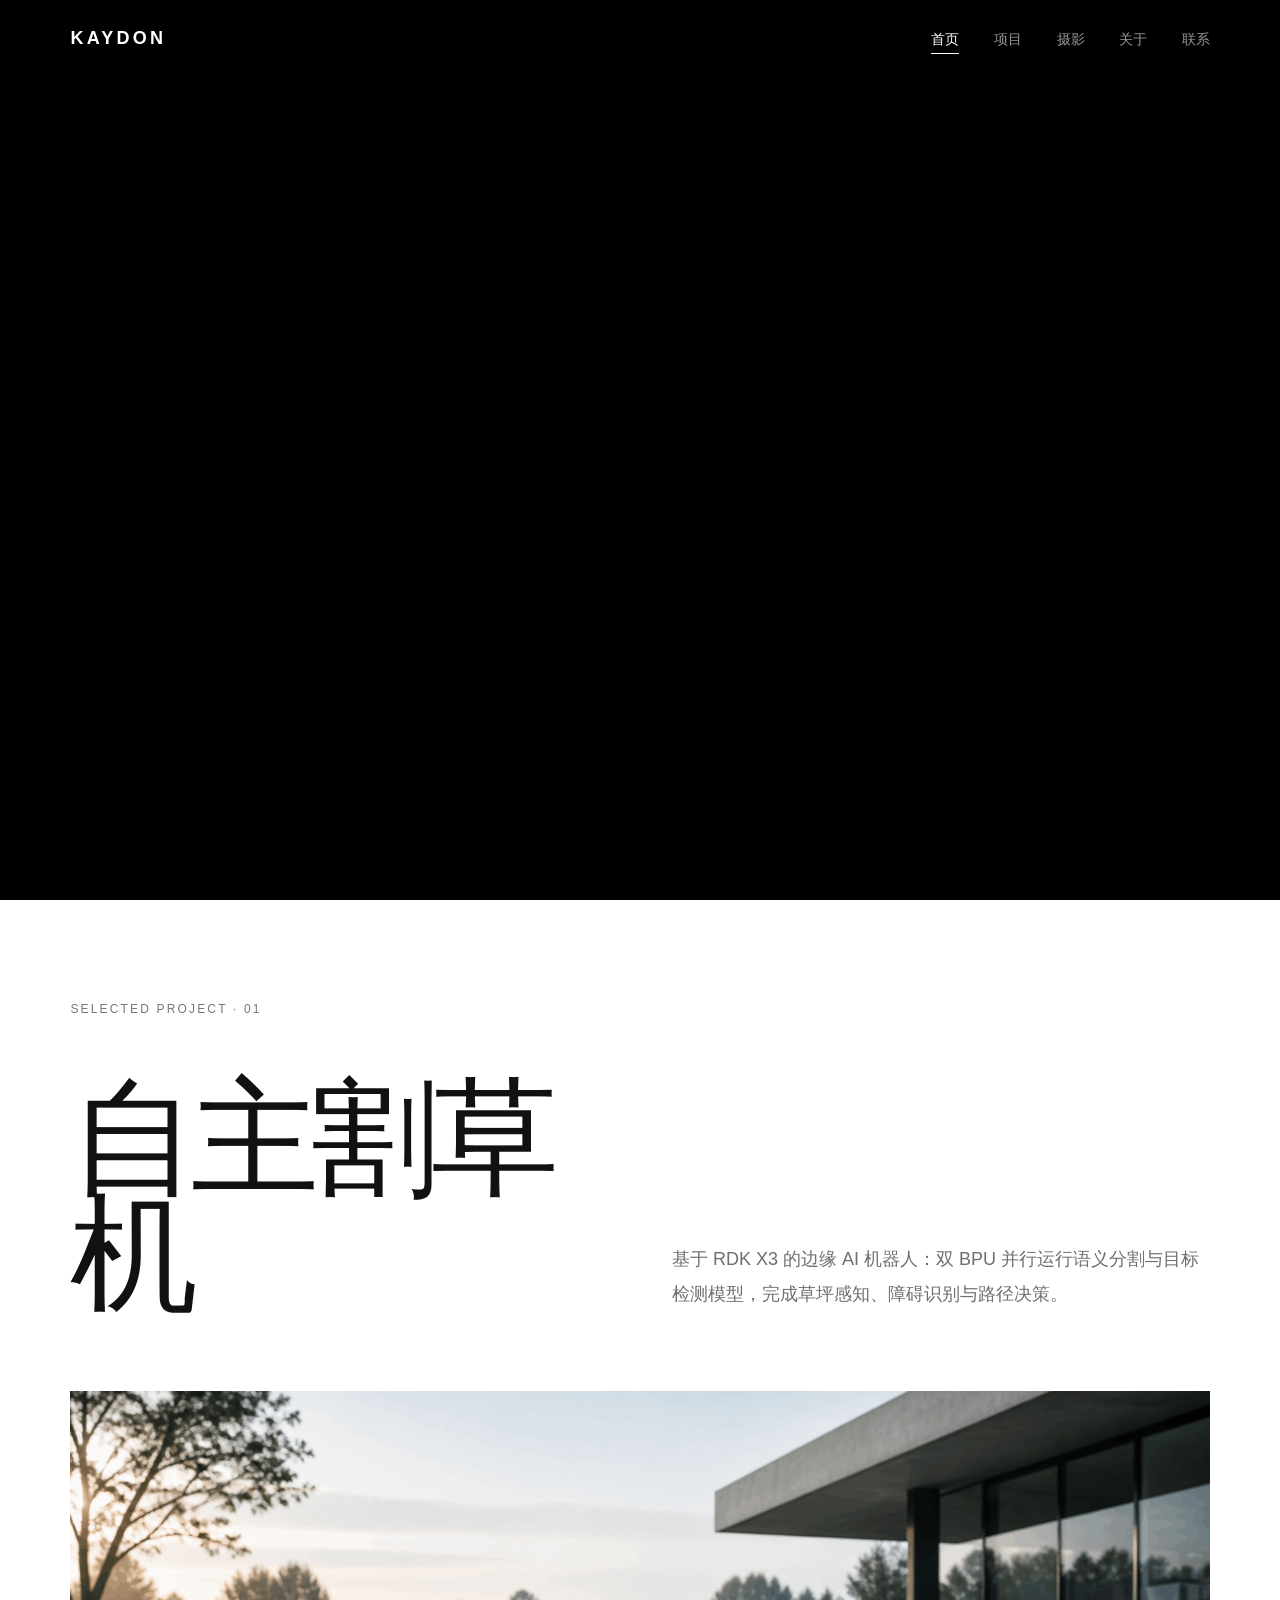
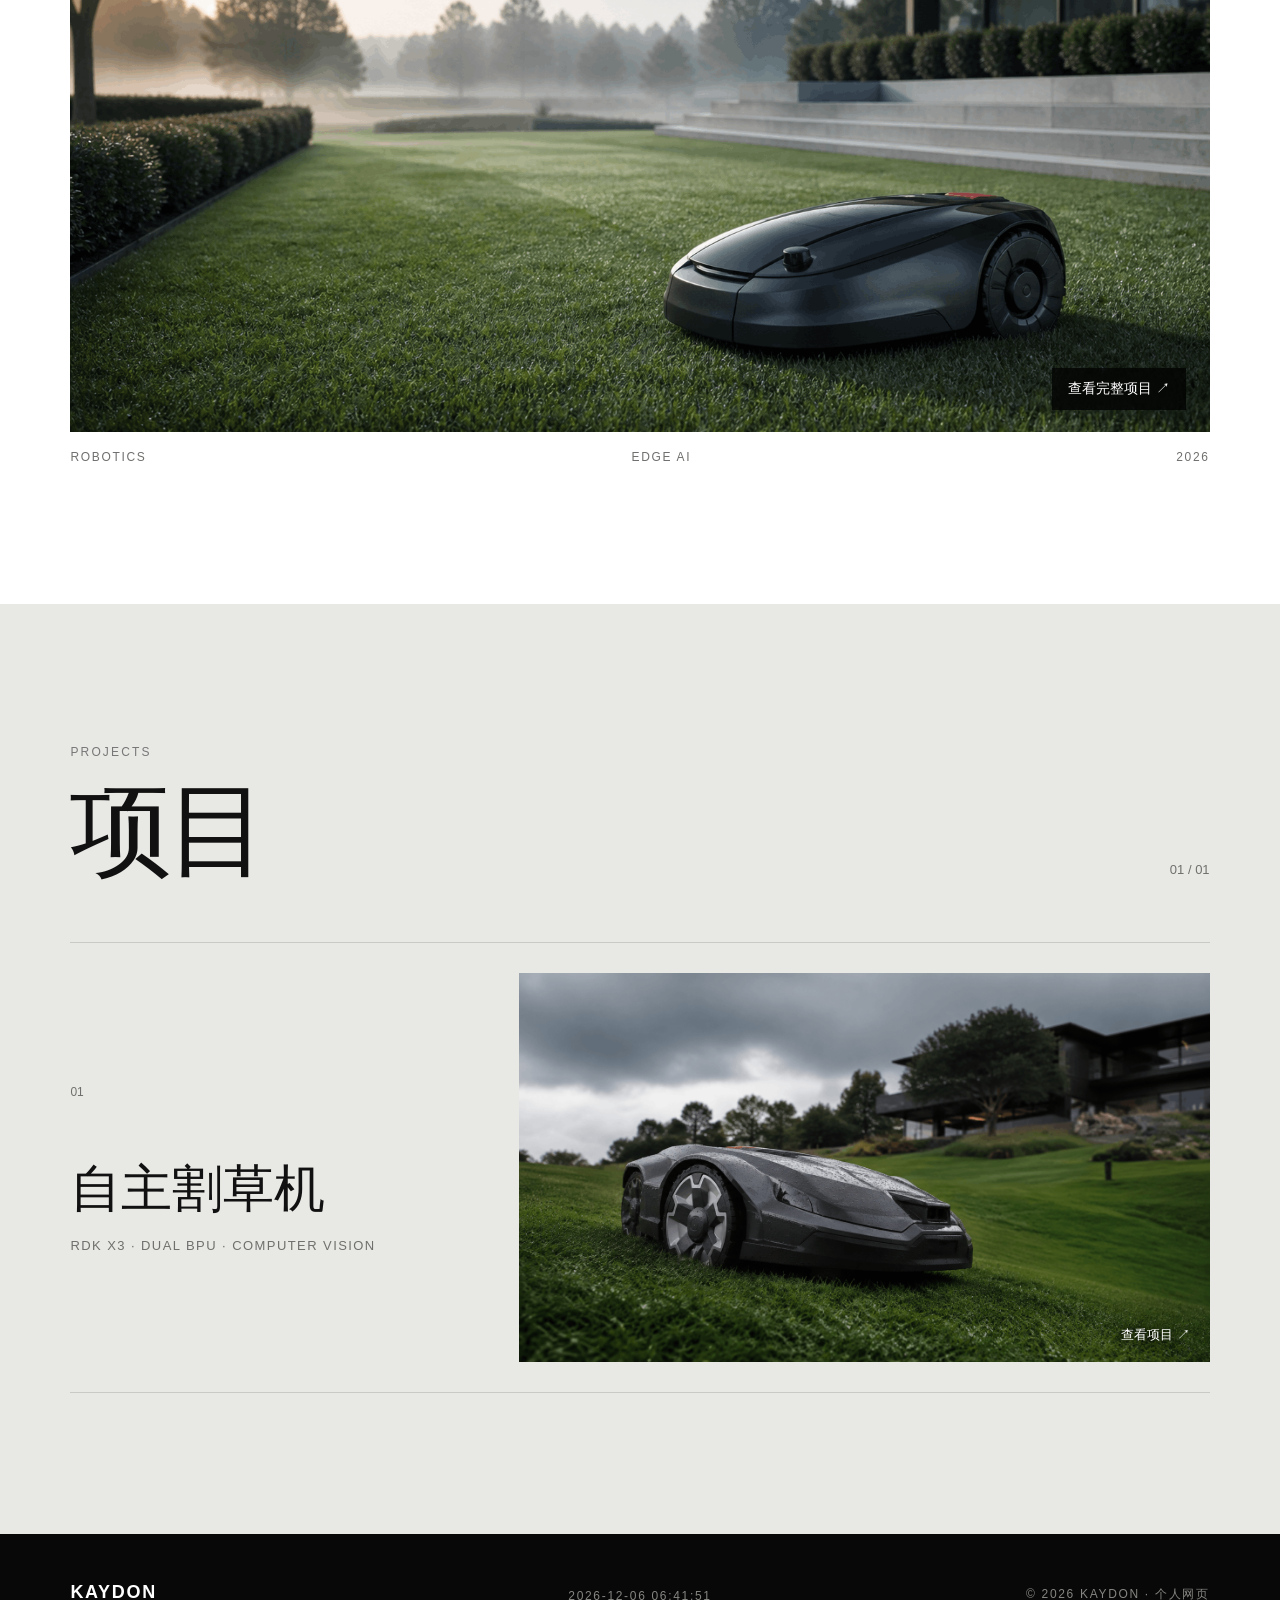
==== index.html @ 080b8a97 "[20260908_0958] Fix some issues" ====
<!DOCTYPE html><html lang="zh-CN"><head><meta charset="UTF-8"><meta name="viewport" content="width=device-width,initial-scale=1"><meta name="description" content="KAYDON 个人项目与摄影作品。"><title>KAYDON</title><link rel="stylesheet" href="css/style.css?v=20260908-3"></head><body class="home-page">
<header class="site-header" id="siteHeader"><a class="brand" href="index.html">KAYDON</a><button class="menu-toggle" type="button" aria-label="打开菜单" aria-expanded="false"><span></span><span></span></button><nav class="nav" aria-label="主导航"><a class="nav-link active" href="index.html">首页</a><div class="nav-project"><button class="nav-link project-trigger" type="button" aria-expanded="false">项目</button><div class="project-menu"><p>项目目录</p><a href="mower.html"><span><b>01</b>自主割草机</span><em>完整项目 ↗</em></a><a href="works.html"><span><b>02</b>更多项目</span><em>项目档案 ↗</em></a></div></div><a class="nav-link" href="photography.html">摄影</a><a class="nav-link" href="about.html">关于</a><a class="nav-link" href="contact.html">联系</a></nav></header>
<main><section class="hero" aria-label="首页视频"><video class="hero-video" autoplay muted loop playsinline><source src="assets/videos/hero.mp4" type="video/mp4"></video><div class="hero-overlay"></div></section>
<section class="home-project reveal-section"><div class="home-project-head"><p class="section-kicker">SELECTED PROJECT · 01</p><h1>自主割草机</h1><p>基于 RDK X3 的边缘 AI 机器人：双 BPU 并行运行语义分割与目标检测模型，完成草坪感知、障碍识别与路径决策。</p></div><a class="home-project-image" href="mower.html"><img src="assets/images/mower-navigation.png" alt="自主割草机在庭院工作"><span>查看完整项目 ↗</span></a><div class="home-project-meta"><span>ROBOTICS</span><span>EDGE AI</span><span>2026</span></div></section>
<section class="project-index reveal-section"><div class="project-index-head"><p class="section-kicker">PROJECTS</p><h2>项目</h2><span>01 / 01</span></div><a class="project-index-item" href="mower.html"><div><span>01</span><h3>自主割草机</h3><p>RDK X3 · DUAL BPU · COMPUTER VISION</p></div><img src="assets/images/mower-all-terrain.png" alt="自主割草机项目预览"><em>查看项目 ↗</em></a></section></main><footer class="site-footer"><a class="footer-brand" href="index.html">KAYDON</a><p>PROJECTS · PHOTOGRAPHY</p><p>© 2026</p></footer><script src="js/main.js?v=20260908-3"></script></body></html>
---- css/style.css ----
:root{--black:#080808;--white:#fff;--soft:#f3f3f1;--ink:#111;--muted:#6f706d;--line:rgba(17,17,17,.14);--pad:clamp(24px,5.5vw,104px)}
*{box-sizing:border-box;margin:0;padding:0}
html{scroll-behavior:smooth}
body{overflow-x:hidden;background:var(--white);color:var(--ink);font-family:"MiSans","Microsoft YaHei",Arial,sans-serif;-webkit-font-smoothing:antialiased}
a{color:inherit;text-decoration:none}img{display:block;width:100%}button{font:inherit}
.site-header{position:fixed;inset:0 0 auto;z-index:100;height:76px;padding:0 var(--pad);display:flex;align-items:center;justify-content:space-between;color:#fff;background:rgba(0,0,0,.08);backdrop-filter:blur(20px);transition:height .4s,color .4s,background .4s}
.site-header.on-light,.placeholder-page .site-header{height:68px;color:var(--ink);background:rgba(255,255,255,.76)}
.brand{font-size:18px;font-weight:700;letter-spacing:.18em}.nav{display:flex;gap:clamp(18px,2.7vw,40px)}
.nav-link{position:relative;padding:25px 0 21px;font-size:14px;opacity:.58;transition:opacity .25s}.nav-link:hover,.nav-link.active{opacity:1}.nav-link::after{position:absolute;right:0;bottom:16px;left:0;height:1px;background:currentColor;content:"";transform:scaleX(0);transition:transform .3s}.nav-link:hover::after,.nav-link.active::after{transform:scaleX(1)}
.menu-toggle{display:none;border:0;background:none;color:inherit}.menu-toggle span{display:block;width:22px;height:1px;margin:6px;background:currentColor}
.hero{position:relative;height:100vh;min-height:620px;overflow:hidden;background:#000}.hero-video,.hero-overlay{position:absolute;inset:0;width:100%;height:100%}.hero-video{object-fit:cover}.hero-overlay{background:linear-gradient(180deg,rgba(0,0,0,.18),transparent 55%,rgba(0,0,0,.3));pointer-events:none}
.section-kicker{font-size:12px!important;letter-spacing:.18em;text-transform:uppercase;color:#777}
.intro{padding:clamp(120px,15vw,240px) var(--pad);background:#fff}.intro h1{max-width:1100px;margin:36px 0 68px;font-size:clamp(54px,8.2vw,138px);font-weight:400;line-height:.98;letter-spacing:-.055em}.intro-copy{max-width:590px;margin-left:auto;color:var(--muted);font-size:18px;line-height:1.9}
.feature{min-height:100vh;padding:clamp(88px,10vw,180px) var(--pad);display:grid;grid-template-columns:minmax(320px,.72fr) minmax(0,1.28fr);gap:clamp(56px,8vw,150px);align-items:center}.feature-dark{background:var(--black);color:#fff}.feature-light{background:var(--soft)}.feature-reverse .feature-copy{order:2}.feature-reverse .feature-media{order:1}
.feature-copy h2{margin:28px 0 36px;font-size:clamp(52px,6.3vw,106px);font-weight:400;line-height:.98;letter-spacing:-.05em}.feature-copy>p:not(.section-kicker){max-width:480px;color:#858680;font-size:17px;line-height:1.9}.feature-media{overflow:hidden;aspect-ratio:16/10;background:#ddd}.feature-media img{height:100%;object-fit:cover;transition:transform 1.2s cubic-bezier(.22,1,.36,1)}.feature-media:hover img{transform:scale(1.025)}.mower-page .feature-dark .feature-media:hover img{transform:none}
.spec-list{display:grid;grid-template-columns:repeat(3,1fr);gap:20px;margin-top:70px;list-style:none;border-top:1px solid var(--line);padding-top:24px}.spec-list li{display:flex;flex-direction:column;gap:8px}.spec-list strong{font-size:clamp(19px,2vw,30px);font-weight:400}.spec-list span{color:var(--muted);font-size:13px}.feature-note{display:flex;align-items:center;gap:12px;margin-top:64px;color:#a6a6a2;font-size:14px}.pulse{width:8px;height:8px;border-radius:50%;background:#72e274;box-shadow:0 0 0 7px rgba(114,226,116,.12)}
.quiet-section{padding:clamp(120px,14vw,220px) var(--pad);background:#fff}.quiet-section h2{max-width:1000px;margin:32px 0 110px;font-size:clamp(56px,7.5vw,126px);font-weight:400;line-height:.98;letter-spacing:-.055em}.quiet-grid{display:grid;grid-template-columns:repeat(4,1fr);border-top:1px solid var(--line)}.quiet-grid article{min-height:300px;padding:25px 28px;border-right:1px solid var(--line)}.quiet-grid article:first-child{padding-left:0}.quiet-grid article:last-child{border:0}.quiet-grid span{color:#92928d;font-size:12px}.quiet-grid h3{margin:84px 0 18px;font-size:22px;font-weight:400}.quiet-grid p{color:var(--muted);font-size:15px;line-height:1.75}
.closing{padding:clamp(100px,12vw,190px) var(--pad);display:flex;align-items:flex-end;justify-content:space-between;background:#e8e9e5}.closing p{max-width:800px;font-size:clamp(48px,6.5vw,110px);line-height:1;letter-spacing:-.05em}.text-link{display:inline-flex;flex-shrink:0;gap:40px;padding-bottom:8px;border-bottom:1px solid;font-size:14px}.text-link span{transition:transform .25s}.text-link:hover span{transform:translate(3px,-3px)}
.site-footer{display:grid;grid-template-columns:1fr auto 1fr;align-items:end;padding:48px var(--pad);background:#080808;color:#858581;font-size:12px;letter-spacing:.14em}.site-footer .footer-brand{color:#fff;font-size:18px;font-weight:700}.site-footer p:last-child{justify-self:end}
.placeholder-page{min-height:100vh;background:var(--white)}.placeholder-page main{min-height:calc(100vh - 114px);padding:180px var(--pad) 80px}.page-label{margin-bottom:30px;color:var(--muted);font-size:12px;letter-spacing:.18em}.placeholder-title{max-width:1100px;font-size:clamp(70px,10vw,160px);font-weight:400;line-height:.9;letter-spacing:-.06em}.placeholder-bottom{display:flex;justify-content:space-between;align-items:end;margin-top:150px;padding-top:26px;border-top:1px solid var(--line);color:var(--muted);font-size:15px}.placeholder-bottom p{max-width:460px;line-height:1.8}
.reveal-section{opacity:0;transform:translateY(36px);transition:opacity .9s ease,transform .9s cubic-bezier(.22,1,.36,1)}.reveal-section.is-visible{opacity:1;transform:none}
@media(max-width:820px){.site-header{height:64px}.nav{position:absolute;top:64px;right:0;left:0;padding:22px var(--pad) 30px;display:none;flex-direction:column;gap:0;background:rgba(255,255,255,.98);color:var(--ink)}.site-header.menu-open .nav{display:flex}.nav-link{padding:14px 0}.nav-link::after{display:none}.menu-toggle{display:block}.hero{min-height:520px}.intro h1{margin-bottom:48px}.intro-copy{margin-left:0}.feature,.feature-reverse{min-height:auto;grid-template-columns:1fr;gap:54px}.feature-reverse .feature-copy,.feature-reverse .feature-media{order:initial}.feature-media{aspect-ratio:4/3}.quiet-grid{grid-template-columns:1fr 1fr}.quiet-grid article{min-height:230px;border-bottom:1px solid var(--line)}.quiet-grid article:nth-child(2){border-right:0}.closing{align-items:flex-start;flex-direction:column;gap:60px}.site-footer{grid-template-columns:1fr;gap:18px}.site-footer p:last-child{justify-self:start}}
@media(max-width:520px){.intro h1,.feature-copy h2,.quiet-section h2{letter-spacing:-.04em}.spec-list{gap:10px}.quiet-grid{grid-template-columns:1fr}.quiet-grid article{min-height:auto;padding:24px 0;border-right:0}.quiet-grid h3{margin:52px 0 12px}.placeholder-bottom{align-items:flex-start;flex-direction:column;gap:45px}}
@media(prefers-reduced-motion:reduce){html{scroll-behavior:auto}.reveal-section{opacity:1;transform:none}*,*::before{animation-duration:.01ms!important;transition-duration:.01ms!important}}

/* Project portfolio */
.nav-project{position:relative;display:flex;align-items:center}.project-trigger{border:0;background:none;color:inherit;font-family:inherit;cursor:pointer}.project-trigger>span{display:inline-block;margin-left:5px;font-size:11px;transition:transform .25s}.nav-project.open .project-trigger>span,.nav-project:hover .project-trigger>span{transform:rotate(180deg)}
.project-menu{position:absolute;top:62px;left:50%;width:min(440px,calc(100vw - 48px));padding:22px;background:rgba(255,255,255,.97);color:var(--ink);box-shadow:0 22px 60px rgba(0,0,0,.14);opacity:0;visibility:hidden;transform:translate(-50%,10px);transition:.25s;backdrop-filter:blur(24px)}.nav-project:hover .project-menu,.nav-project:focus-within .project-menu,.nav-project.open .project-menu{opacity:1;visibility:visible;transform:translate(-50%,0)}.project-menu>p{padding:0 4px 14px;color:var(--muted);font-size:12px;letter-spacing:.12em}.project-menu>a{display:flex;align-items:center;justify-content:space-between;padding:18px 4px;border-top:1px solid var(--line);font-size:15px}.project-menu>a:hover{padding-right:9px}.project-menu b{margin-right:22px;color:#9a9a96;font-size:12px;font-weight:400}.project-menu em{color:var(--muted);font-size:12px;font-style:normal}
.tone-transition{height:clamp(180px,30vw,460px);margin-top:-1px;background:linear-gradient(180deg,#000 0%,#080808 18%,#252525 44%,#8c8c8a 72%,#e2e2df 90%,#fff 100%)}
.project-intro{padding:clamp(80px,10vw,160px) var(--pad) clamp(120px,15vw,240px);background:#fff}.project-intro h1{margin:28px 0 80px;font-size:clamp(70px,12vw,190px);font-weight:400;line-height:.9;letter-spacing:-.065em}.intro-meta{display:grid;grid-template-columns:1.3fr .7fr;gap:80px;margin-left:22vw}.intro-meta>p{max-width:660px;color:var(--muted);font-size:18px;line-height:1.9}.intro-meta dl{border-top:1px solid var(--line)}.intro-meta dl div{display:flex;justify-content:space-between;padding:13px 0;border-bottom:1px solid var(--line);font-size:14px}.intro-meta dt{color:var(--muted)}
.platform-section{padding:clamp(100px,12vw,190px) var(--pad);display:grid;grid-template-columns:.72fr 1.28fr;gap:clamp(45px,7vw,120px);background:#101110;color:#fff}.platform-copy{align-self:center}.platform-copy h2,.bpu-head h2{margin:28px 0 35px;font-size:clamp(52px,6.6vw,108px);font-weight:400;line-height:.98;letter-spacing:-.05em}.platform-copy>p:not(.section-kicker),.bpu-head>p:not(.section-kicker){max-width:560px;color:#999b96;font-size:17px;line-height:1.9}.source-link{display:inline-block;margin-top:38px;padding-bottom:6px;border-bottom:1px solid #777;font-size:14px}.platform-image{overflow:hidden;background:#181918}.platform-image img{aspect-ratio:16/10;object-fit:cover}.platform-image figcaption{padding-top:12px;color:#777;font-size:12px}.platform-specs{grid-column:1/-1;display:grid;grid-template-columns:repeat(4,1fr);margin-top:40px;border-top:1px solid #343532}.platform-specs article{padding:30px 26px;border-right:1px solid #343532}.platform-specs article:first-child{padding-left:0}.platform-specs article:last-child{border:0}.platform-specs strong,.platform-specs span{display:block}.platform-specs strong{margin-bottom:10px;font-size:clamp(24px,3vw,46px);font-weight:400}.platform-specs span{color:#888a85;font-size:13px}
.bpu-section{padding:clamp(110px,14vw,220px) var(--pad);background:#f0f1ee}.bpu-head{display:grid;grid-template-columns:1.2fr .8fr;column-gap:8vw;align-items:end}.bpu-head .section-kicker{grid-column:1/-1}.bpu-head>p:last-child{padding-bottom:12px}.pipeline{display:grid;grid-template-columns:.42fr auto 1fr 1fr auto .42fr;gap:16px;align-items:stretch;margin-top:100px}.pipe-source{display:flex;flex-direction:column;justify-content:center;gap:8px}.pipe-source small{color:var(--muted);font-size:11px;letter-spacing:.1em}.pipe-source strong{font-size:17px;font-weight:400}.pipe-arrow{align-self:center;color:#999}.bpu-card{min-width:0;padding:28px;background:#fff}.bpu-card header{display:flex;justify-content:space-between;padding-bottom:20px;border-bottom:1px solid var(--line)}.bpu-card header span{color:var(--muted);font-size:12px}.bpu-card header b{font-size:15px;font-weight:400}.bpu-card>p{min-height:104px;padding:22px 0;color:var(--muted);font-size:14px;line-height:1.75}.seg-preview,.detect-preview{position:relative;height:180px;overflow:hidden;background:#182319}.seg-preview i{position:absolute;display:block;filter:blur(1px)}.seg-preview i:nth-child(1){inset:0;background:linear-gradient(145deg,#618947 0 58%,#a3bd7a 58% 75%,#343d34 75%)}.seg-preview i:nth-child(2){width:38%;height:52%;right:4%;bottom:-12%;border-radius:50%;background:rgba(255,200,74,.58)}.seg-preview i:nth-child(3){width:17%;height:110%;left:41%;top:-5%;transform:rotate(13deg);background:rgba(31,33,31,.58)}.detect-preview{background:linear-gradient(160deg,#91a56d,#375435 60%,#18251a)}.detect-preview i{position:absolute;border:2px solid #dce96e}.detect-preview i:nth-child(1){inset:20% 48% 36% 16%}.detect-preview i:nth-child(2){inset:47% 12% 15% 58%}.detect-preview i:nth-child(3){inset:12% 18% 62% 66%}.detect-preview span{position:absolute;left:16%;top:14%;padding:4px;background:#dce96e;color:#151515;font-size:9px}.bpu-card ul{margin-top:18px;list-style:none}.bpu-card li{display:flex;justify-content:space-between;padding:10px 0;border-bottom:1px solid var(--line);font-size:13px}.bpu-card li span{color:var(--muted)}.bpu-card li b{font-weight:400}.sample-note{margin-top:18px;text-align:right;color:var(--muted);font-size:12px}
.model-section{padding:clamp(110px,13vw,210px) var(--pad);background:#fff}.model-title{display:flex;align-items:flex-end;justify-content:space-between;margin-bottom:90px}.model-title h2{font-size:clamp(58px,8vw,130px);font-weight:400;line-height:.95;letter-spacing:-.055em}.model-grid{display:grid;grid-template-columns:1fr 1fr;border-top:1px solid var(--line)}.model-grid article{padding:35px 5vw 20px 0}.model-grid article+article{padding-left:5vw;border-left:1px solid var(--line)}.model-grid>article>span{color:var(--muted);font-size:12px;letter-spacing:.14em}.model-grid h3{margin:70px 0 26px;font-size:30px;font-weight:400}.model-grid p{max-width:570px;color:var(--muted);font-size:16px;line-height:1.85}.model-grid dl{margin-top:60px}.model-grid dl div{display:flex;justify-content:space-between;padding:14px 0;border-top:1px solid var(--line);font-size:14px}.model-grid dt{color:var(--muted)}
@media(max-width:980px){.pipeline{grid-template-columns:1fr 1fr}.pipe-source,.pipe-arrow{display:none}.platform-section{grid-template-columns:1fr}.platform-specs{grid-column:auto;grid-template-columns:1fr 1fr}.bpu-head{grid-template-columns:1fr}.bpu-head>p:last-child{margin-top:20px}.intro-meta{margin-left:0}}
@media(min-width:821px) and (max-width:980px){.platform-section{grid-template-columns:.72fr 1.28fr}.platform-specs{grid-column:1/-1;grid-template-columns:repeat(4,1fr)}.bpu-head{grid-template-columns:1.2fr .8fr}.bpu-head>p:last-child{margin-top:0}.intro-meta{margin-left:22vw}}
@media(max-width:820px){.nav-project{display:block}.project-menu{position:static;top:auto;left:auto;width:100%;padding:4px 0 14px;display:none;box-shadow:none;opacity:1;visibility:visible;transform:none}.nav-project.open .project-menu{display:block;transform:none}.project-trigger{width:100%;text-align:left}.tone-transition{height:180px}.project-intro h1{margin-bottom:50px}.intro-meta{grid-template-columns:1fr;gap:50px}.platform-specs{margin-top:0}.platform-specs article{padding:26px 0;border-right:1px solid #343532;border-bottom:1px solid #343532}.platform-specs article:nth-child(odd){padding-right:26px}.platform-specs article:nth-child(even){padding-left:26px;border-right:0}.platform-specs article:nth-last-child(-n+2){border-bottom:0}.pipeline{grid-template-columns:1fr}.bpu-card>p{min-height:0}.model-title{display:block}.model-title h2{margin-top:25px}.model-grid{grid-template-columns:1fr}.model-grid article,.model-grid article+article{padding:36px 0 60px;border-left:0;border-bottom:1px solid var(--line)}}
@media(max-width:520px){.platform-specs{grid-template-columns:1fr}.platform-specs article{padding:22px 0;border-right:0;border-bottom:1px solid #343532}.platform-specs article:nth-last-child(-n+2){border-bottom:1px solid #343532}.platform-specs article:last-child{border-bottom:0}.project-menu em{display:none}.pipeline{margin-top:60px}}

/* Refinement: transparent navigation and scroll-driven transition */
.site-header,.site-header.on-light,.placeholder-page .site-header{background:rgba(255,255,255,.035);backdrop-filter:blur(28px) saturate(135%);-webkit-backdrop-filter:blur(28px) saturate(135%)}
.site-header.over-video{background:transparent;backdrop-filter:none;-webkit-backdrop-filter:none}
.project-trigger>span{display:none}.nav-project.open .project-trigger>span,.nav-project:hover .project-trigger>span{transform:none}
.scroll-tone{position:relative;height:120vh;margin-top:-1px;background:#000}.scroll-tone-fill{position:sticky;top:0;height:100vh;background:rgb(var(--tone,0 0 0));will-change:background-color}
.home-project{padding:clamp(90px,11vw,180px) var(--pad);background:#fff}.home-project-head{display:grid;grid-template-columns:1fr 1fr;gap:5vw;align-items:end;margin-bottom:80px}.home-project-head .section-kicker{grid-column:1/-1}.home-project h1{font-size:clamp(66px,10vw,160px);font-weight:400;line-height:.9;letter-spacing:-.06em}.home-project-head>p:last-child{max-width:560px;color:var(--muted);font-size:18px;line-height:1.9}.home-project-image{position:relative;display:block;overflow:hidden}.home-project-image img{aspect-ratio:16/9;object-fit:cover;transition:transform 1s cubic-bezier(.22,1,.36,1)}.home-project-image:hover img{transform:scale(1.02)}.home-project-image span{position:absolute;right:24px;bottom:22px;padding:12px 16px;background:rgba(0,0,0,.72);color:#fff;font-size:14px;backdrop-filter:blur(12px)}.home-project-meta{display:flex;justify-content:space-between;padding-top:18px;color:var(--muted);font-size:12px;letter-spacing:.14em}.home-more{padding:clamp(100px,12vw,180px) var(--pad);display:flex;align-items:flex-end;justify-content:space-between;background:#e8e9e5}.home-more p{max-width:880px;font-size:clamp(48px,6.7vw,108px);line-height:1.05;letter-spacing:-.05em}
.mower-hero{padding:clamp(160px,18vw,280px) var(--pad) clamp(100px,12vw,180px);background:#fff}.mower-hero h1{margin:28px 0 80px;font-size:clamp(72px,12vw,190px);font-weight:400;line-height:.9;letter-spacing:-.065em}.mower-hero>div{display:grid;grid-template-columns:1fr .7fr;gap:8vw;margin-left:20vw}.mower-hero>div>p{color:var(--muted);font-size:18px;line-height:1.9}.mower-hero dl{border-top:1px solid var(--line)}.mower-hero dl div{display:flex;justify-content:space-between;padding:14px 0;border-bottom:1px solid var(--line);font-size:14px}.mower-hero dt{color:var(--muted)}.mower-wide img{height:auto;max-height:82vh;object-fit:cover}
.platform-image,.clean-caption{background:transparent}.platform-image figcaption,.chip-detail figcaption{background:transparent;padding:12px 0 0;color:#777;font-size:12px}
.chip-detail{padding:clamp(110px,13vw,210px) var(--pad);display:grid;grid-template-columns:.8fr 1.2fr;gap:clamp(55px,8vw,150px);align-items:center;background:#050606;color:#fff}.chip-detail figure img{aspect-ratio:16/10;object-fit:cover}.chip-copy h2{margin:28px 0 35px;font-size:clamp(50px,5.8vw,96px);font-weight:400;line-height:1;letter-spacing:-.05em}.chip-copy>p:not(.section-kicker){color:#92948f;font-size:17px;line-height:1.9}.chip-copy ul{margin-top:55px;list-style:none;border-top:1px solid #323331}.chip-copy li{display:grid;grid-template-columns:110px 1fr;gap:20px;padding:15px 0;border-bottom:1px solid #323331}.chip-copy li b{font-weight:400}.chip-copy li span{color:#898b86;font-size:14px}.bpu-detail{background:#11120f}.bpu-detail .chip-copy{order:2}.bpu-detail figure{order:1}.mower-gallery{padding:clamp(90px,11vw,180px) var(--pad);display:grid;grid-template-columns:1.2fr .8fr;gap:7vw;align-items:center;background:#f2f2ef}.mower-gallery img{aspect-ratio:16/10;object-fit:cover}.mower-gallery h2{margin:28px 0 35px;font-size:clamp(50px,5.5vw,90px);font-weight:400;line-height:1;letter-spacing:-.05em}.mower-gallery p:last-child{color:var(--muted);font-size:17px;line-height:1.9}
@media(max-width:820px){.home-project-head,.mower-hero>div,.chip-detail,.mower-gallery{grid-template-columns:1fr}.mower-hero>div{margin-left:0}.home-more{align-items:flex-start;flex-direction:column;gap:50px}.chip-detail{gap:55px}.bpu-detail .chip-copy,.bpu-detail figure{order:initial}.home-project-image span{right:12px;bottom:12px}.scroll-tone{height:85vh}.scroll-tone-fill{height:75vh}}

.project-index{padding:clamp(90px,11vw,170px) var(--pad);background:#e8e9e5}.project-index-head{display:grid;grid-template-columns:1fr auto;align-items:end;margin-bottom:65px}.project-index-head .section-kicker{grid-column:1/-1;margin-bottom:24px}.project-index-head h2{font-size:clamp(58px,8vw,124px);font-weight:400;line-height:.92;letter-spacing:-.055em}.project-index-head>span{color:var(--muted);font-size:13px}.project-index-item{position:relative;display:grid;grid-template-columns:.7fr 1.3fr;gap:6vw;align-items:center;padding:30px 0;border-top:1px solid var(--line);border-bottom:1px solid var(--line)}.project-index-item>div>span{color:var(--muted);font-size:12px}.project-index-item h3{margin:55px 0 14px;font-size:clamp(34px,4vw,64px);font-weight:400}.project-index-item p{color:var(--muted);font-size:13px;letter-spacing:.11em}.project-index-item img{aspect-ratio:16/9;object-fit:cover;transition:transform .7s cubic-bezier(.22,1,.36,1)}.project-index-item:hover img{transform:scale(.985)}.project-index-item em{position:absolute;right:20px;bottom:48px;color:#fff;font-size:13px;font-style:normal;text-shadow:0 1px 12px #000}.home-project{padding-top:clamp(70px,8vw,125px)}
@media(max-width:820px){.project-index-item{grid-template-columns:1fr}.project-index-item h3{margin:30px 0 12px}.project-index-item em{right:15px;bottom:48px}}
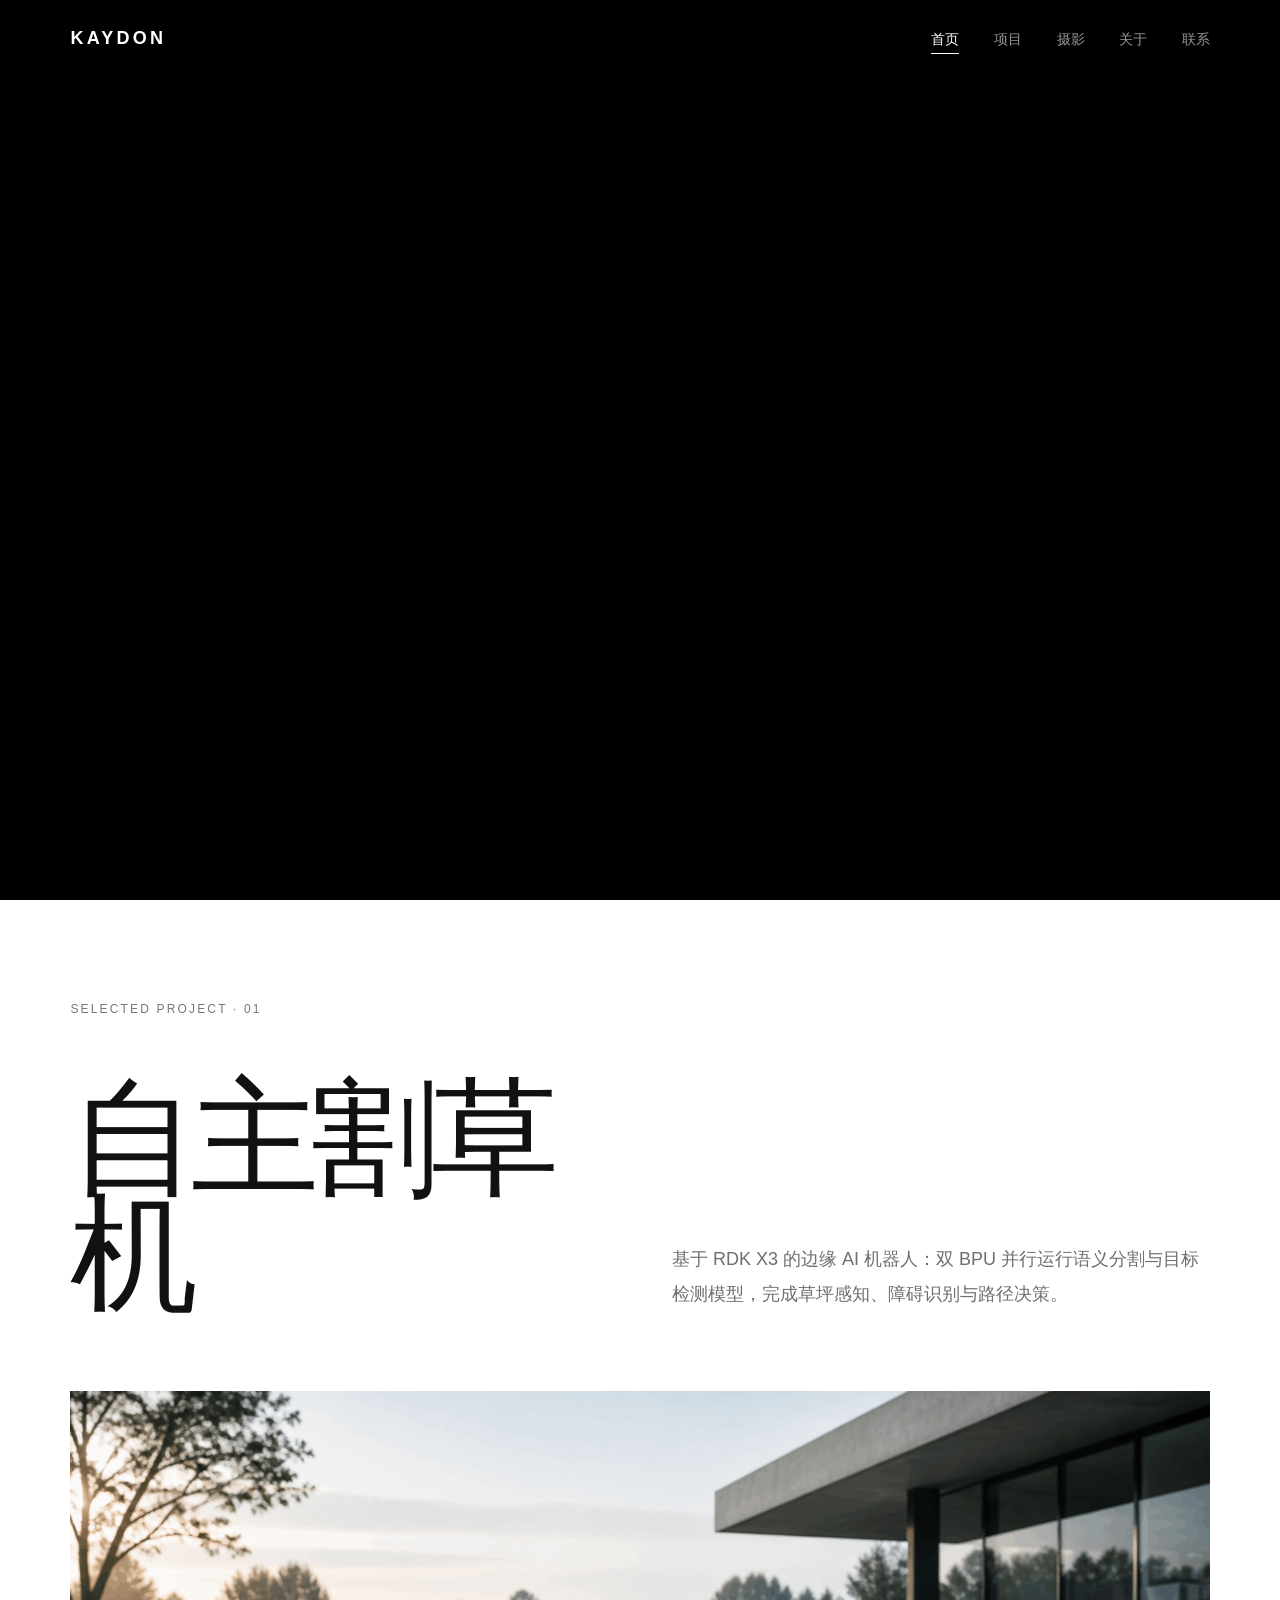
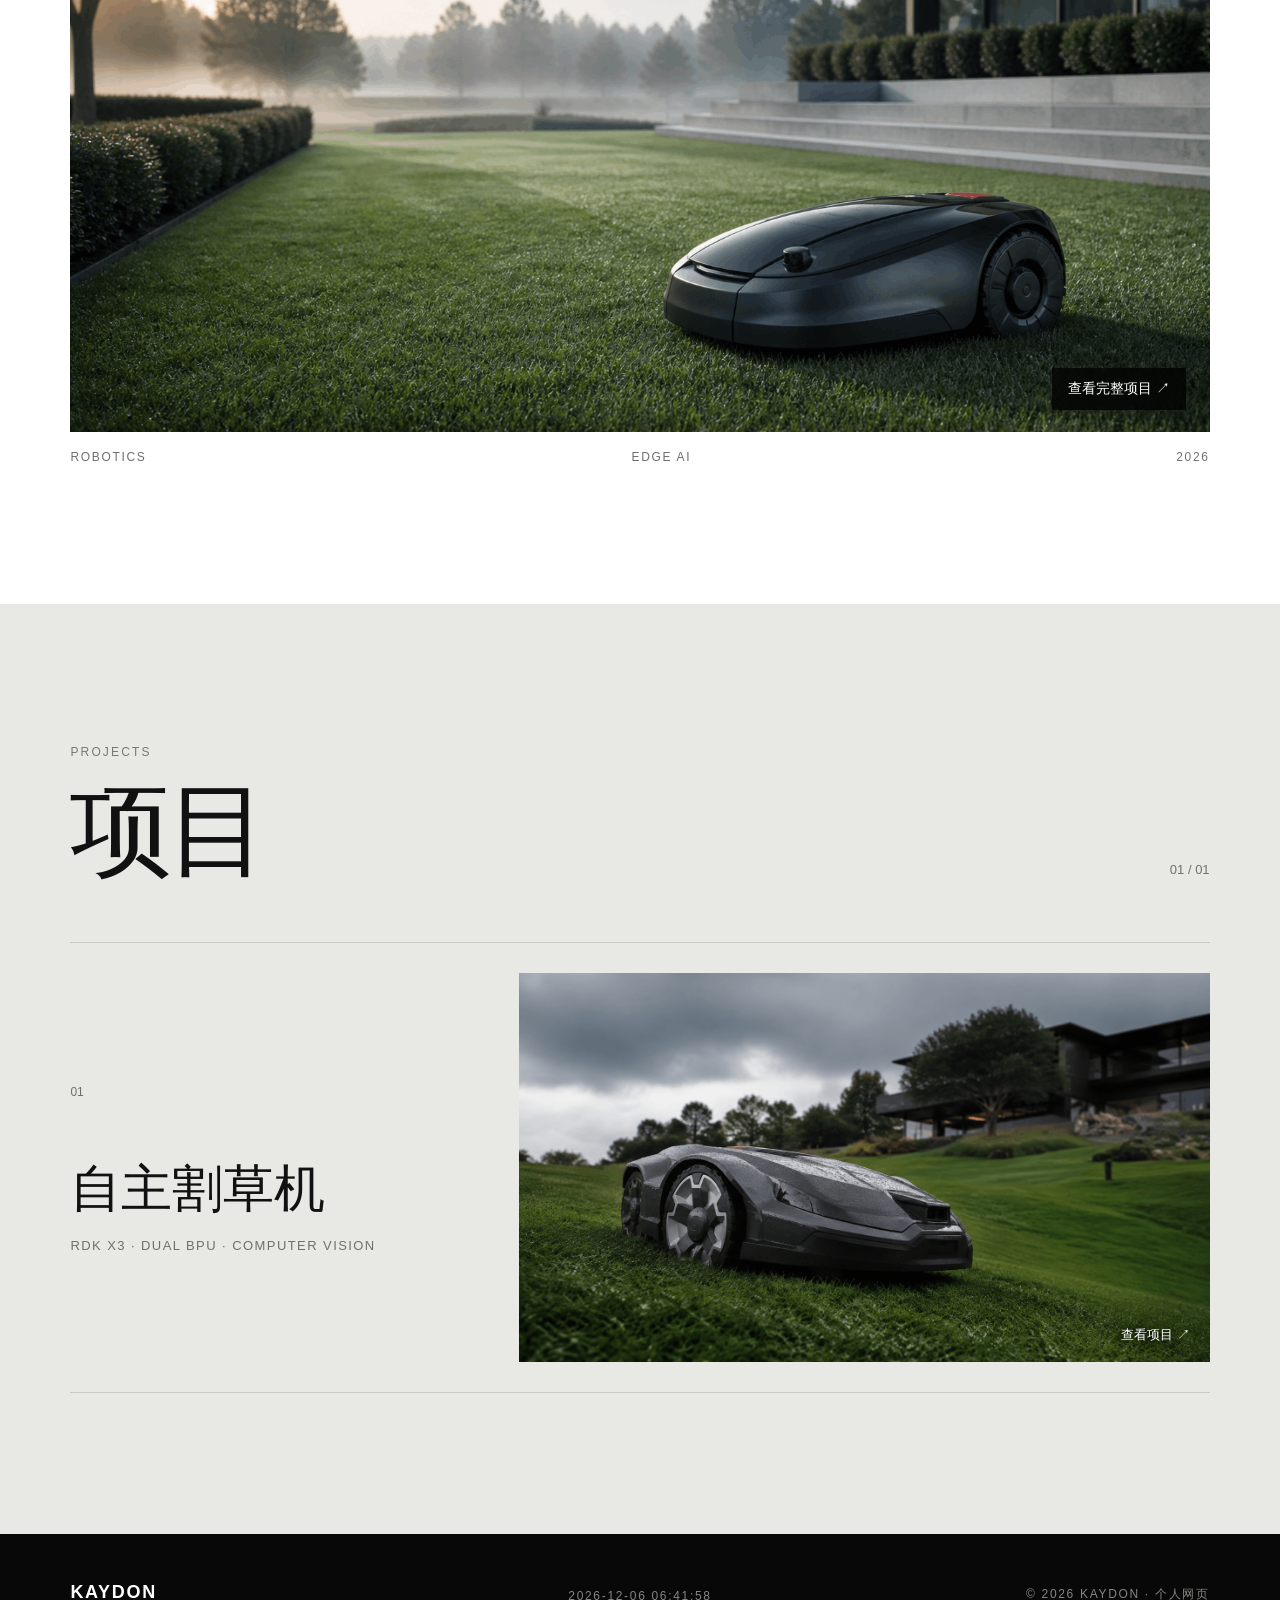
==== commit 99f7421f: "[20260908_1031] fix some issues" ====
--- a/index.html
+++ b/index.html
@@ -1,5 +1,5 @@
-<!DOCTYPE html><html lang="zh-CN"><head><meta charset="UTF-8"><meta name="viewport" content="width=device-width,initial-scale=1"><meta name="description" content="KAYDON 个人项目与摄影作品。"><title>KAYDON</title><link rel="stylesheet" href="css/style.css?v=20260908-3"></head><body class="home-page">
+<!DOCTYPE html><html lang="zh-CN"><head><meta charset="UTF-8"><meta name="viewport" content="width=device-width,initial-scale=1"><meta name="description" content="KAYDON 个人项目与摄影作品。"><title>KAYDON</title><link rel="stylesheet" href="css/style.css?v=20260908-8"></head><body class="home-page">
 <header class="site-header" id="siteHeader"><a class="brand" href="index.html">KAYDON</a><button class="menu-toggle" type="button" aria-label="打开菜单" aria-expanded="false"><span></span><span></span></button><nav class="nav" aria-label="主导航"><a class="nav-link active" href="index.html">首页</a><div class="nav-project"><button class="nav-link project-trigger" type="button" aria-expanded="false">项目</button><div class="project-menu"><p>项目目录</p><a href="mower.html"><span><b>01</b>自主割草机</span><em>完整项目 ↗</em></a><a href="works.html"><span><b>02</b>更多项目</span><em>项目档案 ↗</em></a></div></div><a class="nav-link" href="photography.html">摄影</a><a class="nav-link" href="about.html">关于</a><a class="nav-link" href="contact.html">联系</a></nav></header>
 <main><section class="hero" aria-label="首页视频"><video class="hero-video" autoplay muted loop playsinline><source src="assets/videos/hero.mp4" type="video/mp4"></video><div class="hero-overlay"></div></section>
 <section class="home-project reveal-section"><div class="home-project-head"><p class="section-kicker">SELECTED PROJECT · 01</p><h1>自主割草机</h1><p>基于 RDK X3 的边缘 AI 机器人：双 BPU 并行运行语义分割与目标检测模型，完成草坪感知、障碍识别与路径决策。</p></div><a class="home-project-image" href="mower.html"><img src="assets/images/mower-navigation.png" alt="自主割草机在庭院工作"><span>查看完整项目 ↗</span></a><div class="home-project-meta"><span>ROBOTICS</span><span>EDGE AI</span><span>2026</span></div></section>
-<section class="project-index reveal-section"><div class="project-index-head"><p class="section-kicker">PROJECTS</p><h2>项目</h2><span>01 / 01</span></div><a class="project-index-item" href="mower.html"><div><span>01</span><h3>自主割草机</h3><p>RDK X3 · DUAL BPU · COMPUTER VISION</p></div><img src="assets/images/mower-all-terrain.png" alt="自主割草机项目预览"><em>查看项目 ↗</em></a></section></main><footer class="site-footer"><a class="footer-brand" href="index.html">KAYDON</a><p>PROJECTS · PHOTOGRAPHY</p><p>© 2026</p></footer><script src="js/main.js?v=20260908-3"></script></body></html>
+<section class="project-index reveal-section"><div class="project-index-head"><p class="section-kicker">PROJECTS</p><h2>项目</h2><span>01 / 01</span></div><a class="project-index-item" href="mower.html"><div><span>01</span><h3>自主割草机</h3><p>RDK X3 · DUAL BPU · COMPUTER VISION</p></div><img src="assets/images/mower-all-terrain.png" alt="自主割草机项目预览"><em>查看项目 ↗</em></a></section></main><footer class="site-footer"><a class="footer-brand" href="index.html">KAYDON</a><p>PROJECTS · PHOTOGRAPHY</p><p>© 2026</p></footer><script src="js/main.js?v=20260908-8"></script></body></html>
--- a/css/style.css
+++ b/css/style.css
@@ -33,8 +33,8 @@
 .model-section{padding:clamp(110px,13vw,210px) var(--pad);background:#fff}.model-title{display:flex;align-items:flex-end;justify-content:space-between;margin-bottom:90px}.model-title h2{font-size:clamp(58px,8vw,130px);font-weight:400;line-height:.95;letter-spacing:-.055em}.model-grid{display:grid;grid-template-columns:1fr 1fr;border-top:1px solid var(--line)}.model-grid article{padding:35px 5vw 20px 0}.model-grid article+article{padding-left:5vw;border-left:1px solid var(--line)}.model-grid>article>span{color:var(--muted);font-size:12px;letter-spacing:.14em}.model-grid h3{margin:70px 0 26px;font-size:30px;font-weight:400}.model-grid p{max-width:570px;color:var(--muted);font-size:16px;line-height:1.85}.model-grid dl{margin-top:60px}.model-grid dl div{display:flex;justify-content:space-between;padding:14px 0;border-top:1px solid var(--line);font-size:14px}.model-grid dt{color:var(--muted)}
 @media(max-width:980px){.pipeline{grid-template-columns:1fr 1fr}.pipe-source,.pipe-arrow{display:none}.platform-section{grid-template-columns:1fr}.platform-specs{grid-column:auto;grid-template-columns:1fr 1fr}.bpu-head{grid-template-columns:1fr}.bpu-head>p:last-child{margin-top:20px}.intro-meta{margin-left:0}}
 @media(min-width:821px) and (max-width:980px){.platform-section{grid-template-columns:.72fr 1.28fr}.platform-specs{grid-column:1/-1;grid-template-columns:repeat(4,1fr)}.bpu-head{grid-template-columns:1.2fr .8fr}.bpu-head>p:last-child{margin-top:0}.intro-meta{margin-left:22vw}}
-@media(max-width:820px){.nav-project{display:block}.project-menu{position:static;top:auto;left:auto;width:100%;padding:4px 0 14px;display:none;box-shadow:none;opacity:1;visibility:visible;transform:none}.nav-project.open .project-menu{display:block;transform:none}.project-trigger{width:100%;text-align:left}.tone-transition{height:180px}.project-intro h1{margin-bottom:50px}.intro-meta{grid-template-columns:1fr;gap:50px}.platform-specs{margin-top:0}.platform-specs article{padding:26px 0;border-right:1px solid #343532;border-bottom:1px solid #343532}.platform-specs article:nth-child(odd){padding-right:26px}.platform-specs article:nth-child(even){padding-left:26px;border-right:0}.platform-specs article:nth-last-child(-n+2){border-bottom:0}.pipeline{grid-template-columns:1fr}.bpu-card>p{min-height:0}.model-title{display:block}.model-title h2{margin-top:25px}.model-grid{grid-template-columns:1fr}.model-grid article,.model-grid article+article{padding:36px 0 60px;border-left:0;border-bottom:1px solid var(--line)}}
-@media(max-width:520px){.platform-specs{grid-template-columns:1fr}.platform-specs article{padding:22px 0;border-right:0;border-bottom:1px solid #343532}.platform-specs article:nth-last-child(-n+2){border-bottom:1px solid #343532}.platform-specs article:last-child{border-bottom:0}.project-menu em{display:none}.pipeline{margin-top:60px}}
+@media(max-width:820px){.nav-project{display:block}.project-menu{position:static;top:auto;left:auto;width:100%;padding:4px 0 14px;display:none;background:transparent;box-shadow:none;backdrop-filter:none;-webkit-backdrop-filter:none;opacity:1;visibility:visible;transform:none}.nav-project.open .project-menu{display:block;transform:none}.project-trigger{width:100%;text-align:left}.tone-transition{height:180px}.project-intro h1{margin-bottom:50px}.intro-meta{grid-template-columns:1fr;gap:50px}.platform-specs{margin-top:0}.platform-specs article{padding:26px 0;border-right:1px solid #343532;border-bottom:1px solid #343532}.platform-specs article:nth-child(odd){padding-right:26px}.platform-specs article:nth-child(even){padding-left:26px;border-right:0}.platform-specs article:nth-last-child(-n+2){border-bottom:0}.pipeline{grid-template-columns:1fr}.bpu-card>p{min-height:0}.model-title{display:block}.model-title h2{margin-top:25px}.model-grid{grid-template-columns:1fr}.model-grid article,.model-grid article+article{padding:36px 0 60px;border-left:0;border-bottom:1px solid var(--line)}}
+@media(max-width:520px){.platform-specs{grid-template-columns:1fr}.platform-specs article,.platform-specs article:nth-child(odd),.platform-specs article:nth-child(even){padding:22px 0;border-right:0;border-bottom:1px solid #343532}.platform-specs article:nth-last-child(-n+2){border-bottom:1px solid #343532}.platform-specs article:last-child{border-bottom:0}.project-menu em{display:none}.pipeline{margin-top:60px}}
 
 /* Refinement: transparent navigation and scroll-driven transition */
 .site-header,.site-header.on-light,.placeholder-page .site-header{background:rgba(255,255,255,.035);backdrop-filter:blur(28px) saturate(135%);-webkit-backdrop-filter:blur(28px) saturate(135%)}
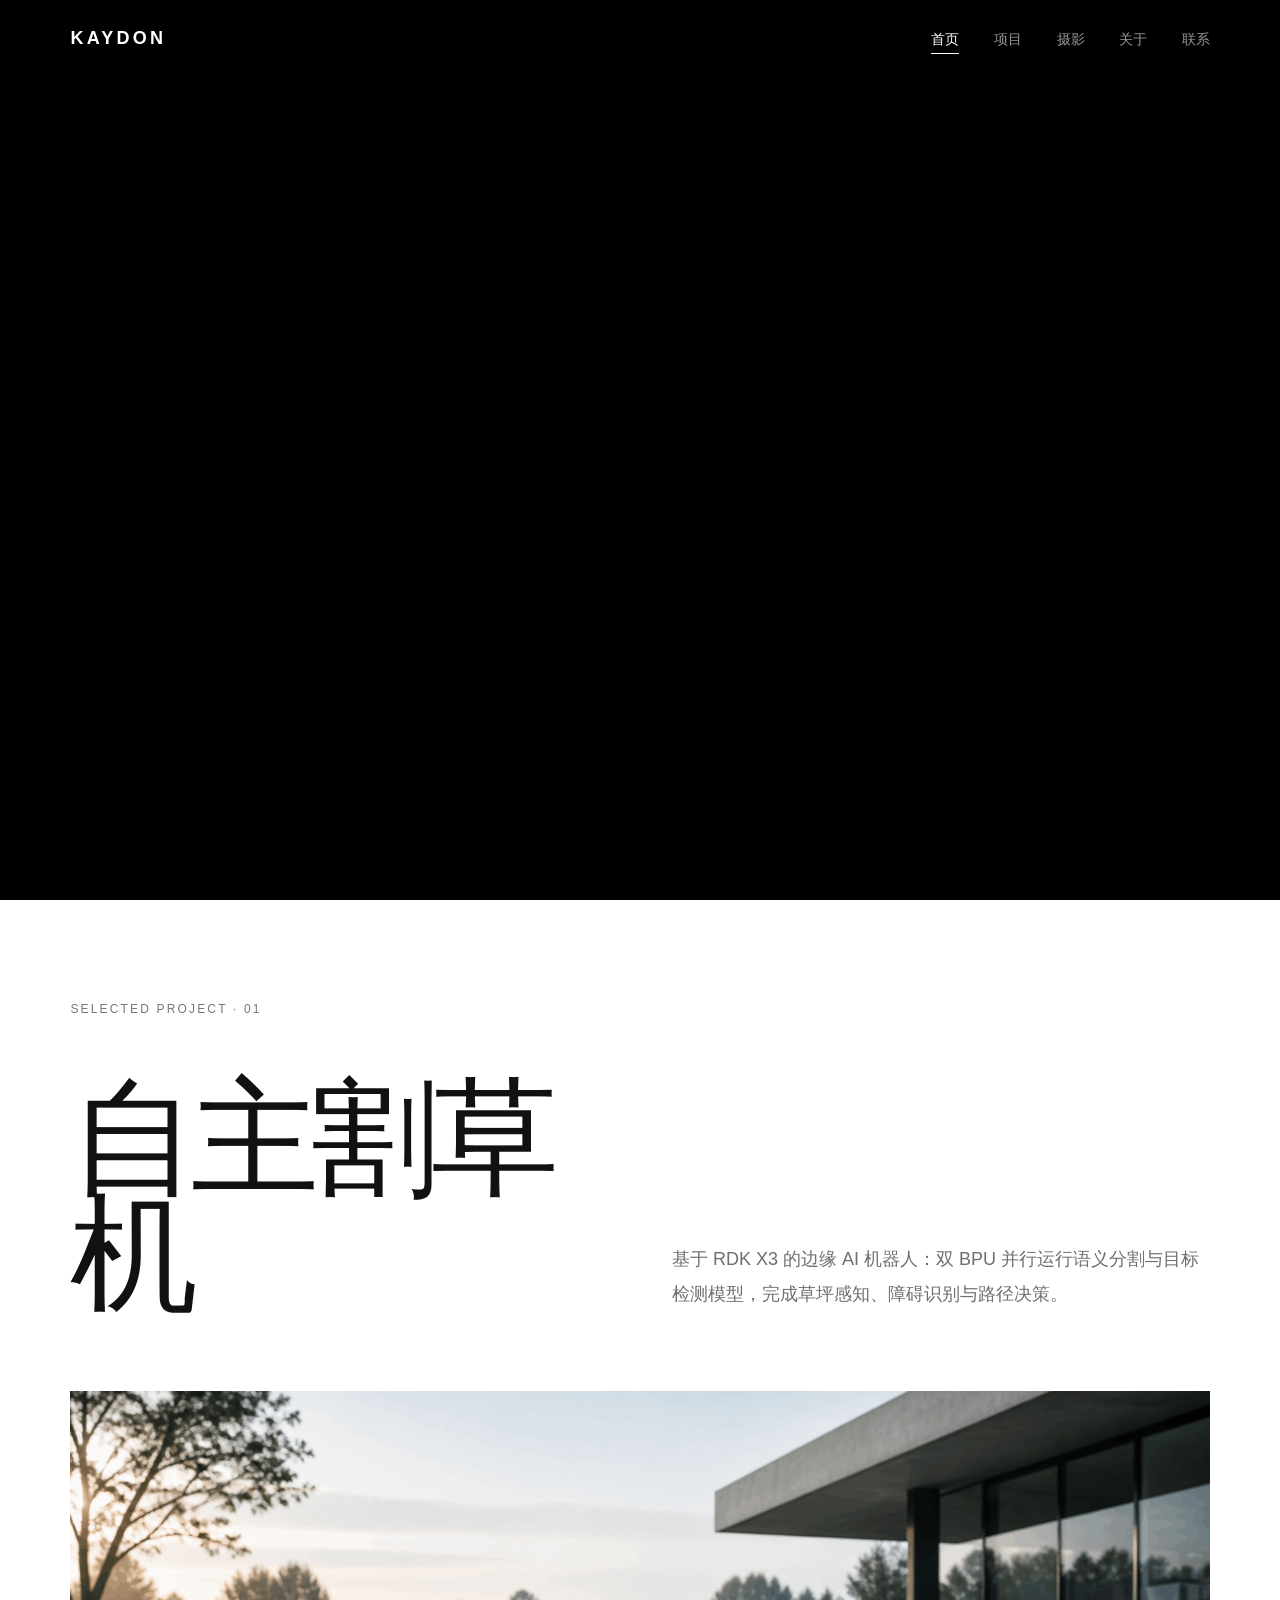
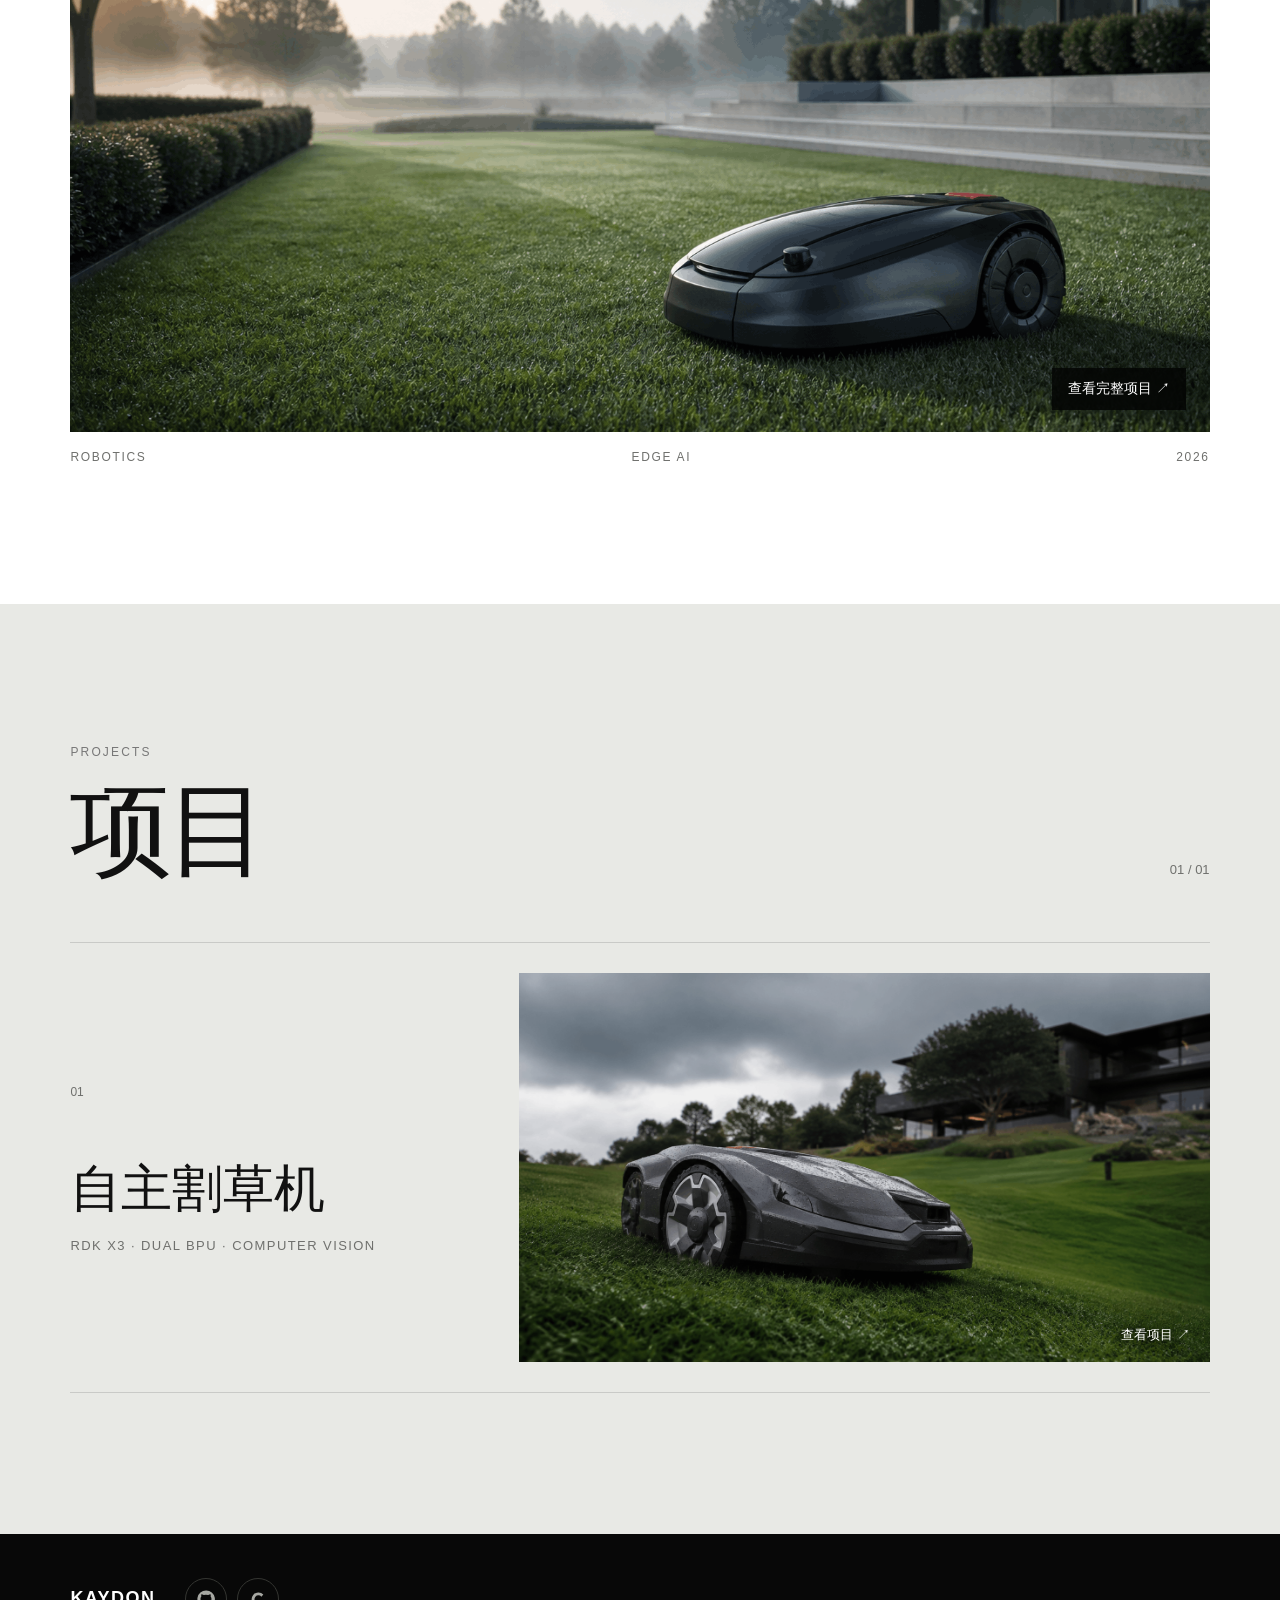
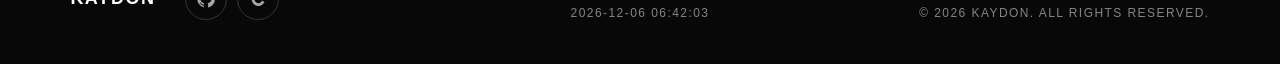
==== commit 6058f2ed: "[20260908_2154] Add some new content" ====
--- a/index.html
+++ b/index.html
@@ -2,4 +2,4 @@
 <header class="site-header" id="siteHeader"><a class="brand" href="index.html">KAYDON</a><button class="menu-toggle" type="button" aria-label="打开菜单" aria-expanded="false"><span></span><span></span></button><nav class="nav" aria-label="主导航"><a class="nav-link active" href="index.html">首页</a><div class="nav-project"><button class="nav-link project-trigger" type="button" aria-expanded="false">项目</button><div class="project-menu"><p>项目目录</p><a href="mower.html"><span><b>01</b>自主割草机</span><em>完整项目 ↗</em></a><a href="works.html"><span><b>02</b>更多项目</span><em>项目档案 ↗</em></a></div></div><a class="nav-link" href="photography.html">摄影</a><a class="nav-link" href="about.html">关于</a><a class="nav-link" href="contact.html">联系</a></nav></header>
 <main><section class="hero" aria-label="首页视频"><video class="hero-video" autoplay muted loop playsinline><source src="assets/videos/hero.mp4" type="video/mp4"></video><div class="hero-overlay"></div></section>
 <section class="home-project reveal-section"><div class="home-project-head"><p class="section-kicker">SELECTED PROJECT · 01</p><h1>自主割草机</h1><p>基于 RDK X3 的边缘 AI 机器人：双 BPU 并行运行语义分割与目标检测模型，完成草坪感知、障碍识别与路径决策。</p></div><a class="home-project-image" href="mower.html"><img src="assets/images/mower-navigation.png" alt="自主割草机在庭院工作"><span>查看完整项目 ↗</span></a><div class="home-project-meta"><span>ROBOTICS</span><span>EDGE AI</span><span>2026</span></div></section>
-<section class="project-index reveal-section"><div class="project-index-head"><p class="section-kicker">PROJECTS</p><h2>项目</h2><span>01 / 01</span></div><a class="project-index-item" href="mower.html"><div><span>01</span><h3>自主割草机</h3><p>RDK X3 · DUAL BPU · COMPUTER VISION</p></div><img src="assets/images/mower-all-terrain.png" alt="自主割草机项目预览"><em>查看项目 ↗</em></a></section></main><footer class="site-footer"><a class="footer-brand" href="index.html">KAYDON</a><p>PROJECTS · PHOTOGRAPHY</p><p>© 2026</p></footer><script src="js/main.js?v=20260908-8"></script></body></html>
+<section class="project-index reveal-section"><div class="project-index-head"><p class="section-kicker">PROJECTS</p><h2>项目</h2><span>01 / 01</span></div><a class="project-index-item" href="mower.html"><div><span>01</span><h3>自主割草机</h3><p>RDK X3 · DUAL BPU · COMPUTER VISION</p></div><img src="assets/images/mower-all-terrain.png" alt="自主割草机项目预览"><em>查看项目 ↗</em></a></section></main><footer class="site-footer"><div class="footer-identity"><a class="footer-brand" href="index.html">KAYDON</a><nav class="footer-links" aria-label="外部平台"><a href="https://github.com/Liang-Kaidong/" target="_blank" rel="noopener noreferrer">GITHUB ↗</a><a href="https://blog.csdn.net/2401_88324294?spm=1000.2115.3001.5343" target="_blank" rel="noopener noreferrer">CSDN ↗</a></nav></div><p>PROJECTS · PHOTOGRAPHY</p><p>© 2026 KAYDON. ALL RIGHTS RESERVED.</p></footer><script src="js/main.js?v=20260908-10"></script></body></html>
--- a/css/style.css
+++ b/css/style.css
@@ -16,10 +16,10 @@
 .spec-list{display:grid;grid-template-columns:repeat(3,1fr);gap:20px;margin-top:70px;list-style:none;border-top:1px solid var(--line);padding-top:24px}.spec-list li{display:flex;flex-direction:column;gap:8px}.spec-list strong{font-size:clamp(19px,2vw,30px);font-weight:400}.spec-list span{color:var(--muted);font-size:13px}.feature-note{display:flex;align-items:center;gap:12px;margin-top:64px;color:#a6a6a2;font-size:14px}.pulse{width:8px;height:8px;border-radius:50%;background:#72e274;box-shadow:0 0 0 7px rgba(114,226,116,.12)}
 .quiet-section{padding:clamp(120px,14vw,220px) var(--pad);background:#fff}.quiet-section h2{max-width:1000px;margin:32px 0 110px;font-size:clamp(56px,7.5vw,126px);font-weight:400;line-height:.98;letter-spacing:-.055em}.quiet-grid{display:grid;grid-template-columns:repeat(4,1fr);border-top:1px solid var(--line)}.quiet-grid article{min-height:300px;padding:25px 28px;border-right:1px solid var(--line)}.quiet-grid article:first-child{padding-left:0}.quiet-grid article:last-child{border:0}.quiet-grid span{color:#92928d;font-size:12px}.quiet-grid h3{margin:84px 0 18px;font-size:22px;font-weight:400}.quiet-grid p{color:var(--muted);font-size:15px;line-height:1.75}
 .closing{padding:clamp(100px,12vw,190px) var(--pad);display:flex;align-items:flex-end;justify-content:space-between;background:#e8e9e5}.closing p{max-width:800px;font-size:clamp(48px,6.5vw,110px);line-height:1;letter-spacing:-.05em}.text-link{display:inline-flex;flex-shrink:0;gap:40px;padding-bottom:8px;border-bottom:1px solid;font-size:14px}.text-link span{transition:transform .25s}.text-link:hover span{transform:translate(3px,-3px)}
-.site-footer{display:grid;grid-template-columns:1fr auto 1fr;align-items:end;padding:48px var(--pad);background:#080808;color:#858581;font-size:12px;letter-spacing:.14em}.site-footer .footer-brand{color:#fff;font-size:18px;font-weight:700}.site-footer p:last-child{justify-self:end}
+.site-footer{display:grid;grid-template-columns:1fr auto 1fr;align-items:end;gap:40px;padding:44px var(--pad);background:#080808;color:#858581;font-size:12px;letter-spacing:.12em}.footer-identity{display:flex;align-items:center;gap:30px}.site-footer .footer-brand{color:#fff;font-size:18px;font-weight:700}.footer-links{display:flex;gap:10px}.footer-links a{width:42px;height:42px;display:grid;place-items:center;border:1px solid #343531;border-radius:50%;color:#a7a8a3;transition:border-color .25s,color .25s,transform .25s}.footer-links a:hover{border-color:#fff;color:#fff;transform:translateY(-3px)}.footer-links svg{width:18px;height:18px;fill:currentColor}.site-footer p:last-child{justify-self:end;white-space:nowrap}
 .placeholder-page{min-height:100vh;background:var(--white)}.placeholder-page main{min-height:calc(100vh - 114px);padding:180px var(--pad) 80px}.page-label{margin-bottom:30px;color:var(--muted);font-size:12px;letter-spacing:.18em}.placeholder-title{max-width:1100px;font-size:clamp(70px,10vw,160px);font-weight:400;line-height:.9;letter-spacing:-.06em}.placeholder-bottom{display:flex;justify-content:space-between;align-items:end;margin-top:150px;padding-top:26px;border-top:1px solid var(--line);color:var(--muted);font-size:15px}.placeholder-bottom p{max-width:460px;line-height:1.8}
 .reveal-section{opacity:0;transform:translateY(36px);transition:opacity .9s ease,transform .9s cubic-bezier(.22,1,.36,1)}.reveal-section.is-visible{opacity:1;transform:none}
-@media(max-width:820px){.site-header{height:64px}.nav{position:absolute;top:64px;right:0;left:0;padding:22px var(--pad) 30px;display:none;flex-direction:column;gap:0;background:rgba(255,255,255,.98);color:var(--ink)}.site-header.menu-open .nav{display:flex}.nav-link{padding:14px 0}.nav-link::after{display:none}.menu-toggle{display:block}.hero{min-height:520px}.intro h1{margin-bottom:48px}.intro-copy{margin-left:0}.feature,.feature-reverse{min-height:auto;grid-template-columns:1fr;gap:54px}.feature-reverse .feature-copy,.feature-reverse .feature-media{order:initial}.feature-media{aspect-ratio:4/3}.quiet-grid{grid-template-columns:1fr 1fr}.quiet-grid article{min-height:230px;border-bottom:1px solid var(--line)}.quiet-grid article:nth-child(2){border-right:0}.closing{align-items:flex-start;flex-direction:column;gap:60px}.site-footer{grid-template-columns:1fr;gap:18px}.site-footer p:last-child{justify-self:start}}
+@media(max-width:820px){.site-header{height:64px}.nav{position:absolute;top:64px;right:0;left:0;padding:22px var(--pad) 30px;display:none;flex-direction:column;gap:0;background:rgba(255,255,255,.98);color:var(--ink)}.site-header.menu-open .nav{display:flex}.nav-link{padding:14px 0}.nav-link::after{display:none}.menu-toggle{display:block}.hero{min-height:520px}.intro h1{margin-bottom:48px}.intro-copy{margin-left:0}.feature,.feature-reverse{min-height:auto;grid-template-columns:1fr;gap:54px}.feature-reverse .feature-copy,.feature-reverse .feature-media{order:initial}.feature-media{aspect-ratio:4/3}.quiet-grid{grid-template-columns:1fr 1fr}.quiet-grid article{min-height:230px;border-bottom:1px solid var(--line)}.quiet-grid article:nth-child(2){border-right:0}.closing{align-items:flex-start;flex-direction:column;gap:60px}.site-footer{grid-template-columns:1fr;gap:20px}.footer-identity{align-items:flex-start;flex-direction:column;gap:18px}.site-footer p:last-child{justify-self:start;white-space:normal}}
 @media(max-width:520px){.intro h1,.feature-copy h2,.quiet-section h2{letter-spacing:-.04em}.spec-list{gap:10px}.quiet-grid{grid-template-columns:1fr}.quiet-grid article{min-height:auto;padding:24px 0;border-right:0}.quiet-grid h3{margin:52px 0 12px}.placeholder-bottom{align-items:flex-start;flex-direction:column;gap:45px}}
 @media(prefers-reduced-motion:reduce){html{scroll-behavior:auto}.reveal-section{opacity:1;transform:none}*,*::before{animation-duration:.01ms!important;transition-duration:.01ms!important}}
 
@@ -42,10 +42,25 @@
 .project-trigger>span{display:none}.nav-project.open .project-trigger>span,.nav-project:hover .project-trigger>span{transform:none}
 .scroll-tone{position:relative;height:120vh;margin-top:-1px;background:#000}.scroll-tone-fill{position:sticky;top:0;height:100vh;background:rgb(var(--tone,0 0 0));will-change:background-color}
 .home-project{padding:clamp(90px,11vw,180px) var(--pad);background:#fff}.home-project-head{display:grid;grid-template-columns:1fr 1fr;gap:5vw;align-items:end;margin-bottom:80px}.home-project-head .section-kicker{grid-column:1/-1}.home-project h1{font-size:clamp(66px,10vw,160px);font-weight:400;line-height:.9;letter-spacing:-.06em}.home-project-head>p:last-child{max-width:560px;color:var(--muted);font-size:18px;line-height:1.9}.home-project-image{position:relative;display:block;overflow:hidden}.home-project-image img{aspect-ratio:16/9;object-fit:cover;transition:transform 1s cubic-bezier(.22,1,.36,1)}.home-project-image:hover img{transform:scale(1.02)}.home-project-image span{position:absolute;right:24px;bottom:22px;padding:12px 16px;background:rgba(0,0,0,.72);color:#fff;font-size:14px;backdrop-filter:blur(12px)}.home-project-meta{display:flex;justify-content:space-between;padding-top:18px;color:var(--muted);font-size:12px;letter-spacing:.14em}.home-more{padding:clamp(100px,12vw,180px) var(--pad);display:flex;align-items:flex-end;justify-content:space-between;background:#e8e9e5}.home-more p{max-width:880px;font-size:clamp(48px,6.7vw,108px);line-height:1.05;letter-spacing:-.05em}
-.mower-hero{padding:clamp(160px,18vw,280px) var(--pad) clamp(100px,12vw,180px);background:#fff}.mower-hero h1{margin:28px 0 80px;font-size:clamp(72px,12vw,190px);font-weight:400;line-height:.9;letter-spacing:-.065em}.mower-hero>div{display:grid;grid-template-columns:1fr .7fr;gap:8vw;margin-left:20vw}.mower-hero>div>p{color:var(--muted);font-size:18px;line-height:1.9}.mower-hero dl{border-top:1px solid var(--line)}.mower-hero dl div{display:flex;justify-content:space-between;padding:14px 0;border-bottom:1px solid var(--line);font-size:14px}.mower-hero dt{color:var(--muted)}.mower-wide img{height:auto;max-height:82vh;object-fit:cover}
+.mower-hero{min-height:calc(100svh - 76px);padding:clamp(80px,10vh,130px) var(--pad) clamp(56px,8vh,90px);display:flex;flex-direction:column;justify-content:center;background:#fff}.mower-hero h1{margin:28px 0 clamp(52px,7vh,80px);font-size:clamp(72px,12vw,190px);font-weight:400;line-height:.9;letter-spacing:-.065em}.mower-hero>div{display:grid;grid-template-columns:1fr .7fr;gap:8vw;margin-left:20vw}.mower-hero>div>p{color:var(--muted);font-size:18px;line-height:1.9}.mower-hero dl{border-top:1px solid var(--line)}.mower-hero dl div{display:flex;justify-content:space-between;padding:14px 0;border-bottom:1px solid var(--line);font-size:14px}.mower-hero dt{color:var(--muted)}.mower-wide img{height:auto;max-height:82vh;object-fit:cover}
 .platform-image,.clean-caption{background:transparent}.platform-image figcaption,.chip-detail figcaption{background:transparent;padding:12px 0 0;color:#777;font-size:12px}
 .chip-detail{padding:clamp(110px,13vw,210px) var(--pad);display:grid;grid-template-columns:.8fr 1.2fr;gap:clamp(55px,8vw,150px);align-items:center;background:#050606;color:#fff}.chip-detail figure img{aspect-ratio:16/10;object-fit:cover}.chip-copy h2{margin:28px 0 35px;font-size:clamp(50px,5.8vw,96px);font-weight:400;line-height:1;letter-spacing:-.05em}.chip-copy>p:not(.section-kicker){color:#92948f;font-size:17px;line-height:1.9}.chip-copy ul{margin-top:55px;list-style:none;border-top:1px solid #323331}.chip-copy li{display:grid;grid-template-columns:110px 1fr;gap:20px;padding:15px 0;border-bottom:1px solid #323331}.chip-copy li b{font-weight:400}.chip-copy li span{color:#898b86;font-size:14px}.bpu-detail{background:#11120f}.bpu-detail .chip-copy{order:2}.bpu-detail figure{order:1}.mower-gallery{padding:clamp(90px,11vw,180px) var(--pad);display:grid;grid-template-columns:1.2fr .8fr;gap:7vw;align-items:center;background:#f2f2ef}.mower-gallery img{aspect-ratio:16/10;object-fit:cover}.mower-gallery h2{margin:28px 0 35px;font-size:clamp(50px,5.5vw,90px);font-weight:400;line-height:1;letter-spacing:-.05em}.mower-gallery p:last-child{color:var(--muted);font-size:17px;line-height:1.9}
 @media(max-width:820px){.home-project-head,.mower-hero>div,.chip-detail,.mower-gallery{grid-template-columns:1fr}.mower-hero>div{margin-left:0}.home-more{align-items:flex-start;flex-direction:column;gap:50px}.chip-detail{gap:55px}.bpu-detail .chip-copy,.bpu-detail figure{order:initial}.home-project-image span{right:12px;bottom:12px}.scroll-tone{height:85vh}.scroll-tone-fill{height:75vh}}
 
 .project-index{padding:clamp(90px,11vw,170px) var(--pad);background:#e8e9e5}.project-index-head{display:grid;grid-template-columns:1fr auto;align-items:end;margin-bottom:65px}.project-index-head .section-kicker{grid-column:1/-1;margin-bottom:24px}.project-index-head h2{font-size:clamp(58px,8vw,124px);font-weight:400;line-height:.92;letter-spacing:-.055em}.project-index-head>span{color:var(--muted);font-size:13px}.project-index-item{position:relative;display:grid;grid-template-columns:.7fr 1.3fr;gap:6vw;align-items:center;padding:30px 0;border-top:1px solid var(--line);border-bottom:1px solid var(--line)}.project-index-item>div>span{color:var(--muted);font-size:12px}.project-index-item h3{margin:55px 0 14px;font-size:clamp(34px,4vw,64px);font-weight:400}.project-index-item p{color:var(--muted);font-size:13px;letter-spacing:.11em}.project-index-item img{aspect-ratio:16/9;object-fit:cover;transition:transform .7s cubic-bezier(.22,1,.36,1)}.project-index-item:hover img{transform:scale(.985)}.project-index-item em{position:absolute;right:20px;bottom:48px;color:#fff;font-size:13px;font-style:normal;text-shadow:0 1px 12px #000}.home-project{padding-top:clamp(70px,8vw,125px)}
 @media(max-width:820px){.project-index-item{grid-template-columns:1fr}.project-index-item h3{margin:30px 0 12px}.project-index-item em{right:15px;bottom:48px}}
+
+/* Mower engineering narrative */
+.engineering-section,.architecture-section,.hardware-section,.navigation-section,.control-section,.safety-section,.test-section{padding:clamp(100px,12vw,190px) var(--pad)}.engineering-head{display:grid;grid-template-columns:1.2fr .8fr;gap:7vw;align-items:end;margin-bottom:80px}.engineering-head .section-kicker{grid-column:1/-1}.engineering-head h2{font-size:clamp(52px,6.8vw,108px);font-weight:400;line-height:.98;letter-spacing:-.05em}.engineering-head>p:last-child{max-width:560px;color:var(--muted);font-size:17px;line-height:1.9}
+.constraints-section{background:#e9eae7}.constraint-grid{display:grid;grid-template-columns:repeat(4,1fr);border-top:1px solid var(--line)}.constraint-grid article{min-height:270px;padding:25px 28px;border-right:1px solid var(--line)}.constraint-grid article:first-child{padding-left:0}.constraint-grid article:last-child{border:0}.constraint-grid span{color:var(--muted);font-size:12px}.constraint-grid h3{margin:72px 0 18px;font-size:22px;font-weight:400}.constraint-grid p{color:var(--muted);font-size:15px;line-height:1.75}
+.architecture-section{background:#fff}.system-flow{display:grid;grid-template-columns:1fr auto 1.15fr auto 1fr auto 1fr;gap:18px;align-items:center}.system-flow>i{color:#999;font-size:22px;font-style:normal}.flow-column{min-height:250px;padding:24px;display:flex;flex-direction:column;gap:13px;background:#edeeeb}.flow-column.primary{background:#111;color:#fff}.flow-column small{margin-bottom:auto;color:#858680;font-size:11px;letter-spacing:.13em}.flow-column strong{font-size:27px;font-weight:400}.flow-column b{font-size:14px;font-weight:400}
+.hardware-section{background:#f1f2ef}.hardware-layout{display:grid;grid-template-columns:1.2fr .8fr;gap:6vw}.media-placeholder{min-height:560px;padding:35px;display:flex;flex-direction:column;justify-content:flex-end;gap:9px;background:repeating-linear-gradient(135deg,#dcddd9 0,#dcddd9 1px,#ecece9 1px,#ecece9 16px);border:1px solid #d2d3cf;color:#575954}.media-placeholder span{font-size:20px}.media-placeholder small{color:#8a8b87;font-size:11px;letter-spacing:.12em}.media-placeholder.compact{min-height:290px;margin-top:70px;background:repeating-linear-gradient(135deg,#1d1e1c 0,#1d1e1c 1px,#131411 1px,#131411 16px);border-color:#30312e;color:#ddd}.hardware-photo img,.control-photo img{width:100%;aspect-ratio:16/10;display:block;object-fit:cover}.hardware-photo figcaption,.control-photo figcaption{margin-top:12px;color:#7f817c;font-size:11px;letter-spacing:.08em}.hardware-list{border-top:1px solid var(--line)}.hardware-list article{padding:22px 0;display:flex;justify-content:space-between;gap:30px;border-bottom:1px solid var(--line)}.hardware-list b{font-weight:400}.hardware-list span{max-width:240px;color:var(--muted);font-size:14px;text-align:right}
+.navigation-section{background:#fff}.planning-layout{display:grid;grid-template-columns:1.2fr .8fr;gap:7vw}.route-visual{position:relative;min-height:560px;overflow:hidden;background:linear-gradient(90deg,rgba(255,255,255,.18) 1px,transparent 1px),linear-gradient(rgba(255,255,255,.18) 1px,transparent 1px),#486a3c;background-size:36px 36px}.route-visual::before{position:absolute;inset:12%;border:3px solid rgba(230,241,164,.86);content:""}.route-visual i{position:absolute;inset:19% 18%;background:repeating-linear-gradient(0deg,transparent 0 42px,rgba(255,255,255,.9) 42px 45px);clip-path:polygon(0 0,100% 0,100% 17%,9% 17%,9% 34%,100% 34%,100% 51%,9% 51%,9% 68%,100% 68%,100% 85%,0 85%)}.route-obstacle{position:absolute;z-index:2;width:70px;height:70px;border-radius:50%;background:#293328;border:3px solid #f0b86e}.route-obstacle.one{top:24%;left:44%}.route-obstacle.two{right:25%;bottom:23%;width:48px;height:48px}.route-visual b,.route-visual em{position:absolute;z-index:3;padding:5px 7px;background:#fff;color:#111;font-size:10px;font-style:normal}.route-visual b{left:14%;bottom:8%}.route-visual em{right:14%;top:8%}.planning-layout ol{list-style:none;border-top:1px solid var(--line)}.planning-layout li{display:grid;grid-template-columns:45px 1fr;gap:18px;padding:23px 0;border-bottom:1px solid var(--line)}.planning-layout li>span{color:var(--muted);font-size:12px}.planning-layout li b{font-size:17px;font-weight:400}.planning-layout li p{margin-top:9px;color:var(--muted);font-size:14px;line-height:1.7}
+.control-section{background:#10110f;color:#fff}.control-section .engineering-head>p:last-child{color:#92938e}.control-loop{display:grid;grid-template-columns:1fr auto 1fr auto 1fr;gap:24px;align-items:center}.control-loop article{min-height:230px;padding:26px;background:#1b1c19}.control-loop article span{color:#858781;font-size:11px;letter-spacing:.13em}.control-loop article h3{margin:70px 0 15px;font-size:24px;font-weight:400}.control-loop article p{color:#93958f;font-size:14px}.control-loop>i{color:#777;font-size:11px;font-style:normal;line-height:1.7;text-align:center}.control-photo{margin-top:70px}.control-photo figcaption{color:#777973}
+.safety-section{background:#e9eae7}.safety-grid{display:grid;grid-template-columns:repeat(3,1fr);border-top:1px solid var(--line)}.safety-grid article{min-height:240px;padding:25px 32px 30px 0;border-right:1px solid var(--line);border-bottom:1px solid var(--line)}.safety-grid article:nth-child(3n+2),.safety-grid article:nth-child(3n+3){padding-left:32px}.safety-grid article:nth-child(3n){border-right:0}.safety-grid span{color:var(--muted);font-size:12px}.safety-grid h3{margin:58px 0 16px;font-size:21px;font-weight:400}.safety-grid p{color:var(--muted);font-size:14px;line-height:1.75}
+.test-section{background:#fff}.test-dashboard{display:grid;grid-template-columns:1fr 1fr;gap:5vw}.test-dashboard>article{padding-top:24px;border-top:1px solid var(--line)}.test-dashboard header{display:flex;justify-content:space-between}.test-dashboard h3{font-size:20px;font-weight:400}.test-dashboard header span{color:var(--muted);font-size:12px}.chart-placeholder{margin-top:45px}.chart-placeholder>div{display:grid;grid-template-columns:110px 1fr 90px;gap:18px;align-items:center;margin:18px 0}.chart-placeholder b,.chart-placeholder span{font-size:12px;font-weight:400}.chart-placeholder span{color:var(--muted)}.chart-placeholder i{height:12px;background:repeating-linear-gradient(90deg,#dedfdb 0,#dedfdb 10px,#f0f0ed 10px,#f0f0ed 15px)}.chart-placeholder.data-bars>div{grid-template-columns:110px 1fr 155px}.chart-placeholder.data-bars i{position:relative;overflow:hidden;background:#e2e3df}.chart-placeholder.data-bars i::after{position:absolute;inset:0 auto 0 0;width:var(--bar);background:#151614;content:""}.metric-placeholders{display:grid;grid-template-columns:repeat(5,1fr);margin-top:100px;border-top:1px solid var(--line)}.metric-placeholders>span{padding:22px;border-right:1px solid var(--line);color:var(--muted);font-size:13px;line-height:1.7}.metric-placeholders>span:first-child{padding-left:0}.metric-placeholders>span:last-child{border:0}.metric-placeholders b{display:block;margin-top:28px;color:var(--ink);font-size:36px;font-weight:400}
+@media(max-width:980px){.system-flow{grid-template-columns:1fr 1fr}.system-flow>i{display:none}.planning-layout,.hardware-layout{grid-template-columns:1fr}.control-loop{grid-template-columns:1fr}.control-loop>i{padding:8px}.metric-placeholders{grid-template-columns:repeat(3,1fr)}}
+@media(max-width:820px){.engineering-head{grid-template-columns:1fr}.engineering-head>p:last-child{margin-top:20px}.constraint-grid,.safety-grid,.test-dashboard{grid-template-columns:1fr 1fr}.constraint-grid article:nth-child(2){border-right:0}.safety-grid article,.safety-grid article:nth-child(3n+2),.safety-grid article:nth-child(3n+3){padding:24px;border-right:1px solid var(--line)}.safety-grid article:nth-child(even){border-right:0}.media-placeholder{min-height:380px}.metric-placeholders{grid-template-columns:1fr 1fr}}
+@media(max-width:520px){.constraint-grid,.safety-grid,.test-dashboard,.system-flow,.metric-placeholders{grid-template-columns:1fr}.constraint-grid article,.constraint-grid article:first-child,.safety-grid article,.safety-grid article:nth-child(3n+2),.safety-grid article:nth-child(3n+3){min-height:auto;padding:24px 0;border-right:0}.constraint-grid h3,.safety-grid h3{margin:42px 0 12px}.flow-column{min-height:210px}.chart-placeholder>div{grid-template-columns:88px 1fr 65px}.metric-placeholders>span{padding:20px 0;border-right:0;border-bottom:1px solid var(--line)}}
+@media(max-width:820px){.mower-hero{min-height:calc(100svh - 64px)}}
+.mower-hero{min-height:100vh;min-height:100svh}
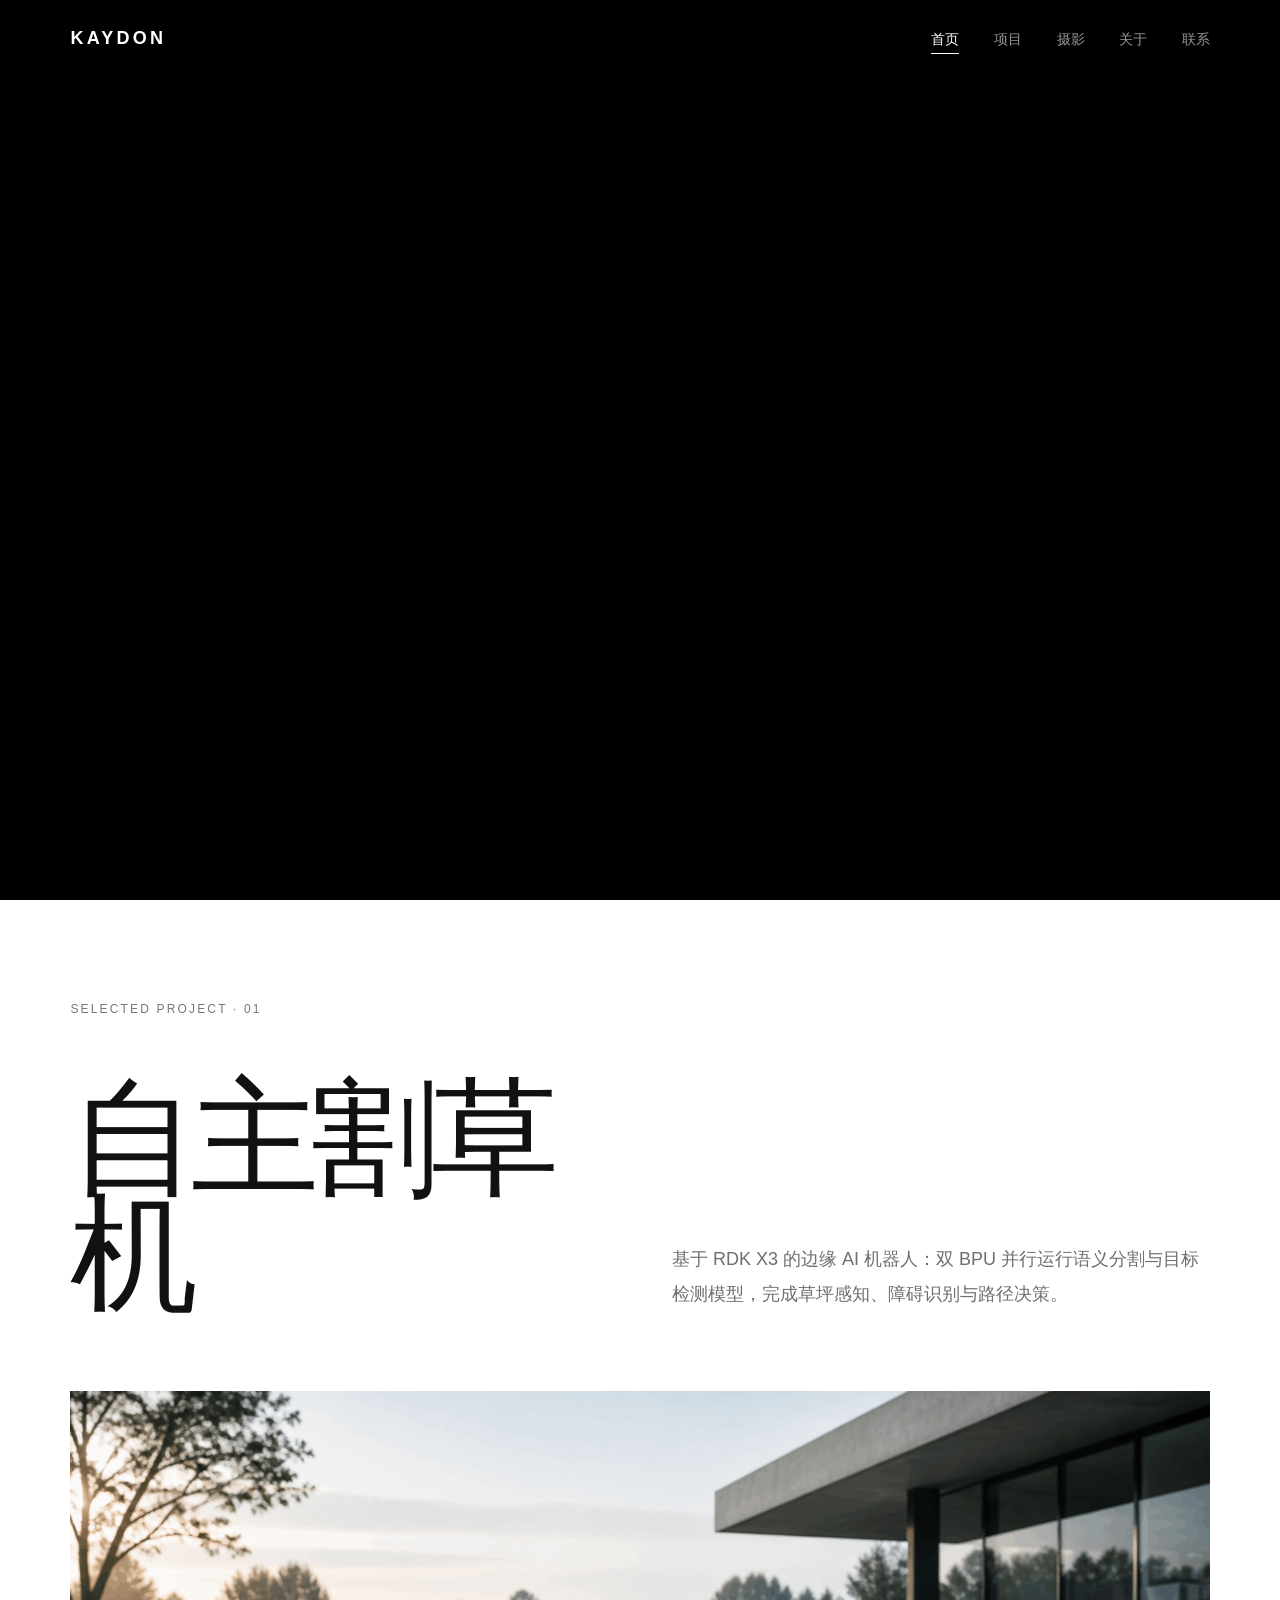
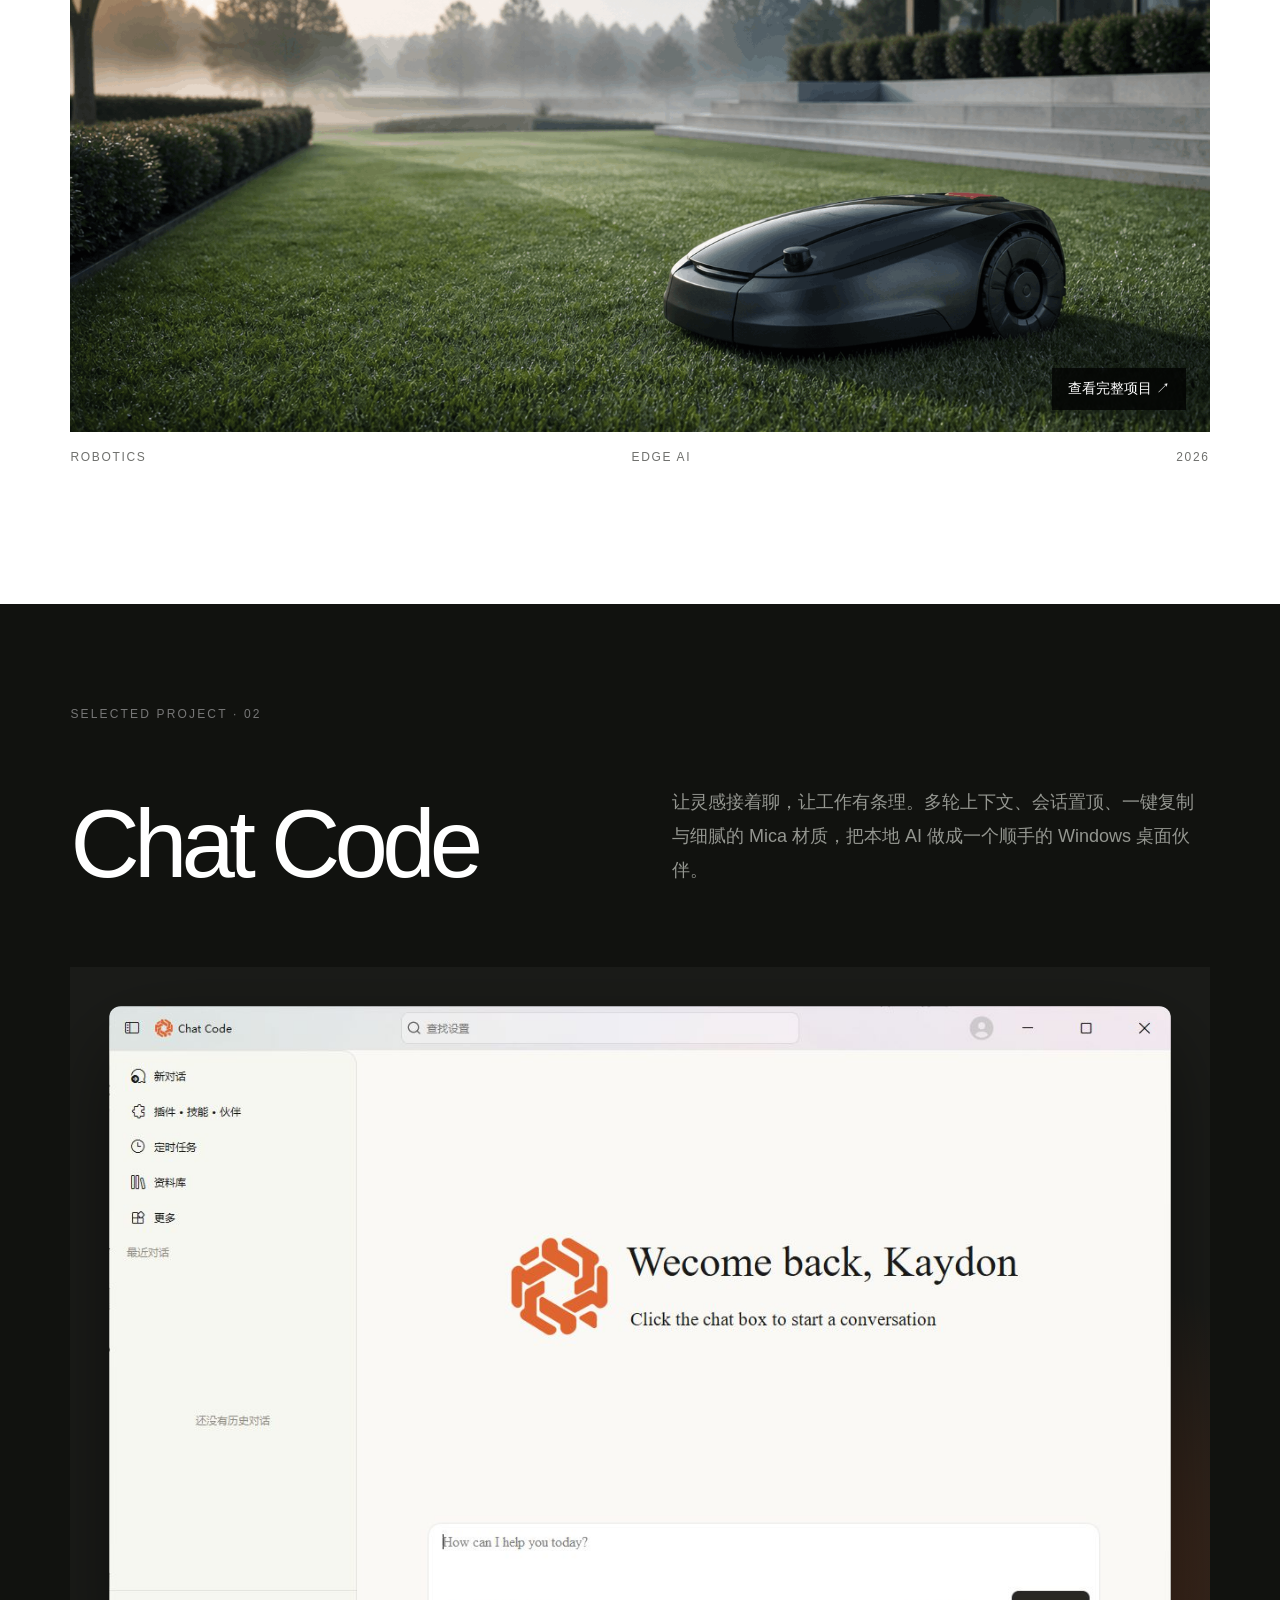
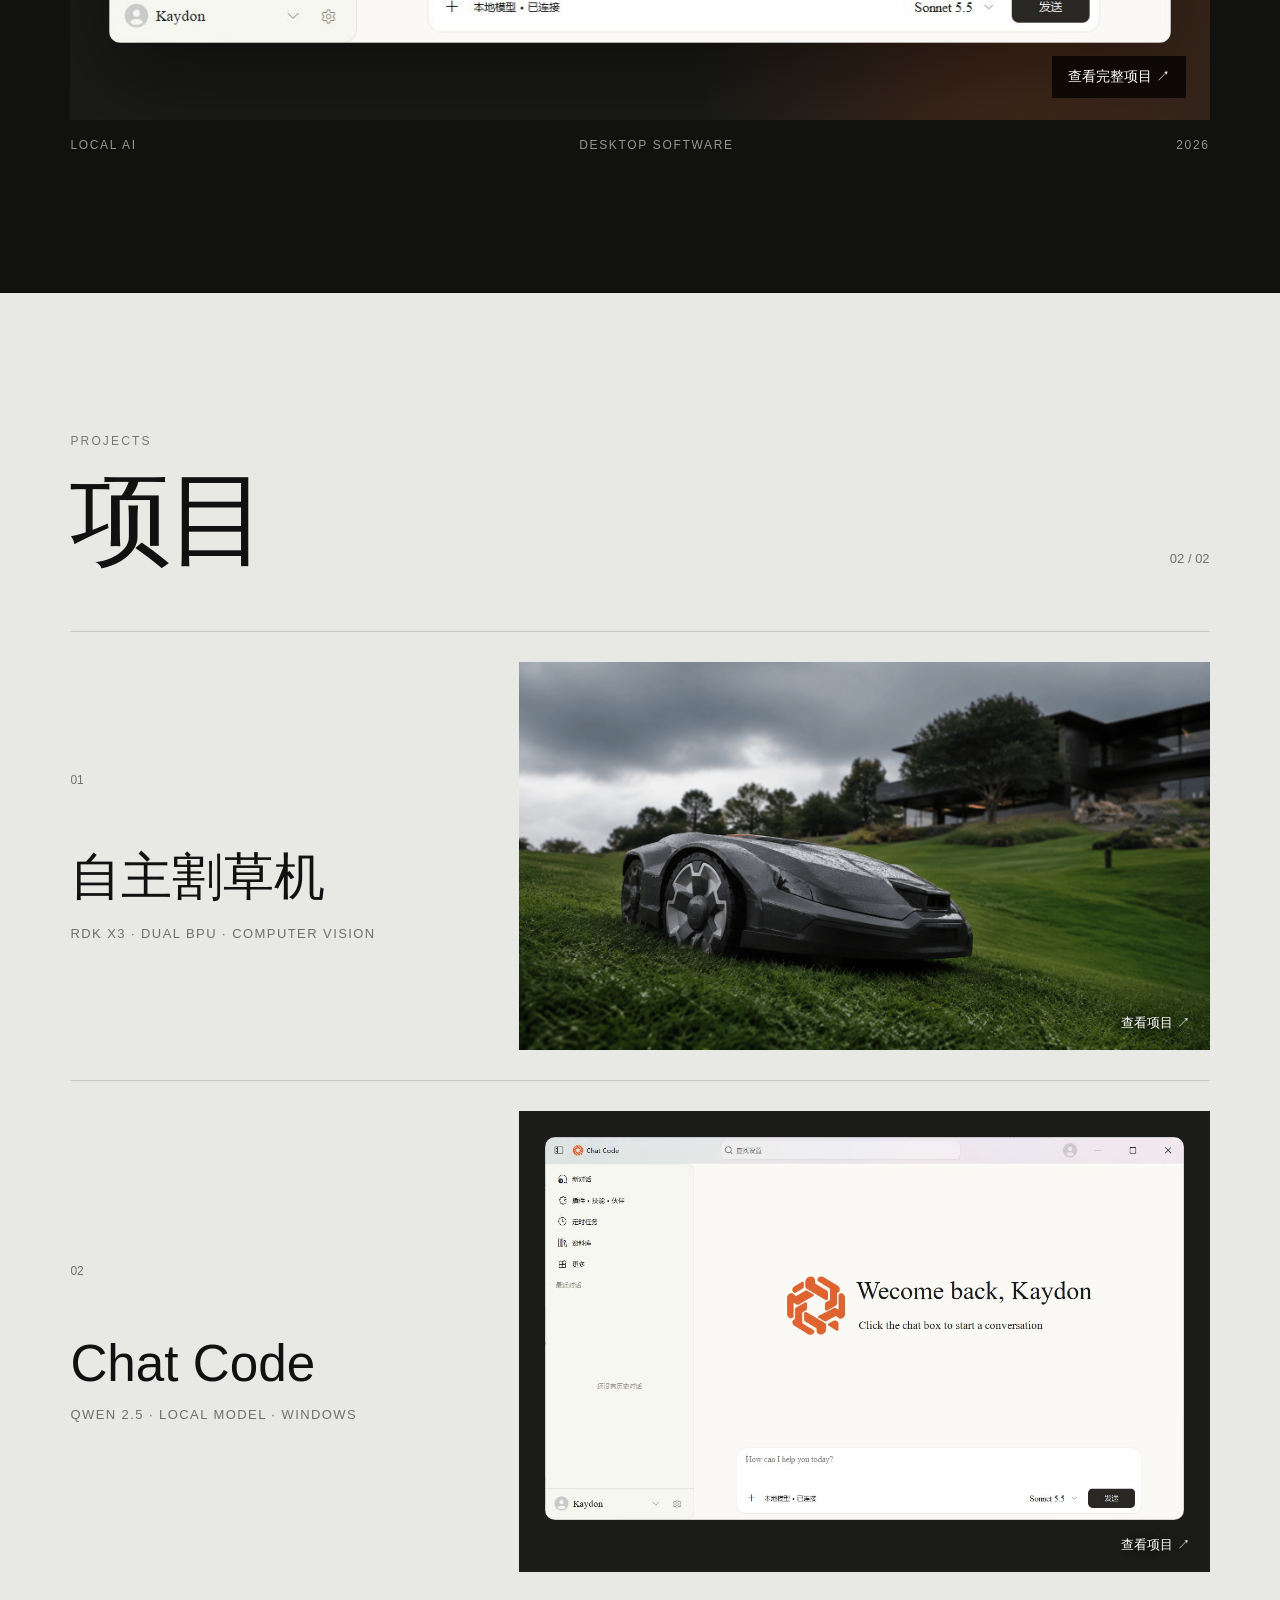
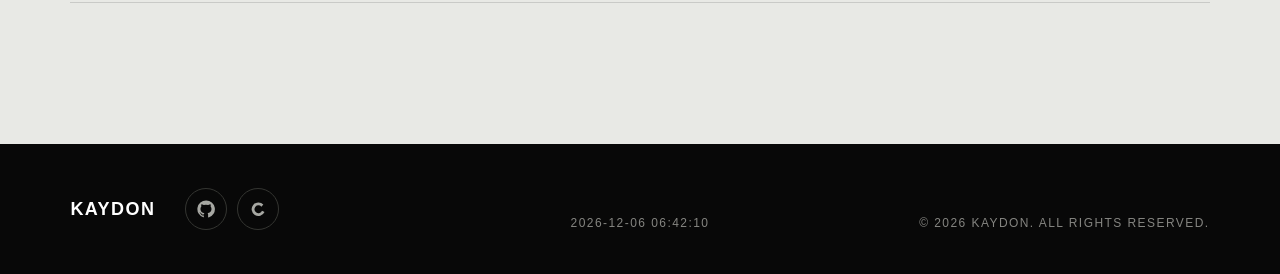
==== commit f6655db7: "[20261026_2218] Add new project" ====
--- a/index.html
+++ b/index.html
@@ -1,5 +1,19 @@
-<!DOCTYPE html><html lang="zh-CN"><head><meta charset="UTF-8"><meta name="viewport" content="width=device-width,initial-scale=1"><meta name="description" content="KAYDON 个人项目与摄影作品。"><title>KAYDON</title><link rel="stylesheet" href="css/style.css?v=20260908-8"></head><body class="home-page">
-<header class="site-header" id="siteHeader"><a class="brand" href="index.html">KAYDON</a><button class="menu-toggle" type="button" aria-label="打开菜单" aria-expanded="false"><span></span><span></span></button><nav class="nav" aria-label="主导航"><a class="nav-link active" href="index.html">首页</a><div class="nav-project"><button class="nav-link project-trigger" type="button" aria-expanded="false">项目</button><div class="project-menu"><p>项目目录</p><a href="mower.html"><span><b>01</b>自主割草机</span><em>完整项目 ↗</em></a><a href="works.html"><span><b>02</b>更多项目</span><em>项目档案 ↗</em></a></div></div><a class="nav-link" href="photography.html">摄影</a><a class="nav-link" href="about.html">关于</a><a class="nav-link" href="contact.html">联系</a></nav></header>
-<main><section class="hero" aria-label="首页视频"><video class="hero-video" autoplay muted loop playsinline><source src="assets/videos/hero.mp4" type="video/mp4"></video><div class="hero-overlay"></div></section>
-<section class="home-project reveal-section"><div class="home-project-head"><p class="section-kicker">SELECTED PROJECT · 01</p><h1>自主割草机</h1><p>基于 RDK X3 的边缘 AI 机器人：双 BPU 并行运行语义分割与目标检测模型，完成草坪感知、障碍识别与路径决策。</p></div><a class="home-project-image" href="mower.html"><img src="assets/images/mower-navigation.png" alt="自主割草机在庭院工作"><span>查看完整项目 ↗</span></a><div class="home-project-meta"><span>ROBOTICS</span><span>EDGE AI</span><span>2026</span></div></section>
-<section class="project-index reveal-section"><div class="project-index-head"><p class="section-kicker">PROJECTS</p><h2>项目</h2><span>01 / 01</span></div><a class="project-index-item" href="mower.html"><div><span>01</span><h3>自主割草机</h3><p>RDK X3 · DUAL BPU · COMPUTER VISION</p></div><img src="assets/images/mower-all-terrain.png" alt="自主割草机项目预览"><em>查看项目 ↗</em></a></section></main><footer class="site-footer"><div class="footer-identity"><a class="footer-brand" href="index.html">KAYDON</a><nav class="footer-links" aria-label="外部平台"><a href="https://github.com/Liang-Kaidong/" target="_blank" rel="noopener noreferrer">GITHUB ↗</a><a href="https://blog.csdn.net/2401_88324294?spm=1000.2115.3001.5343" target="_blank" rel="noopener noreferrer">CSDN ↗</a></nav></div><p>PROJECTS · PHOTOGRAPHY</p><p>© 2026 KAYDON. ALL RIGHTS RESERVED.</p></footer><script src="js/main.js?v=20260908-10"></script></body></html>
+<!DOCTYPE html>
+<html lang="zh-CN">
+<head>
+  <meta charset="UTF-8"><meta name="viewport" content="width=device-width,initial-scale=1">
+  <meta name="description" content="KAYDON 个人项目与摄影作品。">
+  <title>KAYDON</title><link rel="stylesheet" href="css/style.css?v=20261026-4">
+</head>
+<body class="home-page">
+  <header class="site-header" id="siteHeader"><a class="brand" href="index.html">KAYDON</a><button class="menu-toggle" type="button" aria-label="打开菜单" aria-expanded="false"><span></span><span></span></button><nav class="nav" aria-label="主导航"><a class="nav-link active" href="index.html">首页</a><div class="nav-project"><button class="nav-link project-trigger" type="button" aria-expanded="false">项目</button><div class="project-menu"><p>项目目录</p><a href="mower.html"><span><b>01</b>自主割草机</span><em>完整项目 ↗</em></a><a href="chatcode.html"><span><b>02</b>Chat Code</span><em>完整项目 ↗</em></a><a href="works.html"><span><b>03</b>更多项目</span><em>项目档案 ↗</em></a></div></div><a class="nav-link" href="photography.html">摄影</a><a class="nav-link" href="about.html">关于</a><a class="nav-link" href="contact.html">联系</a></nav></header>
+  <main>
+    <section class="hero" aria-label="首页视频"><video class="hero-video" autoplay muted loop playsinline><source src="assets/videos/hero.mp4" type="video/mp4"></video><div class="hero-overlay"></div></section>
+    <section class="home-project reveal-section"><div class="home-project-head"><p class="section-kicker">SELECTED PROJECT · 01</p><h1>自主割草机</h1><p>基于 RDK X3 的边缘 AI 机器人：双 BPU 并行运行语义分割与目标检测模型，完成草坪感知、障碍识别与路径决策。</p></div><a class="home-project-image" href="mower.html"><img src="assets/images/mower-navigation.png" alt="自主割草机在庭院工作"><span>查看完整项目 ↗</span></a><div class="home-project-meta"><span>ROBOTICS</span><span>EDGE AI</span><span>2026</span></div></section>
+    <section class="home-project home-project-software reveal-section" id="chatcode-preview"><div class="home-project-head"><p class="section-kicker">SELECTED PROJECT · 02</p><h1>Chat Code</h1><p>让灵感接着聊，让工作有条理。多轮上下文、会话置顶、一键复制与细腻的 Mica 材质，把本地 AI 做成一个顺手的 Windows 桌面伙伴。</p></div><a class="home-project-image software-preview" href="chatcode.html"><img src="assets/images/chatcode-main-clean.png" alt="Chat Code 本地 AI 工作台主界面"><span>查看完整项目 ↗</span></a><div class="home-project-meta"><span>LOCAL AI</span><span>DESKTOP SOFTWARE</span><span>2026</span></div></section>
+    <section class="project-index reveal-section"><div class="project-index-head"><p class="section-kicker">PROJECTS</p><h2>项目</h2><span>02 / 02</span></div><div class="project-index-list"><a class="project-index-item" href="mower.html"><div><span>01</span><h3>自主割草机</h3><p>RDK X3 · DUAL BPU · COMPUTER VISION</p></div><img src="assets/images/mower-all-terrain.png" alt="自主割草机项目预览"><em>查看项目 ↗</em></a><a id="chatcode-index" class="project-index-item software-index" href="chatcode.html"><div><span>02</span><h3>Chat Code</h3><p>QWEN 2.5 · LOCAL MODEL · WINDOWS</p></div><figure class="software-thumbnail"><img src="assets/images/chatcode-main-clean.png" alt="Chat Code 项目预览，完整窗口含圆角"></figure><em>查看项目 ↗</em></a></div></section>
+  </main>
+  <footer class="site-footer"><div class="footer-identity"><a class="footer-brand" href="index.html">KAYDON</a><nav class="footer-links" aria-label="外部平台"><a href="https://github.com/Liang-Kaidong/" target="_blank" rel="noopener noreferrer">GITHUB ↗</a><a href="https://blog.csdn.net/2401_88324294?spm=1000.2115.3001.5343" target="_blank" rel="noopener noreferrer">CSDN ↗</a></nav></div><p>PROJECTS · PHOTOGRAPHY</p><p>© 2026 KAYDON. ALL RIGHTS RESERVED.</p></footer>
+  <script src="js/main.js?v=20261026-1"></script>
+</body>
+</html>
--- a/css/style.css
+++ b/css/style.css
@@ -64,3 +64,20 @@
 @media(max-width:520px){.constraint-grid,.safety-grid,.test-dashboard,.system-flow,.metric-placeholders{grid-template-columns:1fr}.constraint-grid article,.constraint-grid article:first-child,.safety-grid article,.safety-grid article:nth-child(3n+2),.safety-grid article:nth-child(3n+3){min-height:auto;padding:24px 0;border-right:0}.constraint-grid h3,.safety-grid h3{margin:42px 0 12px}.flow-column{min-height:210px}.chart-placeholder>div{grid-template-columns:88px 1fr 65px}.metric-placeholders>span{padding:20px 0;border-right:0;border-bottom:1px solid var(--line)}}
 @media(max-width:820px){.mower-hero{min-height:calc(100svh - 64px)}}
 .mower-hero{min-height:100vh;min-height:100svh}
+
+/* Software screenshots retain their native ratio and complete rounded edges. */
+.home-project-software h1{font-size:clamp(56px,7.5vw,136px);white-space:nowrap}
+.home-page #chatcode-preview,.home-page #chatcode-index{scroll-margin-top:100px}
+.home-project-image.software-preview img{aspect-ratio:auto;height:auto;object-fit:contain;border-radius:12px;transform:none}
+.home-project-image.software-preview:hover img{transform:none}
+.home-project-image.software-preview{padding-bottom:clamp(64px,6vw,90px)}
+.software-thumbnail{padding:clamp(16px,2vw,30px);padding-bottom:52px;background:#1c1d1a;min-width:0}
+.project-index .project-index-list .software-index .software-thumbnail img{aspect-ratio:auto;height:auto;object-fit:contain;padding:0;border-radius:10px;background:transparent;transform:none}
+.project-index .software-index:hover img{transform:none}
+
+/* Chat Code product narrative */
+.home-project-software{background:#11120f;color:#fff}.home-project-software .home-project-head>p:last-child,.home-project-software .home-project-meta{color:#949690}.software-preview{padding:clamp(18px,3vw,52px);background:radial-gradient(circle at 85% 85%,rgba(236,101,43,.26),transparent 30%),#1b1c19}.software-preview img{border-radius:10px;box-shadow:0 35px 90px rgba(0,0,0,.48)}.project-index-list{border-top:1px solid var(--line)}.project-index-list .project-index-item{border-top:0}.project-index-list .project-index-item:last-child{border-top:0}.project-index-list .project-index-item img{background:#1c1d1a}.project-index-list .project-index-item:last-child img{padding:clamp(12px,2vw,30px)}
+.chatcode-hero{min-height:100svh;padding:clamp(110px,13vh,170px) var(--pad) clamp(70px,9vh,110px);display:flex;flex-direction:column;justify-content:center;background:#f3f2ed}.chatcode-hero h1{margin:26px 0 clamp(55px,8vh,92px);font-family:Georgia,"Times New Roman",serif;font-size:clamp(74px,13vw,205px);font-weight:400;line-height:.82;letter-spacing:-.075em}.chatcode-hero-copy{display:grid;grid-template-columns:1fr .7fr;gap:8vw;margin-left:20vw}.chatcode-hero-copy>p{max-width:680px;color:var(--muted);font-size:18px;line-height:1.9}.chatcode-hero dl{border-top:1px solid var(--line)}.chatcode-hero dl div{display:flex;justify-content:space-between;padding:14px 0;border-bottom:1px solid var(--line);font-size:13px}.chatcode-hero dt{color:var(--muted)}.chatcode-stage{padding:clamp(40px,6vw,88px) var(--pad) 24px;background:#121310}.chatcode-stage img{border-radius:12px;box-shadow:0 45px 110px rgba(0,0,0,.55)}.chatcode-stage figcaption{padding:18px 2px;color:#777a74;font-size:11px;letter-spacing:.12em;text-transform:uppercase}.chatcode-statement{padding:clamp(110px,14vw,220px) var(--pad);display:grid;grid-template-columns:.55fr 1.45fr;gap:8vw;background:#fff}.chatcode-statement h2,.chatcode-spec-copy h2,.chatcode-closing h2{margin:28px 0 35px;font-size:clamp(54px,7vw,116px);font-weight:400;line-height:.98;letter-spacing:-.055em}.chatcode-statement div>p{max-width:650px;margin-left:auto;color:var(--muted);font-size:17px;line-height:1.9}.chatcode-features{padding:clamp(100px,12vw,190px) var(--pad);background:#e9e9e4}.chatcode-feature-grid{display:grid;grid-template-columns:repeat(4,1fr);border-top:1px solid var(--line)}.chatcode-feature-grid article{min-height:290px;padding:25px 28px;border-right:1px solid var(--line)}.chatcode-feature-grid article:first-child{padding-left:0}.chatcode-feature-grid article:last-child{border-right:0}.chatcode-feature-grid span{color:var(--muted);font-size:12px}.chatcode-feature-grid h3{margin:78px 0 18px;font-size:22px;font-weight:400}.chatcode-feature-grid p{color:var(--muted);font-size:14px;line-height:1.75}.chatcode-dark{padding:clamp(110px,13vw,210px) var(--pad);background:#0c0d0b;color:#fff}.chatcode-dark .engineering-head>p:last-child{color:#8e908a}.chatcode-flow{display:grid;grid-template-columns:1fr auto 1fr auto 1fr auto 1fr;gap:18px;align-items:center}.chatcode-flow>i{color:#62645f;font-size:22px;font-style:normal}.chatcode-flow article{min-height:260px;padding:25px;display:flex;flex-direction:column;background:#171815;border:1px solid #292a27}.chatcode-flow article:last-child{background:#e7642d;color:#111;border-color:#e7642d}.chatcode-flow small{margin-bottom:auto;color:#80827c;font-size:10px;letter-spacing:.15em}.chatcode-flow article:last-child small{color:rgba(17,17,17,.58)}.chatcode-flow strong{font-size:clamp(20px,2vw,30px);font-weight:400}.chatcode-flow span{margin-top:12px;color:#8c8e88;font-size:13px}.chatcode-flow article:last-child span{color:rgba(17,17,17,.68)}.chatcode-specs{padding:clamp(110px,13vw,210px) var(--pad);display:grid;grid-template-columns:.8fr 1.2fr;gap:9vw;background:#fff}.chatcode-spec-copy>p:last-child{max-width:520px;color:var(--muted);font-size:16px;line-height:1.9}.chatcode-spec-list{border-top:1px solid var(--line)}.chatcode-spec-list article{display:grid;grid-template-columns:120px 1fr auto;gap:30px;align-items:center;padding:28px 0;border-bottom:1px solid var(--line)}.chatcode-spec-list span{color:var(--muted);font-size:10px;letter-spacing:.14em}.chatcode-spec-list strong{font-size:clamp(23px,2.5vw,38px);font-weight:400}.chatcode-spec-list p{color:var(--muted);font-size:13px;text-align:right}.chatcode-closing{padding:clamp(110px,13vw,210px) var(--pad);display:grid;grid-template-columns:1.2fr .8fr;gap:10vw;align-items:end;background:#e7652e}.chatcode-closing>div:last-child{padding-bottom:15px}.chatcode-closing>div:last-child>p{max-width:440px;margin-bottom:55px;font-size:17px;line-height:1.85}
+@media(max-width:980px){.chatcode-flow{grid-template-columns:1fr 1fr}.chatcode-flow>i{display:none}.chatcode-specs{grid-template-columns:1fr}.chatcode-feature-grid{grid-template-columns:1fr 1fr}.chatcode-feature-grid article:nth-child(2){border-right:0}}
+@media(max-width:820px){.chatcode-hero-copy,.chatcode-statement,.chatcode-closing{grid-template-columns:1fr;margin-left:0}.chatcode-hero-copy{gap:48px}.chatcode-statement{gap:35px}.chatcode-feature-grid{grid-template-columns:1fr 1fr}.chatcode-stage{padding-top:72px}.chatcode-spec-list article{grid-template-columns:92px 1fr}.chatcode-spec-list p{grid-column:2;text-align:left}.project-index-list .project-index-item:last-child{border-top:1px solid var(--line)}}
+@media(max-width:520px){.chatcode-feature-grid,.chatcode-flow{grid-template-columns:1fr}.chatcode-feature-grid article,.chatcode-feature-grid article:first-child{min-height:auto;padding:24px 0;border-right:0;border-bottom:1px solid var(--line)}.chatcode-feature-grid h3{margin:46px 0 14px}.chatcode-flow article{min-height:210px}.chatcode-spec-list article{grid-template-columns:1fr;gap:10px}.chatcode-spec-list p{grid-column:auto}.software-preview{padding:12px}}
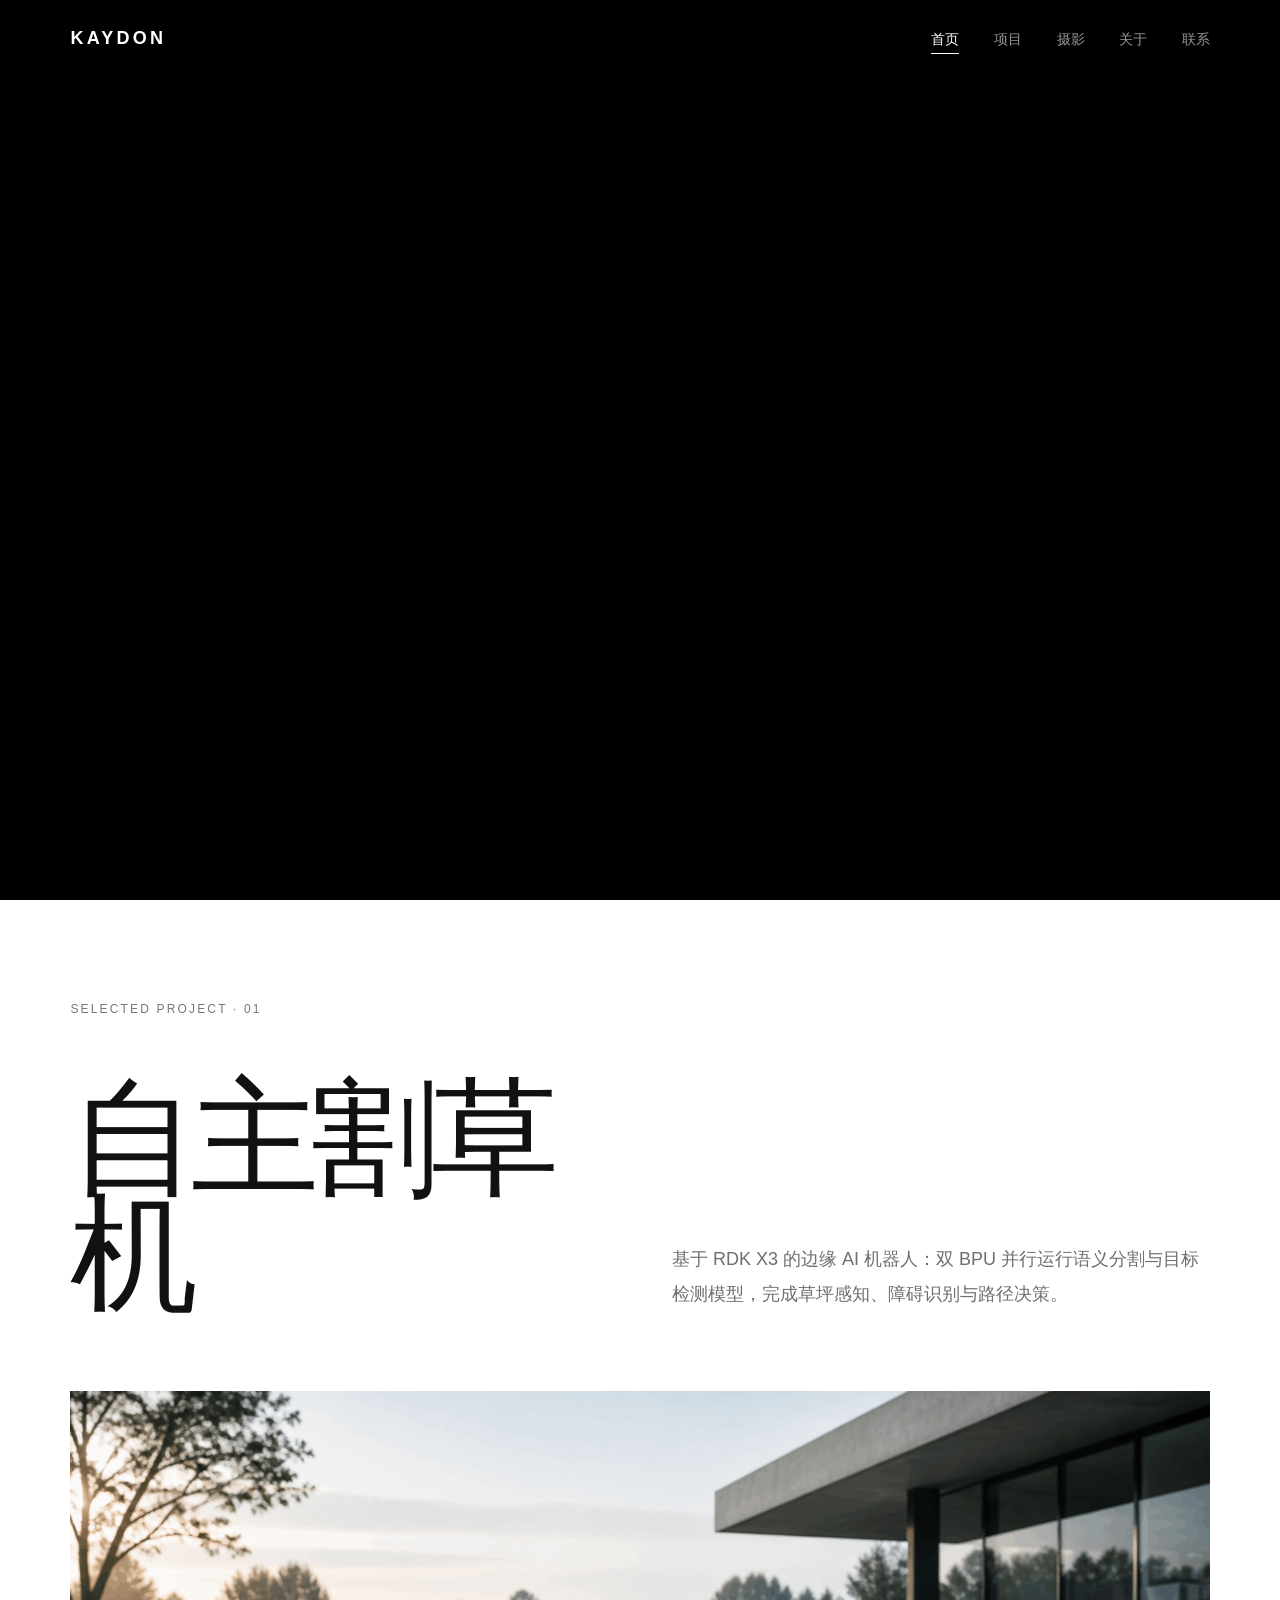
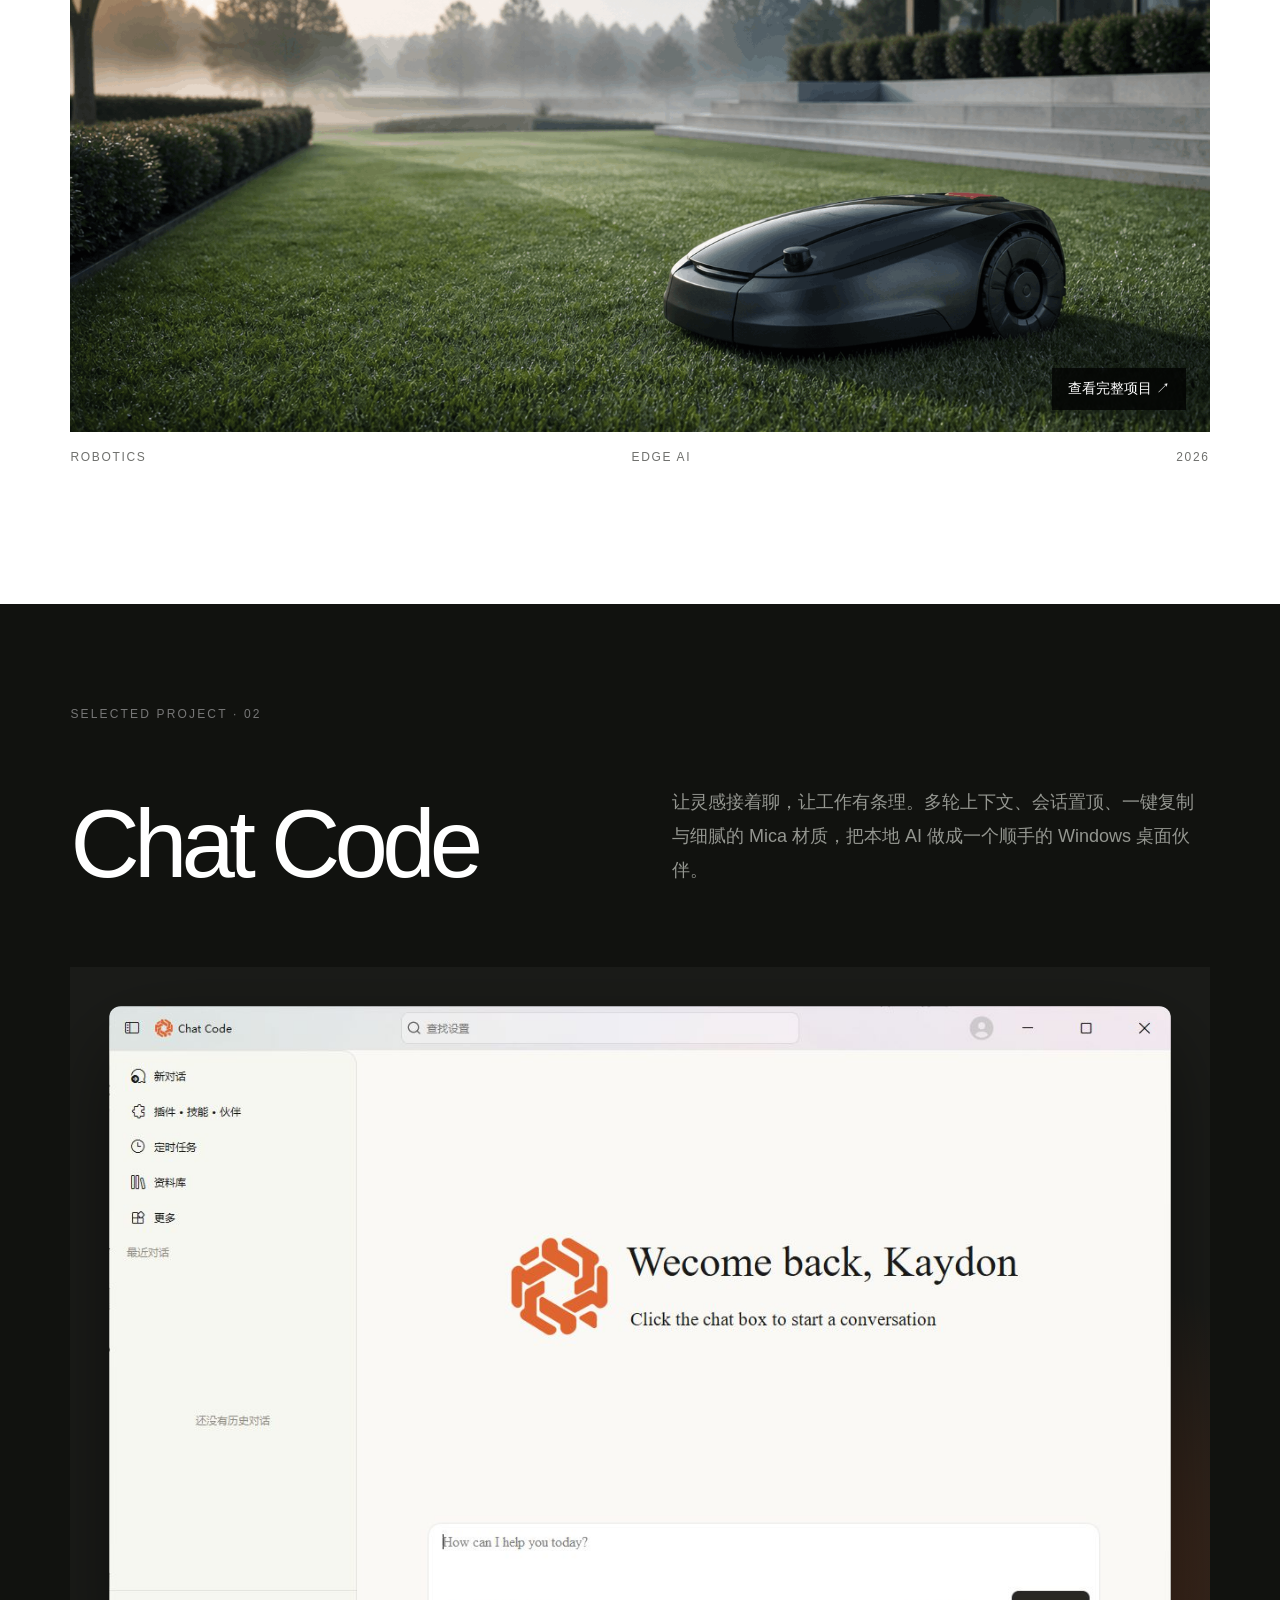
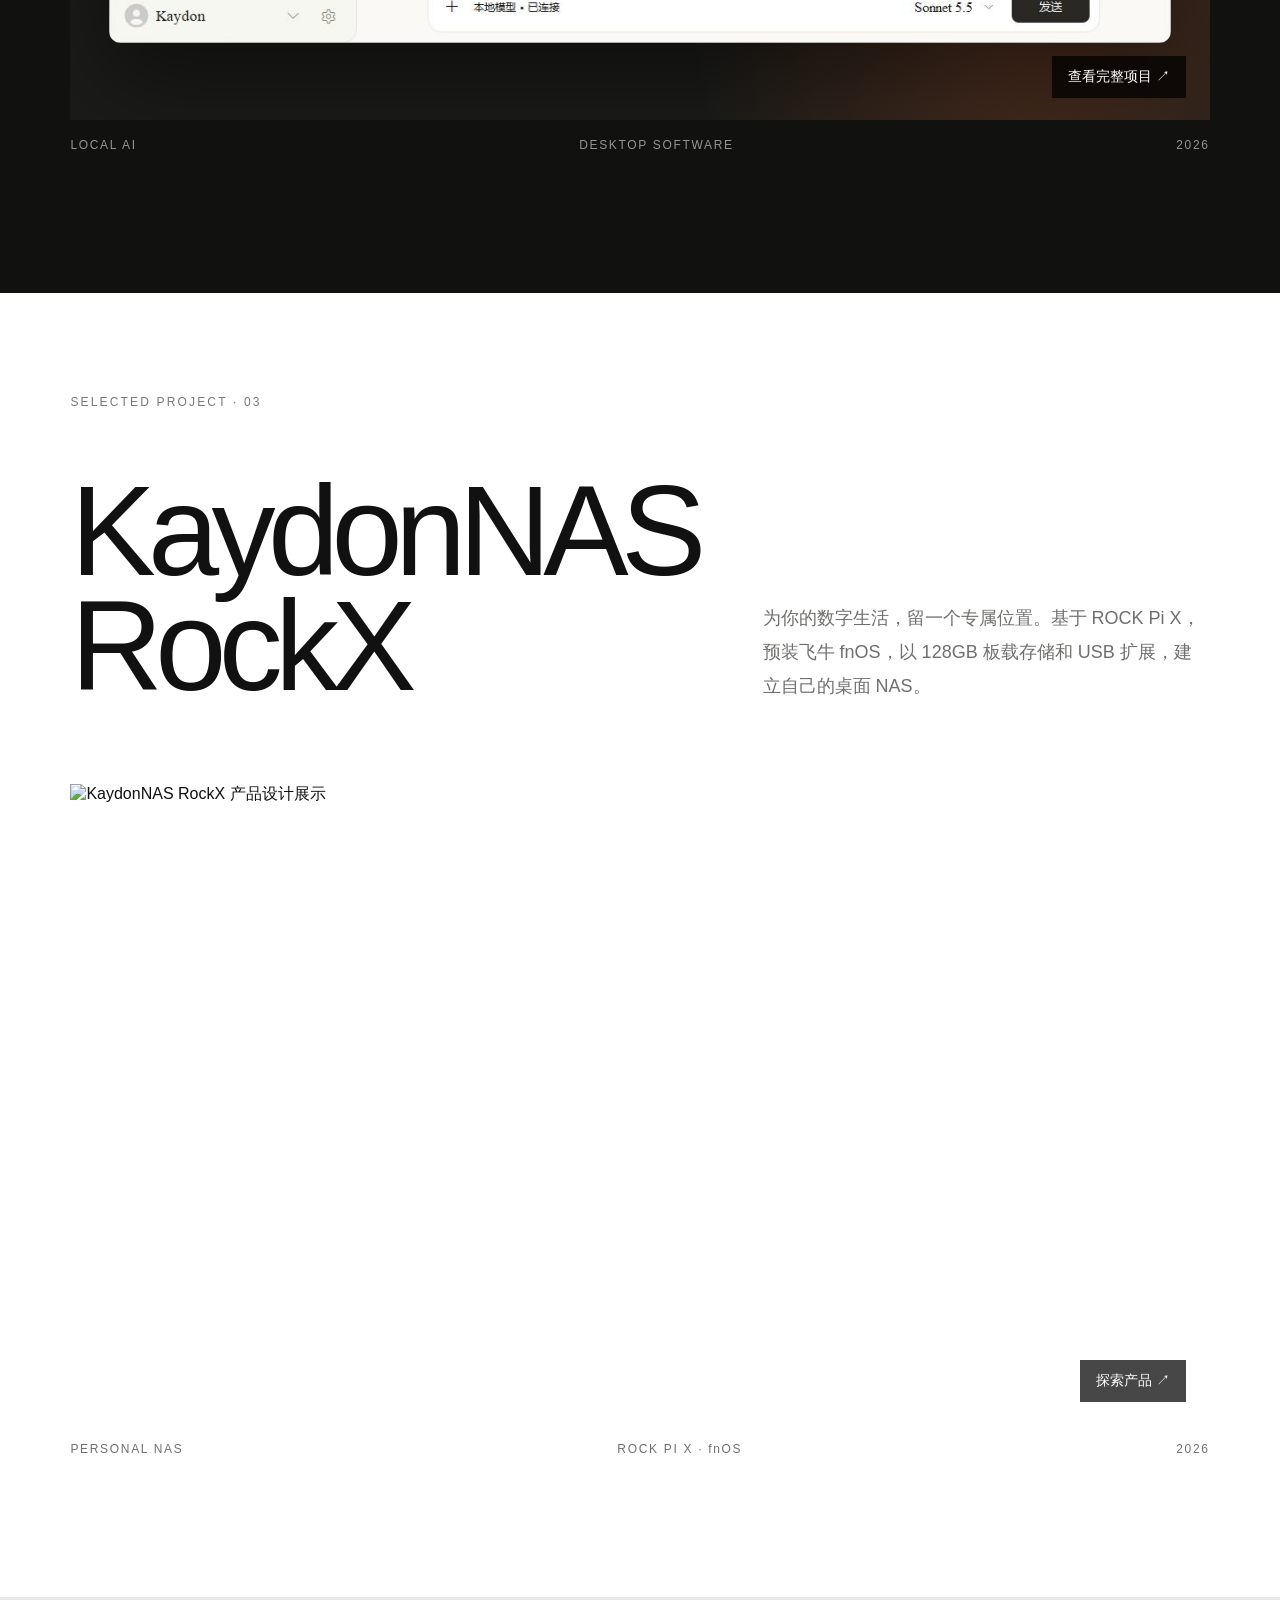
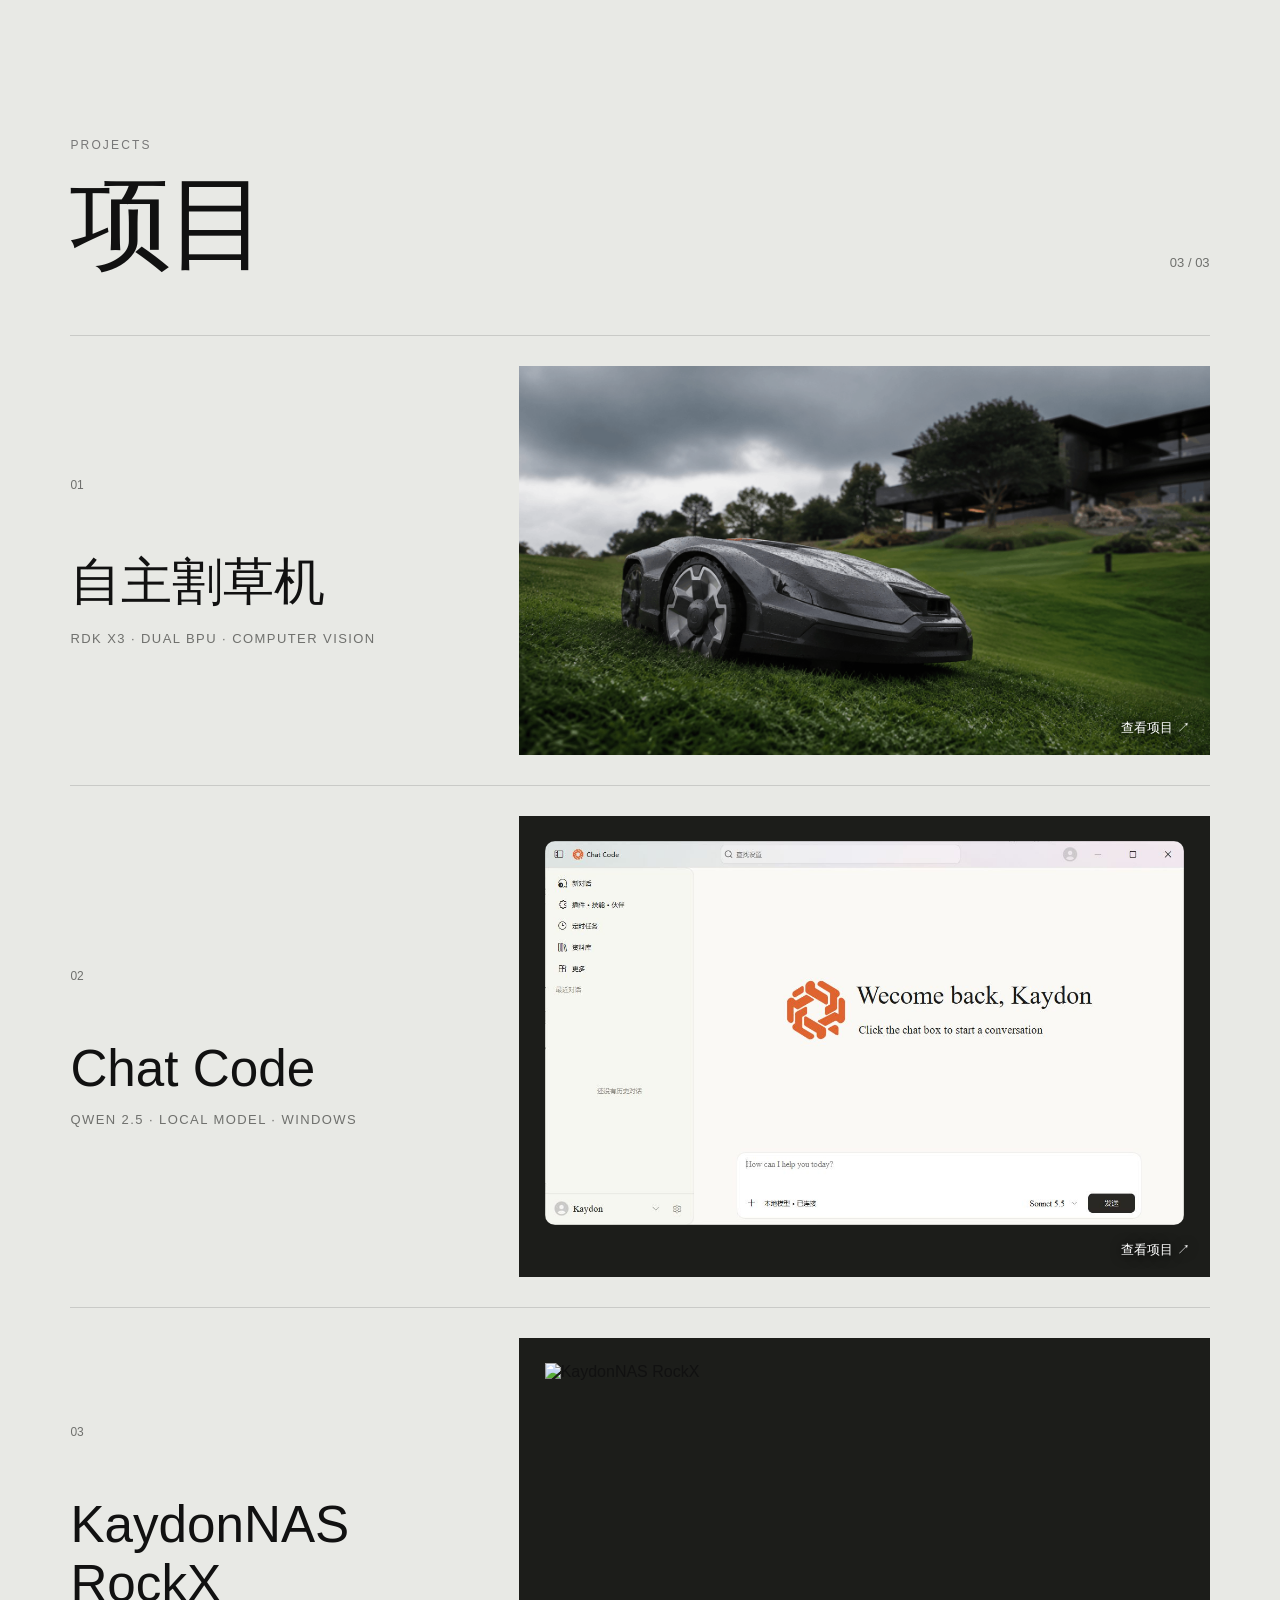
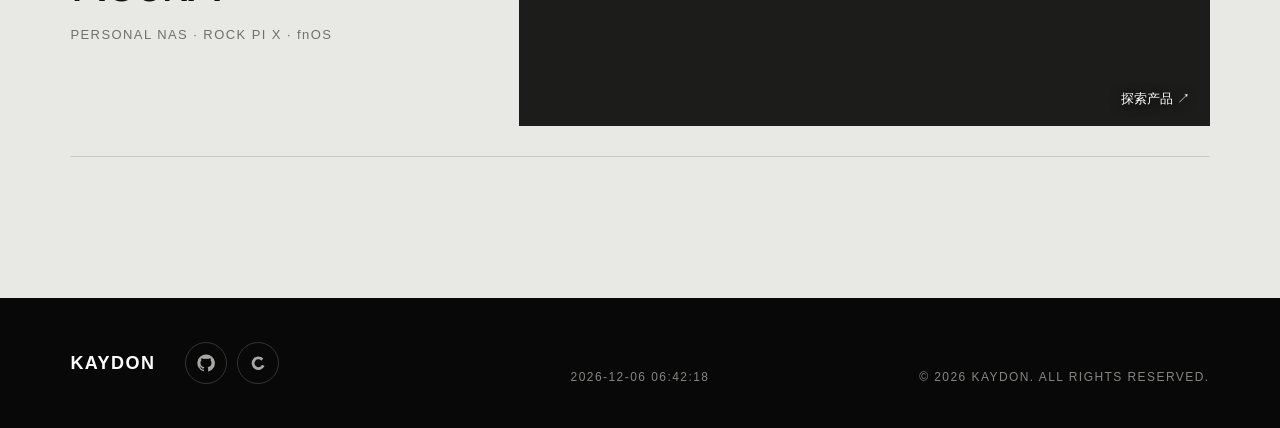
==== commit c82ee84e: "Add files via upload" ====
--- a/index.html
+++ b/index.html
@@ -1,19 +1,20 @@
-<!DOCTYPE html>
-<html lang="zh-CN">
-<head>
-  <meta charset="UTF-8"><meta name="viewport" content="width=device-width,initial-scale=1">
-  <meta name="description" content="KAYDON 个人项目与摄影作品。">
-  <title>KAYDON</title><link rel="stylesheet" href="css/style.css?v=20261026-4">
-</head>
-<body class="home-page">
-  <header class="site-header" id="siteHeader"><a class="brand" href="index.html">KAYDON</a><button class="menu-toggle" type="button" aria-label="打开菜单" aria-expanded="false"><span></span><span></span></button><nav class="nav" aria-label="主导航"><a class="nav-link active" href="index.html">首页</a><div class="nav-project"><button class="nav-link project-trigger" type="button" aria-expanded="false">项目</button><div class="project-menu"><p>项目目录</p><a href="mower.html"><span><b>01</b>自主割草机</span><em>完整项目 ↗</em></a><a href="chatcode.html"><span><b>02</b>Chat Code</span><em>完整项目 ↗</em></a><a href="works.html"><span><b>03</b>更多项目</span><em>项目档案 ↗</em></a></div></div><a class="nav-link" href="photography.html">摄影</a><a class="nav-link" href="about.html">关于</a><a class="nav-link" href="contact.html">联系</a></nav></header>
-  <main>
-    <section class="hero" aria-label="首页视频"><video class="hero-video" autoplay muted loop playsinline><source src="assets/videos/hero.mp4" type="video/mp4"></video><div class="hero-overlay"></div></section>
-    <section class="home-project reveal-section"><div class="home-project-head"><p class="section-kicker">SELECTED PROJECT · 01</p><h1>自主割草机</h1><p>基于 RDK X3 的边缘 AI 机器人：双 BPU 并行运行语义分割与目标检测模型，完成草坪感知、障碍识别与路径决策。</p></div><a class="home-project-image" href="mower.html"><img src="assets/images/mower-navigation.png" alt="自主割草机在庭院工作"><span>查看完整项目 ↗</span></a><div class="home-project-meta"><span>ROBOTICS</span><span>EDGE AI</span><span>2026</span></div></section>
-    <section class="home-project home-project-software reveal-section" id="chatcode-preview"><div class="home-project-head"><p class="section-kicker">SELECTED PROJECT · 02</p><h1>Chat Code</h1><p>让灵感接着聊，让工作有条理。多轮上下文、会话置顶、一键复制与细腻的 Mica 材质，把本地 AI 做成一个顺手的 Windows 桌面伙伴。</p></div><a class="home-project-image software-preview" href="chatcode.html"><img src="assets/images/chatcode-main-clean.png" alt="Chat Code 本地 AI 工作台主界面"><span>查看完整项目 ↗</span></a><div class="home-project-meta"><span>LOCAL AI</span><span>DESKTOP SOFTWARE</span><span>2026</span></div></section>
-    <section class="project-index reveal-section"><div class="project-index-head"><p class="section-kicker">PROJECTS</p><h2>项目</h2><span>02 / 02</span></div><div class="project-index-list"><a class="project-index-item" href="mower.html"><div><span>01</span><h3>自主割草机</h3><p>RDK X3 · DUAL BPU · COMPUTER VISION</p></div><img src="assets/images/mower-all-terrain.png" alt="自主割草机项目预览"><em>查看项目 ↗</em></a><a id="chatcode-index" class="project-index-item software-index" href="chatcode.html"><div><span>02</span><h3>Chat Code</h3><p>QWEN 2.5 · LOCAL MODEL · WINDOWS</p></div><figure class="software-thumbnail"><img src="assets/images/chatcode-main-clean.png" alt="Chat Code 项目预览，完整窗口含圆角"></figure><em>查看项目 ↗</em></a></div></section>
-  </main>
-  <footer class="site-footer"><div class="footer-identity"><a class="footer-brand" href="index.html">KAYDON</a><nav class="footer-links" aria-label="外部平台"><a href="https://github.com/Liang-Kaidong/" target="_blank" rel="noopener noreferrer">GITHUB ↗</a><a href="https://blog.csdn.net/2401_88324294?spm=1000.2115.3001.5343" target="_blank" rel="noopener noreferrer">CSDN ↗</a></nav></div><p>PROJECTS · PHOTOGRAPHY</p><p>© 2026 KAYDON. ALL RIGHTS RESERVED.</p></footer>
-  <script src="js/main.js?v=20261026-1"></script>
-</body>
-</html>
+<!DOCTYPE html>
+<html lang="zh-CN">
+<head>
+  <meta charset="UTF-8"><meta name="viewport" content="width=device-width,initial-scale=1">
+  <meta name="description" content="KAYDON 个人项目与摄影作品。">
+  <title>KAYDON</title><link rel="stylesheet" href="css/style.css?v=20261026-4">
+<link rel="stylesheet" href="css/rockx.css?v=20261109-2"></head>
+<body class="home-page">
+  <header class="site-header" id="siteHeader"><a class="brand" href="index.html">KAYDON</a><button class="menu-toggle" type="button" aria-label="打开菜单" aria-expanded="false"><span></span><span></span></button><nav class="nav" aria-label="主导航"><a class="nav-link active" href="index.html">首页</a><div class="nav-project"><button class="nav-link project-trigger" type="button" aria-expanded="false">项目</button><div class="project-menu"><p>项目目录</p><a href="mower.html"><span><b>01</b>自主割草机</span><em>完整项目 ↗</em></a><a href="chatcode.html"><span><b>02</b>Chat Code</span><em>完整项目 ↗</em></a><a href="rockx.html"><span><b>03</b>KaydonNAS RockX</span><em>产品介绍 ↗</em></a><a href="works.html"><span><b>04</b>更多项目</span><em>项目档案 ↗</em></a></div></div><a class="nav-link" href="photography.html">摄影</a><a class="nav-link" href="about.html">关于</a><a class="nav-link" href="contact.html">联系</a></nav></header>
+  <main>
+    <section class="hero" aria-label="首页视频"><video class="hero-video" autoplay muted loop playsinline><source src="assets/videos/hero.mp4" type="video/mp4"></video><div class="hero-overlay"></div></section>
+    <section class="home-project reveal-section"><div class="home-project-head"><p class="section-kicker">SELECTED PROJECT · 01</p><h1>自主割草机</h1><p>基于 RDK X3 的边缘 AI 机器人：双 BPU 并行运行语义分割与目标检测模型，完成草坪感知、障碍识别与路径决策。</p></div><a class="home-project-image" href="mower.html"><img src="assets/images/mower-navigation.png" alt="自主割草机在庭院工作"><span>查看完整项目 ↗</span></a><div class="home-project-meta"><span>ROBOTICS</span><span>EDGE AI</span><span>2026</span></div></section>
+    <section class="home-project home-project-software reveal-section" id="chatcode-preview"><div class="home-project-head"><p class="section-kicker">SELECTED PROJECT · 02</p><h1>Chat Code</h1><p>让灵感接着聊，让工作有条理。多轮上下文、会话置顶、一键复制与细腻的 Mica 材质，把本地 AI 做成一个顺手的 Windows 桌面伙伴。</p></div><a class="home-project-image software-preview" href="chatcode.html"><img src="assets/images/chatcode-main-clean.png" alt="Chat Code 本地 AI 工作台主界面"><span>查看完整项目 ↗</span></a><div class="home-project-meta"><span>LOCAL AI</span><span>DESKTOP SOFTWARE</span><span>2026</span></div></section>
+    <section class="home-project home-rockx reveal-section"><div class="home-project-head"><p class="section-kicker">SELECTED PROJECT · 03</p><h1>KaydonNAS RockX</h1><p>为你的数字生活，留一个专属位置。基于 ROCK Pi X，预装飞牛 fnOS，以 128GB 板载存储和 USB 扩展，建立自己的桌面 NAS。</p></div><a class="home-project-image" href="rockx.html"><img src="assets/rockx/right.webp" alt="KaydonNAS RockX 产品设计展示" loading="lazy"><span>探索产品 ↗</span></a><div class="home-project-meta"><span>PERSONAL NAS</span><span>ROCK PI X · fnOS</span><span>2026</span></div></section><section class="project-index reveal-section"><div class="project-index-head"><p class="section-kicker">PROJECTS</p><h2>项目</h2><span>03 / 03</span></div><div class="project-index-list"><a class="project-index-item" href="mower.html"><div><span>01</span><h3>自主割草机</h3><p>RDK X3 · DUAL BPU · COMPUTER VISION</p></div><img src="assets/images/mower-all-terrain.png" alt="自主割草机项目预览"><em>查看项目 ↗</em></a><a id="chatcode-index" class="project-index-item software-index" href="chatcode.html"><div><span>02</span><h3>Chat Code</h3><p>QWEN 2.5 · LOCAL MODEL · WINDOWS</p></div><figure class="software-thumbnail"><img src="assets/images/chatcode-main-clean.png" alt="Chat Code 项目预览，完整窗口含圆角"></figure><em>查看项目 ↗</em></a><a class="project-index-item" href="rockx.html"><div><span>03</span><h3>KaydonNAS RockX</h3><p>PERSONAL NAS · ROCK PI X · fnOS</p></div><img src="assets/rockx/right.webp" alt="KaydonNAS RockX" loading="lazy"><em>探索产品 ↗</em></a></div></section>
+  </main>
+  <footer class="site-footer"><div class="footer-identity"><a class="footer-brand" href="index.html">KAYDON</a><nav class="footer-links" aria-label="外部平台"><a href="https://github.com/Liang-Kaidong/" target="_blank" rel="noopener noreferrer">GITHUB ↗</a><a href="https://blog.csdn.net/2401_88324294?spm=1000.2115.3001.5343" target="_blank" rel="noopener noreferrer">CSDN ↗</a></nav></div><p>PROJECTS · PHOTOGRAPHY</p><p>© 2026 KAYDON. ALL RIGHTS RESERVED.</p></footer>
+  <script src="js/main.js?v=20261109-2"></script>
+</body>
+</html>
+
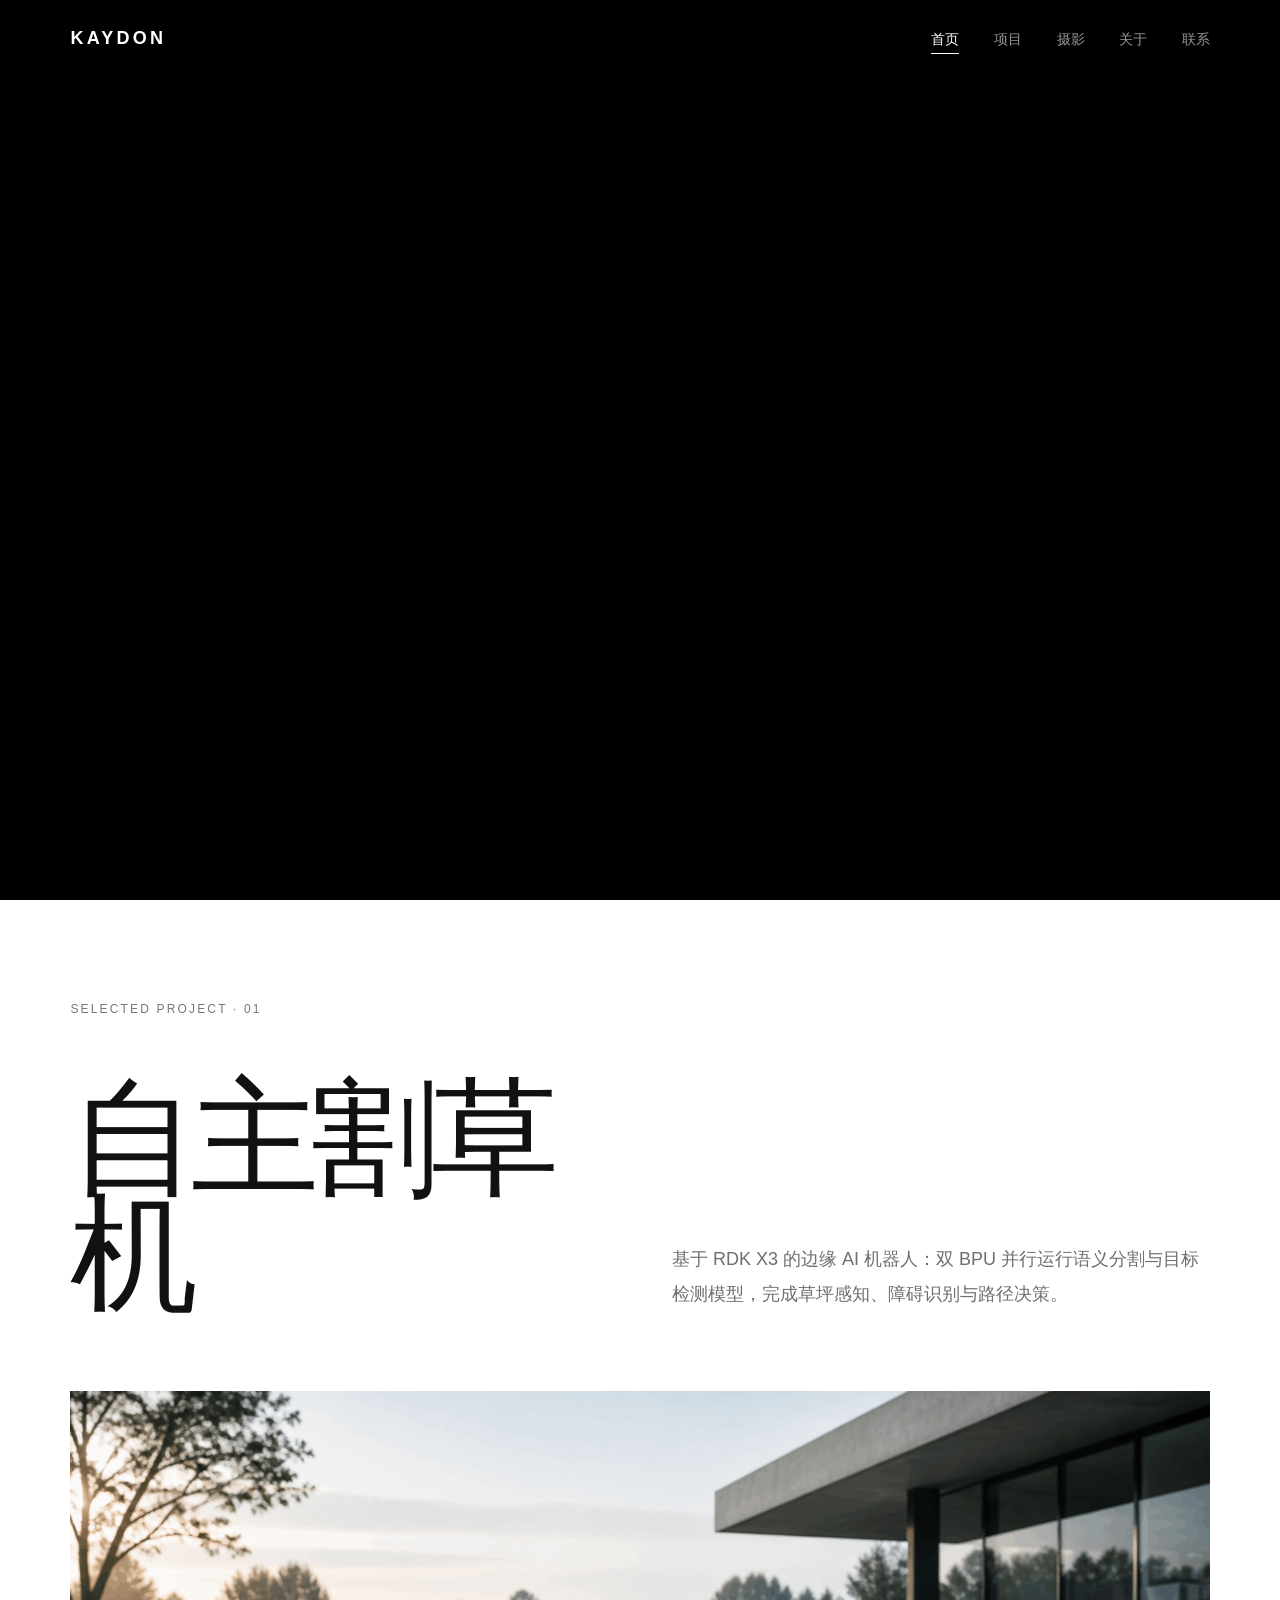
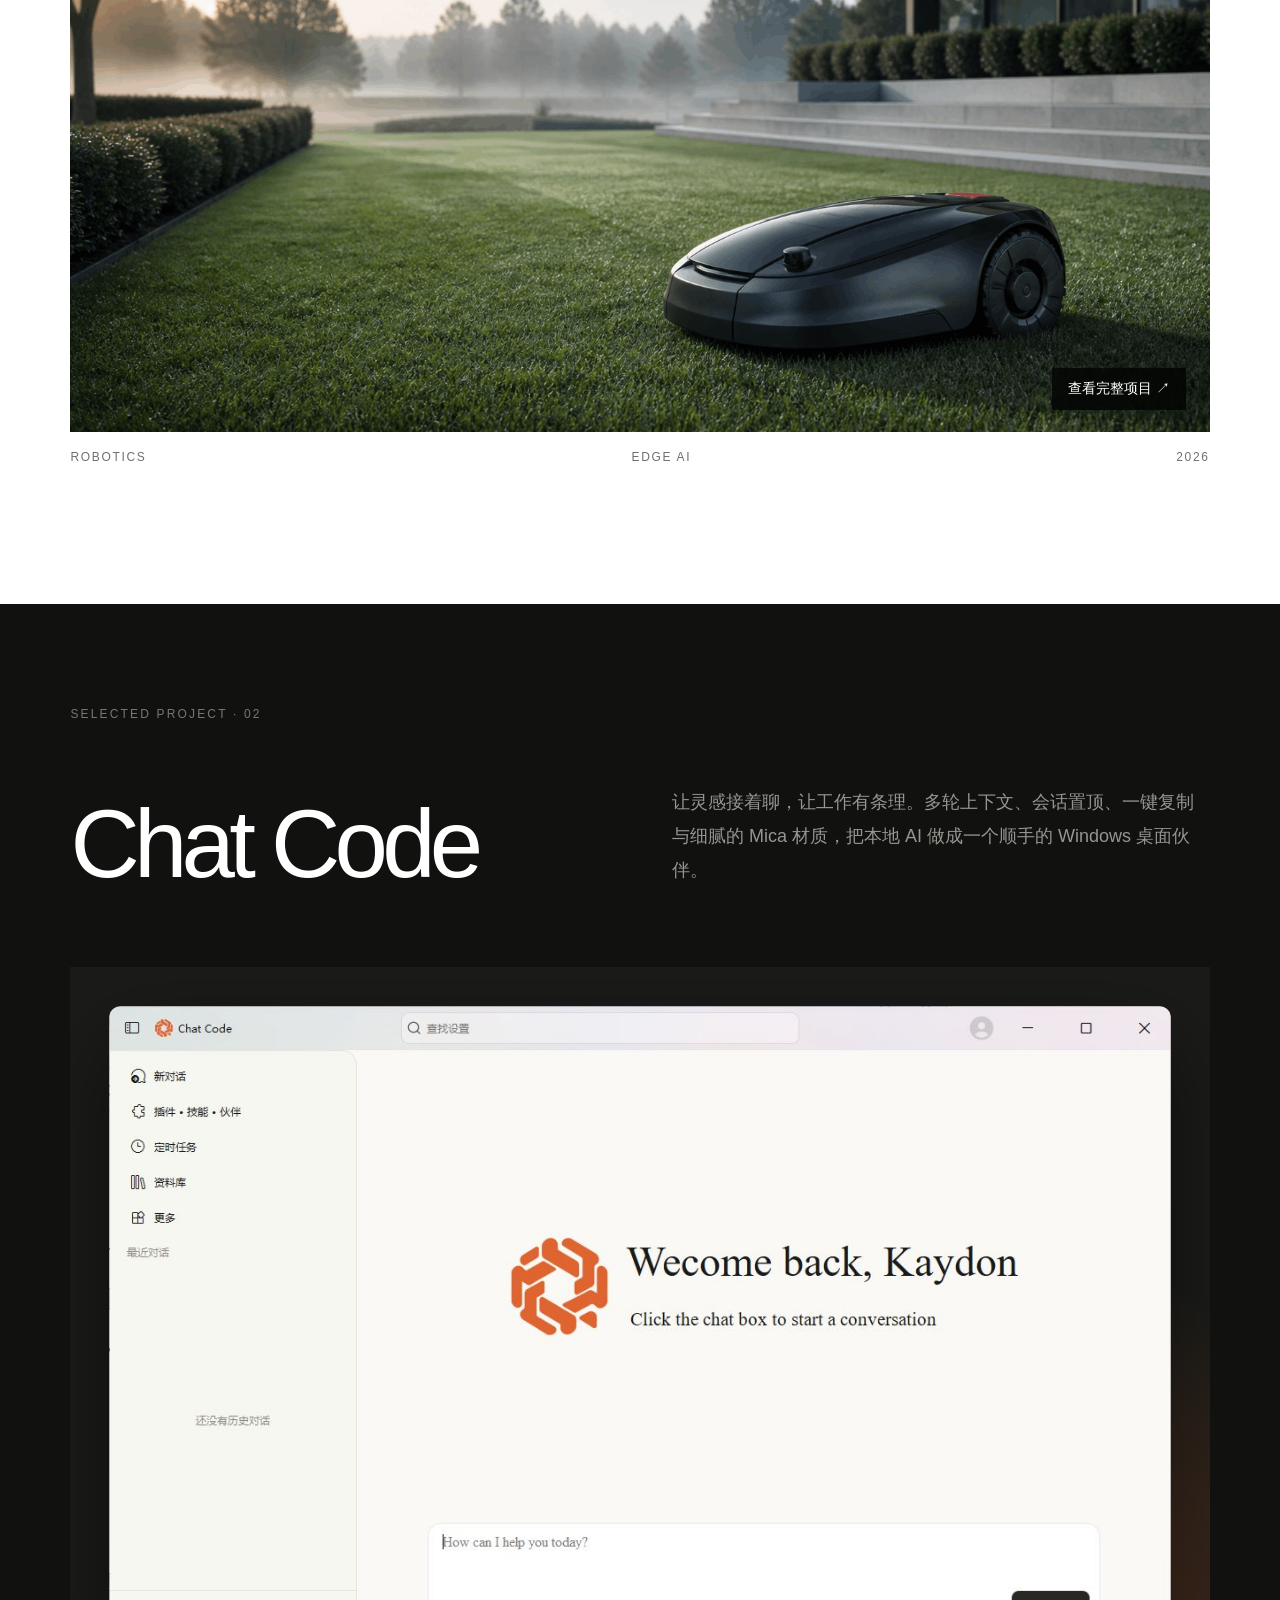
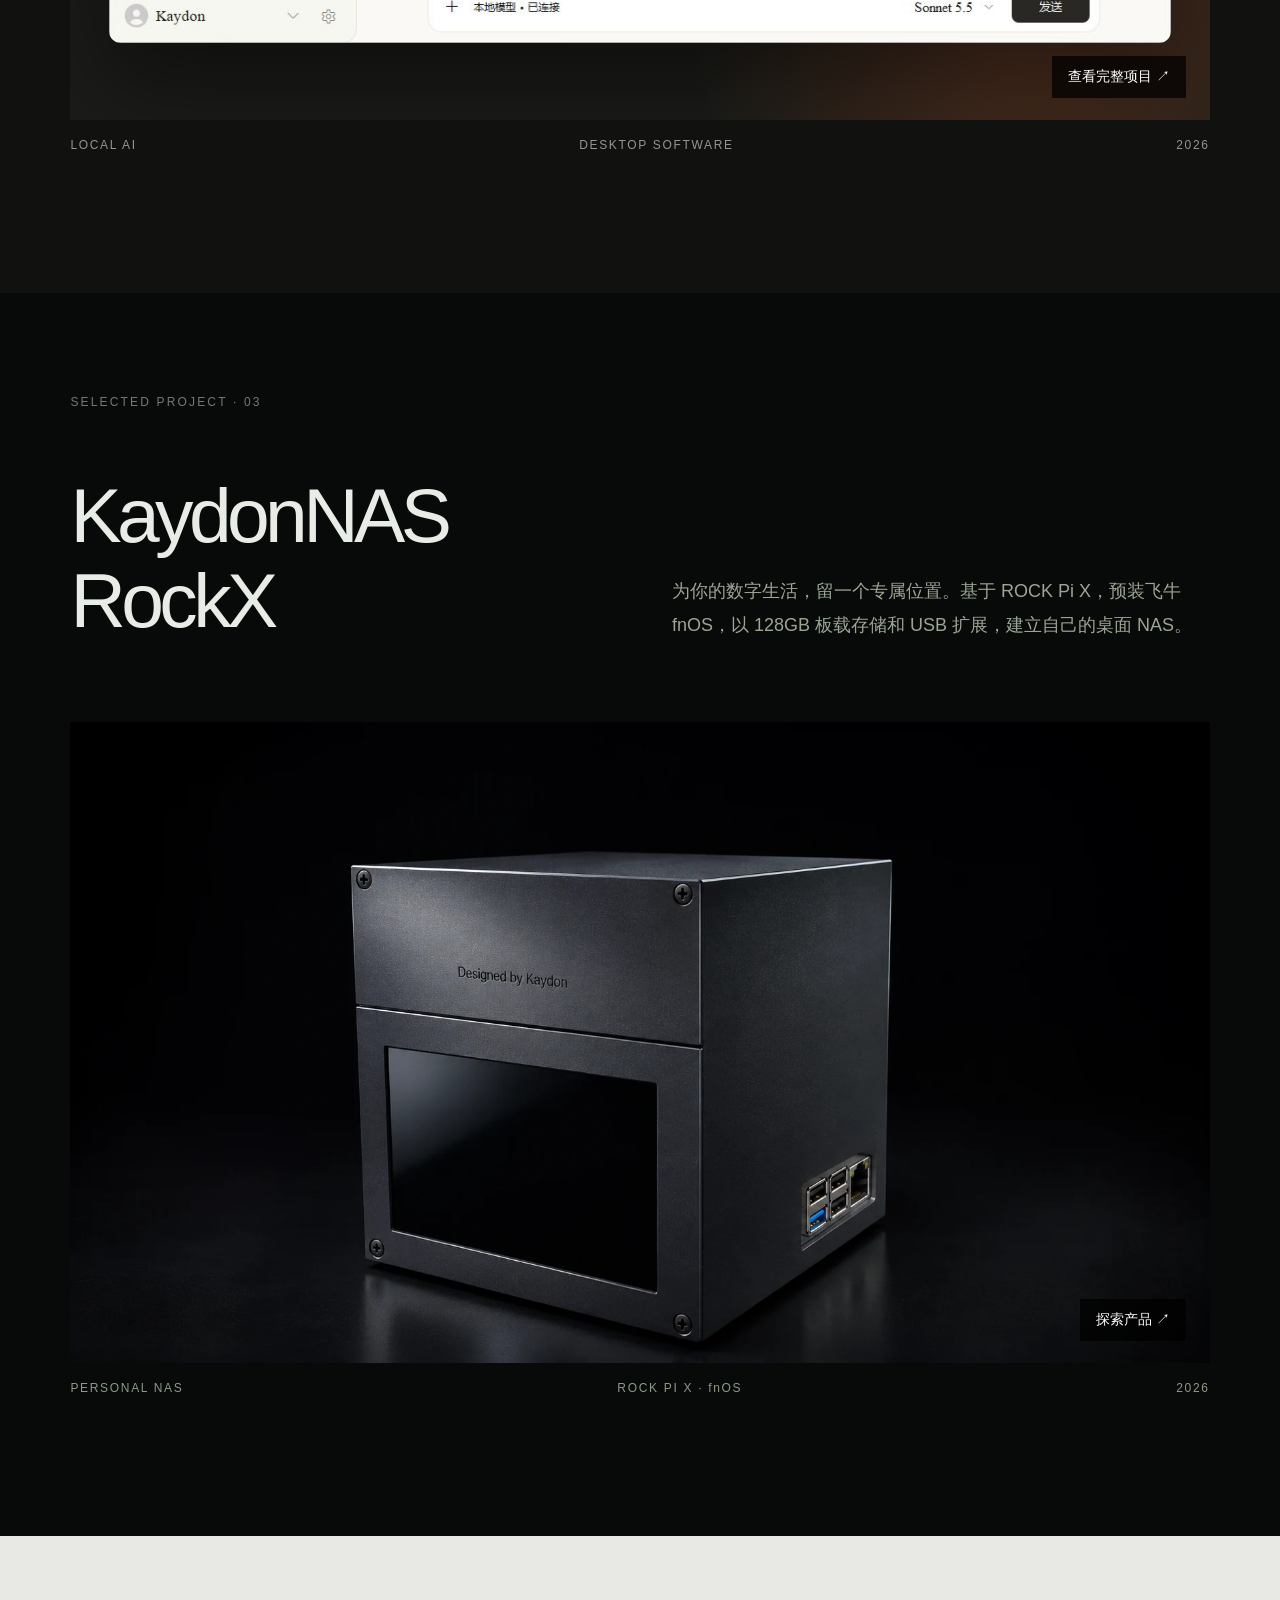
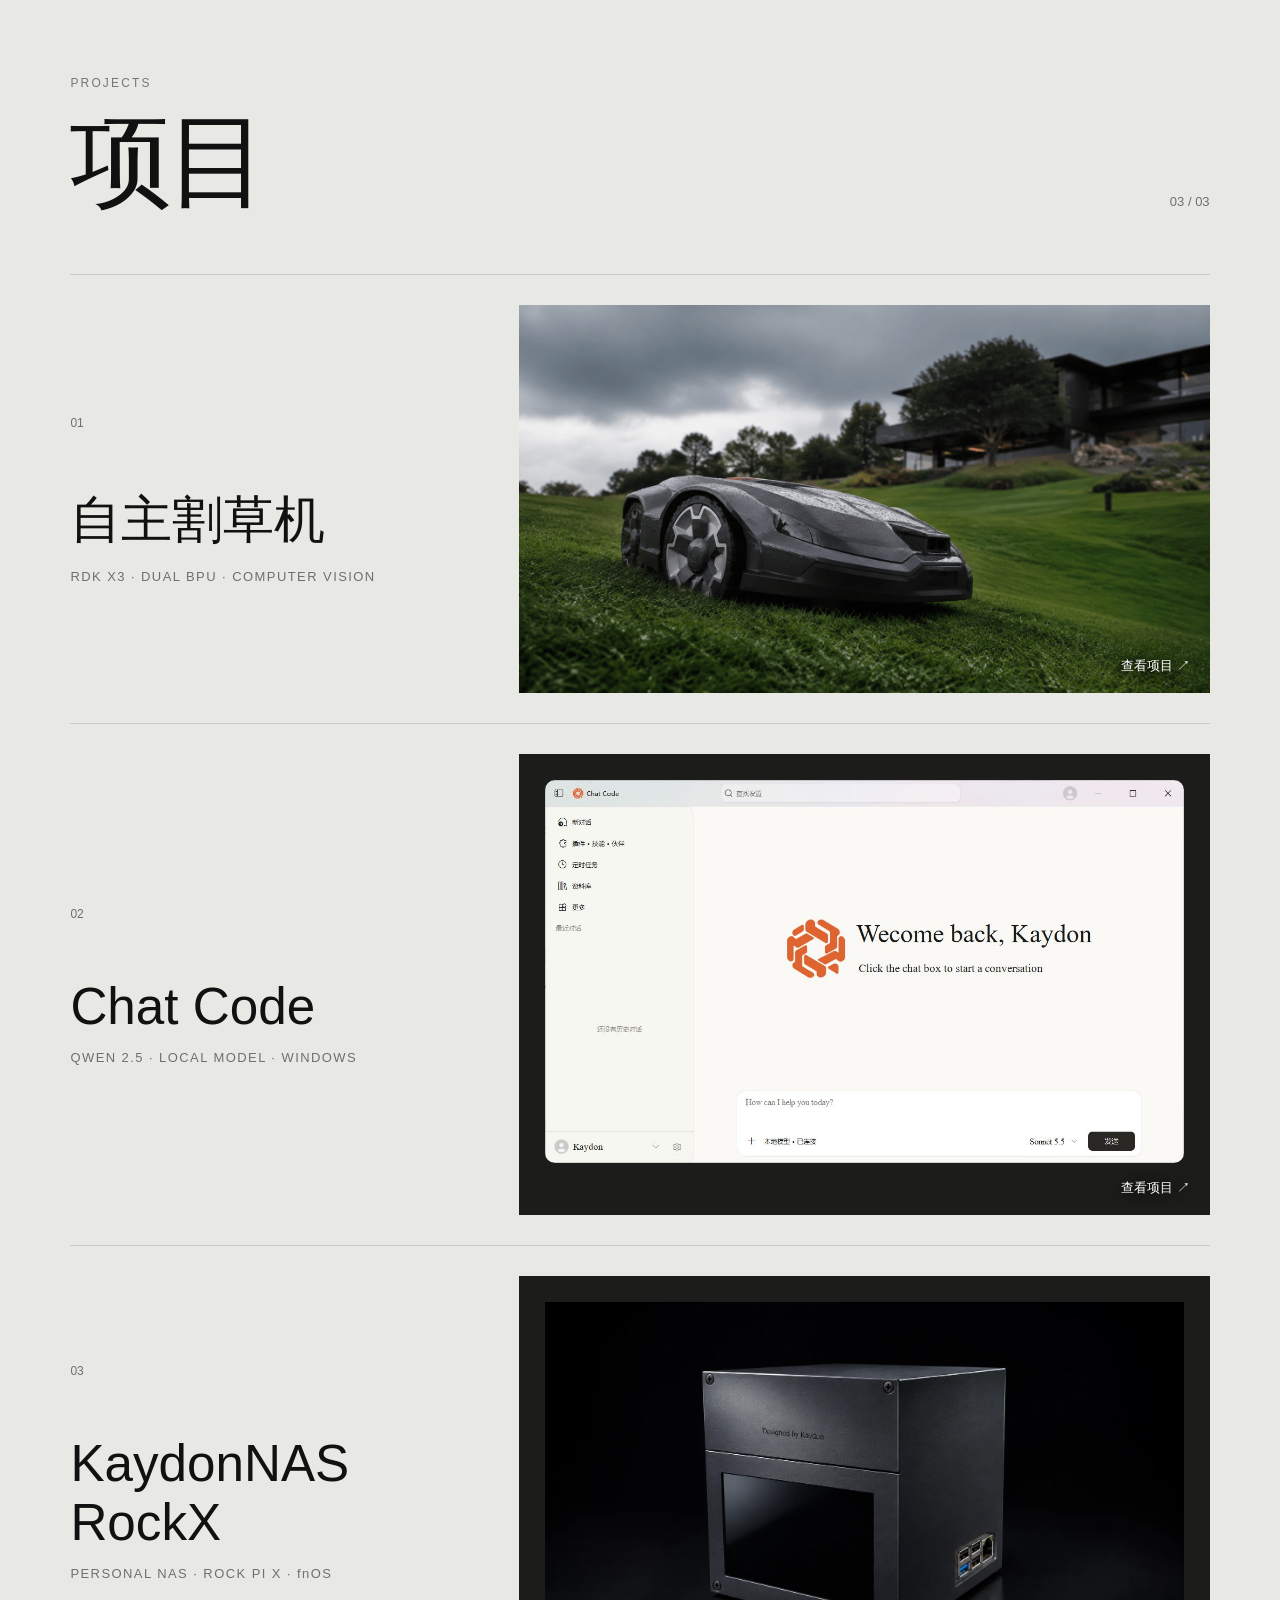
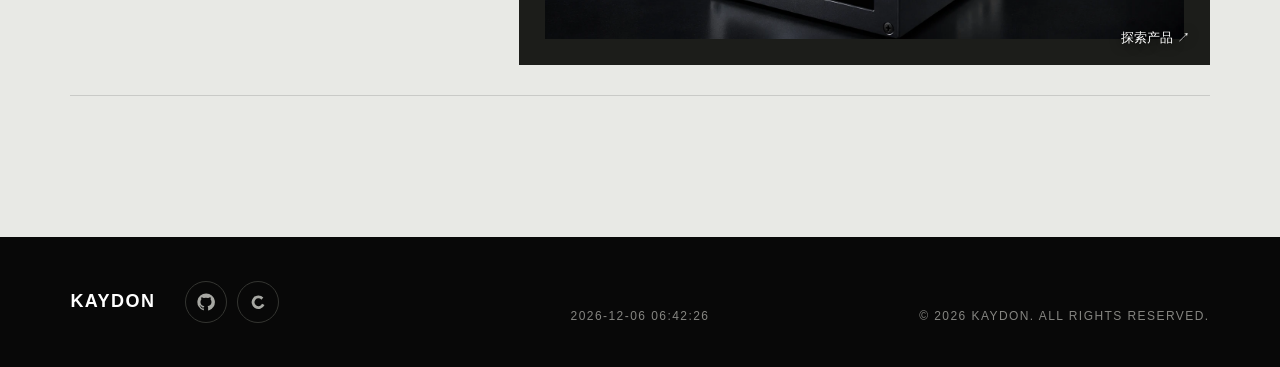
==== commit 2b7a9fb3: "[20261110] Add NAS page" ====
--- a/index.html
+++ b/index.html
@@ -1,20 +1,20 @@
-<!DOCTYPE html>
-<html lang="zh-CN">
-<head>
-  <meta charset="UTF-8"><meta name="viewport" content="width=device-width,initial-scale=1">
-  <meta name="description" content="KAYDON 个人项目与摄影作品。">
-  <title>KAYDON</title><link rel="stylesheet" href="css/style.css?v=20261026-4">
-<link rel="stylesheet" href="css/rockx.css?v=20261109-2"></head>
-<body class="home-page">
-  <header class="site-header" id="siteHeader"><a class="brand" href="index.html">KAYDON</a><button class="menu-toggle" type="button" aria-label="打开菜单" aria-expanded="false"><span></span><span></span></button><nav class="nav" aria-label="主导航"><a class="nav-link active" href="index.html">首页</a><div class="nav-project"><button class="nav-link project-trigger" type="button" aria-expanded="false">项目</button><div class="project-menu"><p>项目目录</p><a href="mower.html"><span><b>01</b>自主割草机</span><em>完整项目 ↗</em></a><a href="chatcode.html"><span><b>02</b>Chat Code</span><em>完整项目 ↗</em></a><a href="rockx.html"><span><b>03</b>KaydonNAS RockX</span><em>产品介绍 ↗</em></a><a href="works.html"><span><b>04</b>更多项目</span><em>项目档案 ↗</em></a></div></div><a class="nav-link" href="photography.html">摄影</a><a class="nav-link" href="about.html">关于</a><a class="nav-link" href="contact.html">联系</a></nav></header>
-  <main>
-    <section class="hero" aria-label="首页视频"><video class="hero-video" autoplay muted loop playsinline><source src="assets/videos/hero.mp4" type="video/mp4"></video><div class="hero-overlay"></div></section>
-    <section class="home-project reveal-section"><div class="home-project-head"><p class="section-kicker">SELECTED PROJECT · 01</p><h1>自主割草机</h1><p>基于 RDK X3 的边缘 AI 机器人：双 BPU 并行运行语义分割与目标检测模型，完成草坪感知、障碍识别与路径决策。</p></div><a class="home-project-image" href="mower.html"><img src="assets/images/mower-navigation.png" alt="自主割草机在庭院工作"><span>查看完整项目 ↗</span></a><div class="home-project-meta"><span>ROBOTICS</span><span>EDGE AI</span><span>2026</span></div></section>
-    <section class="home-project home-project-software reveal-section" id="chatcode-preview"><div class="home-project-head"><p class="section-kicker">SELECTED PROJECT · 02</p><h1>Chat Code</h1><p>让灵感接着聊，让工作有条理。多轮上下文、会话置顶、一键复制与细腻的 Mica 材质，把本地 AI 做成一个顺手的 Windows 桌面伙伴。</p></div><a class="home-project-image software-preview" href="chatcode.html"><img src="assets/images/chatcode-main-clean.png" alt="Chat Code 本地 AI 工作台主界面"><span>查看完整项目 ↗</span></a><div class="home-project-meta"><span>LOCAL AI</span><span>DESKTOP SOFTWARE</span><span>2026</span></div></section>
-    <section class="home-project home-rockx reveal-section"><div class="home-project-head"><p class="section-kicker">SELECTED PROJECT · 03</p><h1>KaydonNAS RockX</h1><p>为你的数字生活，留一个专属位置。基于 ROCK Pi X，预装飞牛 fnOS，以 128GB 板载存储和 USB 扩展，建立自己的桌面 NAS。</p></div><a class="home-project-image" href="rockx.html"><img src="assets/rockx/right.webp" alt="KaydonNAS RockX 产品设计展示" loading="lazy"><span>探索产品 ↗</span></a><div class="home-project-meta"><span>PERSONAL NAS</span><span>ROCK PI X · fnOS</span><span>2026</span></div></section><section class="project-index reveal-section"><div class="project-index-head"><p class="section-kicker">PROJECTS</p><h2>项目</h2><span>03 / 03</span></div><div class="project-index-list"><a class="project-index-item" href="mower.html"><div><span>01</span><h3>自主割草机</h3><p>RDK X3 · DUAL BPU · COMPUTER VISION</p></div><img src="assets/images/mower-all-terrain.png" alt="自主割草机项目预览"><em>查看项目 ↗</em></a><a id="chatcode-index" class="project-index-item software-index" href="chatcode.html"><div><span>02</span><h3>Chat Code</h3><p>QWEN 2.5 · LOCAL MODEL · WINDOWS</p></div><figure class="software-thumbnail"><img src="assets/images/chatcode-main-clean.png" alt="Chat Code 项目预览，完整窗口含圆角"></figure><em>查看项目 ↗</em></a><a class="project-index-item" href="rockx.html"><div><span>03</span><h3>KaydonNAS RockX</h3><p>PERSONAL NAS · ROCK PI X · fnOS</p></div><img src="assets/rockx/right.webp" alt="KaydonNAS RockX" loading="lazy"><em>探索产品 ↗</em></a></div></section>
-  </main>
-  <footer class="site-footer"><div class="footer-identity"><a class="footer-brand" href="index.html">KAYDON</a><nav class="footer-links" aria-label="外部平台"><a href="https://github.com/Liang-Kaidong/" target="_blank" rel="noopener noreferrer">GITHUB ↗</a><a href="https://blog.csdn.net/2401_88324294?spm=1000.2115.3001.5343" target="_blank" rel="noopener noreferrer">CSDN ↗</a></nav></div><p>PROJECTS · PHOTOGRAPHY</p><p>© 2026 KAYDON. ALL RIGHTS RESERVED.</p></footer>
-  <script src="js/main.js?v=20261109-2"></script>
-</body>
-</html>
-
+<!DOCTYPE html>
+<html lang="zh-CN">
+<head>
+  <meta charset="UTF-8"><meta name="viewport" content="width=device-width,initial-scale=1">
+  <meta name="description" content="KAYDON 个人项目与摄影作品。">
+  <title>KAYDON</title><link rel="stylesheet" href="css/style.css?v=20261026-4">
+<link rel="stylesheet" href="css/rockx.css?v=20261109-2"></head>
+<body class="home-page">
+  <header class="site-header" id="siteHeader"><a class="brand" href="index.html">KAYDON</a><button class="menu-toggle" type="button" aria-label="打开菜单" aria-expanded="false"><span></span><span></span></button><nav class="nav" aria-label="主导航"><a class="nav-link active" href="index.html">首页</a><div class="nav-project"><button class="nav-link project-trigger" type="button" aria-expanded="false">项目</button><div class="project-menu"><p>项目目录</p><a href="mower.html"><span><b>01</b>自主割草机</span><em>完整项目 ↗</em></a><a href="chatcode.html"><span><b>02</b>Chat Code</span><em>完整项目 ↗</em></a><a href="rockx.html"><span><b>03</b>KaydonNAS RockX</span><em>产品介绍 ↗</em></a><a href="works.html"><span><b>04</b>更多项目</span><em>项目档案 ↗</em></a></div></div><a class="nav-link" href="photography.html">摄影</a><a class="nav-link" href="about.html">关于</a><a class="nav-link" href="contact.html">联系</a></nav></header>
+  <main>
+    <section class="hero" aria-label="首页视频"><video class="hero-video" autoplay muted loop playsinline><source src="assets/videos/hero.mp4" type="video/mp4"></video><div class="hero-overlay"></div></section>
+    <section class="home-project reveal-section"><div class="home-project-head"><p class="section-kicker">SELECTED PROJECT · 01</p><h1>自主割草机</h1><p>基于 RDK X3 的边缘 AI 机器人：双 BPU 并行运行语义分割与目标检测模型，完成草坪感知、障碍识别与路径决策。</p></div><a class="home-project-image" href="mower.html"><img src="assets/images/mower-navigation.png" alt="自主割草机在庭院工作"><span>查看完整项目 ↗</span></a><div class="home-project-meta"><span>ROBOTICS</span><span>EDGE AI</span><span>2026</span></div></section>
+    <section class="home-project home-project-software reveal-section" id="chatcode-preview"><div class="home-project-head"><p class="section-kicker">SELECTED PROJECT · 02</p><h1>Chat Code</h1><p>让灵感接着聊，让工作有条理。多轮上下文、会话置顶、一键复制与细腻的 Mica 材质，把本地 AI 做成一个顺手的 Windows 桌面伙伴。</p></div><a class="home-project-image software-preview" href="chatcode.html"><img src="assets/images/chatcode-main-clean.png" alt="Chat Code 本地 AI 工作台主界面"><span>查看完整项目 ↗</span></a><div class="home-project-meta"><span>LOCAL AI</span><span>DESKTOP SOFTWARE</span><span>2026</span></div></section>
+    <section class="home-project home-rockx reveal-section"><div class="home-project-head"><p class="section-kicker">SELECTED PROJECT · 03</p><h1>KaydonNAS RockX</h1><p>为你的数字生活，留一个专属位置。基于 ROCK Pi X，预装飞牛 fnOS，以 128GB 板载存储和 USB 扩展，建立自己的桌面 NAS。</p></div><a class="home-project-image" href="rockx.html"><img src="assets/rockx/right.webp" alt="KaydonNAS RockX 产品设计展示" loading="lazy"><span>探索产品 ↗</span></a><div class="home-project-meta"><span>PERSONAL NAS</span><span>ROCK PI X · fnOS</span><span>2026</span></div></section><section class="project-index reveal-section"><div class="project-index-head"><p class="section-kicker">PROJECTS</p><h2>项目</h2><span>03 / 03</span></div><div class="project-index-list"><a class="project-index-item" href="mower.html"><div><span>01</span><h3>自主割草机</h3><p>RDK X3 · DUAL BPU · COMPUTER VISION</p></div><img src="assets/images/mower-all-terrain.png" alt="自主割草机项目预览"><em>查看项目 ↗</em></a><a id="chatcode-index" class="project-index-item software-index" href="chatcode.html"><div><span>02</span><h3>Chat Code</h3><p>QWEN 2.5 · LOCAL MODEL · WINDOWS</p></div><figure class="software-thumbnail"><img src="assets/images/chatcode-main-clean.png" alt="Chat Code 项目预览，完整窗口含圆角"></figure><em>查看项目 ↗</em></a><a class="project-index-item" href="rockx.html"><div><span>03</span><h3>KaydonNAS RockX</h3><p>PERSONAL NAS · ROCK PI X · fnOS</p></div><img src="assets/rockx/right.webp" alt="KaydonNAS RockX" loading="lazy"><em>探索产品 ↗</em></a></div></section>
+  </main>
+  <footer class="site-footer"><div class="footer-identity"><a class="footer-brand" href="index.html">KAYDON</a><nav class="footer-links" aria-label="外部平台"><a href="https://github.com/Liang-Kaidong/" target="_blank" rel="noopener noreferrer">GITHUB ↗</a><a href="https://blog.csdn.net/2401_88324294?spm=1000.2115.3001.5343" target="_blank" rel="noopener noreferrer">CSDN ↗</a></nav></div><p>PROJECTS · PHOTOGRAPHY</p><p>© 2026 KAYDON. ALL RIGHTS RESERVED.</p></footer>
+  <script src="js/main.js?v=20261109-2"></script>
+</body>
+</html>
+
--- a/css/style.css
+++ b/css/style.css
@@ -1,53 +1,53 @@
-:root{--black:#080808;--white:#fff;--soft:#f3f3f1;--ink:#111;--muted:#6f706d;--line:rgba(17,17,17,.14);--pad:clamp(24px,5.5vw,104px)}
-*{box-sizing:border-box;margin:0;padding:0}
-html{scroll-behavior:smooth}
-body{overflow-x:hidden;background:var(--white);color:var(--ink);font-family:"MiSans","Microsoft YaHei",Arial,sans-serif;-webkit-font-smoothing:antialiased}
-a{color:inherit;text-decoration:none}img{display:block;width:100%}button{font:inherit}
-.site-header{position:fixed;inset:0 0 auto;z-index:100;height:76px;padding:0 var(--pad);display:flex;align-items:center;justify-content:space-between;color:#fff;background:rgba(0,0,0,.08);backdrop-filter:blur(20px);transition:height .4s,color .4s,background .4s}
-.site-header.on-light,.placeholder-page .site-header{height:68px;color:var(--ink);background:rgba(255,255,255,.76)}
-.brand{font-size:18px;font-weight:700;letter-spacing:.18em}.nav{display:flex;gap:clamp(18px,2.7vw,40px)}
-.nav-link{position:relative;padding:25px 0 21px;font-size:14px;opacity:.58;transition:opacity .25s}.nav-link:hover,.nav-link.active{opacity:1}.nav-link::after{position:absolute;right:0;bottom:16px;left:0;height:1px;background:currentColor;content:"";transform:scaleX(0);transition:transform .3s}.nav-link:hover::after,.nav-link.active::after{transform:scaleX(1)}
-.menu-toggle{display:none;border:0;background:none;color:inherit}.menu-toggle span{display:block;width:22px;height:1px;margin:6px;background:currentColor}
-.hero{position:relative;height:100vh;min-height:620px;overflow:hidden;background:#000}.hero-video,.hero-overlay{position:absolute;inset:0;width:100%;height:100%}.hero-video{object-fit:cover}.hero-overlay{background:linear-gradient(180deg,rgba(0,0,0,.18),transparent 55%,rgba(0,0,0,.3));pointer-events:none}
-.section-kicker{font-size:12px!important;letter-spacing:.18em;text-transform:uppercase;color:#777}
-.intro{padding:clamp(120px,15vw,240px) var(--pad);background:#fff}.intro h1{max-width:1100px;margin:36px 0 68px;font-size:clamp(54px,8.2vw,138px);font-weight:400;line-height:.98;letter-spacing:-.055em}.intro-copy{max-width:590px;margin-left:auto;color:var(--muted);font-size:18px;line-height:1.9}
-.feature{min-height:100vh;padding:clamp(88px,10vw,180px) var(--pad);display:grid;grid-template-columns:minmax(320px,.72fr) minmax(0,1.28fr);gap:clamp(56px,8vw,150px);align-items:center}.feature-dark{background:var(--black);color:#fff}.feature-light{background:var(--soft)}.feature-reverse .feature-copy{order:2}.feature-reverse .feature-media{order:1}
-.feature-copy h2{margin:28px 0 36px;font-size:clamp(52px,6.3vw,106px);font-weight:400;line-height:.98;letter-spacing:-.05em}.feature-copy>p:not(.section-kicker){max-width:480px;color:#858680;font-size:17px;line-height:1.9}.feature-media{overflow:hidden;aspect-ratio:16/10;background:#ddd}.feature-media img{height:100%;object-fit:cover;transition:transform 1.2s cubic-bezier(.22,1,.36,1)}.feature-media:hover img{transform:scale(1.025)}.mower-page .feature-dark .feature-media:hover img{transform:none}
-.spec-list{display:grid;grid-template-columns:repeat(3,1fr);gap:20px;margin-top:70px;list-style:none;border-top:1px solid var(--line);padding-top:24px}.spec-list li{display:flex;flex-direction:column;gap:8px}.spec-list strong{font-size:clamp(19px,2vw,30px);font-weight:400}.spec-list span{color:var(--muted);font-size:13px}.feature-note{display:flex;align-items:center;gap:12px;margin-top:64px;color:#a6a6a2;font-size:14px}.pulse{width:8px;height:8px;border-radius:50%;background:#72e274;box-shadow:0 0 0 7px rgba(114,226,116,.12)}
-.quiet-section{padding:clamp(120px,14vw,220px) var(--pad);background:#fff}.quiet-section h2{max-width:1000px;margin:32px 0 110px;font-size:clamp(56px,7.5vw,126px);font-weight:400;line-height:.98;letter-spacing:-.055em}.quiet-grid{display:grid;grid-template-columns:repeat(4,1fr);border-top:1px solid var(--line)}.quiet-grid article{min-height:300px;padding:25px 28px;border-right:1px solid var(--line)}.quiet-grid article:first-child{padding-left:0}.quiet-grid article:last-child{border:0}.quiet-grid span{color:#92928d;font-size:12px}.quiet-grid h3{margin:84px 0 18px;font-size:22px;font-weight:400}.quiet-grid p{color:var(--muted);font-size:15px;line-height:1.75}
-.closing{padding:clamp(100px,12vw,190px) var(--pad);display:flex;align-items:flex-end;justify-content:space-between;background:#e8e9e5}.closing p{max-width:800px;font-size:clamp(48px,6.5vw,110px);line-height:1;letter-spacing:-.05em}.text-link{display:inline-flex;flex-shrink:0;gap:40px;padding-bottom:8px;border-bottom:1px solid;font-size:14px}.text-link span{transition:transform .25s}.text-link:hover span{transform:translate(3px,-3px)}
+:root{--black:#080808;--white:#fff;--soft:#f3f3f1;--ink:#111;--muted:#6f706d;--line:rgba(17,17,17,.14);--pad:clamp(24px,5.5vw,104px)}
+*{box-sizing:border-box;margin:0;padding:0}
+html{scroll-behavior:smooth}
+body{overflow-x:hidden;background:var(--white);color:var(--ink);font-family:"MiSans","Microsoft YaHei",Arial,sans-serif;-webkit-font-smoothing:antialiased}
+a{color:inherit;text-decoration:none}img{display:block;width:100%}button{font:inherit}
+.site-header{position:fixed;inset:0 0 auto;z-index:100;height:76px;padding:0 var(--pad);display:flex;align-items:center;justify-content:space-between;color:#fff;background:rgba(0,0,0,.08);backdrop-filter:blur(20px);transition:height .4s,color .4s,background .4s}
+.site-header.on-light,.placeholder-page .site-header{height:68px;color:var(--ink);background:rgba(255,255,255,.76)}
+.brand{font-size:18px;font-weight:700;letter-spacing:.18em}.nav{display:flex;gap:clamp(18px,2.7vw,40px)}
+.nav-link{position:relative;padding:25px 0 21px;font-size:14px;opacity:.58;transition:opacity .25s}.nav-link:hover,.nav-link.active{opacity:1}.nav-link::after{position:absolute;right:0;bottom:16px;left:0;height:1px;background:currentColor;content:"";transform:scaleX(0);transition:transform .3s}.nav-link:hover::after,.nav-link.active::after{transform:scaleX(1)}
+.menu-toggle{display:none;border:0;background:none;color:inherit}.menu-toggle span{display:block;width:22px;height:1px;margin:6px;background:currentColor}
+.hero{position:relative;height:100vh;min-height:620px;overflow:hidden;background:#000}.hero-video,.hero-overlay{position:absolute;inset:0;width:100%;height:100%}.hero-video{object-fit:cover}.hero-overlay{background:linear-gradient(180deg,rgba(0,0,0,.18),transparent 55%,rgba(0,0,0,.3));pointer-events:none}
+.section-kicker{font-size:12px!important;letter-spacing:.18em;text-transform:uppercase;color:#777}
+.intro{padding:clamp(120px,15vw,240px) var(--pad);background:#fff}.intro h1{max-width:1100px;margin:36px 0 68px;font-size:clamp(54px,8.2vw,138px);font-weight:400;line-height:.98;letter-spacing:-.055em}.intro-copy{max-width:590px;margin-left:auto;color:var(--muted);font-size:18px;line-height:1.9}
+.feature{min-height:100vh;padding:clamp(88px,10vw,180px) var(--pad);display:grid;grid-template-columns:minmax(320px,.72fr) minmax(0,1.28fr);gap:clamp(56px,8vw,150px);align-items:center}.feature-dark{background:var(--black);color:#fff}.feature-light{background:var(--soft)}.feature-reverse .feature-copy{order:2}.feature-reverse .feature-media{order:1}
+.feature-copy h2{margin:28px 0 36px;font-size:clamp(52px,6.3vw,106px);font-weight:400;line-height:.98;letter-spacing:-.05em}.feature-copy>p:not(.section-kicker){max-width:480px;color:#858680;font-size:17px;line-height:1.9}.feature-media{overflow:hidden;aspect-ratio:16/10;background:#ddd}.feature-media img{height:100%;object-fit:cover;transition:transform 1.2s cubic-bezier(.22,1,.36,1)}.feature-media:hover img{transform:scale(1.025)}.mower-page .feature-dark .feature-media:hover img{transform:none}
+.spec-list{display:grid;grid-template-columns:repeat(3,1fr);gap:20px;margin-top:70px;list-style:none;border-top:1px solid var(--line);padding-top:24px}.spec-list li{display:flex;flex-direction:column;gap:8px}.spec-list strong{font-size:clamp(19px,2vw,30px);font-weight:400}.spec-list span{color:var(--muted);font-size:13px}.feature-note{display:flex;align-items:center;gap:12px;margin-top:64px;color:#a6a6a2;font-size:14px}.pulse{width:8px;height:8px;border-radius:50%;background:#72e274;box-shadow:0 0 0 7px rgba(114,226,116,.12)}
+.quiet-section{padding:clamp(120px,14vw,220px) var(--pad);background:#fff}.quiet-section h2{max-width:1000px;margin:32px 0 110px;font-size:clamp(56px,7.5vw,126px);font-weight:400;line-height:.98;letter-spacing:-.055em}.quiet-grid{display:grid;grid-template-columns:repeat(4,1fr);border-top:1px solid var(--line)}.quiet-grid article{min-height:300px;padding:25px 28px;border-right:1px solid var(--line)}.quiet-grid article:first-child{padding-left:0}.quiet-grid article:last-child{border:0}.quiet-grid span{color:#92928d;font-size:12px}.quiet-grid h3{margin:84px 0 18px;font-size:22px;font-weight:400}.quiet-grid p{color:var(--muted);font-size:15px;line-height:1.75}
+.closing{padding:clamp(100px,12vw,190px) var(--pad);display:flex;align-items:flex-end;justify-content:space-between;background:#e8e9e5}.closing p{max-width:800px;font-size:clamp(48px,6.5vw,110px);line-height:1;letter-spacing:-.05em}.text-link{display:inline-flex;flex-shrink:0;gap:40px;padding-bottom:8px;border-bottom:1px solid;font-size:14px}.text-link span{transition:transform .25s}.text-link:hover span{transform:translate(3px,-3px)}
 .site-footer{display:grid;grid-template-columns:1fr auto 1fr;align-items:end;gap:40px;padding:44px var(--pad);background:#080808;color:#858581;font-size:12px;letter-spacing:.12em}.footer-identity{display:flex;align-items:center;gap:30px}.site-footer .footer-brand{color:#fff;font-size:18px;font-weight:700}.footer-links{display:flex;gap:10px}.footer-links a{width:42px;height:42px;display:grid;place-items:center;border:1px solid #343531;border-radius:50%;color:#a7a8a3;transition:border-color .25s,color .25s,transform .25s}.footer-links a:hover{border-color:#fff;color:#fff;transform:translateY(-3px)}.footer-links svg{width:18px;height:18px;fill:currentColor}.site-footer p:last-child{justify-self:end;white-space:nowrap}
-.placeholder-page{min-height:100vh;background:var(--white)}.placeholder-page main{min-height:calc(100vh - 114px);padding:180px var(--pad) 80px}.page-label{margin-bottom:30px;color:var(--muted);font-size:12px;letter-spacing:.18em}.placeholder-title{max-width:1100px;font-size:clamp(70px,10vw,160px);font-weight:400;line-height:.9;letter-spacing:-.06em}.placeholder-bottom{display:flex;justify-content:space-between;align-items:end;margin-top:150px;padding-top:26px;border-top:1px solid var(--line);color:var(--muted);font-size:15px}.placeholder-bottom p{max-width:460px;line-height:1.8}
-.reveal-section{opacity:0;transform:translateY(36px);transition:opacity .9s ease,transform .9s cubic-bezier(.22,1,.36,1)}.reveal-section.is-visible{opacity:1;transform:none}
+.placeholder-page{min-height:100vh;background:var(--white)}.placeholder-page main{min-height:calc(100vh - 114px);padding:180px var(--pad) 80px}.page-label{margin-bottom:30px;color:var(--muted);font-size:12px;letter-spacing:.18em}.placeholder-title{max-width:1100px;font-size:clamp(70px,10vw,160px);font-weight:400;line-height:.9;letter-spacing:-.06em}.placeholder-bottom{display:flex;justify-content:space-between;align-items:end;margin-top:150px;padding-top:26px;border-top:1px solid var(--line);color:var(--muted);font-size:15px}.placeholder-bottom p{max-width:460px;line-height:1.8}
+.reveal-section{opacity:0;transform:translateY(36px);transition:opacity .9s ease,transform .9s cubic-bezier(.22,1,.36,1)}.reveal-section.is-visible{opacity:1;transform:none}
 @media(max-width:820px){.site-header{height:64px}.nav{position:absolute;top:64px;right:0;left:0;padding:22px var(--pad) 30px;display:none;flex-direction:column;gap:0;background:rgba(255,255,255,.98);color:var(--ink)}.site-header.menu-open .nav{display:flex}.nav-link{padding:14px 0}.nav-link::after{display:none}.menu-toggle{display:block}.hero{min-height:520px}.intro h1{margin-bottom:48px}.intro-copy{margin-left:0}.feature,.feature-reverse{min-height:auto;grid-template-columns:1fr;gap:54px}.feature-reverse .feature-copy,.feature-reverse .feature-media{order:initial}.feature-media{aspect-ratio:4/3}.quiet-grid{grid-template-columns:1fr 1fr}.quiet-grid article{min-height:230px;border-bottom:1px solid var(--line)}.quiet-grid article:nth-child(2){border-right:0}.closing{align-items:flex-start;flex-direction:column;gap:60px}.site-footer{grid-template-columns:1fr;gap:20px}.footer-identity{align-items:flex-start;flex-direction:column;gap:18px}.site-footer p:last-child{justify-self:start;white-space:normal}}
-@media(max-width:520px){.intro h1,.feature-copy h2,.quiet-section h2{letter-spacing:-.04em}.spec-list{gap:10px}.quiet-grid{grid-template-columns:1fr}.quiet-grid article{min-height:auto;padding:24px 0;border-right:0}.quiet-grid h3{margin:52px 0 12px}.placeholder-bottom{align-items:flex-start;flex-direction:column;gap:45px}}
-@media(prefers-reduced-motion:reduce){html{scroll-behavior:auto}.reveal-section{opacity:1;transform:none}*,*::before{animation-duration:.01ms!important;transition-duration:.01ms!important}}
-
-/* Project portfolio */
-.nav-project{position:relative;display:flex;align-items:center}.project-trigger{border:0;background:none;color:inherit;font-family:inherit;cursor:pointer}.project-trigger>span{display:inline-block;margin-left:5px;font-size:11px;transition:transform .25s}.nav-project.open .project-trigger>span,.nav-project:hover .project-trigger>span{transform:rotate(180deg)}
-.project-menu{position:absolute;top:62px;left:50%;width:min(440px,calc(100vw - 48px));padding:22px;background:rgba(255,255,255,.97);color:var(--ink);box-shadow:0 22px 60px rgba(0,0,0,.14);opacity:0;visibility:hidden;transform:translate(-50%,10px);transition:.25s;backdrop-filter:blur(24px)}.nav-project:hover .project-menu,.nav-project:focus-within .project-menu,.nav-project.open .project-menu{opacity:1;visibility:visible;transform:translate(-50%,0)}.project-menu>p{padding:0 4px 14px;color:var(--muted);font-size:12px;letter-spacing:.12em}.project-menu>a{display:flex;align-items:center;justify-content:space-between;padding:18px 4px;border-top:1px solid var(--line);font-size:15px}.project-menu>a:hover{padding-right:9px}.project-menu b{margin-right:22px;color:#9a9a96;font-size:12px;font-weight:400}.project-menu em{color:var(--muted);font-size:12px;font-style:normal}
-.tone-transition{height:clamp(180px,30vw,460px);margin-top:-1px;background:linear-gradient(180deg,#000 0%,#080808 18%,#252525 44%,#8c8c8a 72%,#e2e2df 90%,#fff 100%)}
-.project-intro{padding:clamp(80px,10vw,160px) var(--pad) clamp(120px,15vw,240px);background:#fff}.project-intro h1{margin:28px 0 80px;font-size:clamp(70px,12vw,190px);font-weight:400;line-height:.9;letter-spacing:-.065em}.intro-meta{display:grid;grid-template-columns:1.3fr .7fr;gap:80px;margin-left:22vw}.intro-meta>p{max-width:660px;color:var(--muted);font-size:18px;line-height:1.9}.intro-meta dl{border-top:1px solid var(--line)}.intro-meta dl div{display:flex;justify-content:space-between;padding:13px 0;border-bottom:1px solid var(--line);font-size:14px}.intro-meta dt{color:var(--muted)}
-.platform-section{padding:clamp(100px,12vw,190px) var(--pad);display:grid;grid-template-columns:.72fr 1.28fr;gap:clamp(45px,7vw,120px);background:#101110;color:#fff}.platform-copy{align-self:center}.platform-copy h2,.bpu-head h2{margin:28px 0 35px;font-size:clamp(52px,6.6vw,108px);font-weight:400;line-height:.98;letter-spacing:-.05em}.platform-copy>p:not(.section-kicker),.bpu-head>p:not(.section-kicker){max-width:560px;color:#999b96;font-size:17px;line-height:1.9}.source-link{display:inline-block;margin-top:38px;padding-bottom:6px;border-bottom:1px solid #777;font-size:14px}.platform-image{overflow:hidden;background:#181918}.platform-image img{aspect-ratio:16/10;object-fit:cover}.platform-image figcaption{padding-top:12px;color:#777;font-size:12px}.platform-specs{grid-column:1/-1;display:grid;grid-template-columns:repeat(4,1fr);margin-top:40px;border-top:1px solid #343532}.platform-specs article{padding:30px 26px;border-right:1px solid #343532}.platform-specs article:first-child{padding-left:0}.platform-specs article:last-child{border:0}.platform-specs strong,.platform-specs span{display:block}.platform-specs strong{margin-bottom:10px;font-size:clamp(24px,3vw,46px);font-weight:400}.platform-specs span{color:#888a85;font-size:13px}
-.bpu-section{padding:clamp(110px,14vw,220px) var(--pad);background:#f0f1ee}.bpu-head{display:grid;grid-template-columns:1.2fr .8fr;column-gap:8vw;align-items:end}.bpu-head .section-kicker{grid-column:1/-1}.bpu-head>p:last-child{padding-bottom:12px}.pipeline{display:grid;grid-template-columns:.42fr auto 1fr 1fr auto .42fr;gap:16px;align-items:stretch;margin-top:100px}.pipe-source{display:flex;flex-direction:column;justify-content:center;gap:8px}.pipe-source small{color:var(--muted);font-size:11px;letter-spacing:.1em}.pipe-source strong{font-size:17px;font-weight:400}.pipe-arrow{align-self:center;color:#999}.bpu-card{min-width:0;padding:28px;background:#fff}.bpu-card header{display:flex;justify-content:space-between;padding-bottom:20px;border-bottom:1px solid var(--line)}.bpu-card header span{color:var(--muted);font-size:12px}.bpu-card header b{font-size:15px;font-weight:400}.bpu-card>p{min-height:104px;padding:22px 0;color:var(--muted);font-size:14px;line-height:1.75}.seg-preview,.detect-preview{position:relative;height:180px;overflow:hidden;background:#182319}.seg-preview i{position:absolute;display:block;filter:blur(1px)}.seg-preview i:nth-child(1){inset:0;background:linear-gradient(145deg,#618947 0 58%,#a3bd7a 58% 75%,#343d34 75%)}.seg-preview i:nth-child(2){width:38%;height:52%;right:4%;bottom:-12%;border-radius:50%;background:rgba(255,200,74,.58)}.seg-preview i:nth-child(3){width:17%;height:110%;left:41%;top:-5%;transform:rotate(13deg);background:rgba(31,33,31,.58)}.detect-preview{background:linear-gradient(160deg,#91a56d,#375435 60%,#18251a)}.detect-preview i{position:absolute;border:2px solid #dce96e}.detect-preview i:nth-child(1){inset:20% 48% 36% 16%}.detect-preview i:nth-child(2){inset:47% 12% 15% 58%}.detect-preview i:nth-child(3){inset:12% 18% 62% 66%}.detect-preview span{position:absolute;left:16%;top:14%;padding:4px;background:#dce96e;color:#151515;font-size:9px}.bpu-card ul{margin-top:18px;list-style:none}.bpu-card li{display:flex;justify-content:space-between;padding:10px 0;border-bottom:1px solid var(--line);font-size:13px}.bpu-card li span{color:var(--muted)}.bpu-card li b{font-weight:400}.sample-note{margin-top:18px;text-align:right;color:var(--muted);font-size:12px}
-.model-section{padding:clamp(110px,13vw,210px) var(--pad);background:#fff}.model-title{display:flex;align-items:flex-end;justify-content:space-between;margin-bottom:90px}.model-title h2{font-size:clamp(58px,8vw,130px);font-weight:400;line-height:.95;letter-spacing:-.055em}.model-grid{display:grid;grid-template-columns:1fr 1fr;border-top:1px solid var(--line)}.model-grid article{padding:35px 5vw 20px 0}.model-grid article+article{padding-left:5vw;border-left:1px solid var(--line)}.model-grid>article>span{color:var(--muted);font-size:12px;letter-spacing:.14em}.model-grid h3{margin:70px 0 26px;font-size:30px;font-weight:400}.model-grid p{max-width:570px;color:var(--muted);font-size:16px;line-height:1.85}.model-grid dl{margin-top:60px}.model-grid dl div{display:flex;justify-content:space-between;padding:14px 0;border-top:1px solid var(--line);font-size:14px}.model-grid dt{color:var(--muted)}
-@media(max-width:980px){.pipeline{grid-template-columns:1fr 1fr}.pipe-source,.pipe-arrow{display:none}.platform-section{grid-template-columns:1fr}.platform-specs{grid-column:auto;grid-template-columns:1fr 1fr}.bpu-head{grid-template-columns:1fr}.bpu-head>p:last-child{margin-top:20px}.intro-meta{margin-left:0}}
-@media(min-width:821px) and (max-width:980px){.platform-section{grid-template-columns:.72fr 1.28fr}.platform-specs{grid-column:1/-1;grid-template-columns:repeat(4,1fr)}.bpu-head{grid-template-columns:1.2fr .8fr}.bpu-head>p:last-child{margin-top:0}.intro-meta{margin-left:22vw}}
-@media(max-width:820px){.nav-project{display:block}.project-menu{position:static;top:auto;left:auto;width:100%;padding:4px 0 14px;display:none;background:transparent;box-shadow:none;backdrop-filter:none;-webkit-backdrop-filter:none;opacity:1;visibility:visible;transform:none}.nav-project.open .project-menu{display:block;transform:none}.project-trigger{width:100%;text-align:left}.tone-transition{height:180px}.project-intro h1{margin-bottom:50px}.intro-meta{grid-template-columns:1fr;gap:50px}.platform-specs{margin-top:0}.platform-specs article{padding:26px 0;border-right:1px solid #343532;border-bottom:1px solid #343532}.platform-specs article:nth-child(odd){padding-right:26px}.platform-specs article:nth-child(even){padding-left:26px;border-right:0}.platform-specs article:nth-last-child(-n+2){border-bottom:0}.pipeline{grid-template-columns:1fr}.bpu-card>p{min-height:0}.model-title{display:block}.model-title h2{margin-top:25px}.model-grid{grid-template-columns:1fr}.model-grid article,.model-grid article+article{padding:36px 0 60px;border-left:0;border-bottom:1px solid var(--line)}}
-@media(max-width:520px){.platform-specs{grid-template-columns:1fr}.platform-specs article,.platform-specs article:nth-child(odd),.platform-specs article:nth-child(even){padding:22px 0;border-right:0;border-bottom:1px solid #343532}.platform-specs article:nth-last-child(-n+2){border-bottom:1px solid #343532}.platform-specs article:last-child{border-bottom:0}.project-menu em{display:none}.pipeline{margin-top:60px}}
-
-/* Refinement: transparent navigation and scroll-driven transition */
-.site-header,.site-header.on-light,.placeholder-page .site-header{background:rgba(255,255,255,.035);backdrop-filter:blur(28px) saturate(135%);-webkit-backdrop-filter:blur(28px) saturate(135%)}
-.site-header.over-video{background:transparent;backdrop-filter:none;-webkit-backdrop-filter:none}
-.project-trigger>span{display:none}.nav-project.open .project-trigger>span,.nav-project:hover .project-trigger>span{transform:none}
-.scroll-tone{position:relative;height:120vh;margin-top:-1px;background:#000}.scroll-tone-fill{position:sticky;top:0;height:100vh;background:rgb(var(--tone,0 0 0));will-change:background-color}
-.home-project{padding:clamp(90px,11vw,180px) var(--pad);background:#fff}.home-project-head{display:grid;grid-template-columns:1fr 1fr;gap:5vw;align-items:end;margin-bottom:80px}.home-project-head .section-kicker{grid-column:1/-1}.home-project h1{font-size:clamp(66px,10vw,160px);font-weight:400;line-height:.9;letter-spacing:-.06em}.home-project-head>p:last-child{max-width:560px;color:var(--muted);font-size:18px;line-height:1.9}.home-project-image{position:relative;display:block;overflow:hidden}.home-project-image img{aspect-ratio:16/9;object-fit:cover;transition:transform 1s cubic-bezier(.22,1,.36,1)}.home-project-image:hover img{transform:scale(1.02)}.home-project-image span{position:absolute;right:24px;bottom:22px;padding:12px 16px;background:rgba(0,0,0,.72);color:#fff;font-size:14px;backdrop-filter:blur(12px)}.home-project-meta{display:flex;justify-content:space-between;padding-top:18px;color:var(--muted);font-size:12px;letter-spacing:.14em}.home-more{padding:clamp(100px,12vw,180px) var(--pad);display:flex;align-items:flex-end;justify-content:space-between;background:#e8e9e5}.home-more p{max-width:880px;font-size:clamp(48px,6.7vw,108px);line-height:1.05;letter-spacing:-.05em}
+@media(max-width:520px){.intro h1,.feature-copy h2,.quiet-section h2{letter-spacing:-.04em}.spec-list{gap:10px}.quiet-grid{grid-template-columns:1fr}.quiet-grid article{min-height:auto;padding:24px 0;border-right:0}.quiet-grid h3{margin:52px 0 12px}.placeholder-bottom{align-items:flex-start;flex-direction:column;gap:45px}}
+@media(prefers-reduced-motion:reduce){html{scroll-behavior:auto}.reveal-section{opacity:1;transform:none}*,*::before{animation-duration:.01ms!important;transition-duration:.01ms!important}}
+
+/* Project portfolio */
+.nav-project{position:relative;display:flex;align-items:center}.project-trigger{border:0;background:none;color:inherit;font-family:inherit;cursor:pointer}.project-trigger>span{display:inline-block;margin-left:5px;font-size:11px;transition:transform .25s}.nav-project.open .project-trigger>span,.nav-project:hover .project-trigger>span{transform:rotate(180deg)}
+.project-menu{position:absolute;top:62px;left:50%;width:min(440px,calc(100vw - 48px));padding:22px;background:rgba(255,255,255,.97);color:var(--ink);box-shadow:0 22px 60px rgba(0,0,0,.14);opacity:0;visibility:hidden;transform:translate(-50%,10px);transition:.25s;backdrop-filter:blur(24px)}.nav-project:hover .project-menu,.nav-project:focus-within .project-menu,.nav-project.open .project-menu{opacity:1;visibility:visible;transform:translate(-50%,0)}.project-menu>p{padding:0 4px 14px;color:var(--muted);font-size:12px;letter-spacing:.12em}.project-menu>a{display:flex;align-items:center;justify-content:space-between;padding:18px 4px;border-top:1px solid var(--line);font-size:15px}.project-menu>a:hover{padding-right:9px}.project-menu b{margin-right:22px;color:#9a9a96;font-size:12px;font-weight:400}.project-menu em{color:var(--muted);font-size:12px;font-style:normal}
+.tone-transition{height:clamp(180px,30vw,460px);margin-top:-1px;background:linear-gradient(180deg,#000 0%,#080808 18%,#252525 44%,#8c8c8a 72%,#e2e2df 90%,#fff 100%)}
+.project-intro{padding:clamp(80px,10vw,160px) var(--pad) clamp(120px,15vw,240px);background:#fff}.project-intro h1{margin:28px 0 80px;font-size:clamp(70px,12vw,190px);font-weight:400;line-height:.9;letter-spacing:-.065em}.intro-meta{display:grid;grid-template-columns:1.3fr .7fr;gap:80px;margin-left:22vw}.intro-meta>p{max-width:660px;color:var(--muted);font-size:18px;line-height:1.9}.intro-meta dl{border-top:1px solid var(--line)}.intro-meta dl div{display:flex;justify-content:space-between;padding:13px 0;border-bottom:1px solid var(--line);font-size:14px}.intro-meta dt{color:var(--muted)}
+.platform-section{padding:clamp(100px,12vw,190px) var(--pad);display:grid;grid-template-columns:.72fr 1.28fr;gap:clamp(45px,7vw,120px);background:#101110;color:#fff}.platform-copy{align-self:center}.platform-copy h2,.bpu-head h2{margin:28px 0 35px;font-size:clamp(52px,6.6vw,108px);font-weight:400;line-height:.98;letter-spacing:-.05em}.platform-copy>p:not(.section-kicker),.bpu-head>p:not(.section-kicker){max-width:560px;color:#999b96;font-size:17px;line-height:1.9}.source-link{display:inline-block;margin-top:38px;padding-bottom:6px;border-bottom:1px solid #777;font-size:14px}.platform-image{overflow:hidden;background:#181918}.platform-image img{aspect-ratio:16/10;object-fit:cover}.platform-image figcaption{padding-top:12px;color:#777;font-size:12px}.platform-specs{grid-column:1/-1;display:grid;grid-template-columns:repeat(4,1fr);margin-top:40px;border-top:1px solid #343532}.platform-specs article{padding:30px 26px;border-right:1px solid #343532}.platform-specs article:first-child{padding-left:0}.platform-specs article:last-child{border:0}.platform-specs strong,.platform-specs span{display:block}.platform-specs strong{margin-bottom:10px;font-size:clamp(24px,3vw,46px);font-weight:400}.platform-specs span{color:#888a85;font-size:13px}
+.bpu-section{padding:clamp(110px,14vw,220px) var(--pad);background:#f0f1ee}.bpu-head{display:grid;grid-template-columns:1.2fr .8fr;column-gap:8vw;align-items:end}.bpu-head .section-kicker{grid-column:1/-1}.bpu-head>p:last-child{padding-bottom:12px}.pipeline{display:grid;grid-template-columns:.42fr auto 1fr 1fr auto .42fr;gap:16px;align-items:stretch;margin-top:100px}.pipe-source{display:flex;flex-direction:column;justify-content:center;gap:8px}.pipe-source small{color:var(--muted);font-size:11px;letter-spacing:.1em}.pipe-source strong{font-size:17px;font-weight:400}.pipe-arrow{align-self:center;color:#999}.bpu-card{min-width:0;padding:28px;background:#fff}.bpu-card header{display:flex;justify-content:space-between;padding-bottom:20px;border-bottom:1px solid var(--line)}.bpu-card header span{color:var(--muted);font-size:12px}.bpu-card header b{font-size:15px;font-weight:400}.bpu-card>p{min-height:104px;padding:22px 0;color:var(--muted);font-size:14px;line-height:1.75}.seg-preview,.detect-preview{position:relative;height:180px;overflow:hidden;background:#182319}.seg-preview i{position:absolute;display:block;filter:blur(1px)}.seg-preview i:nth-child(1){inset:0;background:linear-gradient(145deg,#618947 0 58%,#a3bd7a 58% 75%,#343d34 75%)}.seg-preview i:nth-child(2){width:38%;height:52%;right:4%;bottom:-12%;border-radius:50%;background:rgba(255,200,74,.58)}.seg-preview i:nth-child(3){width:17%;height:110%;left:41%;top:-5%;transform:rotate(13deg);background:rgba(31,33,31,.58)}.detect-preview{background:linear-gradient(160deg,#91a56d,#375435 60%,#18251a)}.detect-preview i{position:absolute;border:2px solid #dce96e}.detect-preview i:nth-child(1){inset:20% 48% 36% 16%}.detect-preview i:nth-child(2){inset:47% 12% 15% 58%}.detect-preview i:nth-child(3){inset:12% 18% 62% 66%}.detect-preview span{position:absolute;left:16%;top:14%;padding:4px;background:#dce96e;color:#151515;font-size:9px}.bpu-card ul{margin-top:18px;list-style:none}.bpu-card li{display:flex;justify-content:space-between;padding:10px 0;border-bottom:1px solid var(--line);font-size:13px}.bpu-card li span{color:var(--muted)}.bpu-card li b{font-weight:400}.sample-note{margin-top:18px;text-align:right;color:var(--muted);font-size:12px}
+.model-section{padding:clamp(110px,13vw,210px) var(--pad);background:#fff}.model-title{display:flex;align-items:flex-end;justify-content:space-between;margin-bottom:90px}.model-title h2{font-size:clamp(58px,8vw,130px);font-weight:400;line-height:.95;letter-spacing:-.055em}.model-grid{display:grid;grid-template-columns:1fr 1fr;border-top:1px solid var(--line)}.model-grid article{padding:35px 5vw 20px 0}.model-grid article+article{padding-left:5vw;border-left:1px solid var(--line)}.model-grid>article>span{color:var(--muted);font-size:12px;letter-spacing:.14em}.model-grid h3{margin:70px 0 26px;font-size:30px;font-weight:400}.model-grid p{max-width:570px;color:var(--muted);font-size:16px;line-height:1.85}.model-grid dl{margin-top:60px}.model-grid dl div{display:flex;justify-content:space-between;padding:14px 0;border-top:1px solid var(--line);font-size:14px}.model-grid dt{color:var(--muted)}
+@media(max-width:980px){.pipeline{grid-template-columns:1fr 1fr}.pipe-source,.pipe-arrow{display:none}.platform-section{grid-template-columns:1fr}.platform-specs{grid-column:auto;grid-template-columns:1fr 1fr}.bpu-head{grid-template-columns:1fr}.bpu-head>p:last-child{margin-top:20px}.intro-meta{margin-left:0}}
+@media(min-width:821px) and (max-width:980px){.platform-section{grid-template-columns:.72fr 1.28fr}.platform-specs{grid-column:1/-1;grid-template-columns:repeat(4,1fr)}.bpu-head{grid-template-columns:1.2fr .8fr}.bpu-head>p:last-child{margin-top:0}.intro-meta{margin-left:22vw}}
+@media(max-width:820px){.nav-project{display:block}.project-menu{position:static;top:auto;left:auto;width:100%;padding:4px 0 14px;display:none;background:transparent;box-shadow:none;backdrop-filter:none;-webkit-backdrop-filter:none;opacity:1;visibility:visible;transform:none}.nav-project.open .project-menu{display:block;transform:none}.project-trigger{width:100%;text-align:left}.tone-transition{height:180px}.project-intro h1{margin-bottom:50px}.intro-meta{grid-template-columns:1fr;gap:50px}.platform-specs{margin-top:0}.platform-specs article{padding:26px 0;border-right:1px solid #343532;border-bottom:1px solid #343532}.platform-specs article:nth-child(odd){padding-right:26px}.platform-specs article:nth-child(even){padding-left:26px;border-right:0}.platform-specs article:nth-last-child(-n+2){border-bottom:0}.pipeline{grid-template-columns:1fr}.bpu-card>p{min-height:0}.model-title{display:block}.model-title h2{margin-top:25px}.model-grid{grid-template-columns:1fr}.model-grid article,.model-grid article+article{padding:36px 0 60px;border-left:0;border-bottom:1px solid var(--line)}}
+@media(max-width:520px){.platform-specs{grid-template-columns:1fr}.platform-specs article,.platform-specs article:nth-child(odd),.platform-specs article:nth-child(even){padding:22px 0;border-right:0;border-bottom:1px solid #343532}.platform-specs article:nth-last-child(-n+2){border-bottom:1px solid #343532}.platform-specs article:last-child{border-bottom:0}.project-menu em{display:none}.pipeline{margin-top:60px}}
+
+/* Refinement: transparent navigation and scroll-driven transition */
+.site-header,.site-header.on-light,.placeholder-page .site-header{background:rgba(255,255,255,.035);backdrop-filter:blur(28px) saturate(135%);-webkit-backdrop-filter:blur(28px) saturate(135%)}
+.site-header.over-video{background:transparent;backdrop-filter:none;-webkit-backdrop-filter:none}
+.project-trigger>span{display:none}.nav-project.open .project-trigger>span,.nav-project:hover .project-trigger>span{transform:none}
+.scroll-tone{position:relative;height:120vh;margin-top:-1px;background:#000}.scroll-tone-fill{position:sticky;top:0;height:100vh;background:rgb(var(--tone,0 0 0));will-change:background-color}
+.home-project{padding:clamp(90px,11vw,180px) var(--pad);background:#fff}.home-project-head{display:grid;grid-template-columns:1fr 1fr;gap:5vw;align-items:end;margin-bottom:80px}.home-project-head .section-kicker{grid-column:1/-1}.home-project h1{font-size:clamp(66px,10vw,160px);font-weight:400;line-height:.9;letter-spacing:-.06em}.home-project-head>p:last-child{max-width:560px;color:var(--muted);font-size:18px;line-height:1.9}.home-project-image{position:relative;display:block;overflow:hidden}.home-project-image img{aspect-ratio:16/9;object-fit:cover;transition:transform 1s cubic-bezier(.22,1,.36,1)}.home-project-image:hover img{transform:scale(1.02)}.home-project-image span{position:absolute;right:24px;bottom:22px;padding:12px 16px;background:rgba(0,0,0,.72);color:#fff;font-size:14px;backdrop-filter:blur(12px)}.home-project-meta{display:flex;justify-content:space-between;padding-top:18px;color:var(--muted);font-size:12px;letter-spacing:.14em}.home-more{padding:clamp(100px,12vw,180px) var(--pad);display:flex;align-items:flex-end;justify-content:space-between;background:#e8e9e5}.home-more p{max-width:880px;font-size:clamp(48px,6.7vw,108px);line-height:1.05;letter-spacing:-.05em}
 .mower-hero{min-height:calc(100svh - 76px);padding:clamp(80px,10vh,130px) var(--pad) clamp(56px,8vh,90px);display:flex;flex-direction:column;justify-content:center;background:#fff}.mower-hero h1{margin:28px 0 clamp(52px,7vh,80px);font-size:clamp(72px,12vw,190px);font-weight:400;line-height:.9;letter-spacing:-.065em}.mower-hero>div{display:grid;grid-template-columns:1fr .7fr;gap:8vw;margin-left:20vw}.mower-hero>div>p{color:var(--muted);font-size:18px;line-height:1.9}.mower-hero dl{border-top:1px solid var(--line)}.mower-hero dl div{display:flex;justify-content:space-between;padding:14px 0;border-bottom:1px solid var(--line);font-size:14px}.mower-hero dt{color:var(--muted)}.mower-wide img{height:auto;max-height:82vh;object-fit:cover}
-.platform-image,.clean-caption{background:transparent}.platform-image figcaption,.chip-detail figcaption{background:transparent;padding:12px 0 0;color:#777;font-size:12px}
-.chip-detail{padding:clamp(110px,13vw,210px) var(--pad);display:grid;grid-template-columns:.8fr 1.2fr;gap:clamp(55px,8vw,150px);align-items:center;background:#050606;color:#fff}.chip-detail figure img{aspect-ratio:16/10;object-fit:cover}.chip-copy h2{margin:28px 0 35px;font-size:clamp(50px,5.8vw,96px);font-weight:400;line-height:1;letter-spacing:-.05em}.chip-copy>p:not(.section-kicker){color:#92948f;font-size:17px;line-height:1.9}.chip-copy ul{margin-top:55px;list-style:none;border-top:1px solid #323331}.chip-copy li{display:grid;grid-template-columns:110px 1fr;gap:20px;padding:15px 0;border-bottom:1px solid #323331}.chip-copy li b{font-weight:400}.chip-copy li span{color:#898b86;font-size:14px}.bpu-detail{background:#11120f}.bpu-detail .chip-copy{order:2}.bpu-detail figure{order:1}.mower-gallery{padding:clamp(90px,11vw,180px) var(--pad);display:grid;grid-template-columns:1.2fr .8fr;gap:7vw;align-items:center;background:#f2f2ef}.mower-gallery img{aspect-ratio:16/10;object-fit:cover}.mower-gallery h2{margin:28px 0 35px;font-size:clamp(50px,5.5vw,90px);font-weight:400;line-height:1;letter-spacing:-.05em}.mower-gallery p:last-child{color:var(--muted);font-size:17px;line-height:1.9}
-@media(max-width:820px){.home-project-head,.mower-hero>div,.chip-detail,.mower-gallery{grid-template-columns:1fr}.mower-hero>div{margin-left:0}.home-more{align-items:flex-start;flex-direction:column;gap:50px}.chip-detail{gap:55px}.bpu-detail .chip-copy,.bpu-detail figure{order:initial}.home-project-image span{right:12px;bottom:12px}.scroll-tone{height:85vh}.scroll-tone-fill{height:75vh}}
-
-.project-index{padding:clamp(90px,11vw,170px) var(--pad);background:#e8e9e5}.project-index-head{display:grid;grid-template-columns:1fr auto;align-items:end;margin-bottom:65px}.project-index-head .section-kicker{grid-column:1/-1;margin-bottom:24px}.project-index-head h2{font-size:clamp(58px,8vw,124px);font-weight:400;line-height:.92;letter-spacing:-.055em}.project-index-head>span{color:var(--muted);font-size:13px}.project-index-item{position:relative;display:grid;grid-template-columns:.7fr 1.3fr;gap:6vw;align-items:center;padding:30px 0;border-top:1px solid var(--line);border-bottom:1px solid var(--line)}.project-index-item>div>span{color:var(--muted);font-size:12px}.project-index-item h3{margin:55px 0 14px;font-size:clamp(34px,4vw,64px);font-weight:400}.project-index-item p{color:var(--muted);font-size:13px;letter-spacing:.11em}.project-index-item img{aspect-ratio:16/9;object-fit:cover;transition:transform .7s cubic-bezier(.22,1,.36,1)}.project-index-item:hover img{transform:scale(.985)}.project-index-item em{position:absolute;right:20px;bottom:48px;color:#fff;font-size:13px;font-style:normal;text-shadow:0 1px 12px #000}.home-project{padding-top:clamp(70px,8vw,125px)}
+.platform-image,.clean-caption{background:transparent}.platform-image figcaption,.chip-detail figcaption{background:transparent;padding:12px 0 0;color:#777;font-size:12px}
+.chip-detail{padding:clamp(110px,13vw,210px) var(--pad);display:grid;grid-template-columns:.8fr 1.2fr;gap:clamp(55px,8vw,150px);align-items:center;background:#050606;color:#fff}.chip-detail figure img{aspect-ratio:16/10;object-fit:cover}.chip-copy h2{margin:28px 0 35px;font-size:clamp(50px,5.8vw,96px);font-weight:400;line-height:1;letter-spacing:-.05em}.chip-copy>p:not(.section-kicker){color:#92948f;font-size:17px;line-height:1.9}.chip-copy ul{margin-top:55px;list-style:none;border-top:1px solid #323331}.chip-copy li{display:grid;grid-template-columns:110px 1fr;gap:20px;padding:15px 0;border-bottom:1px solid #323331}.chip-copy li b{font-weight:400}.chip-copy li span{color:#898b86;font-size:14px}.bpu-detail{background:#11120f}.bpu-detail .chip-copy{order:2}.bpu-detail figure{order:1}.mower-gallery{padding:clamp(90px,11vw,180px) var(--pad);display:grid;grid-template-columns:1.2fr .8fr;gap:7vw;align-items:center;background:#f2f2ef}.mower-gallery img{aspect-ratio:16/10;object-fit:cover}.mower-gallery h2{margin:28px 0 35px;font-size:clamp(50px,5.5vw,90px);font-weight:400;line-height:1;letter-spacing:-.05em}.mower-gallery p:last-child{color:var(--muted);font-size:17px;line-height:1.9}
+@media(max-width:820px){.home-project-head,.mower-hero>div,.chip-detail,.mower-gallery{grid-template-columns:1fr}.mower-hero>div{margin-left:0}.home-more{align-items:flex-start;flex-direction:column;gap:50px}.chip-detail{gap:55px}.bpu-detail .chip-copy,.bpu-detail figure{order:initial}.home-project-image span{right:12px;bottom:12px}.scroll-tone{height:85vh}.scroll-tone-fill{height:75vh}}
+
+.project-index{padding:clamp(90px,11vw,170px) var(--pad);background:#e8e9e5}.project-index-head{display:grid;grid-template-columns:1fr auto;align-items:end;margin-bottom:65px}.project-index-head .section-kicker{grid-column:1/-1;margin-bottom:24px}.project-index-head h2{font-size:clamp(58px,8vw,124px);font-weight:400;line-height:.92;letter-spacing:-.055em}.project-index-head>span{color:var(--muted);font-size:13px}.project-index-item{position:relative;display:grid;grid-template-columns:.7fr 1.3fr;gap:6vw;align-items:center;padding:30px 0;border-top:1px solid var(--line);border-bottom:1px solid var(--line)}.project-index-item>div>span{color:var(--muted);font-size:12px}.project-index-item h3{margin:55px 0 14px;font-size:clamp(34px,4vw,64px);font-weight:400}.project-index-item p{color:var(--muted);font-size:13px;letter-spacing:.11em}.project-index-item img{aspect-ratio:16/9;object-fit:cover;transition:transform .7s cubic-bezier(.22,1,.36,1)}.project-index-item:hover img{transform:scale(.985)}.project-index-item em{position:absolute;right:20px;bottom:48px;color:#fff;font-size:13px;font-style:normal;text-shadow:0 1px 12px #000}.home-project{padding-top:clamp(70px,8vw,125px)}
 @media(max-width:820px){.project-index-item{grid-template-columns:1fr}.project-index-item h3{margin:30px 0 12px}.project-index-item em{right:15px;bottom:48px}}
 
 /* Mower engineering narrative */
@@ -64,20 +64,20 @@
 @media(max-width:520px){.constraint-grid,.safety-grid,.test-dashboard,.system-flow,.metric-placeholders{grid-template-columns:1fr}.constraint-grid article,.constraint-grid article:first-child,.safety-grid article,.safety-grid article:nth-child(3n+2),.safety-grid article:nth-child(3n+3){min-height:auto;padding:24px 0;border-right:0}.constraint-grid h3,.safety-grid h3{margin:42px 0 12px}.flow-column{min-height:210px}.chart-placeholder>div{grid-template-columns:88px 1fr 65px}.metric-placeholders>span{padding:20px 0;border-right:0;border-bottom:1px solid var(--line)}}
 @media(max-width:820px){.mower-hero{min-height:calc(100svh - 64px)}}
 .mower-hero{min-height:100vh;min-height:100svh}
-
-/* Software screenshots retain their native ratio and complete rounded edges. */
-.home-project-software h1{font-size:clamp(56px,7.5vw,136px);white-space:nowrap}
-.home-page #chatcode-preview,.home-page #chatcode-index{scroll-margin-top:100px}
-.home-project-image.software-preview img{aspect-ratio:auto;height:auto;object-fit:contain;border-radius:12px;transform:none}
-.home-project-image.software-preview:hover img{transform:none}
-.home-project-image.software-preview{padding-bottom:clamp(64px,6vw,90px)}
-.software-thumbnail{padding:clamp(16px,2vw,30px);padding-bottom:52px;background:#1c1d1a;min-width:0}
-.project-index .project-index-list .software-index .software-thumbnail img{aspect-ratio:auto;height:auto;object-fit:contain;padding:0;border-radius:10px;background:transparent;transform:none}
-.project-index .software-index:hover img{transform:none}
-
-/* Chat Code product narrative */
-.home-project-software{background:#11120f;color:#fff}.home-project-software .home-project-head>p:last-child,.home-project-software .home-project-meta{color:#949690}.software-preview{padding:clamp(18px,3vw,52px);background:radial-gradient(circle at 85% 85%,rgba(236,101,43,.26),transparent 30%),#1b1c19}.software-preview img{border-radius:10px;box-shadow:0 35px 90px rgba(0,0,0,.48)}.project-index-list{border-top:1px solid var(--line)}.project-index-list .project-index-item{border-top:0}.project-index-list .project-index-item:last-child{border-top:0}.project-index-list .project-index-item img{background:#1c1d1a}.project-index-list .project-index-item:last-child img{padding:clamp(12px,2vw,30px)}
-.chatcode-hero{min-height:100svh;padding:clamp(110px,13vh,170px) var(--pad) clamp(70px,9vh,110px);display:flex;flex-direction:column;justify-content:center;background:#f3f2ed}.chatcode-hero h1{margin:26px 0 clamp(55px,8vh,92px);font-family:Georgia,"Times New Roman",serif;font-size:clamp(74px,13vw,205px);font-weight:400;line-height:.82;letter-spacing:-.075em}.chatcode-hero-copy{display:grid;grid-template-columns:1fr .7fr;gap:8vw;margin-left:20vw}.chatcode-hero-copy>p{max-width:680px;color:var(--muted);font-size:18px;line-height:1.9}.chatcode-hero dl{border-top:1px solid var(--line)}.chatcode-hero dl div{display:flex;justify-content:space-between;padding:14px 0;border-bottom:1px solid var(--line);font-size:13px}.chatcode-hero dt{color:var(--muted)}.chatcode-stage{padding:clamp(40px,6vw,88px) var(--pad) 24px;background:#121310}.chatcode-stage img{border-radius:12px;box-shadow:0 45px 110px rgba(0,0,0,.55)}.chatcode-stage figcaption{padding:18px 2px;color:#777a74;font-size:11px;letter-spacing:.12em;text-transform:uppercase}.chatcode-statement{padding:clamp(110px,14vw,220px) var(--pad);display:grid;grid-template-columns:.55fr 1.45fr;gap:8vw;background:#fff}.chatcode-statement h2,.chatcode-spec-copy h2,.chatcode-closing h2{margin:28px 0 35px;font-size:clamp(54px,7vw,116px);font-weight:400;line-height:.98;letter-spacing:-.055em}.chatcode-statement div>p{max-width:650px;margin-left:auto;color:var(--muted);font-size:17px;line-height:1.9}.chatcode-features{padding:clamp(100px,12vw,190px) var(--pad);background:#e9e9e4}.chatcode-feature-grid{display:grid;grid-template-columns:repeat(4,1fr);border-top:1px solid var(--line)}.chatcode-feature-grid article{min-height:290px;padding:25px 28px;border-right:1px solid var(--line)}.chatcode-feature-grid article:first-child{padding-left:0}.chatcode-feature-grid article:last-child{border-right:0}.chatcode-feature-grid span{color:var(--muted);font-size:12px}.chatcode-feature-grid h3{margin:78px 0 18px;font-size:22px;font-weight:400}.chatcode-feature-grid p{color:var(--muted);font-size:14px;line-height:1.75}.chatcode-dark{padding:clamp(110px,13vw,210px) var(--pad);background:#0c0d0b;color:#fff}.chatcode-dark .engineering-head>p:last-child{color:#8e908a}.chatcode-flow{display:grid;grid-template-columns:1fr auto 1fr auto 1fr auto 1fr;gap:18px;align-items:center}.chatcode-flow>i{color:#62645f;font-size:22px;font-style:normal}.chatcode-flow article{min-height:260px;padding:25px;display:flex;flex-direction:column;background:#171815;border:1px solid #292a27}.chatcode-flow article:last-child{background:#e7642d;color:#111;border-color:#e7642d}.chatcode-flow small{margin-bottom:auto;color:#80827c;font-size:10px;letter-spacing:.15em}.chatcode-flow article:last-child small{color:rgba(17,17,17,.58)}.chatcode-flow strong{font-size:clamp(20px,2vw,30px);font-weight:400}.chatcode-flow span{margin-top:12px;color:#8c8e88;font-size:13px}.chatcode-flow article:last-child span{color:rgba(17,17,17,.68)}.chatcode-specs{padding:clamp(110px,13vw,210px) var(--pad);display:grid;grid-template-columns:.8fr 1.2fr;gap:9vw;background:#fff}.chatcode-spec-copy>p:last-child{max-width:520px;color:var(--muted);font-size:16px;line-height:1.9}.chatcode-spec-list{border-top:1px solid var(--line)}.chatcode-spec-list article{display:grid;grid-template-columns:120px 1fr auto;gap:30px;align-items:center;padding:28px 0;border-bottom:1px solid var(--line)}.chatcode-spec-list span{color:var(--muted);font-size:10px;letter-spacing:.14em}.chatcode-spec-list strong{font-size:clamp(23px,2.5vw,38px);font-weight:400}.chatcode-spec-list p{color:var(--muted);font-size:13px;text-align:right}.chatcode-closing{padding:clamp(110px,13vw,210px) var(--pad);display:grid;grid-template-columns:1.2fr .8fr;gap:10vw;align-items:end;background:#e7652e}.chatcode-closing>div:last-child{padding-bottom:15px}.chatcode-closing>div:last-child>p{max-width:440px;margin-bottom:55px;font-size:17px;line-height:1.85}
-@media(max-width:980px){.chatcode-flow{grid-template-columns:1fr 1fr}.chatcode-flow>i{display:none}.chatcode-specs{grid-template-columns:1fr}.chatcode-feature-grid{grid-template-columns:1fr 1fr}.chatcode-feature-grid article:nth-child(2){border-right:0}}
-@media(max-width:820px){.chatcode-hero-copy,.chatcode-statement,.chatcode-closing{grid-template-columns:1fr;margin-left:0}.chatcode-hero-copy{gap:48px}.chatcode-statement{gap:35px}.chatcode-feature-grid{grid-template-columns:1fr 1fr}.chatcode-stage{padding-top:72px}.chatcode-spec-list article{grid-template-columns:92px 1fr}.chatcode-spec-list p{grid-column:2;text-align:left}.project-index-list .project-index-item:last-child{border-top:1px solid var(--line)}}
-@media(max-width:520px){.chatcode-feature-grid,.chatcode-flow{grid-template-columns:1fr}.chatcode-feature-grid article,.chatcode-feature-grid article:first-child{min-height:auto;padding:24px 0;border-right:0;border-bottom:1px solid var(--line)}.chatcode-feature-grid h3{margin:46px 0 14px}.chatcode-flow article{min-height:210px}.chatcode-spec-list article{grid-template-columns:1fr;gap:10px}.chatcode-spec-list p{grid-column:auto}.software-preview{padding:12px}}
+
+/* Software screenshots retain their native ratio and complete rounded edges. */
+.home-project-software h1{font-size:clamp(56px,7.5vw,136px);white-space:nowrap}
+.home-page #chatcode-preview,.home-page #chatcode-index{scroll-margin-top:100px}
+.home-project-image.software-preview img{aspect-ratio:auto;height:auto;object-fit:contain;border-radius:12px;transform:none}
+.home-project-image.software-preview:hover img{transform:none}
+.home-project-image.software-preview{padding-bottom:clamp(64px,6vw,90px)}
+.software-thumbnail{padding:clamp(16px,2vw,30px);padding-bottom:52px;background:#1c1d1a;min-width:0}
+.project-index .project-index-list .software-index .software-thumbnail img{aspect-ratio:auto;height:auto;object-fit:contain;padding:0;border-radius:10px;background:transparent;transform:none}
+.project-index .software-index:hover img{transform:none}
+
+/* Chat Code product narrative */
+.home-project-software{background:#11120f;color:#fff}.home-project-software .home-project-head>p:last-child,.home-project-software .home-project-meta{color:#949690}.software-preview{padding:clamp(18px,3vw,52px);background:radial-gradient(circle at 85% 85%,rgba(236,101,43,.26),transparent 30%),#1b1c19}.software-preview img{border-radius:10px;box-shadow:0 35px 90px rgba(0,0,0,.48)}.project-index-list{border-top:1px solid var(--line)}.project-index-list .project-index-item{border-top:0}.project-index-list .project-index-item:last-child{border-top:0}.project-index-list .project-index-item img{background:#1c1d1a}.project-index-list .project-index-item:last-child img{padding:clamp(12px,2vw,30px)}
+.chatcode-hero{min-height:100svh;padding:clamp(110px,13vh,170px) var(--pad) clamp(70px,9vh,110px);display:flex;flex-direction:column;justify-content:center;background:#f3f2ed}.chatcode-hero h1{margin:26px 0 clamp(55px,8vh,92px);font-family:Georgia,"Times New Roman",serif;font-size:clamp(74px,13vw,205px);font-weight:400;line-height:.82;letter-spacing:-.075em}.chatcode-hero-copy{display:grid;grid-template-columns:1fr .7fr;gap:8vw;margin-left:20vw}.chatcode-hero-copy>p{max-width:680px;color:var(--muted);font-size:18px;line-height:1.9}.chatcode-hero dl{border-top:1px solid var(--line)}.chatcode-hero dl div{display:flex;justify-content:space-between;padding:14px 0;border-bottom:1px solid var(--line);font-size:13px}.chatcode-hero dt{color:var(--muted)}.chatcode-stage{padding:clamp(40px,6vw,88px) var(--pad) 24px;background:#121310}.chatcode-stage img{border-radius:12px;box-shadow:0 45px 110px rgba(0,0,0,.55)}.chatcode-stage figcaption{padding:18px 2px;color:#777a74;font-size:11px;letter-spacing:.12em;text-transform:uppercase}.chatcode-statement{padding:clamp(110px,14vw,220px) var(--pad);display:grid;grid-template-columns:.55fr 1.45fr;gap:8vw;background:#fff}.chatcode-statement h2,.chatcode-spec-copy h2,.chatcode-closing h2{margin:28px 0 35px;font-size:clamp(54px,7vw,116px);font-weight:400;line-height:.98;letter-spacing:-.055em}.chatcode-statement div>p{max-width:650px;margin-left:auto;color:var(--muted);font-size:17px;line-height:1.9}.chatcode-features{padding:clamp(100px,12vw,190px) var(--pad);background:#e9e9e4}.chatcode-feature-grid{display:grid;grid-template-columns:repeat(4,1fr);border-top:1px solid var(--line)}.chatcode-feature-grid article{min-height:290px;padding:25px 28px;border-right:1px solid var(--line)}.chatcode-feature-grid article:first-child{padding-left:0}.chatcode-feature-grid article:last-child{border-right:0}.chatcode-feature-grid span{color:var(--muted);font-size:12px}.chatcode-feature-grid h3{margin:78px 0 18px;font-size:22px;font-weight:400}.chatcode-feature-grid p{color:var(--muted);font-size:14px;line-height:1.75}.chatcode-dark{padding:clamp(110px,13vw,210px) var(--pad);background:#0c0d0b;color:#fff}.chatcode-dark .engineering-head>p:last-child{color:#8e908a}.chatcode-flow{display:grid;grid-template-columns:1fr auto 1fr auto 1fr auto 1fr;gap:18px;align-items:center}.chatcode-flow>i{color:#62645f;font-size:22px;font-style:normal}.chatcode-flow article{min-height:260px;padding:25px;display:flex;flex-direction:column;background:#171815;border:1px solid #292a27}.chatcode-flow article:last-child{background:#e7642d;color:#111;border-color:#e7642d}.chatcode-flow small{margin-bottom:auto;color:#80827c;font-size:10px;letter-spacing:.15em}.chatcode-flow article:last-child small{color:rgba(17,17,17,.58)}.chatcode-flow strong{font-size:clamp(20px,2vw,30px);font-weight:400}.chatcode-flow span{margin-top:12px;color:#8c8e88;font-size:13px}.chatcode-flow article:last-child span{color:rgba(17,17,17,.68)}.chatcode-specs{padding:clamp(110px,13vw,210px) var(--pad);display:grid;grid-template-columns:.8fr 1.2fr;gap:9vw;background:#fff}.chatcode-spec-copy>p:last-child{max-width:520px;color:var(--muted);font-size:16px;line-height:1.9}.chatcode-spec-list{border-top:1px solid var(--line)}.chatcode-spec-list article{display:grid;grid-template-columns:120px 1fr auto;gap:30px;align-items:center;padding:28px 0;border-bottom:1px solid var(--line)}.chatcode-spec-list span{color:var(--muted);font-size:10px;letter-spacing:.14em}.chatcode-spec-list strong{font-size:clamp(23px,2.5vw,38px);font-weight:400}.chatcode-spec-list p{color:var(--muted);font-size:13px;text-align:right}.chatcode-closing{padding:clamp(110px,13vw,210px) var(--pad);display:grid;grid-template-columns:1.2fr .8fr;gap:10vw;align-items:end;background:#e7652e}.chatcode-closing>div:last-child{padding-bottom:15px}.chatcode-closing>div:last-child>p{max-width:440px;margin-bottom:55px;font-size:17px;line-height:1.85}
+@media(max-width:980px){.chatcode-flow{grid-template-columns:1fr 1fr}.chatcode-flow>i{display:none}.chatcode-specs{grid-template-columns:1fr}.chatcode-feature-grid{grid-template-columns:1fr 1fr}.chatcode-feature-grid article:nth-child(2){border-right:0}}
+@media(max-width:820px){.chatcode-hero-copy,.chatcode-statement,.chatcode-closing{grid-template-columns:1fr;margin-left:0}.chatcode-hero-copy{gap:48px}.chatcode-statement{gap:35px}.chatcode-feature-grid{grid-template-columns:1fr 1fr}.chatcode-stage{padding-top:72px}.chatcode-spec-list article{grid-template-columns:92px 1fr}.chatcode-spec-list p{grid-column:2;text-align:left}.project-index-list .project-index-item:last-child{border-top:1px solid var(--line)}}
+@media(max-width:520px){.chatcode-feature-grid,.chatcode-flow{grid-template-columns:1fr}.chatcode-feature-grid article,.chatcode-feature-grid article:first-child{min-height:auto;padding:24px 0;border-right:0;border-bottom:1px solid var(--line)}.chatcode-feature-grid h3{margin:46px 0 14px}.chatcode-flow article{min-height:210px}.chatcode-spec-list article{grid-template-columns:1fr;gap:10px}.chatcode-spec-list p{grid-column:auto}.software-preview{padding:12px}}
--- a/css/rockx.css
+++ b/css/rockx.css
@@ -0,0 +1,14 @@
+.rockx-page{background:#080909;color:#eee;--rx-muted:#969b9c;--rx-line:#2b2e2e;--rx-accent:#c9dbc8}.rockx-page .site-header{background:rgba(8,9,9,.8);color:#eee}.rockx-page .site-header.on-light{background:rgba(8,9,9,.8);color:#eee}.rockx-page .site-header .project-menu{background:#171a19;color:#eee}.rockx-page .site-header .project-menu a{color:#eee}.rockx-page button{cursor:pointer}.rockx-page button:focus-visible,.rockx-page a:focus-visible,.rockx-page input:focus-visible{outline:2px solid #8bac8d;outline-offset:5px}.rx-subnav{position:sticky;top:76px;z-index:30;display:flex;justify-content:space-between;align-items:center;padding:14px var(--pad);border-bottom:1px solid #ffffff18;background:#0b0c0ce8;backdrop-filter:blur(22px);gap:20px}.rx-subnav>a{font-size:14px;font-weight:600;white-space:nowrap}.rx-subnav nav{display:flex;gap:28px;font-size:12px;color:#a9afad}.rx-subnav nav a:hover{color:white}.rx-section{padding:110px var(--pad);scroll-margin-top:145px}.rx-wrap{max-width:1440px;margin:auto}.rx-kicker{font-size:11px;letter-spacing:.19em;color:#a1b29f;text-transform:uppercase;margin-bottom:26px}.rx-title{font-size:clamp(36px,5vw,72px);font-weight:500;line-height:1.17;letter-spacing:-.045em}.rx-lede{font-size:17px;line-height:1.9;color:var(--rx-muted);max-width:560px;margin-top:28px}.rx-hero{position:relative;min-height:830px;height:calc(100svh - 50px);max-height:1100px;overflow:hidden;background:#030404;text-align:center;padding-top:100px;isolation:isolate}.rx-hero h1{font-size:clamp(33px,5.4vw,84px);font-weight:500;line-height:1.15;letter-spacing:-.045em;position:relative;z-index:2;white-space:nowrap}.rx-hero .rx-kicker{margin-bottom:17px}.rx-hero-copy{position:relative;z-index:3;pointer-events:none}.rx-hero-copy a,.rx-hero-copy button{pointer-events:auto}.rx-tagline{font-size:clamp(17px,2vw,24px);color:#c0c4c2;margin:21px 0 25px;font-weight:400;letter-spacing:.06em}.rx-actions{display:flex;justify-content:center;align-items:center;gap:14px}.rx-button{display:inline-flex;justify-content:center;align-items:center;gap:12px;background:#e5e9e4;border:1px solid #e5e9e4;color:#141714;border-radius:30px;padding:13px 24px;font-size:13px;transition:background .2s,transform .2s}.rx-button:hover{background:white;transform:translateY(-2px)}.rx-button.ghost{background:transparent;border-color:#ffffff35;color:#eee}.rx-button.ghost:hover{background:#ffffff10}.rx-hero-media{position:absolute;z-index:0;left:50%;bottom:-5%;transform:translateX(-50%);width:min(1180px,100%);height:72%;object-fit:contain;mask-image:linear-gradient(transparent,#000 12%,#000 90%,transparent)}.rx-hero:after{content:"";position:absolute;bottom:0;left:0;right:0;height:130px;z-index:1;background:linear-gradient(transparent,#080909)}.rx-hero-meta{position:absolute;bottom:28px;left:var(--pad);right:var(--pad);z-index:4;display:flex;justify-content:space-between;color:#8e9691;font-size:10px;letter-spacing:.13em}.rx-pause{color:inherit;background:#ffffff0a;border:1px solid #ffffff2a;padding:5px 10px;border-radius:20px;font-size:11px}.rx-intro{padding-top:100px;padding-bottom:100px}.rx-intro-head{display:flex;justify-content:space-between;align-items:end;gap:40px;margin-bottom:50px}.rx-intro-head p{max-width:330px;font-size:15px;line-height:1.9;color:var(--rx-muted)}.rx-highlights{display:grid;grid-template-columns:repeat(3,1fr);gap:18px}.rx-highlight{border-top:1px solid #3d4540;padding-top:22px}.rx-highlight img{aspect-ratio:1.25;object-fit:cover;margin-top:28px;border-radius:4px}.rx-highlight h3{font-size:26px;font-weight:400;letter-spacing:-.02em;margin:14px 0}.rx-highlight p{color:var(--rx-muted);line-height:1.8;font-size:14px}.rx-highlight small{font:11px monospace;color:#8f9f8d;letter-spacing:.13em}.rx-light{background:#f0f1ed;color:#191d1a;--rx-muted:#687168;--rx-line:#d2d7d0}.rx-light .rx-kicker{color:#677e63}.rx-design-head{display:grid;grid-template-columns:1fr 1fr;gap:60px;align-items:end;margin-bottom:55px}.rx-design-head .rx-lede{margin:0}.rx-design-gallery{display:grid;grid-template-columns:1.4fr 1fr;gap:18px;margin:50px 0 26px}.rx-design-gallery figure{position:relative;overflow:hidden;background:#111}.rx-design-gallery img{height:460px;object-fit:cover;transition:transform 1s}.rx-design-gallery figure:hover img{transform:scale(1.025)}.rx-design-gallery figcaption{position:absolute;bottom:0;left:0;right:0;padding:55px 24px 24px;background:linear-gradient(transparent,#000b);color:#fff;font-size:14px}.rx-note{font-size:11px!important;line-height:1.8!important;color:#7f8780!important;max-width:100%!important}.rx-model-head{display:flex;justify-content:space-between;align-items:end;margin:70px 0 22px;gap:30px}.rx-model-head h3{font-size:28px;font-weight:400}.rx-model-head p{font-size:12px;color:var(--rx-muted);line-height:1.8}.rx-model-stage{position:relative;background:#e6e8e2;border:1px solid #d6dbd1;min-height:600px}.rx-model-stage iframe{width:100%;height:650px;border:0;display:block}.rx-model-placeholder{min-height:600px;display:flex;flex-direction:column;align-items:center;justify-content:center;gap:22px;background:radial-gradient(ellipse,#dce1d5,#eeefe9)}.rx-model-placeholder img{max-height:360px;max-width:660px;object-fit:contain;mix-blend-mode:multiply}.rx-model-stage:has(iframe) .rx-model-placeholder{display:none}.rx-platform{display:grid;grid-template-columns:1.1fr .9fr;gap:9%;align-items:center;padding-top:110px}.rx-board{background:#fff;padding:35px;position:relative}.rx-board img{max-height:430px;object-fit:contain}.rx-board figcaption{font-size:10px;line-height:1.8;color:#798177;margin-top:20px}.rx-platform h3{font-size:clamp(32px,4vw,50px);font-weight:500;letter-spacing:-.03em}.rx-chips{display:flex;flex-wrap:wrap;gap:8px;margin-top:26px}.rx-chips span{border:1px solid #bdc6b7;border-radius:20px;padding:8px 12px;font-size:11px}.rx-text-link{display:inline-block;font-size:13px;border-bottom:1px solid currentColor;padding-bottom:4px;margin-top:24px}.rx-scene-top{position:relative;margin:45px 0 50px}.rx-scene-top img{height:clamp(320px,43vw,640px);object-fit:cover}.rx-scene-top figcaption{position:absolute;right:20px;bottom:15px;color:#eee;font-size:10px;text-shadow:0 1px 4px #000}.rx-scenes{display:grid;grid-template-columns:repeat(4,1fr);gap:32px}.rx-scenes article{border-top:1px solid #343b35;padding-top:20px}.rx-scenes span{font:12px monospace;color:#a4b29f}.rx-scenes h3{font-size:21px;font-weight:400;margin:18px 0}.rx-scenes p{font-size:14px;color:var(--rx-muted);line-height:1.9}.rx-software{overflow:hidden}.rx-software-intro{max-width:740px;margin:0 auto;text-align:center}.rx-software-intro .rx-lede{max-width:630px;margin:25px auto}.rx-fnos-banner{margin:45px auto 0;max-width:1080px}.rx-fnos-banner img{max-height:620px;object-fit:contain}.rx-fnos-banner figcaption{text-align:center;margin-top:15px}.rx-tabs{display:flex;justify-content:center;gap:9px;margin:40px 0 30px;flex-wrap:wrap}.rx-tabs button{background:transparent;border:1px solid #c7cdc2;border-radius:30px;padding:12px 23px;color:#515b50;font-size:13px}.rx-tabs button[aria-selected=true]{color:white;background:#26392b;border-color:#26392b}.rx-tab-panel{display:grid;grid-template-columns:.8fr 1.2fr;gap:8%;align-items:center;padding:35px 0 10px;min-height:330px}.rx-tab-panel h3{font-size:33px;font-weight:500;letter-spacing:-.025em}.rx-tab-panel p{font-size:15px;line-height:1.9;color:#697267;margin-top:20px}.rx-tab-panel ol{list-style:none;counter-reset:steps;display:grid;gap:0;border-top:1px solid #cfd6c9}.rx-tab-panel li{counter-increment:steps;display:grid;grid-template-columns:40px 1fr;padding:20px 0;border-bottom:1px solid #cfd6c9;font-size:14px;line-height:1.8}.rx-tab-panel li:before{content:"0" counter(steps);color:#7b9073;font:12px monospace;padding-top:5px}.rx-tab-panel[hidden]{display:none}.rx-ports-layout{display:grid;grid-template-columns:1.4fr .6fr;gap:55px;align-items:center;margin-top:50px}.rx-ports-image{position:relative}.rx-ports-image img{aspect-ratio:1.35;object-fit:cover}.rx-hotspot{position:absolute;width:29px;height:29px;border-radius:50%;border:1px solid #ffffffa0;background:#e6eddf;color:#0d2412;font-size:12px;box-shadow:0 0 0 7px #fff1}.rx-hotspot[aria-pressed=true]{background:#a6c39a;box-shadow:0 0 0 8px #bed7b930}.rx-ports-list{display:grid;gap:0}.rx-port-choice{padding:20px 0;border:0;border-bottom:1px solid #303630;text-align:left;background:transparent;color:#7e8b80;display:grid;grid-template-columns:30px 1fr;gap:8px;line-height:1.6}.rx-port-choice strong{font-weight:500;font-size:17px;display:block}.rx-port-choice small{display:block;font-size:12px;margin-top:5px}.rx-port-choice[aria-pressed=true]{color:#eef4e9}.rx-view-tabs{justify-content:flex-start;margin-top:32px;margin-bottom:22px}.rx-view-tabs button{color:#c5cec2;border-color:#414c3e}.rx-view-tabs button[aria-selected=true]{background:#dce6d6;color:#12200f}.rx-port-details{min-height:75px;font-size:14px;color:#9da99c;line-height:1.9;margin-top:20px}.rx-stat-grid{display:grid;grid-template-columns:repeat(3,1fr);gap:35px;margin-top:65px}.rx-stat{border-top:1px solid #bfc9b9;padding-top:22px}.rx-stat .rx-number{font-size:clamp(36px,4.7vw,64px);font-weight:400;letter-spacing:-.04em;margin:20px 0}.rx-stat .rx-number small{font-size:22px}.rx-stat h3{font-size:14px;font-weight:500}.rx-stat p{color:#687263;font-size:13px;line-height:1.9}.rx-specs{display:grid;grid-template-columns:.75fr 1.25fr;gap:10%}.rx-specs-head{position:sticky;top:170px;align-self:start}.rx-spec-list{display:grid}.rx-spec-list>div{display:grid;grid-template-columns:125px 1fr;padding:22px 0;border-top:1px solid #313831;gap:25px;font-size:14px;line-height:1.9}.rx-spec-list dt{color:#8b988a}.rx-spec-list dd{margin:0}.rx-spec-list small{display:block;font-size:11px;color:#7f8e7d;margin-top:5px}.rx-spec-foot{margin-top:25px}.rx-support-top{display:flex;justify-content:space-between;align-items:end;gap:50px}.rx-status{font-size:12px;border:1px solid #b1bfa9;padding:10px 15px;border-radius:25px;white-space:nowrap;color:#516349}.rx-status:before{content:"";display:inline-block;width:6px;height:6px;background:#6e8e5e;border-radius:100%;margin-right:9px}.rx-support-links{display:grid;grid-template-columns:repeat(3,1fr);gap:20px;margin:55px 0}.rx-support-links a{border-top:1px solid #bbc8b3;padding:25px 0;display:flex;justify-content:space-between;font-size:17px}.rx-support-links a:hover{color:#527146}.rx-faq{border-top:1px solid #bcc9b4}.rx-faq details{border-bottom:1px solid #bcc9b4;padding:23px 0}.rx-faq summary{cursor:pointer;font-size:15px;list-style:none;display:flex;justify-content:space-between;gap:20px}.rx-faq summary:after{content:"+";font-size:22px;font-weight:300}.rx-faq details[open] summary:after{content:"−"}.rx-faq details p{font-size:14px;line-height:1.9;max-width:820px;color:#697961;margin-top:18px}.rx-source-note{margin-top:35px;font-size:11px;line-height:2;color:#78866f}.rx-source-note a{text-decoration:underline;text-underline-offset:3px}.rx-end{text-align:center;padding:100px 24px}.rx-end h2{font-size:clamp(26px,4vw,55px);font-weight:500;letter-spacing:-.04em;margin-bottom:24px}.rx-end p{color:#91a08b;font-size:14px}.rx-end a{margin-top:30px}.rx-film-dialog{position:fixed;inset:0;width:min(1300px,95vw);max-width:95vw;margin:auto;background:#050505;color:white;border:1px solid #333;padding:0;overflow:visible}.rx-film-dialog::backdrop{background:#000e;backdrop-filter:blur(15px)}.rx-film-dialog video{width:100%;max-height:78vh;display:block}.rx-film-top{display:flex;justify-content:space-between;align-items:center;padding:15px 20px;font-size:13px}.rx-film-top button{background:transparent;border:0;color:white;font-size:16px;min-width:44px;min-height:35px}.rx-film-caption{padding:13px 20px;font-size:11px;color:#82917d}.home-rockx{background:#080909!important;color:#e8ece6}.home-rockx .home-project-head>p:last-child{color:#9ba694}.home-rockx .home-project-meta{color:#8c9b86}.home-rockx h1{font-size:clamp(35px,6vw,88px)!important;line-height:1.1!important}.home-rockx .home-project-image img{object-fit:cover}.rx-mobile-film{display:none}
+@media(min-width:1600px){.rx-hero-media{width:1400px}.rx-hero{min-height:1000px}}
+@media(max-width:1000px){.rx-subnav nav{gap:18px}.rx-hero{min-height:760px}.rx-hero-media{height:65%;width:115%}.rx-scenes{grid-template-columns:repeat(2,1fr)}.rx-ports-layout{gap:30px;grid-template-columns:1fr .65fr}.rx-design-gallery img{height:340px}.rx-specs{gap:6%}}
+@media(max-width:820px){.rx-subnav{top:68px;flex-wrap:wrap;padding-top:11px;padding-bottom:11px;gap:10px}.rx-subnav>a{font-size:12px}.rx-subnav nav{gap:18px;font-size:11px}.rx-section{padding:75px 24px;scroll-margin-top:160px}.rx-hero{min-height:680px;height:85svh;max-height:900px;padding:80px 20px 0}.rx-hero-media{width:140%;height:65%;bottom:0}.rx-tagline{font-size:16px;letter-spacing:0}.rx-hero-meta{left:20px;right:20px;font-size:9px}.rx-hero-meta>span{max-width:180px;text-align:left;line-height:1.8}.rx-intro-head{display:block}.rx-intro-head>p{margin-top:25px;max-width:100%}.rx-highlights{grid-template-columns:1fr}.rx-highlight{display:grid;grid-template-columns:1fr 1fr;gap:20px;align-items:center;padding:20px 0}.rx-highlight img{margin:0;grid-column:2;grid-row:1;aspect-ratio:1}.rx-highlight h3{font-size:22px}.rx-highlight p{font-size:12px}.rx-design-head{grid-template-columns:1fr;gap:25px}.rx-design-gallery{grid-template-columns:1fr 1fr;gap:10px;margin-top:35px}.rx-design-gallery img{height:260px}.rx-design-gallery figcaption{font-size:11px;padding:45px 12px 14px}.rx-model-head{align-items:start;flex-direction:column;gap:12px;margin-top:45px}.rx-model-stage{min-height:450px}.rx-model-stage iframe{height:810px}.rx-model-placeholder{min-height:450px}.rx-platform{grid-template-columns:1fr;gap:35px;padding-top:70px}.rx-platform-copy{grid-row:1}.rx-board{padding:22px}.rx-scene-top img{height:330px}.rx-scenes{gap:25px}.rx-scenes h3{font-size:18px}.rx-scenes p{font-size:12px}.rx-tab-panel{grid-template-columns:1fr;gap:30px;padding-top:10px}.rx-tabs{gap:7px}.rx-tabs button{font-size:12px;padding:10px 17px}.rx-ports-layout{grid-template-columns:1fr;gap:20px}.rx-ports-image img{aspect-ratio:1.4}.rx-ports-list{grid-template-columns:repeat(3,1fr);gap:15px}.rx-port-choice{grid-template-columns:1fr;font-size:11px}.rx-port-choice strong{font-size:14px}.rx-port-choice small{font-size:11px}.rx-stat-grid{grid-template-columns:1fr;gap:32px;margin-top:40px}.rx-stat .rx-number{margin:14px 0;font-size:48px}.rx-specs{grid-template-columns:1fr;gap:40px}.rx-specs-head{position:static}.rx-spec-list>div{grid-template-columns:85px 1fr;font-size:13px;gap:20px}.rx-support-top{align-items:start;flex-direction:column;gap:25px}.rx-support-links{grid-template-columns:1fr;gap:0;margin:40px 0}.rx-support-links a{font-size:15px}.rx-fnos-banner{margin-top:25px}.rx-fnos-banner img{min-height:190px;object-fit:contain}.rx-film-top{font-size:11px;padding:8px 12px}.rx-film-caption{font-size:10px;padding:10px 12px}.rx-button{padding:12px 19px}.rx-model-placeholder img{max-width:100%}.rx-lede{font-size:15px}.rx-source-note{font-size:10px}.rx-hero h1{font-size:clamp(28px,7vw,54px)}}
+@media(prefers-reduced-motion:reduce){html{scroll-behavior:auto}.rockx-page *{transition:none!important;animation:none!important}.rx-hero video{display:none}.rx-hero .rx-mobile-film{display:block}}
+
+/* Refined: fewer labels, clear primary controls. */
+.rockx-page .site-header,.rockx-page .site-header.on-light{height:76px}.rx-hero{padding-top:145px;min-height:850px;height:100svh}.rx-hero .rx-actions{margin-top:28px}.rx-hero-media{bottom:-5%;height:79%;width:min(1250px,105%)}.rx-section{scroll-margin-top:95px}.rx-intro-head{margin-bottom:45px}.rx-title{font-size:clamp(34px,4vw,58px)}.rx-highlight h3{font-size:24px}.rx-info{display:inline-block;position:relative;vertical-align:middle;margin:8px 0;color:#819077;font-size:11px;line-height:1.7;text-align:left;letter-spacing:0}.rx-info summary{list-style:none;width:21px;height:21px;border:1px solid currentColor;border-radius:50%;display:grid;place-items:center;font:italic 13px Georgia,serif;cursor:pointer}.rx-info summary::-webkit-details-marker{display:none}.rx-info summary:focus-visible{outline:2px solid #8ba27b;outline-offset:4px}.rx-info>p{position:absolute;z-index:25;bottom:30px;left:0;width:280px;max-width:75vw;margin:0!important;padding:15px 18px;background:#182018;color:#d2dccb!important;border:1px solid #384331;border-radius:5px;box-shadow:0 8px 30px #0003;font-size:11px!important;line-height:1.8!important;font-weight:400}.rx-info:not([open])>p{display:none}.rx-info a{text-decoration:underline}.rx-hero-meta .rx-info>p{bottom:35px}.rx-hero-meta{align-items:center}.rx-fnos-banner figcaption{text-align:right}.rx-fnos-banner .rx-info>p{left:auto;right:0}.rx-board .rx-info{display:block;width:21px;margin-left:auto}.rx-board .rx-info>p{left:auto;right:0}.rx-stat .rx-number{font-size:clamp(34px,4.2vw,58px)}.rx-stat .rx-info{margin:0}.rx-spec-list dd>.rx-info{margin:0 0 0 10px}.rx-specs-head{top:110px}.rx-source-note summary{cursor:pointer;font-size:12px}.rx-source-note p{margin-top:15px}.rx-model-stage iframe{height:560px}.rx-model-stage,.rx-model-placeholder{min-height:500px}.rx-model-placeholder img{max-height:350px}.rx-ports-image img{aspect-ratio:1672/941;object-fit:contain}.rx-port-details{min-height:50px}.rx-flow{display:flex;gap:16px;justify-content:space-between;align-items:center;border-top:1px solid #bbc8b1;border-bottom:1px solid #bbc8b1;padding:42px 0;font-size:15px}.rx-flow b{font-weight:400;color:#a4b599}.rx-simple-actions{display:flex;flex-direction:column;align-items:start;gap:25px;font-size:16px}.rx-simple-actions a{border-bottom:1px solid #a7b79b;padding-bottom:6px}.rx-tab-panel{min-height:240px}.rx-model-head{margin-top:65px}.rx-design-head .rx-lede{max-width:400px}.rx-end{padding:70px 24px}.rx-end h2{font-size:32px}.rx-end .rx-text-link{margin-top:0}.rx-film-top{color:#b7c1af}
+@media(max-width:820px){.rockx-page .site-header,.rockx-page .site-header.on-light{height:64px}.rx-hero{padding-top:130px;min-height:650px;height:90svh}.rx-hero-media{height:72%;width:150%;bottom:-4%}.rx-hero h1{font-size:clamp(28px,7.1vw,54px)}.rx-section{scroll-margin-top:85px}.rx-model-stage iframe{height:470px}.rx-model-stage,.rx-model-placeholder{min-height:440px}.rx-model-placeholder img{max-height:310px}.rx-flow{gap:9px;font-size:12px;padding:28px 0}.rx-tab-panel{min-height:210px}.rx-stat .rx-number{font-size:44px}.rx-info>p{width:250px}.rx-spec-list .rx-info>p{left:auto;right:-10px}.rx-highlight h3{font-size:19px}.rx-design-head{gap:20px}.rx-lede{margin-top:20px}.rx-specs-head{position:static}.rockx-page .nav{background:#0d100d;color:#eee}.rx-hero-meta>span{max-width:none}.rx-model-head{margin-top:40px}}
+
+/* Full film, uncropped media and content-specific visuals. */
+.rx-hero{height:auto;max-height:none;min-height:0;padding:135px 0 65px;display:flex;flex-direction:column;align-items:center;overflow:visible}.rx-hero-copy{padding:0 20px}.rx-hero .rx-hero-media{position:relative;left:auto;bottom:auto;transform:none;width:min(1200px,100%);height:auto;aspect-ratio:16/9;max-height:70vh;object-fit:contain;mask-image:none;margin:14px auto 0}.rx-hero:after{display:none}.rx-hero-meta{bottom:18px}.rx-highlights{align-items:start}.rx-highlight{min-width:0}.rx-highlight-visual{margin-top:28px;width:100%;aspect-ratio:8/5;overflow:hidden;display:grid;place-items:center;background:#101411;border:1px solid #222a22;border-radius:5px}.rx-highlight .rx-highlight-visual img{display:block;width:100%;height:auto!important;max-height:100%;aspect-ratio:auto;object-fit:contain;object-position:center;margin:0;border-radius:0}.rx-highlight-visual.system{padding:12px;background:#151a16}.rx-highlight-visual.ports{background:#050605}.rx-highlight .rx-highlight-visual.ports img{height:100%!important;object-fit:contain}.rx-tab-panel{grid-template-columns:.65fr 1.35fr;min-height:440px;gap:6%;padding-top:10px}.rx-system-shot{min-width:0;position:relative;background:#e5e9df;padding:22px;border-radius:8px;width:100%;height:400px;display:flex;align-items:center;justify-content:center}.rx-system-shot>img{width:100%;height:100%;max-height:100%;object-fit:contain}.rx-system-shot figcaption{position:absolute;right:12px;bottom:3px}.rx-system-shot .rx-info>p{left:auto;right:0}.rx-tab-panel[hidden]{display:none}.rx-info:not([open])>p{display:none!important}.rx-info[open]>p{display:block}.rx-model-stage{min-height:560px}.rx-model-stage iframe{height:560px}.rx-highlight h3{line-height:1.4}.rx-highlight p{min-height:26px}.rx-stat h3{line-height:1.7}
+@media(max-width:820px){.rx-hero{padding:110px 0 65px;min-height:0;height:auto}.rx-hero .rx-hero-media{width:100%;height:auto;max-height:none;aspect-ratio:16/9;margin-top:30px}.rx-highlights{grid-template-columns:1fr;gap:25px}.rx-highlight{display:grid;grid-template-columns:1fr 1fr;gap:20px;align-items:center}.rx-highlight-visual{margin:0;aspect-ratio:1.2}.rx-highlight-visual.system{padding:6px}.rx-highlight p{min-height:0}.rx-tab-panel{grid-template-columns:1fr;gap:25px;min-height:0}.rx-system-shot{height:310px;padding:14px}.rx-model-stage{min-height:480px}.rx-model-stage iframe{height:480px}.rx-stat .rx-number{font-size:44px}}
+@media(max-width:420px){.rx-highlight{grid-template-columns:1fr}.rx-highlight-visual{aspect-ratio:8/5}.rx-highlight .rx-highlight-visual img{grid-column:auto;grid-row:auto}.rx-highlight h3{font-size:23px}.rx-highlight p{font-size:13px}.rx-system-shot{height:265px}}
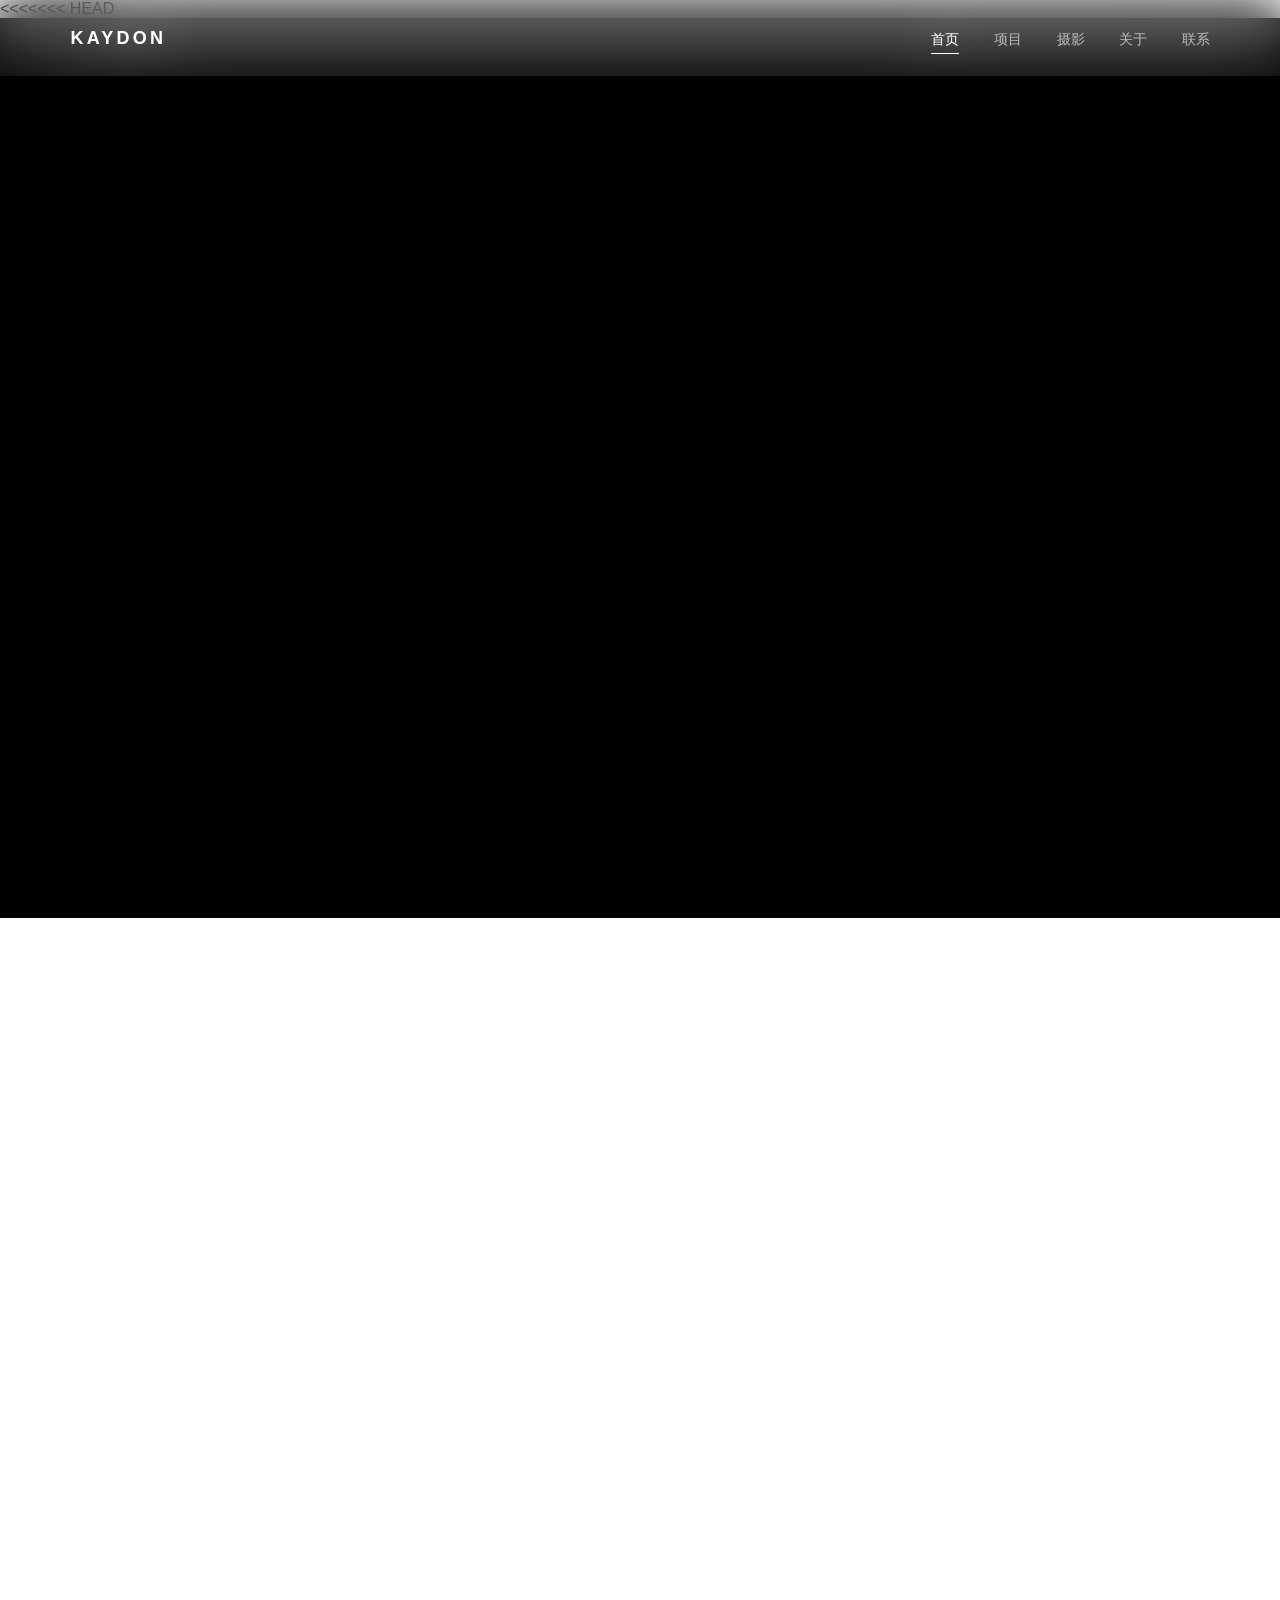
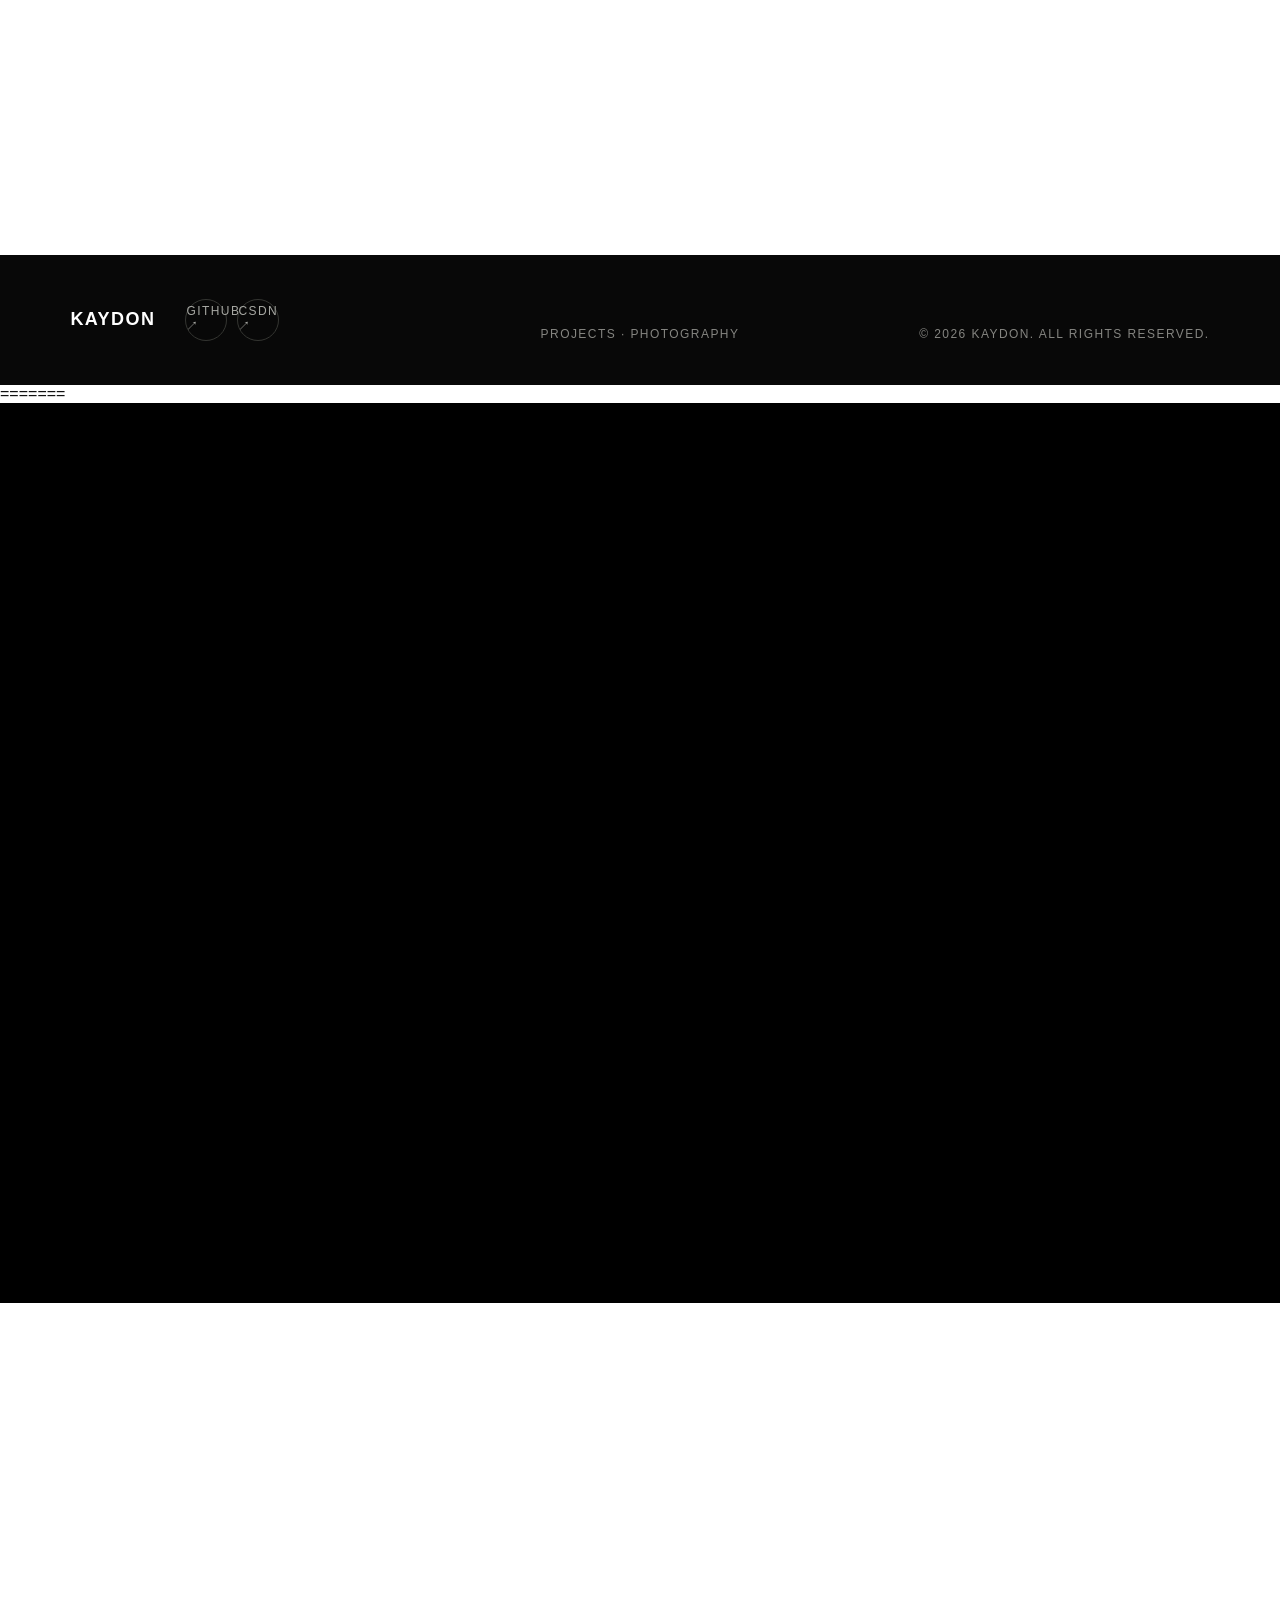
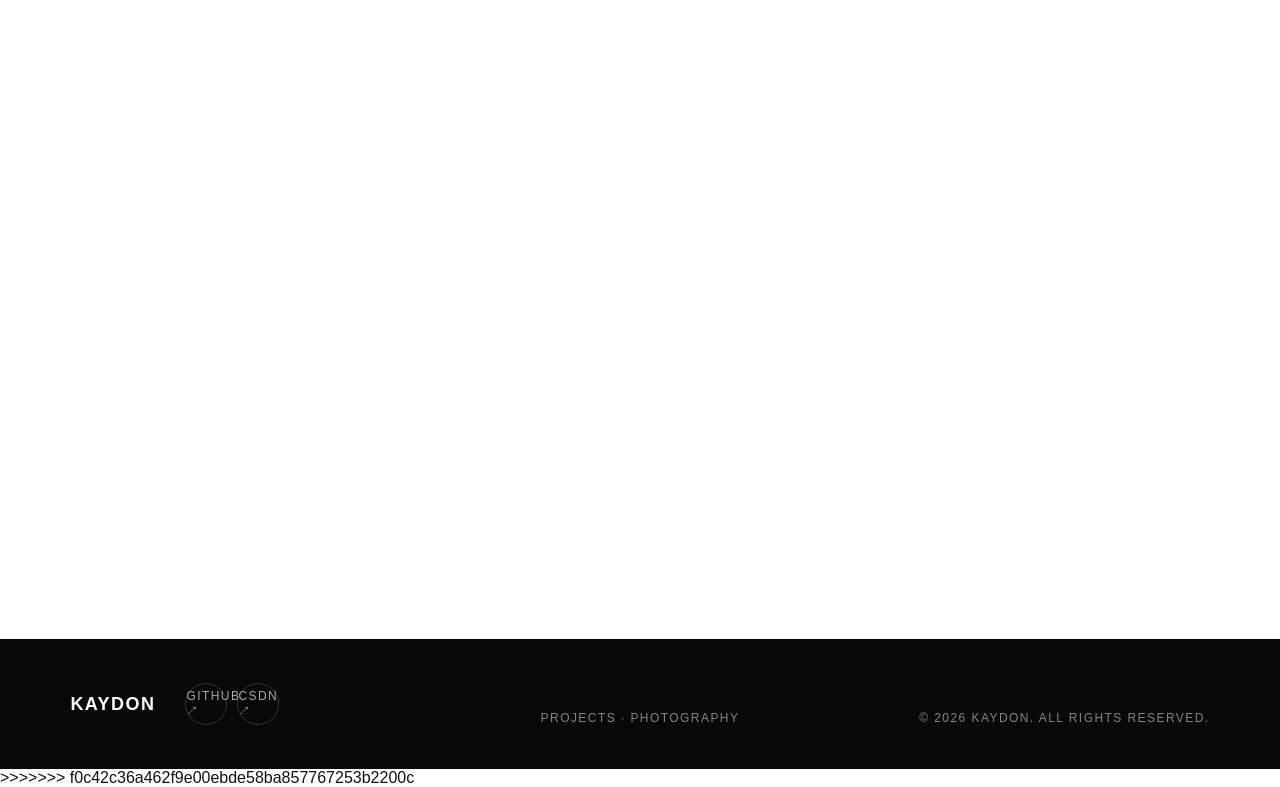
==== commit 398aecf1: "Update project" ====
--- a/index.html
+++ b/index.html
@@ -1,3 +1,4 @@
+<<<<<<< HEAD
 <!DOCTYPE html>
 <html lang="zh-CN">
 <head>
@@ -18,3 +19,25 @@
 </body>
 </html>
 
+=======
+<!DOCTYPE html>
+<html lang="zh-CN">
+<head>
+  <meta charset="UTF-8"><meta name="viewport" content="width=device-width,initial-scale=1">
+  <meta name="description" content="KAYDON 个人项目与摄影作品。">
+  <title>KAYDON</title><link rel="stylesheet" href="css/style.css?v=20261026-4">
+<link rel="stylesheet" href="css/rockx.css?v=20261109-2"></head>
+<body class="home-page">
+  <header class="site-header" id="siteHeader"><a class="brand" href="index.html">KAYDON</a><button class="menu-toggle" type="button" aria-label="打开菜单" aria-expanded="false"><span></span><span></span></button><nav class="nav" aria-label="主导航"><a class="nav-link active" href="index.html">首页</a><div class="nav-project"><button class="nav-link project-trigger" type="button" aria-expanded="false">项目</button><div class="project-menu"><p>项目目录</p><a href="mower.html"><span><b>01</b>自主割草机</span><em>完整项目 ↗</em></a><a href="chatcode.html"><span><b>02</b>Chat Code</span><em>完整项目 ↗</em></a><a href="rockx.html"><span><b>03</b>KaydonNAS RockX</span><em>产品介绍 ↗</em></a><a href="works.html"><span><b>04</b>更多项目</span><em>项目档案 ↗</em></a></div></div><a class="nav-link" href="photography.html">摄影</a><a class="nav-link" href="about.html">关于</a><a class="nav-link" href="contact.html">联系</a></nav></header>
+  <main>
+    <section class="hero" aria-label="首页视频"><video class="hero-video" autoplay muted loop playsinline><source src="assets/videos/hero.mp4" type="video/mp4"></video><div class="hero-overlay"></div></section>
+    <section class="home-project reveal-section"><div class="home-project-head"><p class="section-kicker">SELECTED PROJECT · 01</p><h1>自主割草机</h1><p>基于 RDK X3 的边缘 AI 机器人：双 BPU 并行运行语义分割与目标检测模型，完成草坪感知、障碍识别与路径决策。</p></div><a class="home-project-image" href="mower.html"><img src="assets/images/mower-navigation.png" alt="自主割草机在庭院工作"><span>查看完整项目 ↗</span></a><div class="home-project-meta"><span>ROBOTICS</span><span>EDGE AI</span><span>2026</span></div></section>
+    <section class="home-project home-project-software reveal-section" id="chatcode-preview"><div class="home-project-head"><p class="section-kicker">SELECTED PROJECT · 02</p><h1>Chat Code</h1><p>让灵感接着聊，让工作有条理。多轮上下文、会话置顶、一键复制与细腻的 Mica 材质，把本地 AI 做成一个顺手的 Windows 桌面伙伴。</p></div><a class="home-project-image software-preview" href="chatcode.html"><img src="assets/images/chatcode-main-clean.png" alt="Chat Code 本地 AI 工作台主界面"><span>查看完整项目 ↗</span></a><div class="home-project-meta"><span>LOCAL AI</span><span>DESKTOP SOFTWARE</span><span>2026</span></div></section>
+    <section class="home-project home-rockx reveal-section"><div class="home-project-head"><p class="section-kicker">SELECTED PROJECT · 03</p><h1>KaydonNAS RockX</h1><p>为你的数字生活，留一个专属位置。基于 ROCK Pi X，预装飞牛 fnOS，以 128GB 板载存储和 USB 扩展，建立自己的桌面 NAS。</p></div><a class="home-project-image" href="rockx.html"><img src="assets/rockx/right.webp" alt="KaydonNAS RockX 产品设计展示" loading="lazy"><span>探索产品 ↗</span></a><div class="home-project-meta"><span>PERSONAL NAS</span><span>ROCK PI X · fnOS</span><span>2026</span></div></section><section class="project-index reveal-section"><div class="project-index-head"><p class="section-kicker">PROJECTS</p><h2>项目</h2><span>03 / 03</span></div><div class="project-index-list"><a class="project-index-item" href="mower.html"><div><span>01</span><h3>自主割草机</h3><p>RDK X3 · DUAL BPU · COMPUTER VISION</p></div><img src="assets/images/mower-all-terrain.png" alt="自主割草机项目预览"><em>查看项目 ↗</em></a><a id="chatcode-index" class="project-index-item software-index" href="chatcode.html"><div><span>02</span><h3>Chat Code</h3><p>QWEN 2.5 · LOCAL MODEL · WINDOWS</p></div><figure class="software-thumbnail"><img src="assets/images/chatcode-main-clean.png" alt="Chat Code 项目预览，完整窗口含圆角"></figure><em>查看项目 ↗</em></a><a class="project-index-item" href="rockx.html"><div><span>03</span><h3>KaydonNAS RockX</h3><p>PERSONAL NAS · ROCK PI X · fnOS</p></div><img src="assets/rockx/right.webp" alt="KaydonNAS RockX" loading="lazy"><em>探索产品 ↗</em></a></div></section>
+  </main>
+  <footer class="site-footer"><div class="footer-identity"><a class="footer-brand" href="index.html">KAYDON</a><nav class="footer-links" aria-label="外部平台"><a href="https://github.com/Liang-Kaidong/" target="_blank" rel="noopener noreferrer">GITHUB ↗</a><a href="https://blog.csdn.net/2401_88324294?spm=1000.2115.3001.5343" target="_blank" rel="noopener noreferrer">CSDN ↗</a></nav></div><p>PROJECTS · PHOTOGRAPHY</p><p>© 2026 KAYDON. ALL RIGHTS RESERVED.</p></footer>
+  <script src="js/main.js?v=20261109-2"></script>
+</body>
+</html>
+
+>>>>>>> f0c42c36a462f9e00ebde58ba857767253b2200c
--- a/css/rockx.css
+++ b/css/rockx.css
@@ -1,3 +1,4 @@
+<<<<<<< HEAD
 .rockx-page{background:#080909;color:#eee;--rx-muted:#969b9c;--rx-line:#2b2e2e;--rx-accent:#c9dbc8}.rockx-page .site-header{background:rgba(8,9,9,.8);color:#eee}.rockx-page .site-header.on-light{background:rgba(8,9,9,.8);color:#eee}.rockx-page .site-header .project-menu{background:#171a19;color:#eee}.rockx-page .site-header .project-menu a{color:#eee}.rockx-page button{cursor:pointer}.rockx-page button:focus-visible,.rockx-page a:focus-visible,.rockx-page input:focus-visible{outline:2px solid #8bac8d;outline-offset:5px}.rx-subnav{position:sticky;top:76px;z-index:30;display:flex;justify-content:space-between;align-items:center;padding:14px var(--pad);border-bottom:1px solid #ffffff18;background:#0b0c0ce8;backdrop-filter:blur(22px);gap:20px}.rx-subnav>a{font-size:14px;font-weight:600;white-space:nowrap}.rx-subnav nav{display:flex;gap:28px;font-size:12px;color:#a9afad}.rx-subnav nav a:hover{color:white}.rx-section{padding:110px var(--pad);scroll-margin-top:145px}.rx-wrap{max-width:1440px;margin:auto}.rx-kicker{font-size:11px;letter-spacing:.19em;color:#a1b29f;text-transform:uppercase;margin-bottom:26px}.rx-title{font-size:clamp(36px,5vw,72px);font-weight:500;line-height:1.17;letter-spacing:-.045em}.rx-lede{font-size:17px;line-height:1.9;color:var(--rx-muted);max-width:560px;margin-top:28px}.rx-hero{position:relative;min-height:830px;height:calc(100svh - 50px);max-height:1100px;overflow:hidden;background:#030404;text-align:center;padding-top:100px;isolation:isolate}.rx-hero h1{font-size:clamp(33px,5.4vw,84px);font-weight:500;line-height:1.15;letter-spacing:-.045em;position:relative;z-index:2;white-space:nowrap}.rx-hero .rx-kicker{margin-bottom:17px}.rx-hero-copy{position:relative;z-index:3;pointer-events:none}.rx-hero-copy a,.rx-hero-copy button{pointer-events:auto}.rx-tagline{font-size:clamp(17px,2vw,24px);color:#c0c4c2;margin:21px 0 25px;font-weight:400;letter-spacing:.06em}.rx-actions{display:flex;justify-content:center;align-items:center;gap:14px}.rx-button{display:inline-flex;justify-content:center;align-items:center;gap:12px;background:#e5e9e4;border:1px solid #e5e9e4;color:#141714;border-radius:30px;padding:13px 24px;font-size:13px;transition:background .2s,transform .2s}.rx-button:hover{background:white;transform:translateY(-2px)}.rx-button.ghost{background:transparent;border-color:#ffffff35;color:#eee}.rx-button.ghost:hover{background:#ffffff10}.rx-hero-media{position:absolute;z-index:0;left:50%;bottom:-5%;transform:translateX(-50%);width:min(1180px,100%);height:72%;object-fit:contain;mask-image:linear-gradient(transparent,#000 12%,#000 90%,transparent)}.rx-hero:after{content:"";position:absolute;bottom:0;left:0;right:0;height:130px;z-index:1;background:linear-gradient(transparent,#080909)}.rx-hero-meta{position:absolute;bottom:28px;left:var(--pad);right:var(--pad);z-index:4;display:flex;justify-content:space-between;color:#8e9691;font-size:10px;letter-spacing:.13em}.rx-pause{color:inherit;background:#ffffff0a;border:1px solid #ffffff2a;padding:5px 10px;border-radius:20px;font-size:11px}.rx-intro{padding-top:100px;padding-bottom:100px}.rx-intro-head{display:flex;justify-content:space-between;align-items:end;gap:40px;margin-bottom:50px}.rx-intro-head p{max-width:330px;font-size:15px;line-height:1.9;color:var(--rx-muted)}.rx-highlights{display:grid;grid-template-columns:repeat(3,1fr);gap:18px}.rx-highlight{border-top:1px solid #3d4540;padding-top:22px}.rx-highlight img{aspect-ratio:1.25;object-fit:cover;margin-top:28px;border-radius:4px}.rx-highlight h3{font-size:26px;font-weight:400;letter-spacing:-.02em;margin:14px 0}.rx-highlight p{color:var(--rx-muted);line-height:1.8;font-size:14px}.rx-highlight small{font:11px monospace;color:#8f9f8d;letter-spacing:.13em}.rx-light{background:#f0f1ed;color:#191d1a;--rx-muted:#687168;--rx-line:#d2d7d0}.rx-light .rx-kicker{color:#677e63}.rx-design-head{display:grid;grid-template-columns:1fr 1fr;gap:60px;align-items:end;margin-bottom:55px}.rx-design-head .rx-lede{margin:0}.rx-design-gallery{display:grid;grid-template-columns:1.4fr 1fr;gap:18px;margin:50px 0 26px}.rx-design-gallery figure{position:relative;overflow:hidden;background:#111}.rx-design-gallery img{height:460px;object-fit:cover;transition:transform 1s}.rx-design-gallery figure:hover img{transform:scale(1.025)}.rx-design-gallery figcaption{position:absolute;bottom:0;left:0;right:0;padding:55px 24px 24px;background:linear-gradient(transparent,#000b);color:#fff;font-size:14px}.rx-note{font-size:11px!important;line-height:1.8!important;color:#7f8780!important;max-width:100%!important}.rx-model-head{display:flex;justify-content:space-between;align-items:end;margin:70px 0 22px;gap:30px}.rx-model-head h3{font-size:28px;font-weight:400}.rx-model-head p{font-size:12px;color:var(--rx-muted);line-height:1.8}.rx-model-stage{position:relative;background:#e6e8e2;border:1px solid #d6dbd1;min-height:600px}.rx-model-stage iframe{width:100%;height:650px;border:0;display:block}.rx-model-placeholder{min-height:600px;display:flex;flex-direction:column;align-items:center;justify-content:center;gap:22px;background:radial-gradient(ellipse,#dce1d5,#eeefe9)}.rx-model-placeholder img{max-height:360px;max-width:660px;object-fit:contain;mix-blend-mode:multiply}.rx-model-stage:has(iframe) .rx-model-placeholder{display:none}.rx-platform{display:grid;grid-template-columns:1.1fr .9fr;gap:9%;align-items:center;padding-top:110px}.rx-board{background:#fff;padding:35px;position:relative}.rx-board img{max-height:430px;object-fit:contain}.rx-board figcaption{font-size:10px;line-height:1.8;color:#798177;margin-top:20px}.rx-platform h3{font-size:clamp(32px,4vw,50px);font-weight:500;letter-spacing:-.03em}.rx-chips{display:flex;flex-wrap:wrap;gap:8px;margin-top:26px}.rx-chips span{border:1px solid #bdc6b7;border-radius:20px;padding:8px 12px;font-size:11px}.rx-text-link{display:inline-block;font-size:13px;border-bottom:1px solid currentColor;padding-bottom:4px;margin-top:24px}.rx-scene-top{position:relative;margin:45px 0 50px}.rx-scene-top img{height:clamp(320px,43vw,640px);object-fit:cover}.rx-scene-top figcaption{position:absolute;right:20px;bottom:15px;color:#eee;font-size:10px;text-shadow:0 1px 4px #000}.rx-scenes{display:grid;grid-template-columns:repeat(4,1fr);gap:32px}.rx-scenes article{border-top:1px solid #343b35;padding-top:20px}.rx-scenes span{font:12px monospace;color:#a4b29f}.rx-scenes h3{font-size:21px;font-weight:400;margin:18px 0}.rx-scenes p{font-size:14px;color:var(--rx-muted);line-height:1.9}.rx-software{overflow:hidden}.rx-software-intro{max-width:740px;margin:0 auto;text-align:center}.rx-software-intro .rx-lede{max-width:630px;margin:25px auto}.rx-fnos-banner{margin:45px auto 0;max-width:1080px}.rx-fnos-banner img{max-height:620px;object-fit:contain}.rx-fnos-banner figcaption{text-align:center;margin-top:15px}.rx-tabs{display:flex;justify-content:center;gap:9px;margin:40px 0 30px;flex-wrap:wrap}.rx-tabs button{background:transparent;border:1px solid #c7cdc2;border-radius:30px;padding:12px 23px;color:#515b50;font-size:13px}.rx-tabs button[aria-selected=true]{color:white;background:#26392b;border-color:#26392b}.rx-tab-panel{display:grid;grid-template-columns:.8fr 1.2fr;gap:8%;align-items:center;padding:35px 0 10px;min-height:330px}.rx-tab-panel h3{font-size:33px;font-weight:500;letter-spacing:-.025em}.rx-tab-panel p{font-size:15px;line-height:1.9;color:#697267;margin-top:20px}.rx-tab-panel ol{list-style:none;counter-reset:steps;display:grid;gap:0;border-top:1px solid #cfd6c9}.rx-tab-panel li{counter-increment:steps;display:grid;grid-template-columns:40px 1fr;padding:20px 0;border-bottom:1px solid #cfd6c9;font-size:14px;line-height:1.8}.rx-tab-panel li:before{content:"0" counter(steps);color:#7b9073;font:12px monospace;padding-top:5px}.rx-tab-panel[hidden]{display:none}.rx-ports-layout{display:grid;grid-template-columns:1.4fr .6fr;gap:55px;align-items:center;margin-top:50px}.rx-ports-image{position:relative}.rx-ports-image img{aspect-ratio:1.35;object-fit:cover}.rx-hotspot{position:absolute;width:29px;height:29px;border-radius:50%;border:1px solid #ffffffa0;background:#e6eddf;color:#0d2412;font-size:12px;box-shadow:0 0 0 7px #fff1}.rx-hotspot[aria-pressed=true]{background:#a6c39a;box-shadow:0 0 0 8px #bed7b930}.rx-ports-list{display:grid;gap:0}.rx-port-choice{padding:20px 0;border:0;border-bottom:1px solid #303630;text-align:left;background:transparent;color:#7e8b80;display:grid;grid-template-columns:30px 1fr;gap:8px;line-height:1.6}.rx-port-choice strong{font-weight:500;font-size:17px;display:block}.rx-port-choice small{display:block;font-size:12px;margin-top:5px}.rx-port-choice[aria-pressed=true]{color:#eef4e9}.rx-view-tabs{justify-content:flex-start;margin-top:32px;margin-bottom:22px}.rx-view-tabs button{color:#c5cec2;border-color:#414c3e}.rx-view-tabs button[aria-selected=true]{background:#dce6d6;color:#12200f}.rx-port-details{min-height:75px;font-size:14px;color:#9da99c;line-height:1.9;margin-top:20px}.rx-stat-grid{display:grid;grid-template-columns:repeat(3,1fr);gap:35px;margin-top:65px}.rx-stat{border-top:1px solid #bfc9b9;padding-top:22px}.rx-stat .rx-number{font-size:clamp(36px,4.7vw,64px);font-weight:400;letter-spacing:-.04em;margin:20px 0}.rx-stat .rx-number small{font-size:22px}.rx-stat h3{font-size:14px;font-weight:500}.rx-stat p{color:#687263;font-size:13px;line-height:1.9}.rx-specs{display:grid;grid-template-columns:.75fr 1.25fr;gap:10%}.rx-specs-head{position:sticky;top:170px;align-self:start}.rx-spec-list{display:grid}.rx-spec-list>div{display:grid;grid-template-columns:125px 1fr;padding:22px 0;border-top:1px solid #313831;gap:25px;font-size:14px;line-height:1.9}.rx-spec-list dt{color:#8b988a}.rx-spec-list dd{margin:0}.rx-spec-list small{display:block;font-size:11px;color:#7f8e7d;margin-top:5px}.rx-spec-foot{margin-top:25px}.rx-support-top{display:flex;justify-content:space-between;align-items:end;gap:50px}.rx-status{font-size:12px;border:1px solid #b1bfa9;padding:10px 15px;border-radius:25px;white-space:nowrap;color:#516349}.rx-status:before{content:"";display:inline-block;width:6px;height:6px;background:#6e8e5e;border-radius:100%;margin-right:9px}.rx-support-links{display:grid;grid-template-columns:repeat(3,1fr);gap:20px;margin:55px 0}.rx-support-links a{border-top:1px solid #bbc8b3;padding:25px 0;display:flex;justify-content:space-between;font-size:17px}.rx-support-links a:hover{color:#527146}.rx-faq{border-top:1px solid #bcc9b4}.rx-faq details{border-bottom:1px solid #bcc9b4;padding:23px 0}.rx-faq summary{cursor:pointer;font-size:15px;list-style:none;display:flex;justify-content:space-between;gap:20px}.rx-faq summary:after{content:"+";font-size:22px;font-weight:300}.rx-faq details[open] summary:after{content:"−"}.rx-faq details p{font-size:14px;line-height:1.9;max-width:820px;color:#697961;margin-top:18px}.rx-source-note{margin-top:35px;font-size:11px;line-height:2;color:#78866f}.rx-source-note a{text-decoration:underline;text-underline-offset:3px}.rx-end{text-align:center;padding:100px 24px}.rx-end h2{font-size:clamp(26px,4vw,55px);font-weight:500;letter-spacing:-.04em;margin-bottom:24px}.rx-end p{color:#91a08b;font-size:14px}.rx-end a{margin-top:30px}.rx-film-dialog{position:fixed;inset:0;width:min(1300px,95vw);max-width:95vw;margin:auto;background:#050505;color:white;border:1px solid #333;padding:0;overflow:visible}.rx-film-dialog::backdrop{background:#000e;backdrop-filter:blur(15px)}.rx-film-dialog video{width:100%;max-height:78vh;display:block}.rx-film-top{display:flex;justify-content:space-between;align-items:center;padding:15px 20px;font-size:13px}.rx-film-top button{background:transparent;border:0;color:white;font-size:16px;min-width:44px;min-height:35px}.rx-film-caption{padding:13px 20px;font-size:11px;color:#82917d}.home-rockx{background:#080909!important;color:#e8ece6}.home-rockx .home-project-head>p:last-child{color:#9ba694}.home-rockx .home-project-meta{color:#8c9b86}.home-rockx h1{font-size:clamp(35px,6vw,88px)!important;line-height:1.1!important}.home-rockx .home-project-image img{object-fit:cover}.rx-mobile-film{display:none}
 @media(min-width:1600px){.rx-hero-media{width:1400px}.rx-hero{min-height:1000px}}
 @media(max-width:1000px){.rx-subnav nav{gap:18px}.rx-hero{min-height:760px}.rx-hero-media{height:65%;width:115%}.rx-scenes{grid-template-columns:repeat(2,1fr)}.rx-ports-layout{gap:30px;grid-template-columns:1fr .65fr}.rx-design-gallery img{height:340px}.rx-specs{gap:6%}}
@@ -12,3 +13,19 @@
 .rx-hero{height:auto;max-height:none;min-height:0;padding:135px 0 65px;display:flex;flex-direction:column;align-items:center;overflow:visible}.rx-hero-copy{padding:0 20px}.rx-hero .rx-hero-media{position:relative;left:auto;bottom:auto;transform:none;width:min(1200px,100%);height:auto;aspect-ratio:16/9;max-height:70vh;object-fit:contain;mask-image:none;margin:14px auto 0}.rx-hero:after{display:none}.rx-hero-meta{bottom:18px}.rx-highlights{align-items:start}.rx-highlight{min-width:0}.rx-highlight-visual{margin-top:28px;width:100%;aspect-ratio:8/5;overflow:hidden;display:grid;place-items:center;background:#101411;border:1px solid #222a22;border-radius:5px}.rx-highlight .rx-highlight-visual img{display:block;width:100%;height:auto!important;max-height:100%;aspect-ratio:auto;object-fit:contain;object-position:center;margin:0;border-radius:0}.rx-highlight-visual.system{padding:12px;background:#151a16}.rx-highlight-visual.ports{background:#050605}.rx-highlight .rx-highlight-visual.ports img{height:100%!important;object-fit:contain}.rx-tab-panel{grid-template-columns:.65fr 1.35fr;min-height:440px;gap:6%;padding-top:10px}.rx-system-shot{min-width:0;position:relative;background:#e5e9df;padding:22px;border-radius:8px;width:100%;height:400px;display:flex;align-items:center;justify-content:center}.rx-system-shot>img{width:100%;height:100%;max-height:100%;object-fit:contain}.rx-system-shot figcaption{position:absolute;right:12px;bottom:3px}.rx-system-shot .rx-info>p{left:auto;right:0}.rx-tab-panel[hidden]{display:none}.rx-info:not([open])>p{display:none!important}.rx-info[open]>p{display:block}.rx-model-stage{min-height:560px}.rx-model-stage iframe{height:560px}.rx-highlight h3{line-height:1.4}.rx-highlight p{min-height:26px}.rx-stat h3{line-height:1.7}
 @media(max-width:820px){.rx-hero{padding:110px 0 65px;min-height:0;height:auto}.rx-hero .rx-hero-media{width:100%;height:auto;max-height:none;aspect-ratio:16/9;margin-top:30px}.rx-highlights{grid-template-columns:1fr;gap:25px}.rx-highlight{display:grid;grid-template-columns:1fr 1fr;gap:20px;align-items:center}.rx-highlight-visual{margin:0;aspect-ratio:1.2}.rx-highlight-visual.system{padding:6px}.rx-highlight p{min-height:0}.rx-tab-panel{grid-template-columns:1fr;gap:25px;min-height:0}.rx-system-shot{height:310px;padding:14px}.rx-model-stage{min-height:480px}.rx-model-stage iframe{height:480px}.rx-stat .rx-number{font-size:44px}}
 @media(max-width:420px){.rx-highlight{grid-template-columns:1fr}.rx-highlight-visual{aspect-ratio:8/5}.rx-highlight .rx-highlight-visual img{grid-column:auto;grid-row:auto}.rx-highlight h3{font-size:23px}.rx-highlight p{font-size:13px}.rx-system-shot{height:265px}}
+=======
+.rockx-page{background:#080909;color:#eee;--rx-muted:#969b9c;--rx-line:#2b2e2e;--rx-accent:#c9dbc8}.rockx-page .site-header{background:rgba(8,9,9,.8);color:#eee}.rockx-page .site-header.on-light{background:rgba(8,9,9,.8);color:#eee}.rockx-page .site-header .project-menu{background:#171a19;color:#eee}.rockx-page .site-header .project-menu a{color:#eee}.rockx-page button{cursor:pointer}.rockx-page button:focus-visible,.rockx-page a:focus-visible,.rockx-page input:focus-visible{outline:2px solid #8bac8d;outline-offset:5px}.rx-subnav{position:sticky;top:76px;z-index:30;display:flex;justify-content:space-between;align-items:center;padding:14px var(--pad);border-bottom:1px solid #ffffff18;background:#0b0c0ce8;backdrop-filter:blur(22px);gap:20px}.rx-subnav>a{font-size:14px;font-weight:600;white-space:nowrap}.rx-subnav nav{display:flex;gap:28px;font-size:12px;color:#a9afad}.rx-subnav nav a:hover{color:white}.rx-section{padding:110px var(--pad);scroll-margin-top:145px}.rx-wrap{max-width:1440px;margin:auto}.rx-kicker{font-size:11px;letter-spacing:.19em;color:#a1b29f;text-transform:uppercase;margin-bottom:26px}.rx-title{font-size:clamp(36px,5vw,72px);font-weight:500;line-height:1.17;letter-spacing:-.045em}.rx-lede{font-size:17px;line-height:1.9;color:var(--rx-muted);max-width:560px;margin-top:28px}.rx-hero{position:relative;min-height:830px;height:calc(100svh - 50px);max-height:1100px;overflow:hidden;background:#030404;text-align:center;padding-top:100px;isolation:isolate}.rx-hero h1{font-size:clamp(33px,5.4vw,84px);font-weight:500;line-height:1.15;letter-spacing:-.045em;position:relative;z-index:2;white-space:nowrap}.rx-hero .rx-kicker{margin-bottom:17px}.rx-hero-copy{position:relative;z-index:3;pointer-events:none}.rx-hero-copy a,.rx-hero-copy button{pointer-events:auto}.rx-tagline{font-size:clamp(17px,2vw,24px);color:#c0c4c2;margin:21px 0 25px;font-weight:400;letter-spacing:.06em}.rx-actions{display:flex;justify-content:center;align-items:center;gap:14px}.rx-button{display:inline-flex;justify-content:center;align-items:center;gap:12px;background:#e5e9e4;border:1px solid #e5e9e4;color:#141714;border-radius:30px;padding:13px 24px;font-size:13px;transition:background .2s,transform .2s}.rx-button:hover{background:white;transform:translateY(-2px)}.rx-button.ghost{background:transparent;border-color:#ffffff35;color:#eee}.rx-button.ghost:hover{background:#ffffff10}.rx-hero-media{position:absolute;z-index:0;left:50%;bottom:-5%;transform:translateX(-50%);width:min(1180px,100%);height:72%;object-fit:contain;mask-image:linear-gradient(transparent,#000 12%,#000 90%,transparent)}.rx-hero:after{content:"";position:absolute;bottom:0;left:0;right:0;height:130px;z-index:1;background:linear-gradient(transparent,#080909)}.rx-hero-meta{position:absolute;bottom:28px;left:var(--pad);right:var(--pad);z-index:4;display:flex;justify-content:space-between;color:#8e9691;font-size:10px;letter-spacing:.13em}.rx-pause{color:inherit;background:#ffffff0a;border:1px solid #ffffff2a;padding:5px 10px;border-radius:20px;font-size:11px}.rx-intro{padding-top:100px;padding-bottom:100px}.rx-intro-head{display:flex;justify-content:space-between;align-items:end;gap:40px;margin-bottom:50px}.rx-intro-head p{max-width:330px;font-size:15px;line-height:1.9;color:var(--rx-muted)}.rx-highlights{display:grid;grid-template-columns:repeat(3,1fr);gap:18px}.rx-highlight{border-top:1px solid #3d4540;padding-top:22px}.rx-highlight img{aspect-ratio:1.25;object-fit:cover;margin-top:28px;border-radius:4px}.rx-highlight h3{font-size:26px;font-weight:400;letter-spacing:-.02em;margin:14px 0}.rx-highlight p{color:var(--rx-muted);line-height:1.8;font-size:14px}.rx-highlight small{font:11px monospace;color:#8f9f8d;letter-spacing:.13em}.rx-light{background:#f0f1ed;color:#191d1a;--rx-muted:#687168;--rx-line:#d2d7d0}.rx-light .rx-kicker{color:#677e63}.rx-design-head{display:grid;grid-template-columns:1fr 1fr;gap:60px;align-items:end;margin-bottom:55px}.rx-design-head .rx-lede{margin:0}.rx-design-gallery{display:grid;grid-template-columns:1.4fr 1fr;gap:18px;margin:50px 0 26px}.rx-design-gallery figure{position:relative;overflow:hidden;background:#111}.rx-design-gallery img{height:460px;object-fit:cover;transition:transform 1s}.rx-design-gallery figure:hover img{transform:scale(1.025)}.rx-design-gallery figcaption{position:absolute;bottom:0;left:0;right:0;padding:55px 24px 24px;background:linear-gradient(transparent,#000b);color:#fff;font-size:14px}.rx-note{font-size:11px!important;line-height:1.8!important;color:#7f8780!important;max-width:100%!important}.rx-model-head{display:flex;justify-content:space-between;align-items:end;margin:70px 0 22px;gap:30px}.rx-model-head h3{font-size:28px;font-weight:400}.rx-model-head p{font-size:12px;color:var(--rx-muted);line-height:1.8}.rx-model-stage{position:relative;background:#e6e8e2;border:1px solid #d6dbd1;min-height:600px}.rx-model-stage iframe{width:100%;height:650px;border:0;display:block}.rx-model-placeholder{min-height:600px;display:flex;flex-direction:column;align-items:center;justify-content:center;gap:22px;background:radial-gradient(ellipse,#dce1d5,#eeefe9)}.rx-model-placeholder img{max-height:360px;max-width:660px;object-fit:contain;mix-blend-mode:multiply}.rx-model-stage:has(iframe) .rx-model-placeholder{display:none}.rx-platform{display:grid;grid-template-columns:1.1fr .9fr;gap:9%;align-items:center;padding-top:110px}.rx-board{background:#fff;padding:35px;position:relative}.rx-board img{max-height:430px;object-fit:contain}.rx-board figcaption{font-size:10px;line-height:1.8;color:#798177;margin-top:20px}.rx-platform h3{font-size:clamp(32px,4vw,50px);font-weight:500;letter-spacing:-.03em}.rx-chips{display:flex;flex-wrap:wrap;gap:8px;margin-top:26px}.rx-chips span{border:1px solid #bdc6b7;border-radius:20px;padding:8px 12px;font-size:11px}.rx-text-link{display:inline-block;font-size:13px;border-bottom:1px solid currentColor;padding-bottom:4px;margin-top:24px}.rx-scene-top{position:relative;margin:45px 0 50px}.rx-scene-top img{height:clamp(320px,43vw,640px);object-fit:cover}.rx-scene-top figcaption{position:absolute;right:20px;bottom:15px;color:#eee;font-size:10px;text-shadow:0 1px 4px #000}.rx-scenes{display:grid;grid-template-columns:repeat(4,1fr);gap:32px}.rx-scenes article{border-top:1px solid #343b35;padding-top:20px}.rx-scenes span{font:12px monospace;color:#a4b29f}.rx-scenes h3{font-size:21px;font-weight:400;margin:18px 0}.rx-scenes p{font-size:14px;color:var(--rx-muted);line-height:1.9}.rx-software{overflow:hidden}.rx-software-intro{max-width:740px;margin:0 auto;text-align:center}.rx-software-intro .rx-lede{max-width:630px;margin:25px auto}.rx-fnos-banner{margin:45px auto 0;max-width:1080px}.rx-fnos-banner img{max-height:620px;object-fit:contain}.rx-fnos-banner figcaption{text-align:center;margin-top:15px}.rx-tabs{display:flex;justify-content:center;gap:9px;margin:40px 0 30px;flex-wrap:wrap}.rx-tabs button{background:transparent;border:1px solid #c7cdc2;border-radius:30px;padding:12px 23px;color:#515b50;font-size:13px}.rx-tabs button[aria-selected=true]{color:white;background:#26392b;border-color:#26392b}.rx-tab-panel{display:grid;grid-template-columns:.8fr 1.2fr;gap:8%;align-items:center;padding:35px 0 10px;min-height:330px}.rx-tab-panel h3{font-size:33px;font-weight:500;letter-spacing:-.025em}.rx-tab-panel p{font-size:15px;line-height:1.9;color:#697267;margin-top:20px}.rx-tab-panel ol{list-style:none;counter-reset:steps;display:grid;gap:0;border-top:1px solid #cfd6c9}.rx-tab-panel li{counter-increment:steps;display:grid;grid-template-columns:40px 1fr;padding:20px 0;border-bottom:1px solid #cfd6c9;font-size:14px;line-height:1.8}.rx-tab-panel li:before{content:"0" counter(steps);color:#7b9073;font:12px monospace;padding-top:5px}.rx-tab-panel[hidden]{display:none}.rx-ports-layout{display:grid;grid-template-columns:1.4fr .6fr;gap:55px;align-items:center;margin-top:50px}.rx-ports-image{position:relative}.rx-ports-image img{aspect-ratio:1.35;object-fit:cover}.rx-hotspot{position:absolute;width:29px;height:29px;border-radius:50%;border:1px solid #ffffffa0;background:#e6eddf;color:#0d2412;font-size:12px;box-shadow:0 0 0 7px #fff1}.rx-hotspot[aria-pressed=true]{background:#a6c39a;box-shadow:0 0 0 8px #bed7b930}.rx-ports-list{display:grid;gap:0}.rx-port-choice{padding:20px 0;border:0;border-bottom:1px solid #303630;text-align:left;background:transparent;color:#7e8b80;display:grid;grid-template-columns:30px 1fr;gap:8px;line-height:1.6}.rx-port-choice strong{font-weight:500;font-size:17px;display:block}.rx-port-choice small{display:block;font-size:12px;margin-top:5px}.rx-port-choice[aria-pressed=true]{color:#eef4e9}.rx-view-tabs{justify-content:flex-start;margin-top:32px;margin-bottom:22px}.rx-view-tabs button{color:#c5cec2;border-color:#414c3e}.rx-view-tabs button[aria-selected=true]{background:#dce6d6;color:#12200f}.rx-port-details{min-height:75px;font-size:14px;color:#9da99c;line-height:1.9;margin-top:20px}.rx-stat-grid{display:grid;grid-template-columns:repeat(3,1fr);gap:35px;margin-top:65px}.rx-stat{border-top:1px solid #bfc9b9;padding-top:22px}.rx-stat .rx-number{font-size:clamp(36px,4.7vw,64px);font-weight:400;letter-spacing:-.04em;margin:20px 0}.rx-stat .rx-number small{font-size:22px}.rx-stat h3{font-size:14px;font-weight:500}.rx-stat p{color:#687263;font-size:13px;line-height:1.9}.rx-specs{display:grid;grid-template-columns:.75fr 1.25fr;gap:10%}.rx-specs-head{position:sticky;top:170px;align-self:start}.rx-spec-list{display:grid}.rx-spec-list>div{display:grid;grid-template-columns:125px 1fr;padding:22px 0;border-top:1px solid #313831;gap:25px;font-size:14px;line-height:1.9}.rx-spec-list dt{color:#8b988a}.rx-spec-list dd{margin:0}.rx-spec-list small{display:block;font-size:11px;color:#7f8e7d;margin-top:5px}.rx-spec-foot{margin-top:25px}.rx-support-top{display:flex;justify-content:space-between;align-items:end;gap:50px}.rx-status{font-size:12px;border:1px solid #b1bfa9;padding:10px 15px;border-radius:25px;white-space:nowrap;color:#516349}.rx-status:before{content:"";display:inline-block;width:6px;height:6px;background:#6e8e5e;border-radius:100%;margin-right:9px}.rx-support-links{display:grid;grid-template-columns:repeat(3,1fr);gap:20px;margin:55px 0}.rx-support-links a{border-top:1px solid #bbc8b3;padding:25px 0;display:flex;justify-content:space-between;font-size:17px}.rx-support-links a:hover{color:#527146}.rx-faq{border-top:1px solid #bcc9b4}.rx-faq details{border-bottom:1px solid #bcc9b4;padding:23px 0}.rx-faq summary{cursor:pointer;font-size:15px;list-style:none;display:flex;justify-content:space-between;gap:20px}.rx-faq summary:after{content:"+";font-size:22px;font-weight:300}.rx-faq details[open] summary:after{content:"−"}.rx-faq details p{font-size:14px;line-height:1.9;max-width:820px;color:#697961;margin-top:18px}.rx-source-note{margin-top:35px;font-size:11px;line-height:2;color:#78866f}.rx-source-note a{text-decoration:underline;text-underline-offset:3px}.rx-end{text-align:center;padding:100px 24px}.rx-end h2{font-size:clamp(26px,4vw,55px);font-weight:500;letter-spacing:-.04em;margin-bottom:24px}.rx-end p{color:#91a08b;font-size:14px}.rx-end a{margin-top:30px}.rx-film-dialog{position:fixed;inset:0;width:min(1300px,95vw);max-width:95vw;margin:auto;background:#050505;color:white;border:1px solid #333;padding:0;overflow:visible}.rx-film-dialog::backdrop{background:#000e;backdrop-filter:blur(15px)}.rx-film-dialog video{width:100%;max-height:78vh;display:block}.rx-film-top{display:flex;justify-content:space-between;align-items:center;padding:15px 20px;font-size:13px}.rx-film-top button{background:transparent;border:0;color:white;font-size:16px;min-width:44px;min-height:35px}.rx-film-caption{padding:13px 20px;font-size:11px;color:#82917d}.home-rockx{background:#080909!important;color:#e8ece6}.home-rockx .home-project-head>p:last-child{color:#9ba694}.home-rockx .home-project-meta{color:#8c9b86}.home-rockx h1{font-size:clamp(35px,6vw,88px)!important;line-height:1.1!important}.home-rockx .home-project-image img{object-fit:cover}.rx-mobile-film{display:none}
+@media(min-width:1600px){.rx-hero-media{width:1400px}.rx-hero{min-height:1000px}}
+@media(max-width:1000px){.rx-subnav nav{gap:18px}.rx-hero{min-height:760px}.rx-hero-media{height:65%;width:115%}.rx-scenes{grid-template-columns:repeat(2,1fr)}.rx-ports-layout{gap:30px;grid-template-columns:1fr .65fr}.rx-design-gallery img{height:340px}.rx-specs{gap:6%}}
+@media(max-width:820px){.rx-subnav{top:68px;flex-wrap:wrap;padding-top:11px;padding-bottom:11px;gap:10px}.rx-subnav>a{font-size:12px}.rx-subnav nav{gap:18px;font-size:11px}.rx-section{padding:75px 24px;scroll-margin-top:160px}.rx-hero{min-height:680px;height:85svh;max-height:900px;padding:80px 20px 0}.rx-hero-media{width:140%;height:65%;bottom:0}.rx-tagline{font-size:16px;letter-spacing:0}.rx-hero-meta{left:20px;right:20px;font-size:9px}.rx-hero-meta>span{max-width:180px;text-align:left;line-height:1.8}.rx-intro-head{display:block}.rx-intro-head>p{margin-top:25px;max-width:100%}.rx-highlights{grid-template-columns:1fr}.rx-highlight{display:grid;grid-template-columns:1fr 1fr;gap:20px;align-items:center;padding:20px 0}.rx-highlight img{margin:0;grid-column:2;grid-row:1;aspect-ratio:1}.rx-highlight h3{font-size:22px}.rx-highlight p{font-size:12px}.rx-design-head{grid-template-columns:1fr;gap:25px}.rx-design-gallery{grid-template-columns:1fr 1fr;gap:10px;margin-top:35px}.rx-design-gallery img{height:260px}.rx-design-gallery figcaption{font-size:11px;padding:45px 12px 14px}.rx-model-head{align-items:start;flex-direction:column;gap:12px;margin-top:45px}.rx-model-stage{min-height:450px}.rx-model-stage iframe{height:810px}.rx-model-placeholder{min-height:450px}.rx-platform{grid-template-columns:1fr;gap:35px;padding-top:70px}.rx-platform-copy{grid-row:1}.rx-board{padding:22px}.rx-scene-top img{height:330px}.rx-scenes{gap:25px}.rx-scenes h3{font-size:18px}.rx-scenes p{font-size:12px}.rx-tab-panel{grid-template-columns:1fr;gap:30px;padding-top:10px}.rx-tabs{gap:7px}.rx-tabs button{font-size:12px;padding:10px 17px}.rx-ports-layout{grid-template-columns:1fr;gap:20px}.rx-ports-image img{aspect-ratio:1.4}.rx-ports-list{grid-template-columns:repeat(3,1fr);gap:15px}.rx-port-choice{grid-template-columns:1fr;font-size:11px}.rx-port-choice strong{font-size:14px}.rx-port-choice small{font-size:11px}.rx-stat-grid{grid-template-columns:1fr;gap:32px;margin-top:40px}.rx-stat .rx-number{margin:14px 0;font-size:48px}.rx-specs{grid-template-columns:1fr;gap:40px}.rx-specs-head{position:static}.rx-spec-list>div{grid-template-columns:85px 1fr;font-size:13px;gap:20px}.rx-support-top{align-items:start;flex-direction:column;gap:25px}.rx-support-links{grid-template-columns:1fr;gap:0;margin:40px 0}.rx-support-links a{font-size:15px}.rx-fnos-banner{margin-top:25px}.rx-fnos-banner img{min-height:190px;object-fit:contain}.rx-film-top{font-size:11px;padding:8px 12px}.rx-film-caption{font-size:10px;padding:10px 12px}.rx-button{padding:12px 19px}.rx-model-placeholder img{max-width:100%}.rx-lede{font-size:15px}.rx-source-note{font-size:10px}.rx-hero h1{font-size:clamp(28px,7vw,54px)}}
+@media(prefers-reduced-motion:reduce){html{scroll-behavior:auto}.rockx-page *{transition:none!important;animation:none!important}.rx-hero video{display:none}.rx-hero .rx-mobile-film{display:block}}
+
+/* Refined: fewer labels, clear primary controls. */
+.rockx-page .site-header,.rockx-page .site-header.on-light{height:76px}.rx-hero{padding-top:145px;min-height:850px;height:100svh}.rx-hero .rx-actions{margin-top:28px}.rx-hero-media{bottom:-5%;height:79%;width:min(1250px,105%)}.rx-section{scroll-margin-top:95px}.rx-intro-head{margin-bottom:45px}.rx-title{font-size:clamp(34px,4vw,58px)}.rx-highlight h3{font-size:24px}.rx-info{display:inline-block;position:relative;vertical-align:middle;margin:8px 0;color:#819077;font-size:11px;line-height:1.7;text-align:left;letter-spacing:0}.rx-info summary{list-style:none;width:21px;height:21px;border:1px solid currentColor;border-radius:50%;display:grid;place-items:center;font:italic 13px Georgia,serif;cursor:pointer}.rx-info summary::-webkit-details-marker{display:none}.rx-info summary:focus-visible{outline:2px solid #8ba27b;outline-offset:4px}.rx-info>p{position:absolute;z-index:25;bottom:30px;left:0;width:280px;max-width:75vw;margin:0!important;padding:15px 18px;background:#182018;color:#d2dccb!important;border:1px solid #384331;border-radius:5px;box-shadow:0 8px 30px #0003;font-size:11px!important;line-height:1.8!important;font-weight:400}.rx-info:not([open])>p{display:none}.rx-info a{text-decoration:underline}.rx-hero-meta .rx-info>p{bottom:35px}.rx-hero-meta{align-items:center}.rx-fnos-banner figcaption{text-align:right}.rx-fnos-banner .rx-info>p{left:auto;right:0}.rx-board .rx-info{display:block;width:21px;margin-left:auto}.rx-board .rx-info>p{left:auto;right:0}.rx-stat .rx-number{font-size:clamp(34px,4.2vw,58px)}.rx-stat .rx-info{margin:0}.rx-spec-list dd>.rx-info{margin:0 0 0 10px}.rx-specs-head{top:110px}.rx-source-note summary{cursor:pointer;font-size:12px}.rx-source-note p{margin-top:15px}.rx-model-stage iframe{height:560px}.rx-model-stage,.rx-model-placeholder{min-height:500px}.rx-model-placeholder img{max-height:350px}.rx-ports-image img{aspect-ratio:1672/941;object-fit:contain}.rx-port-details{min-height:50px}.rx-flow{display:flex;gap:16px;justify-content:space-between;align-items:center;border-top:1px solid #bbc8b1;border-bottom:1px solid #bbc8b1;padding:42px 0;font-size:15px}.rx-flow b{font-weight:400;color:#a4b599}.rx-simple-actions{display:flex;flex-direction:column;align-items:start;gap:25px;font-size:16px}.rx-simple-actions a{border-bottom:1px solid #a7b79b;padding-bottom:6px}.rx-tab-panel{min-height:240px}.rx-model-head{margin-top:65px}.rx-design-head .rx-lede{max-width:400px}.rx-end{padding:70px 24px}.rx-end h2{font-size:32px}.rx-end .rx-text-link{margin-top:0}.rx-film-top{color:#b7c1af}
+@media(max-width:820px){.rockx-page .site-header,.rockx-page .site-header.on-light{height:64px}.rx-hero{padding-top:130px;min-height:650px;height:90svh}.rx-hero-media{height:72%;width:150%;bottom:-4%}.rx-hero h1{font-size:clamp(28px,7.1vw,54px)}.rx-section{scroll-margin-top:85px}.rx-model-stage iframe{height:470px}.rx-model-stage,.rx-model-placeholder{min-height:440px}.rx-model-placeholder img{max-height:310px}.rx-flow{gap:9px;font-size:12px;padding:28px 0}.rx-tab-panel{min-height:210px}.rx-stat .rx-number{font-size:44px}.rx-info>p{width:250px}.rx-spec-list .rx-info>p{left:auto;right:-10px}.rx-highlight h3{font-size:19px}.rx-design-head{gap:20px}.rx-lede{margin-top:20px}.rx-specs-head{position:static}.rockx-page .nav{background:#0d100d;color:#eee}.rx-hero-meta>span{max-width:none}.rx-model-head{margin-top:40px}}
+
+/* Full film, uncropped media and content-specific visuals. */
+.rx-hero{height:auto;max-height:none;min-height:0;padding:135px 0 65px;display:flex;flex-direction:column;align-items:center;overflow:visible}.rx-hero-copy{padding:0 20px}.rx-hero .rx-hero-media{position:relative;left:auto;bottom:auto;transform:none;width:min(1200px,100%);height:auto;aspect-ratio:16/9;max-height:70vh;object-fit:contain;mask-image:none;margin:14px auto 0}.rx-hero:after{display:none}.rx-hero-meta{bottom:18px}.rx-highlights{align-items:start}.rx-highlight{min-width:0}.rx-highlight-visual{margin-top:28px;width:100%;aspect-ratio:8/5;overflow:hidden;display:grid;place-items:center;background:#101411;border:1px solid #222a22;border-radius:5px}.rx-highlight .rx-highlight-visual img{display:block;width:100%;height:auto!important;max-height:100%;aspect-ratio:auto;object-fit:contain;object-position:center;margin:0;border-radius:0}.rx-highlight-visual.system{padding:12px;background:#151a16}.rx-highlight-visual.ports{background:#050605}.rx-highlight .rx-highlight-visual.ports img{height:100%!important;object-fit:contain}.rx-tab-panel{grid-template-columns:.65fr 1.35fr;min-height:440px;gap:6%;padding-top:10px}.rx-system-shot{min-width:0;position:relative;background:#e5e9df;padding:22px;border-radius:8px;width:100%;height:400px;display:flex;align-items:center;justify-content:center}.rx-system-shot>img{width:100%;height:100%;max-height:100%;object-fit:contain}.rx-system-shot figcaption{position:absolute;right:12px;bottom:3px}.rx-system-shot .rx-info>p{left:auto;right:0}.rx-tab-panel[hidden]{display:none}.rx-info:not([open])>p{display:none!important}.rx-info[open]>p{display:block}.rx-model-stage{min-height:560px}.rx-model-stage iframe{height:560px}.rx-highlight h3{line-height:1.4}.rx-highlight p{min-height:26px}.rx-stat h3{line-height:1.7}
+@media(max-width:820px){.rx-hero{padding:110px 0 65px;min-height:0;height:auto}.rx-hero .rx-hero-media{width:100%;height:auto;max-height:none;aspect-ratio:16/9;margin-top:30px}.rx-highlights{grid-template-columns:1fr;gap:25px}.rx-highlight{display:grid;grid-template-columns:1fr 1fr;gap:20px;align-items:center}.rx-highlight-visual{margin:0;aspect-ratio:1.2}.rx-highlight-visual.system{padding:6px}.rx-highlight p{min-height:0}.rx-tab-panel{grid-template-columns:1fr;gap:25px;min-height:0}.rx-system-shot{height:310px;padding:14px}.rx-model-stage{min-height:480px}.rx-model-stage iframe{height:480px}.rx-stat .rx-number{font-size:44px}}
+@media(max-width:420px){.rx-highlight{grid-template-columns:1fr}.rx-highlight-visual{aspect-ratio:8/5}.rx-highlight .rx-highlight-visual img{grid-column:auto;grid-row:auto}.rx-highlight h3{font-size:23px}.rx-highlight p{font-size:13px}.rx-system-shot{height:265px}}
+>>>>>>> f0c42c36a462f9e00ebde58ba857767253b2200c
--- a/css/rockx.css
+++ b/css/rockx.css
@@ -1,3 +1,4 @@
+<<<<<<< HEAD
 .rockx-page{background:#080909;color:#eee;--rx-muted:#969b9c;--rx-line:#2b2e2e;--rx-accent:#c9dbc8}.rockx-page .site-header{background:rgba(8,9,9,.8);color:#eee}.rockx-page .site-header.on-light{background:rgba(8,9,9,.8);color:#eee}.rockx-page .site-header .project-menu{background:#171a19;color:#eee}.rockx-page .site-header .project-menu a{color:#eee}.rockx-page button{cursor:pointer}.rockx-page button:focus-visible,.rockx-page a:focus-visible,.rockx-page input:focus-visible{outline:2px solid #8bac8d;outline-offset:5px}.rx-subnav{position:sticky;top:76px;z-index:30;display:flex;justify-content:space-between;align-items:center;padding:14px var(--pad);border-bottom:1px solid #ffffff18;background:#0b0c0ce8;backdrop-filter:blur(22px);gap:20px}.rx-subnav>a{font-size:14px;font-weight:600;white-space:nowrap}.rx-subnav nav{display:flex;gap:28px;font-size:12px;color:#a9afad}.rx-subnav nav a:hover{color:white}.rx-section{padding:110px var(--pad);scroll-margin-top:145px}.rx-wrap{max-width:1440px;margin:auto}.rx-kicker{font-size:11px;letter-spacing:.19em;color:#a1b29f;text-transform:uppercase;margin-bottom:26px}.rx-title{font-size:clamp(36px,5vw,72px);font-weight:500;line-height:1.17;letter-spacing:-.045em}.rx-lede{font-size:17px;line-height:1.9;color:var(--rx-muted);max-width:560px;margin-top:28px}.rx-hero{position:relative;min-height:830px;height:calc(100svh - 50px);max-height:1100px;overflow:hidden;background:#030404;text-align:center;padding-top:100px;isolation:isolate}.rx-hero h1{font-size:clamp(33px,5.4vw,84px);font-weight:500;line-height:1.15;letter-spacing:-.045em;position:relative;z-index:2;white-space:nowrap}.rx-hero .rx-kicker{margin-bottom:17px}.rx-hero-copy{position:relative;z-index:3;pointer-events:none}.rx-hero-copy a,.rx-hero-copy button{pointer-events:auto}.rx-tagline{font-size:clamp(17px,2vw,24px);color:#c0c4c2;margin:21px 0 25px;font-weight:400;letter-spacing:.06em}.rx-actions{display:flex;justify-content:center;align-items:center;gap:14px}.rx-button{display:inline-flex;justify-content:center;align-items:center;gap:12px;background:#e5e9e4;border:1px solid #e5e9e4;color:#141714;border-radius:30px;padding:13px 24px;font-size:13px;transition:background .2s,transform .2s}.rx-button:hover{background:white;transform:translateY(-2px)}.rx-button.ghost{background:transparent;border-color:#ffffff35;color:#eee}.rx-button.ghost:hover{background:#ffffff10}.rx-hero-media{position:absolute;z-index:0;left:50%;bottom:-5%;transform:translateX(-50%);width:min(1180px,100%);height:72%;object-fit:contain;mask-image:linear-gradient(transparent,#000 12%,#000 90%,transparent)}.rx-hero:after{content:"";position:absolute;bottom:0;left:0;right:0;height:130px;z-index:1;background:linear-gradient(transparent,#080909)}.rx-hero-meta{position:absolute;bottom:28px;left:var(--pad);right:var(--pad);z-index:4;display:flex;justify-content:space-between;color:#8e9691;font-size:10px;letter-spacing:.13em}.rx-pause{color:inherit;background:#ffffff0a;border:1px solid #ffffff2a;padding:5px 10px;border-radius:20px;font-size:11px}.rx-intro{padding-top:100px;padding-bottom:100px}.rx-intro-head{display:flex;justify-content:space-between;align-items:end;gap:40px;margin-bottom:50px}.rx-intro-head p{max-width:330px;font-size:15px;line-height:1.9;color:var(--rx-muted)}.rx-highlights{display:grid;grid-template-columns:repeat(3,1fr);gap:18px}.rx-highlight{border-top:1px solid #3d4540;padding-top:22px}.rx-highlight img{aspect-ratio:1.25;object-fit:cover;margin-top:28px;border-radius:4px}.rx-highlight h3{font-size:26px;font-weight:400;letter-spacing:-.02em;margin:14px 0}.rx-highlight p{color:var(--rx-muted);line-height:1.8;font-size:14px}.rx-highlight small{font:11px monospace;color:#8f9f8d;letter-spacing:.13em}.rx-light{background:#f0f1ed;color:#191d1a;--rx-muted:#687168;--rx-line:#d2d7d0}.rx-light .rx-kicker{color:#677e63}.rx-design-head{display:grid;grid-template-columns:1fr 1fr;gap:60px;align-items:end;margin-bottom:55px}.rx-design-head .rx-lede{margin:0}.rx-design-gallery{display:grid;grid-template-columns:1.4fr 1fr;gap:18px;margin:50px 0 26px}.rx-design-gallery figure{position:relative;overflow:hidden;background:#111}.rx-design-gallery img{height:460px;object-fit:cover;transition:transform 1s}.rx-design-gallery figure:hover img{transform:scale(1.025)}.rx-design-gallery figcaption{position:absolute;bottom:0;left:0;right:0;padding:55px 24px 24px;background:linear-gradient(transparent,#000b);color:#fff;font-size:14px}.rx-note{font-size:11px!important;line-height:1.8!important;color:#7f8780!important;max-width:100%!important}.rx-model-head{display:flex;justify-content:space-between;align-items:end;margin:70px 0 22px;gap:30px}.rx-model-head h3{font-size:28px;font-weight:400}.rx-model-head p{font-size:12px;color:var(--rx-muted);line-height:1.8}.rx-model-stage{position:relative;background:#e6e8e2;border:1px solid #d6dbd1;min-height:600px}.rx-model-stage iframe{width:100%;height:650px;border:0;display:block}.rx-model-placeholder{min-height:600px;display:flex;flex-direction:column;align-items:center;justify-content:center;gap:22px;background:radial-gradient(ellipse,#dce1d5,#eeefe9)}.rx-model-placeholder img{max-height:360px;max-width:660px;object-fit:contain;mix-blend-mode:multiply}.rx-model-stage:has(iframe) .rx-model-placeholder{display:none}.rx-platform{display:grid;grid-template-columns:1.1fr .9fr;gap:9%;align-items:center;padding-top:110px}.rx-board{background:#fff;padding:35px;position:relative}.rx-board img{max-height:430px;object-fit:contain}.rx-board figcaption{font-size:10px;line-height:1.8;color:#798177;margin-top:20px}.rx-platform h3{font-size:clamp(32px,4vw,50px);font-weight:500;letter-spacing:-.03em}.rx-chips{display:flex;flex-wrap:wrap;gap:8px;margin-top:26px}.rx-chips span{border:1px solid #bdc6b7;border-radius:20px;padding:8px 12px;font-size:11px}.rx-text-link{display:inline-block;font-size:13px;border-bottom:1px solid currentColor;padding-bottom:4px;margin-top:24px}.rx-scene-top{position:relative;margin:45px 0 50px}.rx-scene-top img{height:clamp(320px,43vw,640px);object-fit:cover}.rx-scene-top figcaption{position:absolute;right:20px;bottom:15px;color:#eee;font-size:10px;text-shadow:0 1px 4px #000}.rx-scenes{display:grid;grid-template-columns:repeat(4,1fr);gap:32px}.rx-scenes article{border-top:1px solid #343b35;padding-top:20px}.rx-scenes span{font:12px monospace;color:#a4b29f}.rx-scenes h3{font-size:21px;font-weight:400;margin:18px 0}.rx-scenes p{font-size:14px;color:var(--rx-muted);line-height:1.9}.rx-software{overflow:hidden}.rx-software-intro{max-width:740px;margin:0 auto;text-align:center}.rx-software-intro .rx-lede{max-width:630px;margin:25px auto}.rx-fnos-banner{margin:45px auto 0;max-width:1080px}.rx-fnos-banner img{max-height:620px;object-fit:contain}.rx-fnos-banner figcaption{text-align:center;margin-top:15px}.rx-tabs{display:flex;justify-content:center;gap:9px;margin:40px 0 30px;flex-wrap:wrap}.rx-tabs button{background:transparent;border:1px solid #c7cdc2;border-radius:30px;padding:12px 23px;color:#515b50;font-size:13px}.rx-tabs button[aria-selected=true]{color:white;background:#26392b;border-color:#26392b}.rx-tab-panel{display:grid;grid-template-columns:.8fr 1.2fr;gap:8%;align-items:center;padding:35px 0 10px;min-height:330px}.rx-tab-panel h3{font-size:33px;font-weight:500;letter-spacing:-.025em}.rx-tab-panel p{font-size:15px;line-height:1.9;color:#697267;margin-top:20px}.rx-tab-panel ol{list-style:none;counter-reset:steps;display:grid;gap:0;border-top:1px solid #cfd6c9}.rx-tab-panel li{counter-increment:steps;display:grid;grid-template-columns:40px 1fr;padding:20px 0;border-bottom:1px solid #cfd6c9;font-size:14px;line-height:1.8}.rx-tab-panel li:before{content:"0" counter(steps);color:#7b9073;font:12px monospace;padding-top:5px}.rx-tab-panel[hidden]{display:none}.rx-ports-layout{display:grid;grid-template-columns:1.4fr .6fr;gap:55px;align-items:center;margin-top:50px}.rx-ports-image{position:relative}.rx-ports-image img{aspect-ratio:1.35;object-fit:cover}.rx-hotspot{position:absolute;width:29px;height:29px;border-radius:50%;border:1px solid #ffffffa0;background:#e6eddf;color:#0d2412;font-size:12px;box-shadow:0 0 0 7px #fff1}.rx-hotspot[aria-pressed=true]{background:#a6c39a;box-shadow:0 0 0 8px #bed7b930}.rx-ports-list{display:grid;gap:0}.rx-port-choice{padding:20px 0;border:0;border-bottom:1px solid #303630;text-align:left;background:transparent;color:#7e8b80;display:grid;grid-template-columns:30px 1fr;gap:8px;line-height:1.6}.rx-port-choice strong{font-weight:500;font-size:17px;display:block}.rx-port-choice small{display:block;font-size:12px;margin-top:5px}.rx-port-choice[aria-pressed=true]{color:#eef4e9}.rx-view-tabs{justify-content:flex-start;margin-top:32px;margin-bottom:22px}.rx-view-tabs button{color:#c5cec2;border-color:#414c3e}.rx-view-tabs button[aria-selected=true]{background:#dce6d6;color:#12200f}.rx-port-details{min-height:75px;font-size:14px;color:#9da99c;line-height:1.9;margin-top:20px}.rx-stat-grid{display:grid;grid-template-columns:repeat(3,1fr);gap:35px;margin-top:65px}.rx-stat{border-top:1px solid #bfc9b9;padding-top:22px}.rx-stat .rx-number{font-size:clamp(36px,4.7vw,64px);font-weight:400;letter-spacing:-.04em;margin:20px 0}.rx-stat .rx-number small{font-size:22px}.rx-stat h3{font-size:14px;font-weight:500}.rx-stat p{color:#687263;font-size:13px;line-height:1.9}.rx-specs{display:grid;grid-template-columns:.75fr 1.25fr;gap:10%}.rx-specs-head{position:sticky;top:170px;align-self:start}.rx-spec-list{display:grid}.rx-spec-list>div{display:grid;grid-template-columns:125px 1fr;padding:22px 0;border-top:1px solid #313831;gap:25px;font-size:14px;line-height:1.9}.rx-spec-list dt{color:#8b988a}.rx-spec-list dd{margin:0}.rx-spec-list small{display:block;font-size:11px;color:#7f8e7d;margin-top:5px}.rx-spec-foot{margin-top:25px}.rx-support-top{display:flex;justify-content:space-between;align-items:end;gap:50px}.rx-status{font-size:12px;border:1px solid #b1bfa9;padding:10px 15px;border-radius:25px;white-space:nowrap;color:#516349}.rx-status:before{content:"";display:inline-block;width:6px;height:6px;background:#6e8e5e;border-radius:100%;margin-right:9px}.rx-support-links{display:grid;grid-template-columns:repeat(3,1fr);gap:20px;margin:55px 0}.rx-support-links a{border-top:1px solid #bbc8b3;padding:25px 0;display:flex;justify-content:space-between;font-size:17px}.rx-support-links a:hover{color:#527146}.rx-faq{border-top:1px solid #bcc9b4}.rx-faq details{border-bottom:1px solid #bcc9b4;padding:23px 0}.rx-faq summary{cursor:pointer;font-size:15px;list-style:none;display:flex;justify-content:space-between;gap:20px}.rx-faq summary:after{content:"+";font-size:22px;font-weight:300}.rx-faq details[open] summary:after{content:"−"}.rx-faq details p{font-size:14px;line-height:1.9;max-width:820px;color:#697961;margin-top:18px}.rx-source-note{margin-top:35px;font-size:11px;line-height:2;color:#78866f}.rx-source-note a{text-decoration:underline;text-underline-offset:3px}.rx-end{text-align:center;padding:100px 24px}.rx-end h2{font-size:clamp(26px,4vw,55px);font-weight:500;letter-spacing:-.04em;margin-bottom:24px}.rx-end p{color:#91a08b;font-size:14px}.rx-end a{margin-top:30px}.rx-film-dialog{position:fixed;inset:0;width:min(1300px,95vw);max-width:95vw;margin:auto;background:#050505;color:white;border:1px solid #333;padding:0;overflow:visible}.rx-film-dialog::backdrop{background:#000e;backdrop-filter:blur(15px)}.rx-film-dialog video{width:100%;max-height:78vh;display:block}.rx-film-top{display:flex;justify-content:space-between;align-items:center;padding:15px 20px;font-size:13px}.rx-film-top button{background:transparent;border:0;color:white;font-size:16px;min-width:44px;min-height:35px}.rx-film-caption{padding:13px 20px;font-size:11px;color:#82917d}.home-rockx{background:#080909!important;color:#e8ece6}.home-rockx .home-project-head>p:last-child{color:#9ba694}.home-rockx .home-project-meta{color:#8c9b86}.home-rockx h1{font-size:clamp(35px,6vw,88px)!important;line-height:1.1!important}.home-rockx .home-project-image img{object-fit:cover}.rx-mobile-film{display:none}
 @media(min-width:1600px){.rx-hero-media{width:1400px}.rx-hero{min-height:1000px}}
 @media(max-width:1000px){.rx-subnav nav{gap:18px}.rx-hero{min-height:760px}.rx-hero-media{height:65%;width:115%}.rx-scenes{grid-template-columns:repeat(2,1fr)}.rx-ports-layout{gap:30px;grid-template-columns:1fr .65fr}.rx-design-gallery img{height:340px}.rx-specs{gap:6%}}
@@ -12,3 +13,19 @@
 .rx-hero{height:auto;max-height:none;min-height:0;padding:135px 0 65px;display:flex;flex-direction:column;align-items:center;overflow:visible}.rx-hero-copy{padding:0 20px}.rx-hero .rx-hero-media{position:relative;left:auto;bottom:auto;transform:none;width:min(1200px,100%);height:auto;aspect-ratio:16/9;max-height:70vh;object-fit:contain;mask-image:none;margin:14px auto 0}.rx-hero:after{display:none}.rx-hero-meta{bottom:18px}.rx-highlights{align-items:start}.rx-highlight{min-width:0}.rx-highlight-visual{margin-top:28px;width:100%;aspect-ratio:8/5;overflow:hidden;display:grid;place-items:center;background:#101411;border:1px solid #222a22;border-radius:5px}.rx-highlight .rx-highlight-visual img{display:block;width:100%;height:auto!important;max-height:100%;aspect-ratio:auto;object-fit:contain;object-position:center;margin:0;border-radius:0}.rx-highlight-visual.system{padding:12px;background:#151a16}.rx-highlight-visual.ports{background:#050605}.rx-highlight .rx-highlight-visual.ports img{height:100%!important;object-fit:contain}.rx-tab-panel{grid-template-columns:.65fr 1.35fr;min-height:440px;gap:6%;padding-top:10px}.rx-system-shot{min-width:0;position:relative;background:#e5e9df;padding:22px;border-radius:8px;width:100%;height:400px;display:flex;align-items:center;justify-content:center}.rx-system-shot>img{width:100%;height:100%;max-height:100%;object-fit:contain}.rx-system-shot figcaption{position:absolute;right:12px;bottom:3px}.rx-system-shot .rx-info>p{left:auto;right:0}.rx-tab-panel[hidden]{display:none}.rx-info:not([open])>p{display:none!important}.rx-info[open]>p{display:block}.rx-model-stage{min-height:560px}.rx-model-stage iframe{height:560px}.rx-highlight h3{line-height:1.4}.rx-highlight p{min-height:26px}.rx-stat h3{line-height:1.7}
 @media(max-width:820px){.rx-hero{padding:110px 0 65px;min-height:0;height:auto}.rx-hero .rx-hero-media{width:100%;height:auto;max-height:none;aspect-ratio:16/9;margin-top:30px}.rx-highlights{grid-template-columns:1fr;gap:25px}.rx-highlight{display:grid;grid-template-columns:1fr 1fr;gap:20px;align-items:center}.rx-highlight-visual{margin:0;aspect-ratio:1.2}.rx-highlight-visual.system{padding:6px}.rx-highlight p{min-height:0}.rx-tab-panel{grid-template-columns:1fr;gap:25px;min-height:0}.rx-system-shot{height:310px;padding:14px}.rx-model-stage{min-height:480px}.rx-model-stage iframe{height:480px}.rx-stat .rx-number{font-size:44px}}
 @media(max-width:420px){.rx-highlight{grid-template-columns:1fr}.rx-highlight-visual{aspect-ratio:8/5}.rx-highlight .rx-highlight-visual img{grid-column:auto;grid-row:auto}.rx-highlight h3{font-size:23px}.rx-highlight p{font-size:13px}.rx-system-shot{height:265px}}
+=======
+.rockx-page{background:#080909;color:#eee;--rx-muted:#969b9c;--rx-line:#2b2e2e;--rx-accent:#c9dbc8}.rockx-page .site-header{background:rgba(8,9,9,.8);color:#eee}.rockx-page .site-header.on-light{background:rgba(8,9,9,.8);color:#eee}.rockx-page .site-header .project-menu{background:#171a19;color:#eee}.rockx-page .site-header .project-menu a{color:#eee}.rockx-page button{cursor:pointer}.rockx-page button:focus-visible,.rockx-page a:focus-visible,.rockx-page input:focus-visible{outline:2px solid #8bac8d;outline-offset:5px}.rx-subnav{position:sticky;top:76px;z-index:30;display:flex;justify-content:space-between;align-items:center;padding:14px var(--pad);border-bottom:1px solid #ffffff18;background:#0b0c0ce8;backdrop-filter:blur(22px);gap:20px}.rx-subnav>a{font-size:14px;font-weight:600;white-space:nowrap}.rx-subnav nav{display:flex;gap:28px;font-size:12px;color:#a9afad}.rx-subnav nav a:hover{color:white}.rx-section{padding:110px var(--pad);scroll-margin-top:145px}.rx-wrap{max-width:1440px;margin:auto}.rx-kicker{font-size:11px;letter-spacing:.19em;color:#a1b29f;text-transform:uppercase;margin-bottom:26px}.rx-title{font-size:clamp(36px,5vw,72px);font-weight:500;line-height:1.17;letter-spacing:-.045em}.rx-lede{font-size:17px;line-height:1.9;color:var(--rx-muted);max-width:560px;margin-top:28px}.rx-hero{position:relative;min-height:830px;height:calc(100svh - 50px);max-height:1100px;overflow:hidden;background:#030404;text-align:center;padding-top:100px;isolation:isolate}.rx-hero h1{font-size:clamp(33px,5.4vw,84px);font-weight:500;line-height:1.15;letter-spacing:-.045em;position:relative;z-index:2;white-space:nowrap}.rx-hero .rx-kicker{margin-bottom:17px}.rx-hero-copy{position:relative;z-index:3;pointer-events:none}.rx-hero-copy a,.rx-hero-copy button{pointer-events:auto}.rx-tagline{font-size:clamp(17px,2vw,24px);color:#c0c4c2;margin:21px 0 25px;font-weight:400;letter-spacing:.06em}.rx-actions{display:flex;justify-content:center;align-items:center;gap:14px}.rx-button{display:inline-flex;justify-content:center;align-items:center;gap:12px;background:#e5e9e4;border:1px solid #e5e9e4;color:#141714;border-radius:30px;padding:13px 24px;font-size:13px;transition:background .2s,transform .2s}.rx-button:hover{background:white;transform:translateY(-2px)}.rx-button.ghost{background:transparent;border-color:#ffffff35;color:#eee}.rx-button.ghost:hover{background:#ffffff10}.rx-hero-media{position:absolute;z-index:0;left:50%;bottom:-5%;transform:translateX(-50%);width:min(1180px,100%);height:72%;object-fit:contain;mask-image:linear-gradient(transparent,#000 12%,#000 90%,transparent)}.rx-hero:after{content:"";position:absolute;bottom:0;left:0;right:0;height:130px;z-index:1;background:linear-gradient(transparent,#080909)}.rx-hero-meta{position:absolute;bottom:28px;left:var(--pad);right:var(--pad);z-index:4;display:flex;justify-content:space-between;color:#8e9691;font-size:10px;letter-spacing:.13em}.rx-pause{color:inherit;background:#ffffff0a;border:1px solid #ffffff2a;padding:5px 10px;border-radius:20px;font-size:11px}.rx-intro{padding-top:100px;padding-bottom:100px}.rx-intro-head{display:flex;justify-content:space-between;align-items:end;gap:40px;margin-bottom:50px}.rx-intro-head p{max-width:330px;font-size:15px;line-height:1.9;color:var(--rx-muted)}.rx-highlights{display:grid;grid-template-columns:repeat(3,1fr);gap:18px}.rx-highlight{border-top:1px solid #3d4540;padding-top:22px}.rx-highlight img{aspect-ratio:1.25;object-fit:cover;margin-top:28px;border-radius:4px}.rx-highlight h3{font-size:26px;font-weight:400;letter-spacing:-.02em;margin:14px 0}.rx-highlight p{color:var(--rx-muted);line-height:1.8;font-size:14px}.rx-highlight small{font:11px monospace;color:#8f9f8d;letter-spacing:.13em}.rx-light{background:#f0f1ed;color:#191d1a;--rx-muted:#687168;--rx-line:#d2d7d0}.rx-light .rx-kicker{color:#677e63}.rx-design-head{display:grid;grid-template-columns:1fr 1fr;gap:60px;align-items:end;margin-bottom:55px}.rx-design-head .rx-lede{margin:0}.rx-design-gallery{display:grid;grid-template-columns:1.4fr 1fr;gap:18px;margin:50px 0 26px}.rx-design-gallery figure{position:relative;overflow:hidden;background:#111}.rx-design-gallery img{height:460px;object-fit:cover;transition:transform 1s}.rx-design-gallery figure:hover img{transform:scale(1.025)}.rx-design-gallery figcaption{position:absolute;bottom:0;left:0;right:0;padding:55px 24px 24px;background:linear-gradient(transparent,#000b);color:#fff;font-size:14px}.rx-note{font-size:11px!important;line-height:1.8!important;color:#7f8780!important;max-width:100%!important}.rx-model-head{display:flex;justify-content:space-between;align-items:end;margin:70px 0 22px;gap:30px}.rx-model-head h3{font-size:28px;font-weight:400}.rx-model-head p{font-size:12px;color:var(--rx-muted);line-height:1.8}.rx-model-stage{position:relative;background:#e6e8e2;border:1px solid #d6dbd1;min-height:600px}.rx-model-stage iframe{width:100%;height:650px;border:0;display:block}.rx-model-placeholder{min-height:600px;display:flex;flex-direction:column;align-items:center;justify-content:center;gap:22px;background:radial-gradient(ellipse,#dce1d5,#eeefe9)}.rx-model-placeholder img{max-height:360px;max-width:660px;object-fit:contain;mix-blend-mode:multiply}.rx-model-stage:has(iframe) .rx-model-placeholder{display:none}.rx-platform{display:grid;grid-template-columns:1.1fr .9fr;gap:9%;align-items:center;padding-top:110px}.rx-board{background:#fff;padding:35px;position:relative}.rx-board img{max-height:430px;object-fit:contain}.rx-board figcaption{font-size:10px;line-height:1.8;color:#798177;margin-top:20px}.rx-platform h3{font-size:clamp(32px,4vw,50px);font-weight:500;letter-spacing:-.03em}.rx-chips{display:flex;flex-wrap:wrap;gap:8px;margin-top:26px}.rx-chips span{border:1px solid #bdc6b7;border-radius:20px;padding:8px 12px;font-size:11px}.rx-text-link{display:inline-block;font-size:13px;border-bottom:1px solid currentColor;padding-bottom:4px;margin-top:24px}.rx-scene-top{position:relative;margin:45px 0 50px}.rx-scene-top img{height:clamp(320px,43vw,640px);object-fit:cover}.rx-scene-top figcaption{position:absolute;right:20px;bottom:15px;color:#eee;font-size:10px;text-shadow:0 1px 4px #000}.rx-scenes{display:grid;grid-template-columns:repeat(4,1fr);gap:32px}.rx-scenes article{border-top:1px solid #343b35;padding-top:20px}.rx-scenes span{font:12px monospace;color:#a4b29f}.rx-scenes h3{font-size:21px;font-weight:400;margin:18px 0}.rx-scenes p{font-size:14px;color:var(--rx-muted);line-height:1.9}.rx-software{overflow:hidden}.rx-software-intro{max-width:740px;margin:0 auto;text-align:center}.rx-software-intro .rx-lede{max-width:630px;margin:25px auto}.rx-fnos-banner{margin:45px auto 0;max-width:1080px}.rx-fnos-banner img{max-height:620px;object-fit:contain}.rx-fnos-banner figcaption{text-align:center;margin-top:15px}.rx-tabs{display:flex;justify-content:center;gap:9px;margin:40px 0 30px;flex-wrap:wrap}.rx-tabs button{background:transparent;border:1px solid #c7cdc2;border-radius:30px;padding:12px 23px;color:#515b50;font-size:13px}.rx-tabs button[aria-selected=true]{color:white;background:#26392b;border-color:#26392b}.rx-tab-panel{display:grid;grid-template-columns:.8fr 1.2fr;gap:8%;align-items:center;padding:35px 0 10px;min-height:330px}.rx-tab-panel h3{font-size:33px;font-weight:500;letter-spacing:-.025em}.rx-tab-panel p{font-size:15px;line-height:1.9;color:#697267;margin-top:20px}.rx-tab-panel ol{list-style:none;counter-reset:steps;display:grid;gap:0;border-top:1px solid #cfd6c9}.rx-tab-panel li{counter-increment:steps;display:grid;grid-template-columns:40px 1fr;padding:20px 0;border-bottom:1px solid #cfd6c9;font-size:14px;line-height:1.8}.rx-tab-panel li:before{content:"0" counter(steps);color:#7b9073;font:12px monospace;padding-top:5px}.rx-tab-panel[hidden]{display:none}.rx-ports-layout{display:grid;grid-template-columns:1.4fr .6fr;gap:55px;align-items:center;margin-top:50px}.rx-ports-image{position:relative}.rx-ports-image img{aspect-ratio:1.35;object-fit:cover}.rx-hotspot{position:absolute;width:29px;height:29px;border-radius:50%;border:1px solid #ffffffa0;background:#e6eddf;color:#0d2412;font-size:12px;box-shadow:0 0 0 7px #fff1}.rx-hotspot[aria-pressed=true]{background:#a6c39a;box-shadow:0 0 0 8px #bed7b930}.rx-ports-list{display:grid;gap:0}.rx-port-choice{padding:20px 0;border:0;border-bottom:1px solid #303630;text-align:left;background:transparent;color:#7e8b80;display:grid;grid-template-columns:30px 1fr;gap:8px;line-height:1.6}.rx-port-choice strong{font-weight:500;font-size:17px;display:block}.rx-port-choice small{display:block;font-size:12px;margin-top:5px}.rx-port-choice[aria-pressed=true]{color:#eef4e9}.rx-view-tabs{justify-content:flex-start;margin-top:32px;margin-bottom:22px}.rx-view-tabs button{color:#c5cec2;border-color:#414c3e}.rx-view-tabs button[aria-selected=true]{background:#dce6d6;color:#12200f}.rx-port-details{min-height:75px;font-size:14px;color:#9da99c;line-height:1.9;margin-top:20px}.rx-stat-grid{display:grid;grid-template-columns:repeat(3,1fr);gap:35px;margin-top:65px}.rx-stat{border-top:1px solid #bfc9b9;padding-top:22px}.rx-stat .rx-number{font-size:clamp(36px,4.7vw,64px);font-weight:400;letter-spacing:-.04em;margin:20px 0}.rx-stat .rx-number small{font-size:22px}.rx-stat h3{font-size:14px;font-weight:500}.rx-stat p{color:#687263;font-size:13px;line-height:1.9}.rx-specs{display:grid;grid-template-columns:.75fr 1.25fr;gap:10%}.rx-specs-head{position:sticky;top:170px;align-self:start}.rx-spec-list{display:grid}.rx-spec-list>div{display:grid;grid-template-columns:125px 1fr;padding:22px 0;border-top:1px solid #313831;gap:25px;font-size:14px;line-height:1.9}.rx-spec-list dt{color:#8b988a}.rx-spec-list dd{margin:0}.rx-spec-list small{display:block;font-size:11px;color:#7f8e7d;margin-top:5px}.rx-spec-foot{margin-top:25px}.rx-support-top{display:flex;justify-content:space-between;align-items:end;gap:50px}.rx-status{font-size:12px;border:1px solid #b1bfa9;padding:10px 15px;border-radius:25px;white-space:nowrap;color:#516349}.rx-status:before{content:"";display:inline-block;width:6px;height:6px;background:#6e8e5e;border-radius:100%;margin-right:9px}.rx-support-links{display:grid;grid-template-columns:repeat(3,1fr);gap:20px;margin:55px 0}.rx-support-links a{border-top:1px solid #bbc8b3;padding:25px 0;display:flex;justify-content:space-between;font-size:17px}.rx-support-links a:hover{color:#527146}.rx-faq{border-top:1px solid #bcc9b4}.rx-faq details{border-bottom:1px solid #bcc9b4;padding:23px 0}.rx-faq summary{cursor:pointer;font-size:15px;list-style:none;display:flex;justify-content:space-between;gap:20px}.rx-faq summary:after{content:"+";font-size:22px;font-weight:300}.rx-faq details[open] summary:after{content:"−"}.rx-faq details p{font-size:14px;line-height:1.9;max-width:820px;color:#697961;margin-top:18px}.rx-source-note{margin-top:35px;font-size:11px;line-height:2;color:#78866f}.rx-source-note a{text-decoration:underline;text-underline-offset:3px}.rx-end{text-align:center;padding:100px 24px}.rx-end h2{font-size:clamp(26px,4vw,55px);font-weight:500;letter-spacing:-.04em;margin-bottom:24px}.rx-end p{color:#91a08b;font-size:14px}.rx-end a{margin-top:30px}.rx-film-dialog{position:fixed;inset:0;width:min(1300px,95vw);max-width:95vw;margin:auto;background:#050505;color:white;border:1px solid #333;padding:0;overflow:visible}.rx-film-dialog::backdrop{background:#000e;backdrop-filter:blur(15px)}.rx-film-dialog video{width:100%;max-height:78vh;display:block}.rx-film-top{display:flex;justify-content:space-between;align-items:center;padding:15px 20px;font-size:13px}.rx-film-top button{background:transparent;border:0;color:white;font-size:16px;min-width:44px;min-height:35px}.rx-film-caption{padding:13px 20px;font-size:11px;color:#82917d}.home-rockx{background:#080909!important;color:#e8ece6}.home-rockx .home-project-head>p:last-child{color:#9ba694}.home-rockx .home-project-meta{color:#8c9b86}.home-rockx h1{font-size:clamp(35px,6vw,88px)!important;line-height:1.1!important}.home-rockx .home-project-image img{object-fit:cover}.rx-mobile-film{display:none}
+@media(min-width:1600px){.rx-hero-media{width:1400px}.rx-hero{min-height:1000px}}
+@media(max-width:1000px){.rx-subnav nav{gap:18px}.rx-hero{min-height:760px}.rx-hero-media{height:65%;width:115%}.rx-scenes{grid-template-columns:repeat(2,1fr)}.rx-ports-layout{gap:30px;grid-template-columns:1fr .65fr}.rx-design-gallery img{height:340px}.rx-specs{gap:6%}}
+@media(max-width:820px){.rx-subnav{top:68px;flex-wrap:wrap;padding-top:11px;padding-bottom:11px;gap:10px}.rx-subnav>a{font-size:12px}.rx-subnav nav{gap:18px;font-size:11px}.rx-section{padding:75px 24px;scroll-margin-top:160px}.rx-hero{min-height:680px;height:85svh;max-height:900px;padding:80px 20px 0}.rx-hero-media{width:140%;height:65%;bottom:0}.rx-tagline{font-size:16px;letter-spacing:0}.rx-hero-meta{left:20px;right:20px;font-size:9px}.rx-hero-meta>span{max-width:180px;text-align:left;line-height:1.8}.rx-intro-head{display:block}.rx-intro-head>p{margin-top:25px;max-width:100%}.rx-highlights{grid-template-columns:1fr}.rx-highlight{display:grid;grid-template-columns:1fr 1fr;gap:20px;align-items:center;padding:20px 0}.rx-highlight img{margin:0;grid-column:2;grid-row:1;aspect-ratio:1}.rx-highlight h3{font-size:22px}.rx-highlight p{font-size:12px}.rx-design-head{grid-template-columns:1fr;gap:25px}.rx-design-gallery{grid-template-columns:1fr 1fr;gap:10px;margin-top:35px}.rx-design-gallery img{height:260px}.rx-design-gallery figcaption{font-size:11px;padding:45px 12px 14px}.rx-model-head{align-items:start;flex-direction:column;gap:12px;margin-top:45px}.rx-model-stage{min-height:450px}.rx-model-stage iframe{height:810px}.rx-model-placeholder{min-height:450px}.rx-platform{grid-template-columns:1fr;gap:35px;padding-top:70px}.rx-platform-copy{grid-row:1}.rx-board{padding:22px}.rx-scene-top img{height:330px}.rx-scenes{gap:25px}.rx-scenes h3{font-size:18px}.rx-scenes p{font-size:12px}.rx-tab-panel{grid-template-columns:1fr;gap:30px;padding-top:10px}.rx-tabs{gap:7px}.rx-tabs button{font-size:12px;padding:10px 17px}.rx-ports-layout{grid-template-columns:1fr;gap:20px}.rx-ports-image img{aspect-ratio:1.4}.rx-ports-list{grid-template-columns:repeat(3,1fr);gap:15px}.rx-port-choice{grid-template-columns:1fr;font-size:11px}.rx-port-choice strong{font-size:14px}.rx-port-choice small{font-size:11px}.rx-stat-grid{grid-template-columns:1fr;gap:32px;margin-top:40px}.rx-stat .rx-number{margin:14px 0;font-size:48px}.rx-specs{grid-template-columns:1fr;gap:40px}.rx-specs-head{position:static}.rx-spec-list>div{grid-template-columns:85px 1fr;font-size:13px;gap:20px}.rx-support-top{align-items:start;flex-direction:column;gap:25px}.rx-support-links{grid-template-columns:1fr;gap:0;margin:40px 0}.rx-support-links a{font-size:15px}.rx-fnos-banner{margin-top:25px}.rx-fnos-banner img{min-height:190px;object-fit:contain}.rx-film-top{font-size:11px;padding:8px 12px}.rx-film-caption{font-size:10px;padding:10px 12px}.rx-button{padding:12px 19px}.rx-model-placeholder img{max-width:100%}.rx-lede{font-size:15px}.rx-source-note{font-size:10px}.rx-hero h1{font-size:clamp(28px,7vw,54px)}}
+@media(prefers-reduced-motion:reduce){html{scroll-behavior:auto}.rockx-page *{transition:none!important;animation:none!important}.rx-hero video{display:none}.rx-hero .rx-mobile-film{display:block}}
+
+/* Refined: fewer labels, clear primary controls. */
+.rockx-page .site-header,.rockx-page .site-header.on-light{height:76px}.rx-hero{padding-top:145px;min-height:850px;height:100svh}.rx-hero .rx-actions{margin-top:28px}.rx-hero-media{bottom:-5%;height:79%;width:min(1250px,105%)}.rx-section{scroll-margin-top:95px}.rx-intro-head{margin-bottom:45px}.rx-title{font-size:clamp(34px,4vw,58px)}.rx-highlight h3{font-size:24px}.rx-info{display:inline-block;position:relative;vertical-align:middle;margin:8px 0;color:#819077;font-size:11px;line-height:1.7;text-align:left;letter-spacing:0}.rx-info summary{list-style:none;width:21px;height:21px;border:1px solid currentColor;border-radius:50%;display:grid;place-items:center;font:italic 13px Georgia,serif;cursor:pointer}.rx-info summary::-webkit-details-marker{display:none}.rx-info summary:focus-visible{outline:2px solid #8ba27b;outline-offset:4px}.rx-info>p{position:absolute;z-index:25;bottom:30px;left:0;width:280px;max-width:75vw;margin:0!important;padding:15px 18px;background:#182018;color:#d2dccb!important;border:1px solid #384331;border-radius:5px;box-shadow:0 8px 30px #0003;font-size:11px!important;line-height:1.8!important;font-weight:400}.rx-info:not([open])>p{display:none}.rx-info a{text-decoration:underline}.rx-hero-meta .rx-info>p{bottom:35px}.rx-hero-meta{align-items:center}.rx-fnos-banner figcaption{text-align:right}.rx-fnos-banner .rx-info>p{left:auto;right:0}.rx-board .rx-info{display:block;width:21px;margin-left:auto}.rx-board .rx-info>p{left:auto;right:0}.rx-stat .rx-number{font-size:clamp(34px,4.2vw,58px)}.rx-stat .rx-info{margin:0}.rx-spec-list dd>.rx-info{margin:0 0 0 10px}.rx-specs-head{top:110px}.rx-source-note summary{cursor:pointer;font-size:12px}.rx-source-note p{margin-top:15px}.rx-model-stage iframe{height:560px}.rx-model-stage,.rx-model-placeholder{min-height:500px}.rx-model-placeholder img{max-height:350px}.rx-ports-image img{aspect-ratio:1672/941;object-fit:contain}.rx-port-details{min-height:50px}.rx-flow{display:flex;gap:16px;justify-content:space-between;align-items:center;border-top:1px solid #bbc8b1;border-bottom:1px solid #bbc8b1;padding:42px 0;font-size:15px}.rx-flow b{font-weight:400;color:#a4b599}.rx-simple-actions{display:flex;flex-direction:column;align-items:start;gap:25px;font-size:16px}.rx-simple-actions a{border-bottom:1px solid #a7b79b;padding-bottom:6px}.rx-tab-panel{min-height:240px}.rx-model-head{margin-top:65px}.rx-design-head .rx-lede{max-width:400px}.rx-end{padding:70px 24px}.rx-end h2{font-size:32px}.rx-end .rx-text-link{margin-top:0}.rx-film-top{color:#b7c1af}
+@media(max-width:820px){.rockx-page .site-header,.rockx-page .site-header.on-light{height:64px}.rx-hero{padding-top:130px;min-height:650px;height:90svh}.rx-hero-media{height:72%;width:150%;bottom:-4%}.rx-hero h1{font-size:clamp(28px,7.1vw,54px)}.rx-section{scroll-margin-top:85px}.rx-model-stage iframe{height:470px}.rx-model-stage,.rx-model-placeholder{min-height:440px}.rx-model-placeholder img{max-height:310px}.rx-flow{gap:9px;font-size:12px;padding:28px 0}.rx-tab-panel{min-height:210px}.rx-stat .rx-number{font-size:44px}.rx-info>p{width:250px}.rx-spec-list .rx-info>p{left:auto;right:-10px}.rx-highlight h3{font-size:19px}.rx-design-head{gap:20px}.rx-lede{margin-top:20px}.rx-specs-head{position:static}.rockx-page .nav{background:#0d100d;color:#eee}.rx-hero-meta>span{max-width:none}.rx-model-head{margin-top:40px}}
+
+/* Full film, uncropped media and content-specific visuals. */
+.rx-hero{height:auto;max-height:none;min-height:0;padding:135px 0 65px;display:flex;flex-direction:column;align-items:center;overflow:visible}.rx-hero-copy{padding:0 20px}.rx-hero .rx-hero-media{position:relative;left:auto;bottom:auto;transform:none;width:min(1200px,100%);height:auto;aspect-ratio:16/9;max-height:70vh;object-fit:contain;mask-image:none;margin:14px auto 0}.rx-hero:after{display:none}.rx-hero-meta{bottom:18px}.rx-highlights{align-items:start}.rx-highlight{min-width:0}.rx-highlight-visual{margin-top:28px;width:100%;aspect-ratio:8/5;overflow:hidden;display:grid;place-items:center;background:#101411;border:1px solid #222a22;border-radius:5px}.rx-highlight .rx-highlight-visual img{display:block;width:100%;height:auto!important;max-height:100%;aspect-ratio:auto;object-fit:contain;object-position:center;margin:0;border-radius:0}.rx-highlight-visual.system{padding:12px;background:#151a16}.rx-highlight-visual.ports{background:#050605}.rx-highlight .rx-highlight-visual.ports img{height:100%!important;object-fit:contain}.rx-tab-panel{grid-template-columns:.65fr 1.35fr;min-height:440px;gap:6%;padding-top:10px}.rx-system-shot{min-width:0;position:relative;background:#e5e9df;padding:22px;border-radius:8px;width:100%;height:400px;display:flex;align-items:center;justify-content:center}.rx-system-shot>img{width:100%;height:100%;max-height:100%;object-fit:contain}.rx-system-shot figcaption{position:absolute;right:12px;bottom:3px}.rx-system-shot .rx-info>p{left:auto;right:0}.rx-tab-panel[hidden]{display:none}.rx-info:not([open])>p{display:none!important}.rx-info[open]>p{display:block}.rx-model-stage{min-height:560px}.rx-model-stage iframe{height:560px}.rx-highlight h3{line-height:1.4}.rx-highlight p{min-height:26px}.rx-stat h3{line-height:1.7}
+@media(max-width:820px){.rx-hero{padding:110px 0 65px;min-height:0;height:auto}.rx-hero .rx-hero-media{width:100%;height:auto;max-height:none;aspect-ratio:16/9;margin-top:30px}.rx-highlights{grid-template-columns:1fr;gap:25px}.rx-highlight{display:grid;grid-template-columns:1fr 1fr;gap:20px;align-items:center}.rx-highlight-visual{margin:0;aspect-ratio:1.2}.rx-highlight-visual.system{padding:6px}.rx-highlight p{min-height:0}.rx-tab-panel{grid-template-columns:1fr;gap:25px;min-height:0}.rx-system-shot{height:310px;padding:14px}.rx-model-stage{min-height:480px}.rx-model-stage iframe{height:480px}.rx-stat .rx-number{font-size:44px}}
+@media(max-width:420px){.rx-highlight{grid-template-columns:1fr}.rx-highlight-visual{aspect-ratio:8/5}.rx-highlight .rx-highlight-visual img{grid-column:auto;grid-row:auto}.rx-highlight h3{font-size:23px}.rx-highlight p{font-size:13px}.rx-system-shot{height:265px}}
+>>>>>>> f0c42c36a462f9e00ebde58ba857767253b2200c
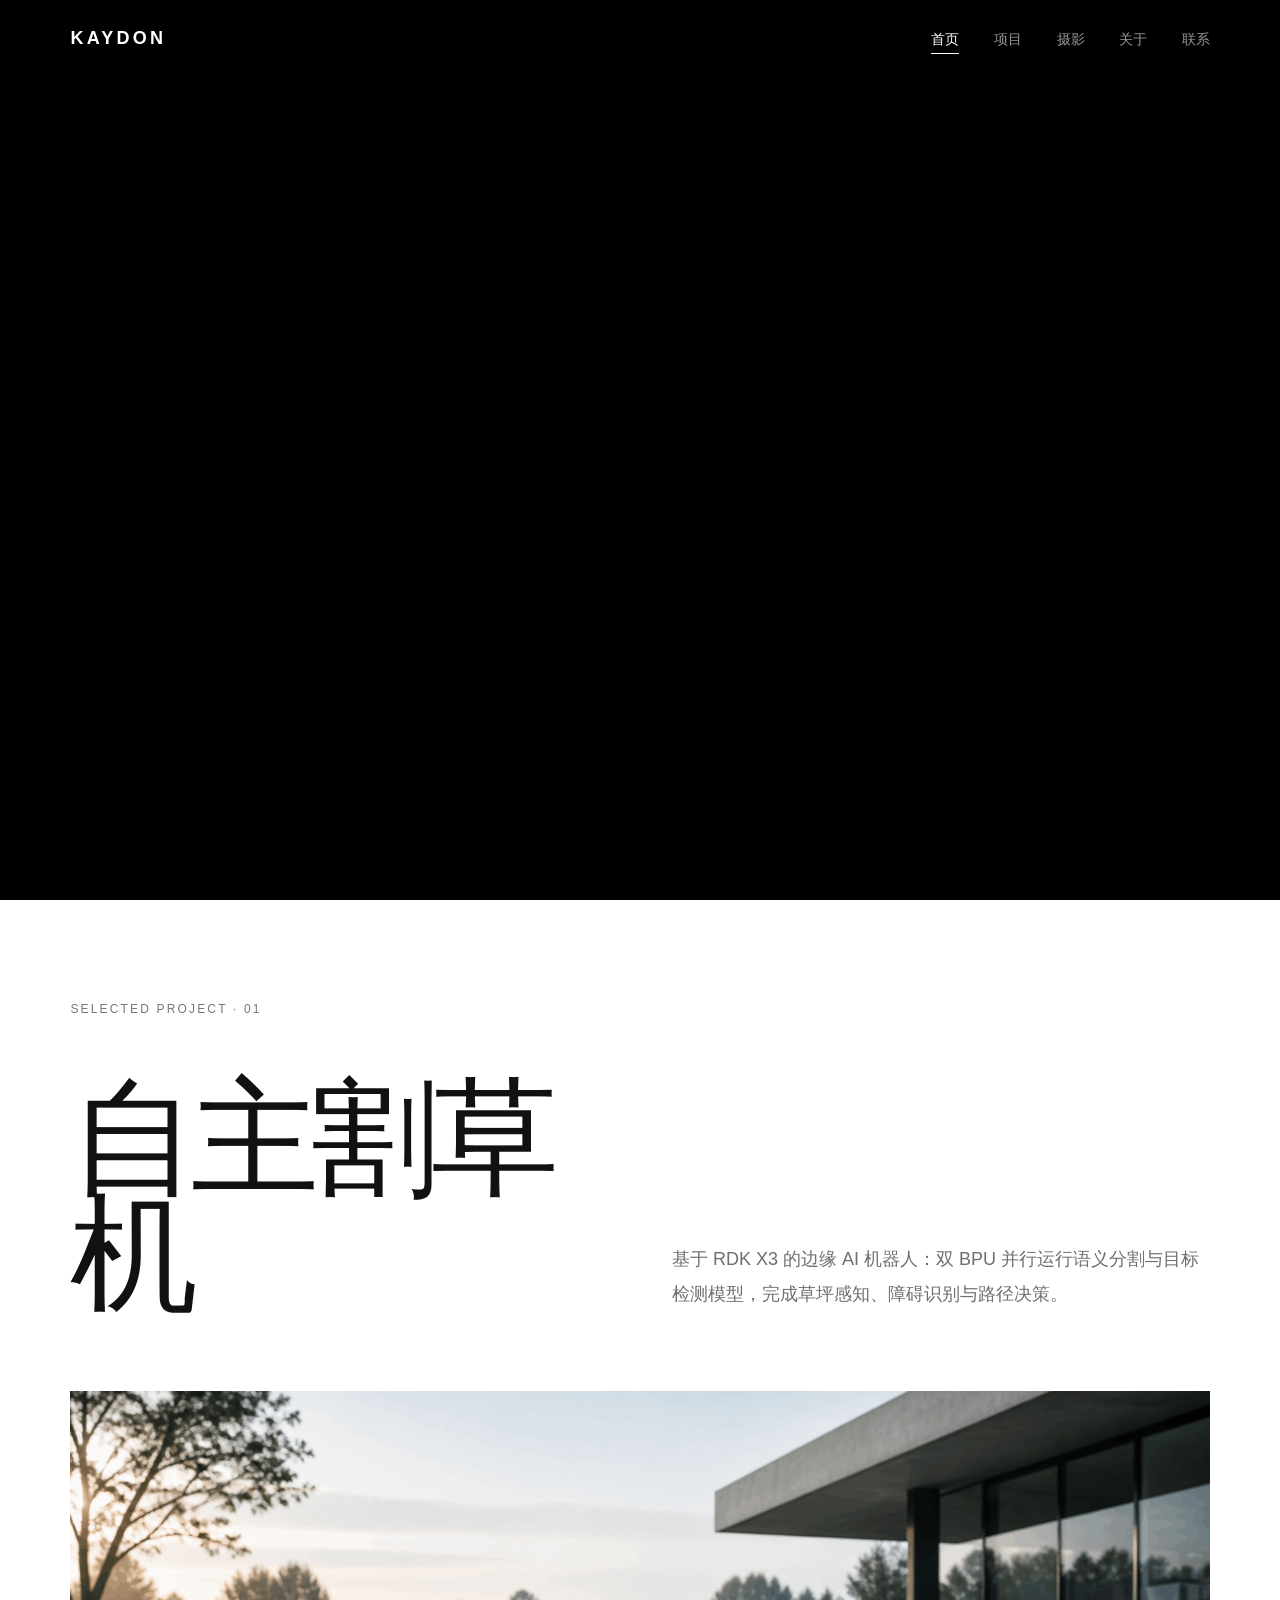
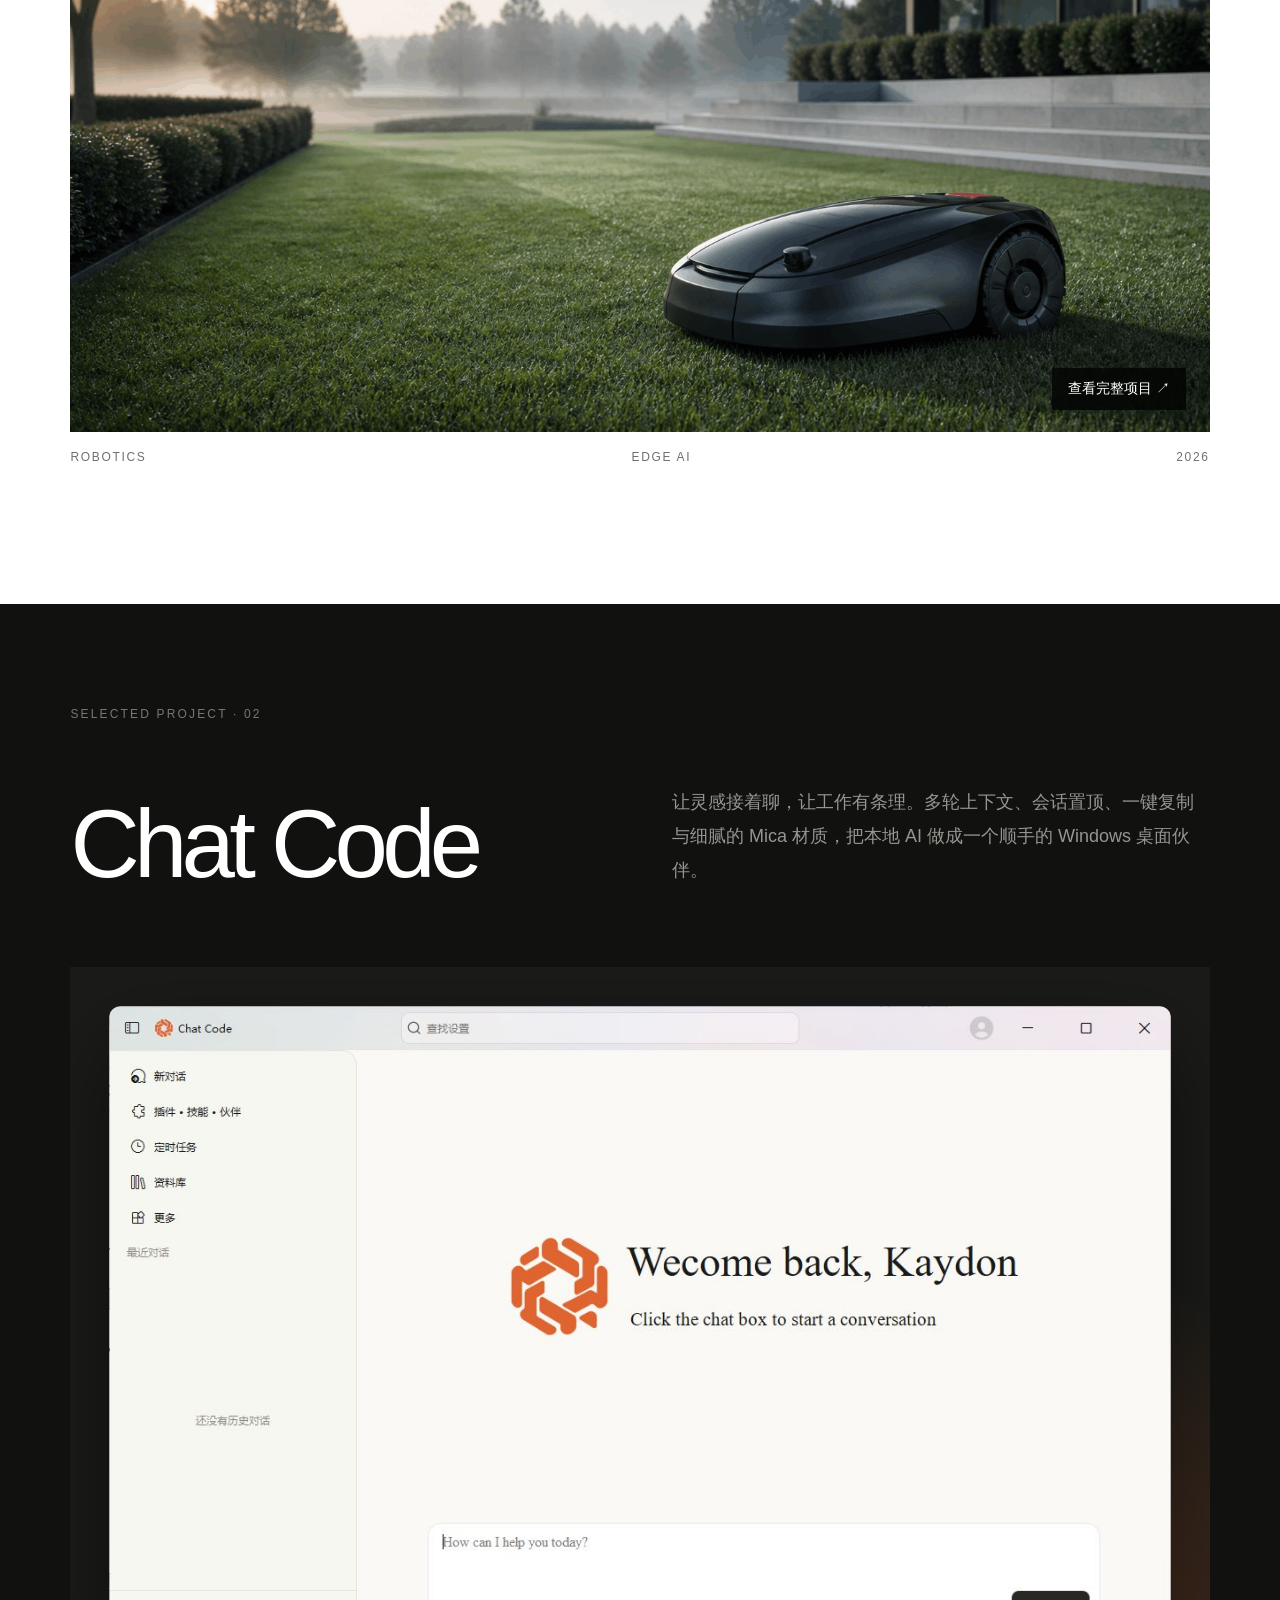
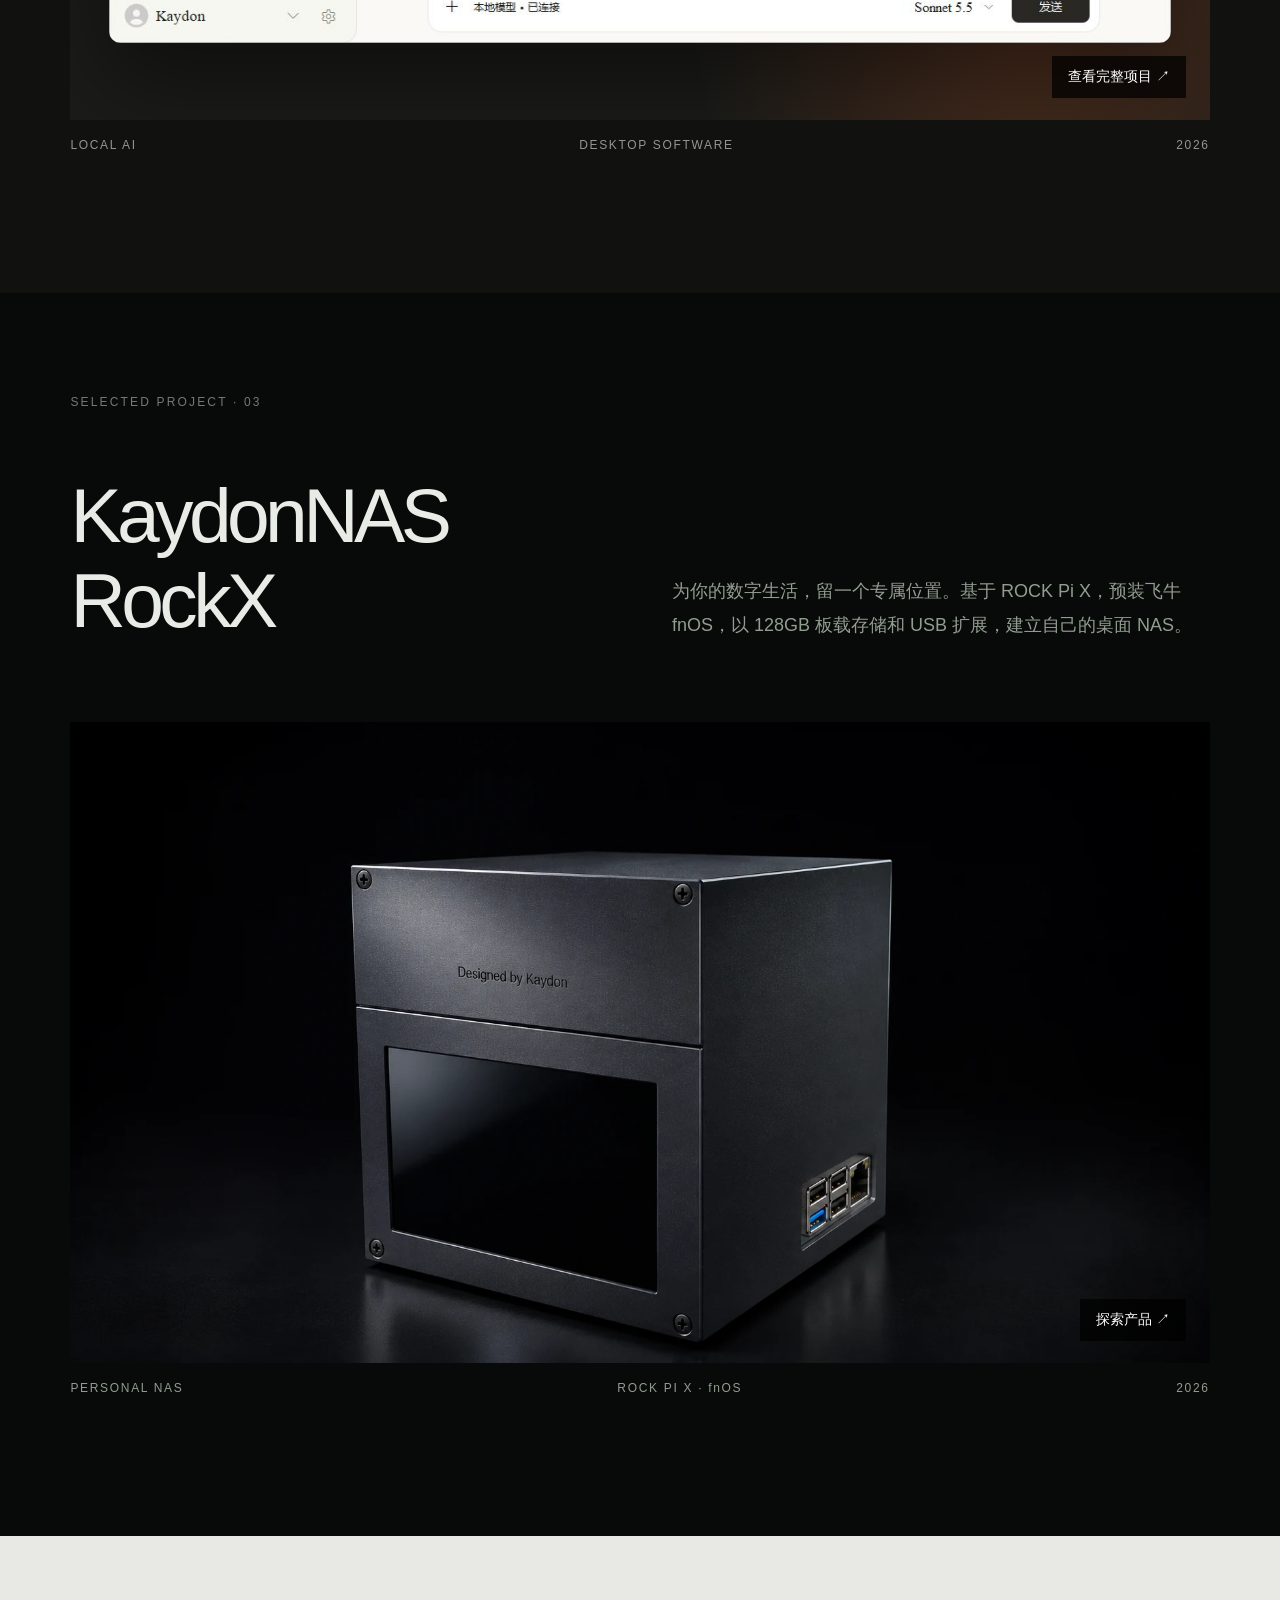
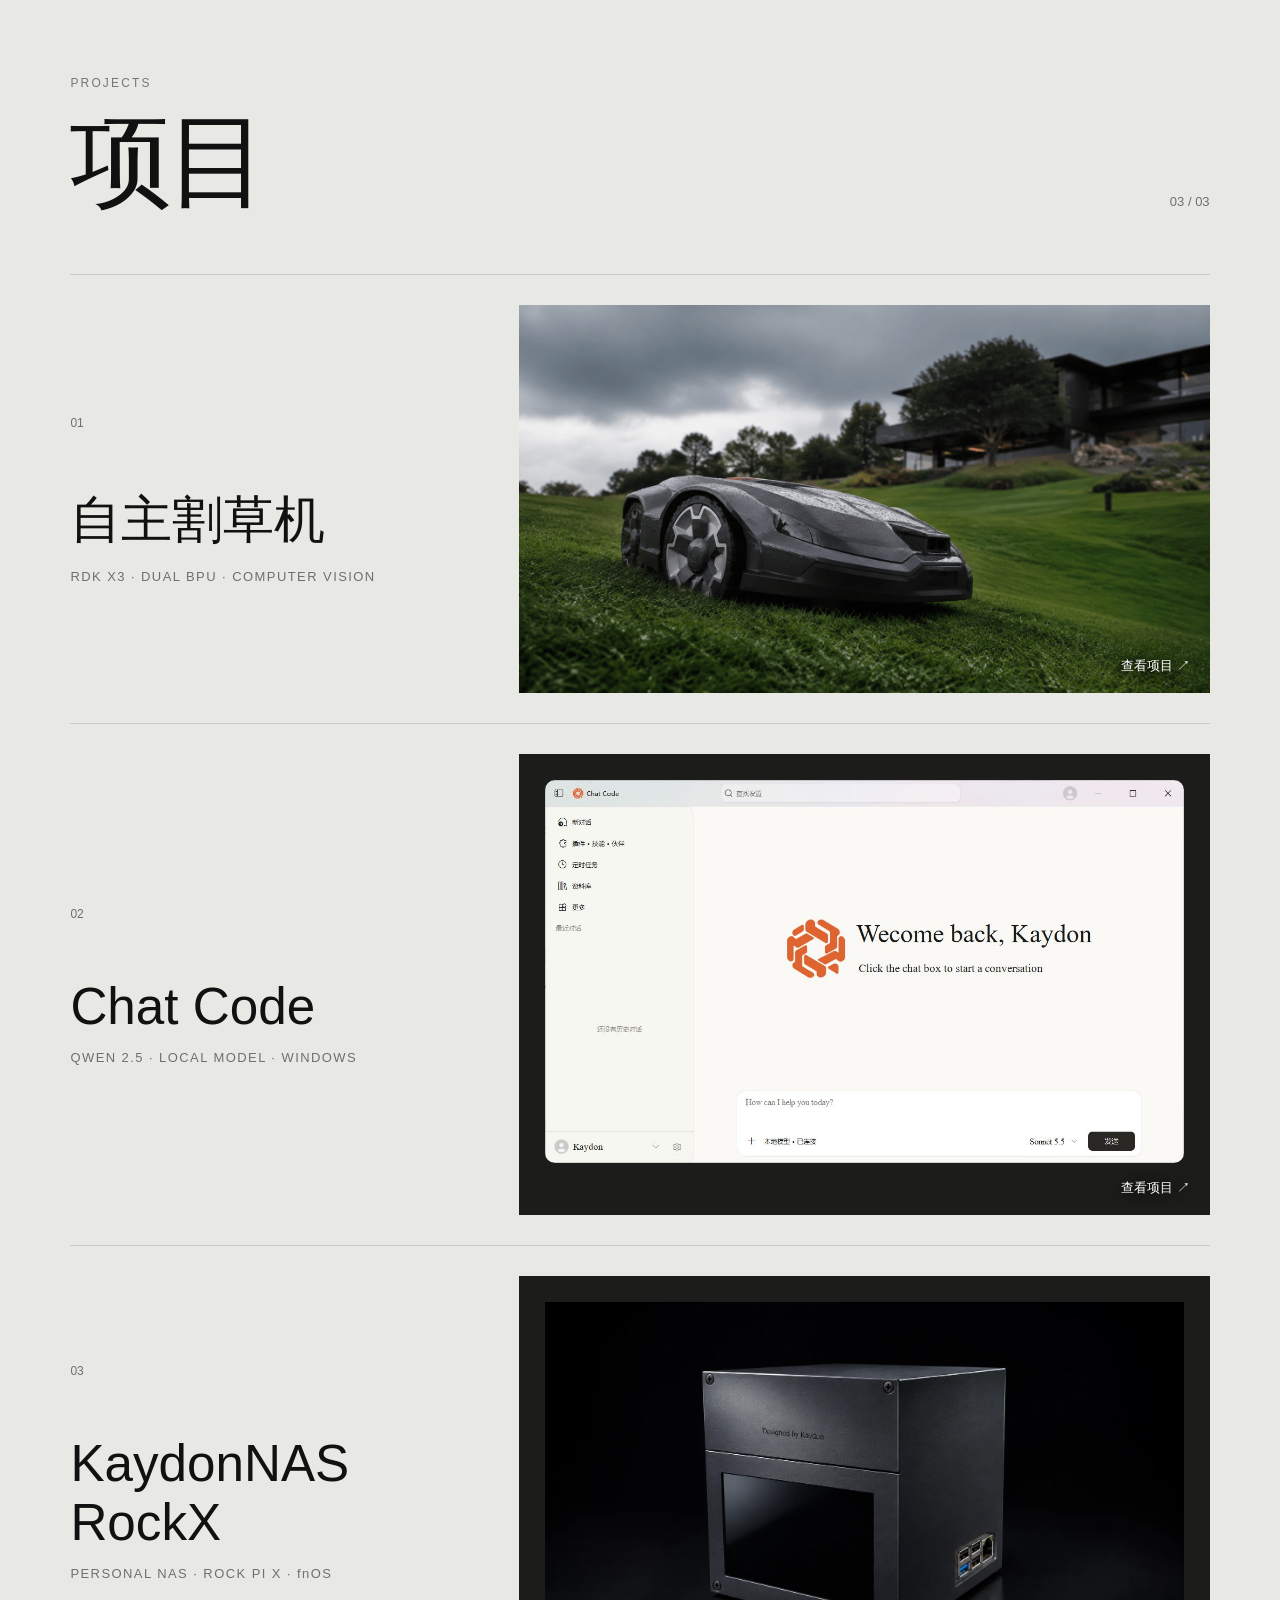
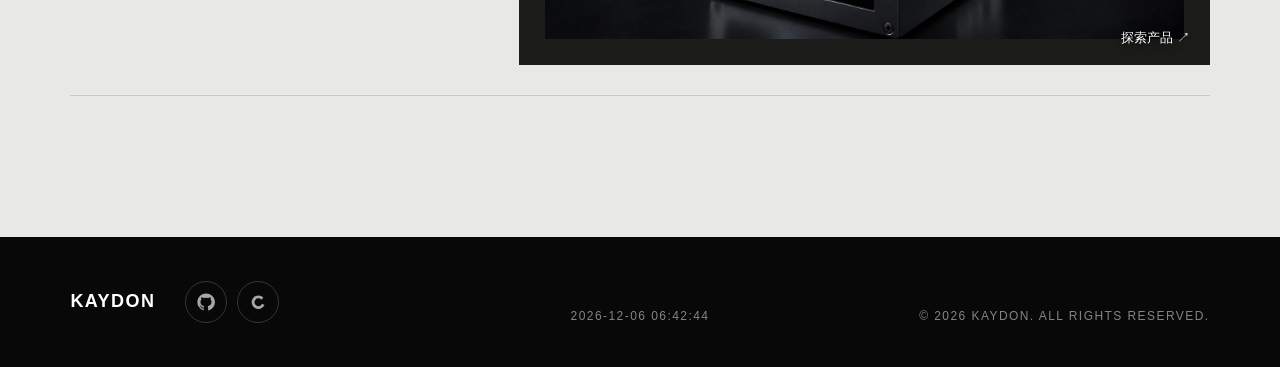
==== commit 15947e59: "[20261110] Fix some issues" ====
--- a/index.html
+++ b/index.html
@@ -1,43 +1,19 @@
-<<<<<<< HEAD
 <!DOCTYPE html>
 <html lang="zh-CN">
 <head>
   <meta charset="UTF-8"><meta name="viewport" content="width=device-width,initial-scale=1">
   <meta name="description" content="KAYDON 个人项目与摄影作品。">
-  <title>KAYDON</title><link rel="stylesheet" href="css/style.css?v=20261026-4">
-<link rel="stylesheet" href="css/rockx.css?v=20261109-2"></head>
+  <title>KAYDON</title><link rel="stylesheet" href="css/style.css?v=20261110-2"><link rel="stylesheet" href="assets/pages/home/styles.css?v=20261110-2"></head>
 <body class="home-page">
-  <header class="site-header" id="siteHeader"><a class="brand" href="index.html">KAYDON</a><button class="menu-toggle" type="button" aria-label="打开菜单" aria-expanded="false"><span></span><span></span></button><nav class="nav" aria-label="主导航"><a class="nav-link active" href="index.html">首页</a><div class="nav-project"><button class="nav-link project-trigger" type="button" aria-expanded="false">项目</button><div class="project-menu"><p>项目目录</p><a href="mower.html"><span><b>01</b>自主割草机</span><em>完整项目 ↗</em></a><a href="chatcode.html"><span><b>02</b>Chat Code</span><em>完整项目 ↗</em></a><a href="rockx.html"><span><b>03</b>KaydonNAS RockX</span><em>产品介绍 ↗</em></a><a href="works.html"><span><b>04</b>更多项目</span><em>项目档案 ↗</em></a></div></div><a class="nav-link" href="photography.html">摄影</a><a class="nav-link" href="about.html">关于</a><a class="nav-link" href="contact.html">联系</a></nav></header>
-  <main>
-    <section class="hero" aria-label="首页视频"><video class="hero-video" autoplay muted loop playsinline><source src="assets/videos/hero.mp4" type="video/mp4"></video><div class="hero-overlay"></div></section>
-    <section class="home-project reveal-section"><div class="home-project-head"><p class="section-kicker">SELECTED PROJECT · 01</p><h1>自主割草机</h1><p>基于 RDK X3 的边缘 AI 机器人：双 BPU 并行运行语义分割与目标检测模型，完成草坪感知、障碍识别与路径决策。</p></div><a class="home-project-image" href="mower.html"><img src="assets/images/mower-navigation.png" alt="自主割草机在庭院工作"><span>查看完整项目 ↗</span></a><div class="home-project-meta"><span>ROBOTICS</span><span>EDGE AI</span><span>2026</span></div></section>
-    <section class="home-project home-project-software reveal-section" id="chatcode-preview"><div class="home-project-head"><p class="section-kicker">SELECTED PROJECT · 02</p><h1>Chat Code</h1><p>让灵感接着聊，让工作有条理。多轮上下文、会话置顶、一键复制与细腻的 Mica 材质，把本地 AI 做成一个顺手的 Windows 桌面伙伴。</p></div><a class="home-project-image software-preview" href="chatcode.html"><img src="assets/images/chatcode-main-clean.png" alt="Chat Code 本地 AI 工作台主界面"><span>查看完整项目 ↗</span></a><div class="home-project-meta"><span>LOCAL AI</span><span>DESKTOP SOFTWARE</span><span>2026</span></div></section>
-    <section class="home-project home-rockx reveal-section"><div class="home-project-head"><p class="section-kicker">SELECTED PROJECT · 03</p><h1>KaydonNAS RockX</h1><p>为你的数字生活，留一个专属位置。基于 ROCK Pi X，预装飞牛 fnOS，以 128GB 板载存储和 USB 扩展，建立自己的桌面 NAS。</p></div><a class="home-project-image" href="rockx.html"><img src="assets/rockx/right.webp" alt="KaydonNAS RockX 产品设计展示" loading="lazy"><span>探索产品 ↗</span></a><div class="home-project-meta"><span>PERSONAL NAS</span><span>ROCK PI X · fnOS</span><span>2026</span></div></section><section class="project-index reveal-section"><div class="project-index-head"><p class="section-kicker">PROJECTS</p><h2>项目</h2><span>03 / 03</span></div><div class="project-index-list"><a class="project-index-item" href="mower.html"><div><span>01</span><h3>自主割草机</h3><p>RDK X3 · DUAL BPU · COMPUTER VISION</p></div><img src="assets/images/mower-all-terrain.png" alt="自主割草机项目预览"><em>查看项目 ↗</em></a><a id="chatcode-index" class="project-index-item software-index" href="chatcode.html"><div><span>02</span><h3>Chat Code</h3><p>QWEN 2.5 · LOCAL MODEL · WINDOWS</p></div><figure class="software-thumbnail"><img src="assets/images/chatcode-main-clean.png" alt="Chat Code 项目预览，完整窗口含圆角"></figure><em>查看项目 ↗</em></a><a class="project-index-item" href="rockx.html"><div><span>03</span><h3>KaydonNAS RockX</h3><p>PERSONAL NAS · ROCK PI X · fnOS</p></div><img src="assets/rockx/right.webp" alt="KaydonNAS RockX" loading="lazy"><em>探索产品 ↗</em></a></div></section>
+  <header class="site-header" id="siteHeader"><a class="brand" href="index.html">KAYDON</a><button class="menu-toggle" type="button" aria-label="打开菜单" aria-expanded="false"><span></span><span></span></button><nav class="nav" aria-label="主导航"><a class="nav-link active" href="index.html">首页</a><div class="nav-project"><button class="nav-link project-trigger" type="button" aria-expanded="false">项目</button><div class="project-menu"><p>项目目录</p><a href="mower.html"><span><b>01</b>自主割草机</span><em>完整项目 ↗</em></a><a href="chatcode.html"><span><b>02</b>Chat Code</span><em>完整项目 ↗</em></a><a href="kaydonnas_rockx.html"><span><b>03</b>KaydonNAS RockX</span><em>产品介绍 ↗</em></a><a href="works.html"><span><b>04</b>更多项目</span><em>项目档案 ↗</em></a></div></div><a class="nav-link" href="photography.html">摄影</a><a class="nav-link" href="about.html">关于</a><a class="nav-link" href="contact.html">联系</a></nav></header>
+  <main><h1 class="visually-hidden">KAYDON 个人项目与摄影作品</h2>
+    <section class="hero" aria-label="首页视频"><video class="hero-video" autoplay muted loop playsinline><source src="assets/pages/home/video/hero.mp4" type="video/mp4"></video><div class="hero-overlay"></div></section>
+    <section class="home-project reveal-section"><div class="home-project-head"><p class="section-kicker">SELECTED PROJECT · 01</p><h2>自主割草机</h2><p>基于 RDK X3 的边缘 AI 机器人：双 BPU 并行运行语义分割与目标检测模型，完成草坪感知、障碍识别与路径决策。</p></div><a class="home-project-image" href="mower.html"><img loading="lazy" src="assets/pages/autonomous-mower/images/mower-navigation.png" alt="自主割草机在庭院工作"><span>查看完整项目 ↗</span></a><div class="home-project-meta"><span>ROBOTICS</span><span>EDGE AI</span><span>2026</span></div></section>
+    <section data-header-theme="dark" class="home-project home-project-software reveal-section" id="chatcode-preview"><div class="home-project-head"><p class="section-kicker">SELECTED PROJECT · 02</p><h2>Chat Code</h2><p>让灵感接着聊，让工作有条理。多轮上下文、会话置顶、一键复制与细腻的 Mica 材质，把本地 AI 做成一个顺手的 Windows 桌面伙伴。</p></div><a class="home-project-image software-preview" href="chatcode.html"><img loading="lazy" src="assets/pages/chat-code/images/chatcode-main-clean.png" alt="Chat Code 本地 AI 工作台主界面"><span>查看完整项目 ↗</span></a><div class="home-project-meta"><span>LOCAL AI</span><span>DESKTOP SOFTWARE</span><span>2026</span></div></section>
+    <section data-header-theme="dark" class="home-project home-kaydonnas-rockx reveal-section"><div class="home-project-head"><p class="section-kicker">SELECTED PROJECT · 03</p><h2>KaydonNAS RockX</h2><p>为你的数字生活，留一个专属位置。基于 ROCK Pi X，预装飞牛 fnOS，以 128GB 板载存储和 USB 扩展，建立自己的桌面 NAS。</p></div><a class="home-project-image" href="kaydonnas_rockx.html"><img src="assets/pages/kaydonnas-rockx/images/right.webp" alt="KaydonNAS RockX 产品设计展示" loading="lazy"><span>探索产品 ↗</span></a><div class="home-project-meta"><span>PERSONAL NAS</span><span>ROCK PI X · fnOS</span><span>2026</span></div></section><section class="project-index reveal-section"><div class="project-index-head"><p class="section-kicker">PROJECTS</p><h2>项目</h2><span>03 / 03</span></div><div class="project-index-list"><a class="project-index-item" href="mower.html"><div><span>01</span><h3>自主割草机</h3><p>RDK X3 · DUAL BPU · COMPUTER VISION</p></div><img loading="lazy" src="assets/pages/autonomous-mower/images/mower-all-terrain.png" alt="自主割草机项目预览"><em>查看项目 ↗</em></a><a id="chatcode-index" class="project-index-item software-index" href="chatcode.html"><div><span>02</span><h3>Chat Code</h3><p>QWEN 2.5 · LOCAL MODEL · WINDOWS</p></div><figure class="software-thumbnail"><img loading="lazy" src="assets/pages/chat-code/images/chatcode-main-clean.png" alt="Chat Code 项目预览，完整窗口含圆角"></figure><em>查看项目 ↗</em></a><a class="project-index-item" href="kaydonnas_rockx.html"><div><span>03</span><h3>KaydonNAS RockX</h3><p>PERSONAL NAS · ROCK PI X · fnOS</p></div><img src="assets/pages/kaydonnas-rockx/images/right.webp" alt="KaydonNAS RockX" loading="lazy"><em>探索产品 ↗</em></a></div></section>
   </main>
   <footer class="site-footer"><div class="footer-identity"><a class="footer-brand" href="index.html">KAYDON</a><nav class="footer-links" aria-label="外部平台"><a href="https://github.com/Liang-Kaidong/" target="_blank" rel="noopener noreferrer">GITHUB ↗</a><a href="https://blog.csdn.net/2401_88324294?spm=1000.2115.3001.5343" target="_blank" rel="noopener noreferrer">CSDN ↗</a></nav></div><p>PROJECTS · PHOTOGRAPHY</p><p>© 2026 KAYDON. ALL RIGHTS RESERVED.</p></footer>
-  <script src="js/main.js?v=20261109-2"></script>
+  <script src="js/main.js?v=20261110-2"></script>
 </body>
 </html>
 
-=======
-<!DOCTYPE html>
-<html lang="zh-CN">
-<head>
-  <meta charset="UTF-8"><meta name="viewport" content="width=device-width,initial-scale=1">
-  <meta name="description" content="KAYDON 个人项目与摄影作品。">
-  <title>KAYDON</title><link rel="stylesheet" href="css/style.css?v=20261026-4">
-<link rel="stylesheet" href="css/rockx.css?v=20261109-2"></head>
-<body class="home-page">
-  <header class="site-header" id="siteHeader"><a class="brand" href="index.html">KAYDON</a><button class="menu-toggle" type="button" aria-label="打开菜单" aria-expanded="false"><span></span><span></span></button><nav class="nav" aria-label="主导航"><a class="nav-link active" href="index.html">首页</a><div class="nav-project"><button class="nav-link project-trigger" type="button" aria-expanded="false">项目</button><div class="project-menu"><p>项目目录</p><a href="mower.html"><span><b>01</b>自主割草机</span><em>完整项目 ↗</em></a><a href="chatcode.html"><span><b>02</b>Chat Code</span><em>完整项目 ↗</em></a><a href="rockx.html"><span><b>03</b>KaydonNAS RockX</span><em>产品介绍 ↗</em></a><a href="works.html"><span><b>04</b>更多项目</span><em>项目档案 ↗</em></a></div></div><a class="nav-link" href="photography.html">摄影</a><a class="nav-link" href="about.html">关于</a><a class="nav-link" href="contact.html">联系</a></nav></header>
-  <main>
-    <section class="hero" aria-label="首页视频"><video class="hero-video" autoplay muted loop playsinline><source src="assets/videos/hero.mp4" type="video/mp4"></video><div class="hero-overlay"></div></section>
-    <section class="home-project reveal-section"><div class="home-project-head"><p class="section-kicker">SELECTED PROJECT · 01</p><h1>自主割草机</h1><p>基于 RDK X3 的边缘 AI 机器人：双 BPU 并行运行语义分割与目标检测模型，完成草坪感知、障碍识别与路径决策。</p></div><a class="home-project-image" href="mower.html"><img src="assets/images/mower-navigation.png" alt="自主割草机在庭院工作"><span>查看完整项目 ↗</span></a><div class="home-project-meta"><span>ROBOTICS</span><span>EDGE AI</span><span>2026</span></div></section>
-    <section class="home-project home-project-software reveal-section" id="chatcode-preview"><div class="home-project-head"><p class="section-kicker">SELECTED PROJECT · 02</p><h1>Chat Code</h1><p>让灵感接着聊，让工作有条理。多轮上下文、会话置顶、一键复制与细腻的 Mica 材质，把本地 AI 做成一个顺手的 Windows 桌面伙伴。</p></div><a class="home-project-image software-preview" href="chatcode.html"><img src="assets/images/chatcode-main-clean.png" alt="Chat Code 本地 AI 工作台主界面"><span>查看完整项目 ↗</span></a><div class="home-project-meta"><span>LOCAL AI</span><span>DESKTOP SOFTWARE</span><span>2026</span></div></section>
-    <section class="home-project home-rockx reveal-section"><div class="home-project-head"><p class="section-kicker">SELECTED PROJECT · 03</p><h1>KaydonNAS RockX</h1><p>为你的数字生活，留一个专属位置。基于 ROCK Pi X，预装飞牛 fnOS，以 128GB 板载存储和 USB 扩展，建立自己的桌面 NAS。</p></div><a class="home-project-image" href="rockx.html"><img src="assets/rockx/right.webp" alt="KaydonNAS RockX 产品设计展示" loading="lazy"><span>探索产品 ↗</span></a><div class="home-project-meta"><span>PERSONAL NAS</span><span>ROCK PI X · fnOS</span><span>2026</span></div></section><section class="project-index reveal-section"><div class="project-index-head"><p class="section-kicker">PROJECTS</p><h2>项目</h2><span>03 / 03</span></div><div class="project-index-list"><a class="project-index-item" href="mower.html"><div><span>01</span><h3>自主割草机</h3><p>RDK X3 · DUAL BPU · COMPUTER VISION</p></div><img src="assets/images/mower-all-terrain.png" alt="自主割草机项目预览"><em>查看项目 ↗</em></a><a id="chatcode-index" class="project-index-item software-index" href="chatcode.html"><div><span>02</span><h3>Chat Code</h3><p>QWEN 2.5 · LOCAL MODEL · WINDOWS</p></div><figure class="software-thumbnail"><img src="assets/images/chatcode-main-clean.png" alt="Chat Code 项目预览，完整窗口含圆角"></figure><em>查看项目 ↗</em></a><a class="project-index-item" href="rockx.html"><div><span>03</span><h3>KaydonNAS RockX</h3><p>PERSONAL NAS · ROCK PI X · fnOS</p></div><img src="assets/rockx/right.webp" alt="KaydonNAS RockX" loading="lazy"><em>探索产品 ↗</em></a></div></section>
-  </main>
-  <footer class="site-footer"><div class="footer-identity"><a class="footer-brand" href="index.html">KAYDON</a><nav class="footer-links" aria-label="外部平台"><a href="https://github.com/Liang-Kaidong/" target="_blank" rel="noopener noreferrer">GITHUB ↗</a><a href="https://blog.csdn.net/2401_88324294?spm=1000.2115.3001.5343" target="_blank" rel="noopener noreferrer">CSDN ↗</a></nav></div><p>PROJECTS · PHOTOGRAPHY</p><p>© 2026 KAYDON. ALL RIGHTS RESERVED.</p></footer>
-  <script src="js/main.js?v=20261109-2"></script>
-</body>
-</html>
-
->>>>>>> f0c42c36a462f9e00ebde58ba857767253b2200c
--- a/css/style.css
+++ b/css/style.css
@@ -1,83 +1,24 @@
-:root{--black:#080808;--white:#fff;--soft:#f3f3f1;--ink:#111;--muted:#6f706d;--line:rgba(17,17,17,.14);--pad:clamp(24px,5.5vw,104px)}
-*{box-sizing:border-box;margin:0;padding:0}
-html{scroll-behavior:smooth}
-body{overflow-x:hidden;background:var(--white);color:var(--ink);font-family:"MiSans","Microsoft YaHei",Arial,sans-serif;-webkit-font-smoothing:antialiased}
-a{color:inherit;text-decoration:none}img{display:block;width:100%}button{font:inherit}
-.site-header{position:fixed;inset:0 0 auto;z-index:100;height:76px;padding:0 var(--pad);display:flex;align-items:center;justify-content:space-between;color:#fff;background:rgba(0,0,0,.08);backdrop-filter:blur(20px);transition:height .4s,color .4s,background .4s}
-.site-header.on-light,.placeholder-page .site-header{height:68px;color:var(--ink);background:rgba(255,255,255,.76)}
-.brand{font-size:18px;font-weight:700;letter-spacing:.18em}.nav{display:flex;gap:clamp(18px,2.7vw,40px)}
-.nav-link{position:relative;padding:25px 0 21px;font-size:14px;opacity:.58;transition:opacity .25s}.nav-link:hover,.nav-link.active{opacity:1}.nav-link::after{position:absolute;right:0;bottom:16px;left:0;height:1px;background:currentColor;content:"";transform:scaleX(0);transition:transform .3s}.nav-link:hover::after,.nav-link.active::after{transform:scaleX(1)}
-.menu-toggle{display:none;border:0;background:none;color:inherit}.menu-toggle span{display:block;width:22px;height:1px;margin:6px;background:currentColor}
-.hero{position:relative;height:100vh;min-height:620px;overflow:hidden;background:#000}.hero-video,.hero-overlay{position:absolute;inset:0;width:100%;height:100%}.hero-video{object-fit:cover}.hero-overlay{background:linear-gradient(180deg,rgba(0,0,0,.18),transparent 55%,rgba(0,0,0,.3));pointer-events:none}
-.section-kicker{font-size:12px!important;letter-spacing:.18em;text-transform:uppercase;color:#777}
-.intro{padding:clamp(120px,15vw,240px) var(--pad);background:#fff}.intro h1{max-width:1100px;margin:36px 0 68px;font-size:clamp(54px,8.2vw,138px);font-weight:400;line-height:.98;letter-spacing:-.055em}.intro-copy{max-width:590px;margin-left:auto;color:var(--muted);font-size:18px;line-height:1.9}
-.feature{min-height:100vh;padding:clamp(88px,10vw,180px) var(--pad);display:grid;grid-template-columns:minmax(320px,.72fr) minmax(0,1.28fr);gap:clamp(56px,8vw,150px);align-items:center}.feature-dark{background:var(--black);color:#fff}.feature-light{background:var(--soft)}.feature-reverse .feature-copy{order:2}.feature-reverse .feature-media{order:1}
-.feature-copy h2{margin:28px 0 36px;font-size:clamp(52px,6.3vw,106px);font-weight:400;line-height:.98;letter-spacing:-.05em}.feature-copy>p:not(.section-kicker){max-width:480px;color:#858680;font-size:17px;line-height:1.9}.feature-media{overflow:hidden;aspect-ratio:16/10;background:#ddd}.feature-media img{height:100%;object-fit:cover;transition:transform 1.2s cubic-bezier(.22,1,.36,1)}.feature-media:hover img{transform:scale(1.025)}.mower-page .feature-dark .feature-media:hover img{transform:none}
-.spec-list{display:grid;grid-template-columns:repeat(3,1fr);gap:20px;margin-top:70px;list-style:none;border-top:1px solid var(--line);padding-top:24px}.spec-list li{display:flex;flex-direction:column;gap:8px}.spec-list strong{font-size:clamp(19px,2vw,30px);font-weight:400}.spec-list span{color:var(--muted);font-size:13px}.feature-note{display:flex;align-items:center;gap:12px;margin-top:64px;color:#a6a6a2;font-size:14px}.pulse{width:8px;height:8px;border-radius:50%;background:#72e274;box-shadow:0 0 0 7px rgba(114,226,116,.12)}
-.quiet-section{padding:clamp(120px,14vw,220px) var(--pad);background:#fff}.quiet-section h2{max-width:1000px;margin:32px 0 110px;font-size:clamp(56px,7.5vw,126px);font-weight:400;line-height:.98;letter-spacing:-.055em}.quiet-grid{display:grid;grid-template-columns:repeat(4,1fr);border-top:1px solid var(--line)}.quiet-grid article{min-height:300px;padding:25px 28px;border-right:1px solid var(--line)}.quiet-grid article:first-child{padding-left:0}.quiet-grid article:last-child{border:0}.quiet-grid span{color:#92928d;font-size:12px}.quiet-grid h3{margin:84px 0 18px;font-size:22px;font-weight:400}.quiet-grid p{color:var(--muted);font-size:15px;line-height:1.75}
-.closing{padding:clamp(100px,12vw,190px) var(--pad);display:flex;align-items:flex-end;justify-content:space-between;background:#e8e9e5}.closing p{max-width:800px;font-size:clamp(48px,6.5vw,110px);line-height:1;letter-spacing:-.05em}.text-link{display:inline-flex;flex-shrink:0;gap:40px;padding-bottom:8px;border-bottom:1px solid;font-size:14px}.text-link span{transition:transform .25s}.text-link:hover span{transform:translate(3px,-3px)}
+/* Shared foundation: tokens, navigation, footer and common motion. */
+:root{--black:#080808;--white:#fff;--soft:#f3f3f1;--ink:#111;--muted:#6f706d;--line:rgba(17,17,17,.14);--pad:clamp(24px,5.5vw,104px)}
+*{box-sizing:border-box;margin:0;padding:0}
+html{scroll-behavior:smooth}
+body{overflow-x:hidden;background:var(--white);color:var(--ink);font-family:"MiSans","Microsoft YaHei",Arial,sans-serif;-webkit-font-smoothing:antialiased}
+a{color:inherit;text-decoration:none}img{display:block;width:100%}button{font:inherit}
+.site-header{position:fixed;inset:0 0 auto;z-index:100;height:76px;padding:0 var(--pad);display:flex;align-items:center;justify-content:space-between;color:#fff;background:rgba(0,0,0,.08);backdrop-filter:blur(20px);transition:height .4s,color .4s,background .4s}
+.site-header.on-light,.placeholder-page .site-header{height:68px;color:var(--ink);background:rgba(255,255,255,.76)}
+.brand{font-size:18px;font-weight:700;letter-spacing:.18em}.nav{display:flex;gap:clamp(18px,2.7vw,40px)}
+.nav-link{position:relative;padding:25px 0 21px;font-size:14px;opacity:.58;transition:opacity .25s}.nav-link:hover,.nav-link.active{opacity:1}.nav-link::after{position:absolute;right:0;bottom:16px;left:0;height:1px;background:currentColor;content:"";transform:scaleX(0);transition:transform .3s}.nav-link:hover::after,.nav-link.active::after{transform:scaleX(1)}
+.menu-toggle{display:none;border:0;background:none;color:inherit}.menu-toggle span{display:block;width:22px;height:1px;margin:6px;background:currentColor}
+.section-kicker{font-size:12px!important;letter-spacing:.18em;text-transform:uppercase;color:#777}
 .site-footer{display:grid;grid-template-columns:1fr auto 1fr;align-items:end;gap:40px;padding:44px var(--pad);background:#080808;color:#858581;font-size:12px;letter-spacing:.12em}.footer-identity{display:flex;align-items:center;gap:30px}.site-footer .footer-brand{color:#fff;font-size:18px;font-weight:700}.footer-links{display:flex;gap:10px}.footer-links a{width:42px;height:42px;display:grid;place-items:center;border:1px solid #343531;border-radius:50%;color:#a7a8a3;transition:border-color .25s,color .25s,transform .25s}.footer-links a:hover{border-color:#fff;color:#fff;transform:translateY(-3px)}.footer-links svg{width:18px;height:18px;fill:currentColor}.site-footer p:last-child{justify-self:end;white-space:nowrap}
-.placeholder-page{min-height:100vh;background:var(--white)}.placeholder-page main{min-height:calc(100vh - 114px);padding:180px var(--pad) 80px}.page-label{margin-bottom:30px;color:var(--muted);font-size:12px;letter-spacing:.18em}.placeholder-title{max-width:1100px;font-size:clamp(70px,10vw,160px);font-weight:400;line-height:.9;letter-spacing:-.06em}.placeholder-bottom{display:flex;justify-content:space-between;align-items:end;margin-top:150px;padding-top:26px;border-top:1px solid var(--line);color:var(--muted);font-size:15px}.placeholder-bottom p{max-width:460px;line-height:1.8}
-.reveal-section{opacity:0;transform:translateY(36px);transition:opacity .9s ease,transform .9s cubic-bezier(.22,1,.36,1)}.reveal-section.is-visible{opacity:1;transform:none}
-@media(max-width:820px){.site-header{height:64px}.nav{position:absolute;top:64px;right:0;left:0;padding:22px var(--pad) 30px;display:none;flex-direction:column;gap:0;background:rgba(255,255,255,.98);color:var(--ink)}.site-header.menu-open .nav{display:flex}.nav-link{padding:14px 0}.nav-link::after{display:none}.menu-toggle{display:block}.hero{min-height:520px}.intro h1{margin-bottom:48px}.intro-copy{margin-left:0}.feature,.feature-reverse{min-height:auto;grid-template-columns:1fr;gap:54px}.feature-reverse .feature-copy,.feature-reverse .feature-media{order:initial}.feature-media{aspect-ratio:4/3}.quiet-grid{grid-template-columns:1fr 1fr}.quiet-grid article{min-height:230px;border-bottom:1px solid var(--line)}.quiet-grid article:nth-child(2){border-right:0}.closing{align-items:flex-start;flex-direction:column;gap:60px}.site-footer{grid-template-columns:1fr;gap:20px}.footer-identity{align-items:flex-start;flex-direction:column;gap:18px}.site-footer p:last-child{justify-self:start;white-space:normal}}
-@media(max-width:520px){.intro h1,.feature-copy h2,.quiet-section h2{letter-spacing:-.04em}.spec-list{gap:10px}.quiet-grid{grid-template-columns:1fr}.quiet-grid article{min-height:auto;padding:24px 0;border-right:0}.quiet-grid h3{margin:52px 0 12px}.placeholder-bottom{align-items:flex-start;flex-direction:column;gap:45px}}
-@media(prefers-reduced-motion:reduce){html{scroll-behavior:auto}.reveal-section{opacity:1;transform:none}*,*::before{animation-duration:.01ms!important;transition-duration:.01ms!important}}
-
-/* Project portfolio */
-.nav-project{position:relative;display:flex;align-items:center}.project-trigger{border:0;background:none;color:inherit;font-family:inherit;cursor:pointer}.project-trigger>span{display:inline-block;margin-left:5px;font-size:11px;transition:transform .25s}.nav-project.open .project-trigger>span,.nav-project:hover .project-trigger>span{transform:rotate(180deg)}
-.project-menu{position:absolute;top:62px;left:50%;width:min(440px,calc(100vw - 48px));padding:22px;background:rgba(255,255,255,.97);color:var(--ink);box-shadow:0 22px 60px rgba(0,0,0,.14);opacity:0;visibility:hidden;transform:translate(-50%,10px);transition:.25s;backdrop-filter:blur(24px)}.nav-project:hover .project-menu,.nav-project:focus-within .project-menu,.nav-project.open .project-menu{opacity:1;visibility:visible;transform:translate(-50%,0)}.project-menu>p{padding:0 4px 14px;color:var(--muted);font-size:12px;letter-spacing:.12em}.project-menu>a{display:flex;align-items:center;justify-content:space-between;padding:18px 4px;border-top:1px solid var(--line);font-size:15px}.project-menu>a:hover{padding-right:9px}.project-menu b{margin-right:22px;color:#9a9a96;font-size:12px;font-weight:400}.project-menu em{color:var(--muted);font-size:12px;font-style:normal}
-.tone-transition{height:clamp(180px,30vw,460px);margin-top:-1px;background:linear-gradient(180deg,#000 0%,#080808 18%,#252525 44%,#8c8c8a 72%,#e2e2df 90%,#fff 100%)}
-.project-intro{padding:clamp(80px,10vw,160px) var(--pad) clamp(120px,15vw,240px);background:#fff}.project-intro h1{margin:28px 0 80px;font-size:clamp(70px,12vw,190px);font-weight:400;line-height:.9;letter-spacing:-.065em}.intro-meta{display:grid;grid-template-columns:1.3fr .7fr;gap:80px;margin-left:22vw}.intro-meta>p{max-width:660px;color:var(--muted);font-size:18px;line-height:1.9}.intro-meta dl{border-top:1px solid var(--line)}.intro-meta dl div{display:flex;justify-content:space-between;padding:13px 0;border-bottom:1px solid var(--line);font-size:14px}.intro-meta dt{color:var(--muted)}
-.platform-section{padding:clamp(100px,12vw,190px) var(--pad);display:grid;grid-template-columns:.72fr 1.28fr;gap:clamp(45px,7vw,120px);background:#101110;color:#fff}.platform-copy{align-self:center}.platform-copy h2,.bpu-head h2{margin:28px 0 35px;font-size:clamp(52px,6.6vw,108px);font-weight:400;line-height:.98;letter-spacing:-.05em}.platform-copy>p:not(.section-kicker),.bpu-head>p:not(.section-kicker){max-width:560px;color:#999b96;font-size:17px;line-height:1.9}.source-link{display:inline-block;margin-top:38px;padding-bottom:6px;border-bottom:1px solid #777;font-size:14px}.platform-image{overflow:hidden;background:#181918}.platform-image img{aspect-ratio:16/10;object-fit:cover}.platform-image figcaption{padding-top:12px;color:#777;font-size:12px}.platform-specs{grid-column:1/-1;display:grid;grid-template-columns:repeat(4,1fr);margin-top:40px;border-top:1px solid #343532}.platform-specs article{padding:30px 26px;border-right:1px solid #343532}.platform-specs article:first-child{padding-left:0}.platform-specs article:last-child{border:0}.platform-specs strong,.platform-specs span{display:block}.platform-specs strong{margin-bottom:10px;font-size:clamp(24px,3vw,46px);font-weight:400}.platform-specs span{color:#888a85;font-size:13px}
-.bpu-section{padding:clamp(110px,14vw,220px) var(--pad);background:#f0f1ee}.bpu-head{display:grid;grid-template-columns:1.2fr .8fr;column-gap:8vw;align-items:end}.bpu-head .section-kicker{grid-column:1/-1}.bpu-head>p:last-child{padding-bottom:12px}.pipeline{display:grid;grid-template-columns:.42fr auto 1fr 1fr auto .42fr;gap:16px;align-items:stretch;margin-top:100px}.pipe-source{display:flex;flex-direction:column;justify-content:center;gap:8px}.pipe-source small{color:var(--muted);font-size:11px;letter-spacing:.1em}.pipe-source strong{font-size:17px;font-weight:400}.pipe-arrow{align-self:center;color:#999}.bpu-card{min-width:0;padding:28px;background:#fff}.bpu-card header{display:flex;justify-content:space-between;padding-bottom:20px;border-bottom:1px solid var(--line)}.bpu-card header span{color:var(--muted);font-size:12px}.bpu-card header b{font-size:15px;font-weight:400}.bpu-card>p{min-height:104px;padding:22px 0;color:var(--muted);font-size:14px;line-height:1.75}.seg-preview,.detect-preview{position:relative;height:180px;overflow:hidden;background:#182319}.seg-preview i{position:absolute;display:block;filter:blur(1px)}.seg-preview i:nth-child(1){inset:0;background:linear-gradient(145deg,#618947 0 58%,#a3bd7a 58% 75%,#343d34 75%)}.seg-preview i:nth-child(2){width:38%;height:52%;right:4%;bottom:-12%;border-radius:50%;background:rgba(255,200,74,.58)}.seg-preview i:nth-child(3){width:17%;height:110%;left:41%;top:-5%;transform:rotate(13deg);background:rgba(31,33,31,.58)}.detect-preview{background:linear-gradient(160deg,#91a56d,#375435 60%,#18251a)}.detect-preview i{position:absolute;border:2px solid #dce96e}.detect-preview i:nth-child(1){inset:20% 48% 36% 16%}.detect-preview i:nth-child(2){inset:47% 12% 15% 58%}.detect-preview i:nth-child(3){inset:12% 18% 62% 66%}.detect-preview span{position:absolute;left:16%;top:14%;padding:4px;background:#dce96e;color:#151515;font-size:9px}.bpu-card ul{margin-top:18px;list-style:none}.bpu-card li{display:flex;justify-content:space-between;padding:10px 0;border-bottom:1px solid var(--line);font-size:13px}.bpu-card li span{color:var(--muted)}.bpu-card li b{font-weight:400}.sample-note{margin-top:18px;text-align:right;color:var(--muted);font-size:12px}
-.model-section{padding:clamp(110px,13vw,210px) var(--pad);background:#fff}.model-title{display:flex;align-items:flex-end;justify-content:space-between;margin-bottom:90px}.model-title h2{font-size:clamp(58px,8vw,130px);font-weight:400;line-height:.95;letter-spacing:-.055em}.model-grid{display:grid;grid-template-columns:1fr 1fr;border-top:1px solid var(--line)}.model-grid article{padding:35px 5vw 20px 0}.model-grid article+article{padding-left:5vw;border-left:1px solid var(--line)}.model-grid>article>span{color:var(--muted);font-size:12px;letter-spacing:.14em}.model-grid h3{margin:70px 0 26px;font-size:30px;font-weight:400}.model-grid p{max-width:570px;color:var(--muted);font-size:16px;line-height:1.85}.model-grid dl{margin-top:60px}.model-grid dl div{display:flex;justify-content:space-between;padding:14px 0;border-top:1px solid var(--line);font-size:14px}.model-grid dt{color:var(--muted)}
-@media(max-width:980px){.pipeline{grid-template-columns:1fr 1fr}.pipe-source,.pipe-arrow{display:none}.platform-section{grid-template-columns:1fr}.platform-specs{grid-column:auto;grid-template-columns:1fr 1fr}.bpu-head{grid-template-columns:1fr}.bpu-head>p:last-child{margin-top:20px}.intro-meta{margin-left:0}}
-@media(min-width:821px) and (max-width:980px){.platform-section{grid-template-columns:.72fr 1.28fr}.platform-specs{grid-column:1/-1;grid-template-columns:repeat(4,1fr)}.bpu-head{grid-template-columns:1.2fr .8fr}.bpu-head>p:last-child{margin-top:0}.intro-meta{margin-left:22vw}}
-@media(max-width:820px){.nav-project{display:block}.project-menu{position:static;top:auto;left:auto;width:100%;padding:4px 0 14px;display:none;background:transparent;box-shadow:none;backdrop-filter:none;-webkit-backdrop-filter:none;opacity:1;visibility:visible;transform:none}.nav-project.open .project-menu{display:block;transform:none}.project-trigger{width:100%;text-align:left}.tone-transition{height:180px}.project-intro h1{margin-bottom:50px}.intro-meta{grid-template-columns:1fr;gap:50px}.platform-specs{margin-top:0}.platform-specs article{padding:26px 0;border-right:1px solid #343532;border-bottom:1px solid #343532}.platform-specs article:nth-child(odd){padding-right:26px}.platform-specs article:nth-child(even){padding-left:26px;border-right:0}.platform-specs article:nth-last-child(-n+2){border-bottom:0}.pipeline{grid-template-columns:1fr}.bpu-card>p{min-height:0}.model-title{display:block}.model-title h2{margin-top:25px}.model-grid{grid-template-columns:1fr}.model-grid article,.model-grid article+article{padding:36px 0 60px;border-left:0;border-bottom:1px solid var(--line)}}
-@media(max-width:520px){.platform-specs{grid-template-columns:1fr}.platform-specs article,.platform-specs article:nth-child(odd),.platform-specs article:nth-child(even){padding:22px 0;border-right:0;border-bottom:1px solid #343532}.platform-specs article:nth-last-child(-n+2){border-bottom:1px solid #343532}.platform-specs article:last-child{border-bottom:0}.project-menu em{display:none}.pipeline{margin-top:60px}}
-
-/* Refinement: transparent navigation and scroll-driven transition */
-.site-header,.site-header.on-light,.placeholder-page .site-header{background:rgba(255,255,255,.035);backdrop-filter:blur(28px) saturate(135%);-webkit-backdrop-filter:blur(28px) saturate(135%)}
-.site-header.over-video{background:transparent;backdrop-filter:none;-webkit-backdrop-filter:none}
-.project-trigger>span{display:none}.nav-project.open .project-trigger>span,.nav-project:hover .project-trigger>span{transform:none}
-.scroll-tone{position:relative;height:120vh;margin-top:-1px;background:#000}.scroll-tone-fill{position:sticky;top:0;height:100vh;background:rgb(var(--tone,0 0 0));will-change:background-color}
-.home-project{padding:clamp(90px,11vw,180px) var(--pad);background:#fff}.home-project-head{display:grid;grid-template-columns:1fr 1fr;gap:5vw;align-items:end;margin-bottom:80px}.home-project-head .section-kicker{grid-column:1/-1}.home-project h1{font-size:clamp(66px,10vw,160px);font-weight:400;line-height:.9;letter-spacing:-.06em}.home-project-head>p:last-child{max-width:560px;color:var(--muted);font-size:18px;line-height:1.9}.home-project-image{position:relative;display:block;overflow:hidden}.home-project-image img{aspect-ratio:16/9;object-fit:cover;transition:transform 1s cubic-bezier(.22,1,.36,1)}.home-project-image:hover img{transform:scale(1.02)}.home-project-image span{position:absolute;right:24px;bottom:22px;padding:12px 16px;background:rgba(0,0,0,.72);color:#fff;font-size:14px;backdrop-filter:blur(12px)}.home-project-meta{display:flex;justify-content:space-between;padding-top:18px;color:var(--muted);font-size:12px;letter-spacing:.14em}.home-more{padding:clamp(100px,12vw,180px) var(--pad);display:flex;align-items:flex-end;justify-content:space-between;background:#e8e9e5}.home-more p{max-width:880px;font-size:clamp(48px,6.7vw,108px);line-height:1.05;letter-spacing:-.05em}
-.mower-hero{min-height:calc(100svh - 76px);padding:clamp(80px,10vh,130px) var(--pad) clamp(56px,8vh,90px);display:flex;flex-direction:column;justify-content:center;background:#fff}.mower-hero h1{margin:28px 0 clamp(52px,7vh,80px);font-size:clamp(72px,12vw,190px);font-weight:400;line-height:.9;letter-spacing:-.065em}.mower-hero>div{display:grid;grid-template-columns:1fr .7fr;gap:8vw;margin-left:20vw}.mower-hero>div>p{color:var(--muted);font-size:18px;line-height:1.9}.mower-hero dl{border-top:1px solid var(--line)}.mower-hero dl div{display:flex;justify-content:space-between;padding:14px 0;border-bottom:1px solid var(--line);font-size:14px}.mower-hero dt{color:var(--muted)}.mower-wide img{height:auto;max-height:82vh;object-fit:cover}
-.platform-image,.clean-caption{background:transparent}.platform-image figcaption,.chip-detail figcaption{background:transparent;padding:12px 0 0;color:#777;font-size:12px}
-.chip-detail{padding:clamp(110px,13vw,210px) var(--pad);display:grid;grid-template-columns:.8fr 1.2fr;gap:clamp(55px,8vw,150px);align-items:center;background:#050606;color:#fff}.chip-detail figure img{aspect-ratio:16/10;object-fit:cover}.chip-copy h2{margin:28px 0 35px;font-size:clamp(50px,5.8vw,96px);font-weight:400;line-height:1;letter-spacing:-.05em}.chip-copy>p:not(.section-kicker){color:#92948f;font-size:17px;line-height:1.9}.chip-copy ul{margin-top:55px;list-style:none;border-top:1px solid #323331}.chip-copy li{display:grid;grid-template-columns:110px 1fr;gap:20px;padding:15px 0;border-bottom:1px solid #323331}.chip-copy li b{font-weight:400}.chip-copy li span{color:#898b86;font-size:14px}.bpu-detail{background:#11120f}.bpu-detail .chip-copy{order:2}.bpu-detail figure{order:1}.mower-gallery{padding:clamp(90px,11vw,180px) var(--pad);display:grid;grid-template-columns:1.2fr .8fr;gap:7vw;align-items:center;background:#f2f2ef}.mower-gallery img{aspect-ratio:16/10;object-fit:cover}.mower-gallery h2{margin:28px 0 35px;font-size:clamp(50px,5.5vw,90px);font-weight:400;line-height:1;letter-spacing:-.05em}.mower-gallery p:last-child{color:var(--muted);font-size:17px;line-height:1.9}
-@media(max-width:820px){.home-project-head,.mower-hero>div,.chip-detail,.mower-gallery{grid-template-columns:1fr}.mower-hero>div{margin-left:0}.home-more{align-items:flex-start;flex-direction:column;gap:50px}.chip-detail{gap:55px}.bpu-detail .chip-copy,.bpu-detail figure{order:initial}.home-project-image span{right:12px;bottom:12px}.scroll-tone{height:85vh}.scroll-tone-fill{height:75vh}}
-
-.project-index{padding:clamp(90px,11vw,170px) var(--pad);background:#e8e9e5}.project-index-head{display:grid;grid-template-columns:1fr auto;align-items:end;margin-bottom:65px}.project-index-head .section-kicker{grid-column:1/-1;margin-bottom:24px}.project-index-head h2{font-size:clamp(58px,8vw,124px);font-weight:400;line-height:.92;letter-spacing:-.055em}.project-index-head>span{color:var(--muted);font-size:13px}.project-index-item{position:relative;display:grid;grid-template-columns:.7fr 1.3fr;gap:6vw;align-items:center;padding:30px 0;border-top:1px solid var(--line);border-bottom:1px solid var(--line)}.project-index-item>div>span{color:var(--muted);font-size:12px}.project-index-item h3{margin:55px 0 14px;font-size:clamp(34px,4vw,64px);font-weight:400}.project-index-item p{color:var(--muted);font-size:13px;letter-spacing:.11em}.project-index-item img{aspect-ratio:16/9;object-fit:cover;transition:transform .7s cubic-bezier(.22,1,.36,1)}.project-index-item:hover img{transform:scale(.985)}.project-index-item em{position:absolute;right:20px;bottom:48px;color:#fff;font-size:13px;font-style:normal;text-shadow:0 1px 12px #000}.home-project{padding-top:clamp(70px,8vw,125px)}
-@media(max-width:820px){.project-index-item{grid-template-columns:1fr}.project-index-item h3{margin:30px 0 12px}.project-index-item em{right:15px;bottom:48px}}
-
-/* Mower engineering narrative */
-.engineering-section,.architecture-section,.hardware-section,.navigation-section,.control-section,.safety-section,.test-section{padding:clamp(100px,12vw,190px) var(--pad)}.engineering-head{display:grid;grid-template-columns:1.2fr .8fr;gap:7vw;align-items:end;margin-bottom:80px}.engineering-head .section-kicker{grid-column:1/-1}.engineering-head h2{font-size:clamp(52px,6.8vw,108px);font-weight:400;line-height:.98;letter-spacing:-.05em}.engineering-head>p:last-child{max-width:560px;color:var(--muted);font-size:17px;line-height:1.9}
-.constraints-section{background:#e9eae7}.constraint-grid{display:grid;grid-template-columns:repeat(4,1fr);border-top:1px solid var(--line)}.constraint-grid article{min-height:270px;padding:25px 28px;border-right:1px solid var(--line)}.constraint-grid article:first-child{padding-left:0}.constraint-grid article:last-child{border:0}.constraint-grid span{color:var(--muted);font-size:12px}.constraint-grid h3{margin:72px 0 18px;font-size:22px;font-weight:400}.constraint-grid p{color:var(--muted);font-size:15px;line-height:1.75}
-.architecture-section{background:#fff}.system-flow{display:grid;grid-template-columns:1fr auto 1.15fr auto 1fr auto 1fr;gap:18px;align-items:center}.system-flow>i{color:#999;font-size:22px;font-style:normal}.flow-column{min-height:250px;padding:24px;display:flex;flex-direction:column;gap:13px;background:#edeeeb}.flow-column.primary{background:#111;color:#fff}.flow-column small{margin-bottom:auto;color:#858680;font-size:11px;letter-spacing:.13em}.flow-column strong{font-size:27px;font-weight:400}.flow-column b{font-size:14px;font-weight:400}
-.hardware-section{background:#f1f2ef}.hardware-layout{display:grid;grid-template-columns:1.2fr .8fr;gap:6vw}.media-placeholder{min-height:560px;padding:35px;display:flex;flex-direction:column;justify-content:flex-end;gap:9px;background:repeating-linear-gradient(135deg,#dcddd9 0,#dcddd9 1px,#ecece9 1px,#ecece9 16px);border:1px solid #d2d3cf;color:#575954}.media-placeholder span{font-size:20px}.media-placeholder small{color:#8a8b87;font-size:11px;letter-spacing:.12em}.media-placeholder.compact{min-height:290px;margin-top:70px;background:repeating-linear-gradient(135deg,#1d1e1c 0,#1d1e1c 1px,#131411 1px,#131411 16px);border-color:#30312e;color:#ddd}.hardware-photo img,.control-photo img{width:100%;aspect-ratio:16/10;display:block;object-fit:cover}.hardware-photo figcaption,.control-photo figcaption{margin-top:12px;color:#7f817c;font-size:11px;letter-spacing:.08em}.hardware-list{border-top:1px solid var(--line)}.hardware-list article{padding:22px 0;display:flex;justify-content:space-between;gap:30px;border-bottom:1px solid var(--line)}.hardware-list b{font-weight:400}.hardware-list span{max-width:240px;color:var(--muted);font-size:14px;text-align:right}
-.navigation-section{background:#fff}.planning-layout{display:grid;grid-template-columns:1.2fr .8fr;gap:7vw}.route-visual{position:relative;min-height:560px;overflow:hidden;background:linear-gradient(90deg,rgba(255,255,255,.18) 1px,transparent 1px),linear-gradient(rgba(255,255,255,.18) 1px,transparent 1px),#486a3c;background-size:36px 36px}.route-visual::before{position:absolute;inset:12%;border:3px solid rgba(230,241,164,.86);content:""}.route-visual i{position:absolute;inset:19% 18%;background:repeating-linear-gradient(0deg,transparent 0 42px,rgba(255,255,255,.9) 42px 45px);clip-path:polygon(0 0,100% 0,100% 17%,9% 17%,9% 34%,100% 34%,100% 51%,9% 51%,9% 68%,100% 68%,100% 85%,0 85%)}.route-obstacle{position:absolute;z-index:2;width:70px;height:70px;border-radius:50%;background:#293328;border:3px solid #f0b86e}.route-obstacle.one{top:24%;left:44%}.route-obstacle.two{right:25%;bottom:23%;width:48px;height:48px}.route-visual b,.route-visual em{position:absolute;z-index:3;padding:5px 7px;background:#fff;color:#111;font-size:10px;font-style:normal}.route-visual b{left:14%;bottom:8%}.route-visual em{right:14%;top:8%}.planning-layout ol{list-style:none;border-top:1px solid var(--line)}.planning-layout li{display:grid;grid-template-columns:45px 1fr;gap:18px;padding:23px 0;border-bottom:1px solid var(--line)}.planning-layout li>span{color:var(--muted);font-size:12px}.planning-layout li b{font-size:17px;font-weight:400}.planning-layout li p{margin-top:9px;color:var(--muted);font-size:14px;line-height:1.7}
-.control-section{background:#10110f;color:#fff}.control-section .engineering-head>p:last-child{color:#92938e}.control-loop{display:grid;grid-template-columns:1fr auto 1fr auto 1fr;gap:24px;align-items:center}.control-loop article{min-height:230px;padding:26px;background:#1b1c19}.control-loop article span{color:#858781;font-size:11px;letter-spacing:.13em}.control-loop article h3{margin:70px 0 15px;font-size:24px;font-weight:400}.control-loop article p{color:#93958f;font-size:14px}.control-loop>i{color:#777;font-size:11px;font-style:normal;line-height:1.7;text-align:center}.control-photo{margin-top:70px}.control-photo figcaption{color:#777973}
-.safety-section{background:#e9eae7}.safety-grid{display:grid;grid-template-columns:repeat(3,1fr);border-top:1px solid var(--line)}.safety-grid article{min-height:240px;padding:25px 32px 30px 0;border-right:1px solid var(--line);border-bottom:1px solid var(--line)}.safety-grid article:nth-child(3n+2),.safety-grid article:nth-child(3n+3){padding-left:32px}.safety-grid article:nth-child(3n){border-right:0}.safety-grid span{color:var(--muted);font-size:12px}.safety-grid h3{margin:58px 0 16px;font-size:21px;font-weight:400}.safety-grid p{color:var(--muted);font-size:14px;line-height:1.75}
-.test-section{background:#fff}.test-dashboard{display:grid;grid-template-columns:1fr 1fr;gap:5vw}.test-dashboard>article{padding-top:24px;border-top:1px solid var(--line)}.test-dashboard header{display:flex;justify-content:space-between}.test-dashboard h3{font-size:20px;font-weight:400}.test-dashboard header span{color:var(--muted);font-size:12px}.chart-placeholder{margin-top:45px}.chart-placeholder>div{display:grid;grid-template-columns:110px 1fr 90px;gap:18px;align-items:center;margin:18px 0}.chart-placeholder b,.chart-placeholder span{font-size:12px;font-weight:400}.chart-placeholder span{color:var(--muted)}.chart-placeholder i{height:12px;background:repeating-linear-gradient(90deg,#dedfdb 0,#dedfdb 10px,#f0f0ed 10px,#f0f0ed 15px)}.chart-placeholder.data-bars>div{grid-template-columns:110px 1fr 155px}.chart-placeholder.data-bars i{position:relative;overflow:hidden;background:#e2e3df}.chart-placeholder.data-bars i::after{position:absolute;inset:0 auto 0 0;width:var(--bar);background:#151614;content:""}.metric-placeholders{display:grid;grid-template-columns:repeat(5,1fr);margin-top:100px;border-top:1px solid var(--line)}.metric-placeholders>span{padding:22px;border-right:1px solid var(--line);color:var(--muted);font-size:13px;line-height:1.7}.metric-placeholders>span:first-child{padding-left:0}.metric-placeholders>span:last-child{border:0}.metric-placeholders b{display:block;margin-top:28px;color:var(--ink);font-size:36px;font-weight:400}
-@media(max-width:980px){.system-flow{grid-template-columns:1fr 1fr}.system-flow>i{display:none}.planning-layout,.hardware-layout{grid-template-columns:1fr}.control-loop{grid-template-columns:1fr}.control-loop>i{padding:8px}.metric-placeholders{grid-template-columns:repeat(3,1fr)}}
-@media(max-width:820px){.engineering-head{grid-template-columns:1fr}.engineering-head>p:last-child{margin-top:20px}.constraint-grid,.safety-grid,.test-dashboard{grid-template-columns:1fr 1fr}.constraint-grid article:nth-child(2){border-right:0}.safety-grid article,.safety-grid article:nth-child(3n+2),.safety-grid article:nth-child(3n+3){padding:24px;border-right:1px solid var(--line)}.safety-grid article:nth-child(even){border-right:0}.media-placeholder{min-height:380px}.metric-placeholders{grid-template-columns:1fr 1fr}}
-@media(max-width:520px){.constraint-grid,.safety-grid,.test-dashboard,.system-flow,.metric-placeholders{grid-template-columns:1fr}.constraint-grid article,.constraint-grid article:first-child,.safety-grid article,.safety-grid article:nth-child(3n+2),.safety-grid article:nth-child(3n+3){min-height:auto;padding:24px 0;border-right:0}.constraint-grid h3,.safety-grid h3{margin:42px 0 12px}.flow-column{min-height:210px}.chart-placeholder>div{grid-template-columns:88px 1fr 65px}.metric-placeholders>span{padding:20px 0;border-right:0;border-bottom:1px solid var(--line)}}
-@media(max-width:820px){.mower-hero{min-height:calc(100svh - 64px)}}
-.mower-hero{min-height:100vh;min-height:100svh}
-
-/* Software screenshots retain their native ratio and complete rounded edges. */
-.home-project-software h1{font-size:clamp(56px,7.5vw,136px);white-space:nowrap}
-.home-page #chatcode-preview,.home-page #chatcode-index{scroll-margin-top:100px}
-.home-project-image.software-preview img{aspect-ratio:auto;height:auto;object-fit:contain;border-radius:12px;transform:none}
-.home-project-image.software-preview:hover img{transform:none}
-.home-project-image.software-preview{padding-bottom:clamp(64px,6vw,90px)}
-.software-thumbnail{padding:clamp(16px,2vw,30px);padding-bottom:52px;background:#1c1d1a;min-width:0}
-.project-index .project-index-list .software-index .software-thumbnail img{aspect-ratio:auto;height:auto;object-fit:contain;padding:0;border-radius:10px;background:transparent;transform:none}
-.project-index .software-index:hover img{transform:none}
-
-/* Chat Code product narrative */
-.home-project-software{background:#11120f;color:#fff}.home-project-software .home-project-head>p:last-child,.home-project-software .home-project-meta{color:#949690}.software-preview{padding:clamp(18px,3vw,52px);background:radial-gradient(circle at 85% 85%,rgba(236,101,43,.26),transparent 30%),#1b1c19}.software-preview img{border-radius:10px;box-shadow:0 35px 90px rgba(0,0,0,.48)}.project-index-list{border-top:1px solid var(--line)}.project-index-list .project-index-item{border-top:0}.project-index-list .project-index-item:last-child{border-top:0}.project-index-list .project-index-item img{background:#1c1d1a}.project-index-list .project-index-item:last-child img{padding:clamp(12px,2vw,30px)}
-.chatcode-hero{min-height:100svh;padding:clamp(110px,13vh,170px) var(--pad) clamp(70px,9vh,110px);display:flex;flex-direction:column;justify-content:center;background:#f3f2ed}.chatcode-hero h1{margin:26px 0 clamp(55px,8vh,92px);font-family:Georgia,"Times New Roman",serif;font-size:clamp(74px,13vw,205px);font-weight:400;line-height:.82;letter-spacing:-.075em}.chatcode-hero-copy{display:grid;grid-template-columns:1fr .7fr;gap:8vw;margin-left:20vw}.chatcode-hero-copy>p{max-width:680px;color:var(--muted);font-size:18px;line-height:1.9}.chatcode-hero dl{border-top:1px solid var(--line)}.chatcode-hero dl div{display:flex;justify-content:space-between;padding:14px 0;border-bottom:1px solid var(--line);font-size:13px}.chatcode-hero dt{color:var(--muted)}.chatcode-stage{padding:clamp(40px,6vw,88px) var(--pad) 24px;background:#121310}.chatcode-stage img{border-radius:12px;box-shadow:0 45px 110px rgba(0,0,0,.55)}.chatcode-stage figcaption{padding:18px 2px;color:#777a74;font-size:11px;letter-spacing:.12em;text-transform:uppercase}.chatcode-statement{padding:clamp(110px,14vw,220px) var(--pad);display:grid;grid-template-columns:.55fr 1.45fr;gap:8vw;background:#fff}.chatcode-statement h2,.chatcode-spec-copy h2,.chatcode-closing h2{margin:28px 0 35px;font-size:clamp(54px,7vw,116px);font-weight:400;line-height:.98;letter-spacing:-.055em}.chatcode-statement div>p{max-width:650px;margin-left:auto;color:var(--muted);font-size:17px;line-height:1.9}.chatcode-features{padding:clamp(100px,12vw,190px) var(--pad);background:#e9e9e4}.chatcode-feature-grid{display:grid;grid-template-columns:repeat(4,1fr);border-top:1px solid var(--line)}.chatcode-feature-grid article{min-height:290px;padding:25px 28px;border-right:1px solid var(--line)}.chatcode-feature-grid article:first-child{padding-left:0}.chatcode-feature-grid article:last-child{border-right:0}.chatcode-feature-grid span{color:var(--muted);font-size:12px}.chatcode-feature-grid h3{margin:78px 0 18px;font-size:22px;font-weight:400}.chatcode-feature-grid p{color:var(--muted);font-size:14px;line-height:1.75}.chatcode-dark{padding:clamp(110px,13vw,210px) var(--pad);background:#0c0d0b;color:#fff}.chatcode-dark .engineering-head>p:last-child{color:#8e908a}.chatcode-flow{display:grid;grid-template-columns:1fr auto 1fr auto 1fr auto 1fr;gap:18px;align-items:center}.chatcode-flow>i{color:#62645f;font-size:22px;font-style:normal}.chatcode-flow article{min-height:260px;padding:25px;display:flex;flex-direction:column;background:#171815;border:1px solid #292a27}.chatcode-flow article:last-child{background:#e7642d;color:#111;border-color:#e7642d}.chatcode-flow small{margin-bottom:auto;color:#80827c;font-size:10px;letter-spacing:.15em}.chatcode-flow article:last-child small{color:rgba(17,17,17,.58)}.chatcode-flow strong{font-size:clamp(20px,2vw,30px);font-weight:400}.chatcode-flow span{margin-top:12px;color:#8c8e88;font-size:13px}.chatcode-flow article:last-child span{color:rgba(17,17,17,.68)}.chatcode-specs{padding:clamp(110px,13vw,210px) var(--pad);display:grid;grid-template-columns:.8fr 1.2fr;gap:9vw;background:#fff}.chatcode-spec-copy>p:last-child{max-width:520px;color:var(--muted);font-size:16px;line-height:1.9}.chatcode-spec-list{border-top:1px solid var(--line)}.chatcode-spec-list article{display:grid;grid-template-columns:120px 1fr auto;gap:30px;align-items:center;padding:28px 0;border-bottom:1px solid var(--line)}.chatcode-spec-list span{color:var(--muted);font-size:10px;letter-spacing:.14em}.chatcode-spec-list strong{font-size:clamp(23px,2.5vw,38px);font-weight:400}.chatcode-spec-list p{color:var(--muted);font-size:13px;text-align:right}.chatcode-closing{padding:clamp(110px,13vw,210px) var(--pad);display:grid;grid-template-columns:1.2fr .8fr;gap:10vw;align-items:end;background:#e7652e}.chatcode-closing>div:last-child{padding-bottom:15px}.chatcode-closing>div:last-child>p{max-width:440px;margin-bottom:55px;font-size:17px;line-height:1.85}
-@media(max-width:980px){.chatcode-flow{grid-template-columns:1fr 1fr}.chatcode-flow>i{display:none}.chatcode-specs{grid-template-columns:1fr}.chatcode-feature-grid{grid-template-columns:1fr 1fr}.chatcode-feature-grid article:nth-child(2){border-right:0}}
-@media(max-width:820px){.chatcode-hero-copy,.chatcode-statement,.chatcode-closing{grid-template-columns:1fr;margin-left:0}.chatcode-hero-copy{gap:48px}.chatcode-statement{gap:35px}.chatcode-feature-grid{grid-template-columns:1fr 1fr}.chatcode-stage{padding-top:72px}.chatcode-spec-list article{grid-template-columns:92px 1fr}.chatcode-spec-list p{grid-column:2;text-align:left}.project-index-list .project-index-item:last-child{border-top:1px solid var(--line)}}
-@media(max-width:520px){.chatcode-feature-grid,.chatcode-flow{grid-template-columns:1fr}.chatcode-feature-grid article,.chatcode-feature-grid article:first-child{min-height:auto;padding:24px 0;border-right:0;border-bottom:1px solid var(--line)}.chatcode-feature-grid h3{margin:46px 0 14px}.chatcode-flow article{min-height:210px}.chatcode-spec-list article{grid-template-columns:1fr;gap:10px}.chatcode-spec-list p{grid-column:auto}.software-preview{padding:12px}}
+.placeholder-page{min-height:100vh;background:var(--white)}.placeholder-page main{min-height:calc(100vh - 114px);padding:180px var(--pad) 80px}.page-label{margin-bottom:30px;color:var(--muted);font-size:12px;letter-spacing:.18em}.placeholder-title{max-width:1100px;font-size:clamp(70px,10vw,160px);font-weight:400;line-height:.9;letter-spacing:-.06em}.placeholder-bottom{display:flex;justify-content:space-between;align-items:end;margin-top:150px;padding-top:26px;border-top:1px solid var(--line);color:var(--muted);font-size:15px}.placeholder-bottom p{max-width:460px;line-height:1.8}
+.reveal-section{opacity:0;transform:translateY(36px);transition:opacity .9s ease,transform .9s cubic-bezier(.22,1,.36,1)}.reveal-section.is-visible{opacity:1;transform:none}
+@media(prefers-reduced-motion:reduce){html{scroll-behavior:auto}.reveal-section{opacity:1;transform:none}*,*::before{animation-duration:.01ms!important;transition-duration:.01ms!important}}
+.nav-project{position:relative;display:flex;align-items:center}.project-trigger{border:0;background:none;color:inherit;font-family:inherit;cursor:pointer}.project-trigger>span{display:inline-block;margin-left:5px;font-size:11px;transition:transform .25s}.nav-project.open .project-trigger>span,.nav-project:hover .project-trigger>span{transform:rotate(180deg)}
+.project-menu{position:absolute;top:62px;left:50%;width:min(440px,calc(100vw - 48px));padding:22px;background:rgba(255,255,255,.97);color:var(--ink);box-shadow:0 22px 60px rgba(0,0,0,.14);opacity:0;visibility:hidden;transform:translate(-50%,10px);transition:.25s;backdrop-filter:blur(24px)}.nav-project:hover .project-menu,.nav-project:focus-within .project-menu,.nav-project.open .project-menu{opacity:1;visibility:visible;transform:translate(-50%,0)}.project-menu>p{padding:0 4px 14px;color:var(--muted);font-size:12px;letter-spacing:.12em}.project-menu>a{display:flex;align-items:center;justify-content:space-between;padding:18px 4px;border-top:1px solid var(--line);font-size:15px}.project-menu>a:hover{padding-right:9px}.project-menu b{margin-right:22px;color:#9a9a96;font-size:12px;font-weight:400}.project-menu em{color:var(--muted);font-size:12px;font-style:normal}
+.site-header,.site-header.on-light,.placeholder-page .site-header{background:rgba(255,255,255,.035);backdrop-filter:blur(28px) saturate(135%);-webkit-backdrop-filter:blur(28px) saturate(135%)}
+.site-header.over-video{background:transparent;backdrop-filter:none;-webkit-backdrop-filter:none}
+.project-trigger>span{display:none}.nav-project.open .project-trigger>span,.nav-project:hover .project-trigger>span{transform:none}
+.visually-hidden{position:absolute!important;width:1px;height:1px;padding:0;margin:-1px;overflow:hidden;clip:rect(0,0,0,0);white-space:nowrap;border:0}
+@media(max-width:820px){.site-header{height:64px}.nav{position:absolute;top:64px;right:0;left:0;padding:22px var(--pad) 30px;display:none;flex-direction:column;gap:0;background:rgba(255,255,255,.98);color:var(--ink)}.site-header.menu-open .nav{display:flex}.nav-link{padding:14px 0}.nav-link::after{display:none}.menu-toggle{display:block}.site-footer{grid-template-columns:1fr;gap:20px}.footer-identity{align-items:flex-start;flex-direction:column;gap:18px}.site-footer p:last-child{justify-self:start;white-space:normal}.nav-project{display:block}.project-menu{position:static;top:auto;left:auto;width:100%;padding:4px 0 14px;display:none;background:transparent;box-shadow:none;backdrop-filter:none;-webkit-backdrop-filter:none;opacity:1;visibility:visible;transform:none}.nav-project.open .project-menu{display:block;transform:none}.project-trigger{width:100%;text-align:left}}
+@media(max-width:520px){.placeholder-bottom{align-items:flex-start;flex-direction:column;gap:45px}.project-menu em{display:none}}
--- a/assets/pages/home/styles.css
+++ b/assets/pages/home/styles.css
@@ -0,0 +1,21 @@
+/* Home page. */
+.hero{position:relative;height:100vh;min-height:620px;overflow:hidden;background:#000}.hero-video,.hero-overlay{position:absolute;inset:0;width:100%;height:100%}.hero-video{object-fit:cover}.hero-overlay{background:linear-gradient(180deg,rgba(0,0,0,.18),transparent 55%,rgba(0,0,0,.3));pointer-events:none}
+.home-project{padding:clamp(90px,11vw,180px) var(--pad);background:#fff}.home-project-head{display:grid;grid-template-columns:1fr 1fr;gap:5vw;align-items:end;margin-bottom:80px}.home-project-head .section-kicker{grid-column:1/-1}.home-project h2{font-size:clamp(66px,10vw,160px);font-weight:400;line-height:.9;letter-spacing:-.06em}.home-project-head>p:last-child{max-width:560px;color:var(--muted);font-size:18px;line-height:1.9}.home-project-image{position:relative;display:block;overflow:hidden}.home-project-image img{aspect-ratio:16/9;object-fit:cover;transition:transform 1s cubic-bezier(.22,1,.36,1)}.home-project-image:hover img{transform:scale(1.02)}.home-project-image span{position:absolute;right:24px;bottom:22px;padding:12px 16px;background:rgba(0,0,0,.72);color:#fff;font-size:14px;backdrop-filter:blur(12px)}.home-project-meta{display:flex;justify-content:space-between;padding-top:18px;color:var(--muted);font-size:12px;letter-spacing:.14em}.home-more{padding:clamp(100px,12vw,180px) var(--pad);display:flex;align-items:flex-end;justify-content:space-between;background:#e8e9e5}.home-more p{max-width:880px;font-size:clamp(48px,6.7vw,108px);line-height:1.05;letter-spacing:-.05em}
+.project-index{padding:clamp(90px,11vw,170px) var(--pad);background:#e8e9e5}.project-index-head{display:grid;grid-template-columns:1fr auto;align-items:end;margin-bottom:65px}.project-index-head .section-kicker{grid-column:1/-1;margin-bottom:24px}.project-index-head h2{font-size:clamp(58px,8vw,124px);font-weight:400;line-height:.92;letter-spacing:-.055em}.project-index-head>span{color:var(--muted);font-size:13px}.project-index-item{position:relative;display:grid;grid-template-columns:.7fr 1.3fr;gap:6vw;align-items:center;padding:30px 0;border-top:1px solid var(--line);border-bottom:1px solid var(--line)}.project-index-item>div>span{color:var(--muted);font-size:12px}.project-index-item h3{margin:55px 0 14px;font-size:clamp(34px,4vw,64px);font-weight:400}.project-index-item p{color:var(--muted);font-size:13px;letter-spacing:.11em}.project-index-item img{aspect-ratio:16/9;object-fit:cover;transition:transform .7s cubic-bezier(.22,1,.36,1)}.project-index-item:hover img{transform:scale(.985)}.project-index-item em{position:absolute;right:20px;bottom:48px;color:#fff;font-size:13px;font-style:normal;text-shadow:0 1px 12px #000}.home-project{padding-top:clamp(70px,8vw,125px)}
+@media(max-width:820px){.project-index-item{grid-template-columns:1fr}.project-index-item h3{margin:30px 0 12px}.project-index-item em{right:15px;bottom:48px}}
+.home-project-software h2{font-size:clamp(56px,7.5vw,136px);white-space:nowrap}
+.home-page #chatcode-preview,.home-page #chatcode-index{scroll-margin-top:100px}
+.home-project-image.software-preview img{aspect-ratio:auto;height:auto;object-fit:contain;border-radius:12px;transform:none}
+.home-project-image.software-preview:hover img{transform:none}
+.home-project-image.software-preview{padding-bottom:clamp(64px,6vw,90px)}
+.software-thumbnail{padding:clamp(16px,2vw,30px);padding-bottom:52px;background:#1c1d1a;min-width:0}
+.project-index .project-index-list .software-index .software-thumbnail img{aspect-ratio:auto;height:auto;object-fit:contain;padding:0;border-radius:10px;background:transparent;transform:none}
+.project-index .software-index:hover img{transform:none}
+/* Chat Code product narrative */
+.home-project-software{background:#11120f;color:#fff}.home-project-software .home-project-head>p:last-child,.home-project-software .home-project-meta{color:#949690}.software-preview{padding:clamp(18px,3vw,52px);background:radial-gradient(circle at 85% 85%,rgba(236,101,43,.26),transparent 30%),#1b1c19}.software-preview img{border-radius:10px;box-shadow:0 35px 90px rgba(0,0,0,.48)}.project-index-list{border-top:1px solid var(--line)}.project-index-list .project-index-item{border-top:0}.project-index-list .project-index-item:last-child{border-top:0}.project-index-list .project-index-item img{background:#1c1d1a}.project-index-list .project-index-item:last-child img{padding:clamp(12px,2vw,30px)}
+/* KaydonNAS RockX home card */
+.home-kaydonnas-rockx{background:#080909!important;color:#e8ece6}
+.home-kaydonnas-rockx .home-project-head>p:last-child,.home-kaydonnas-rockx .home-project-meta{color:#929d91}
+.home-kaydonnas-rockx h2{font-size:clamp(35px,6vw,88px)!important;line-height:1.1!important}
+.home-kaydonnas-rockx .home-project-image img{object-fit:cover}
+@media(max-width:820px){.hero{min-height:520px}.home-project-head{grid-template-columns:1fr}.home-project-image span{right:12px;bottom:12px}.project-index-list .project-index-item:last-child{border-top:1px solid var(--line)}}
